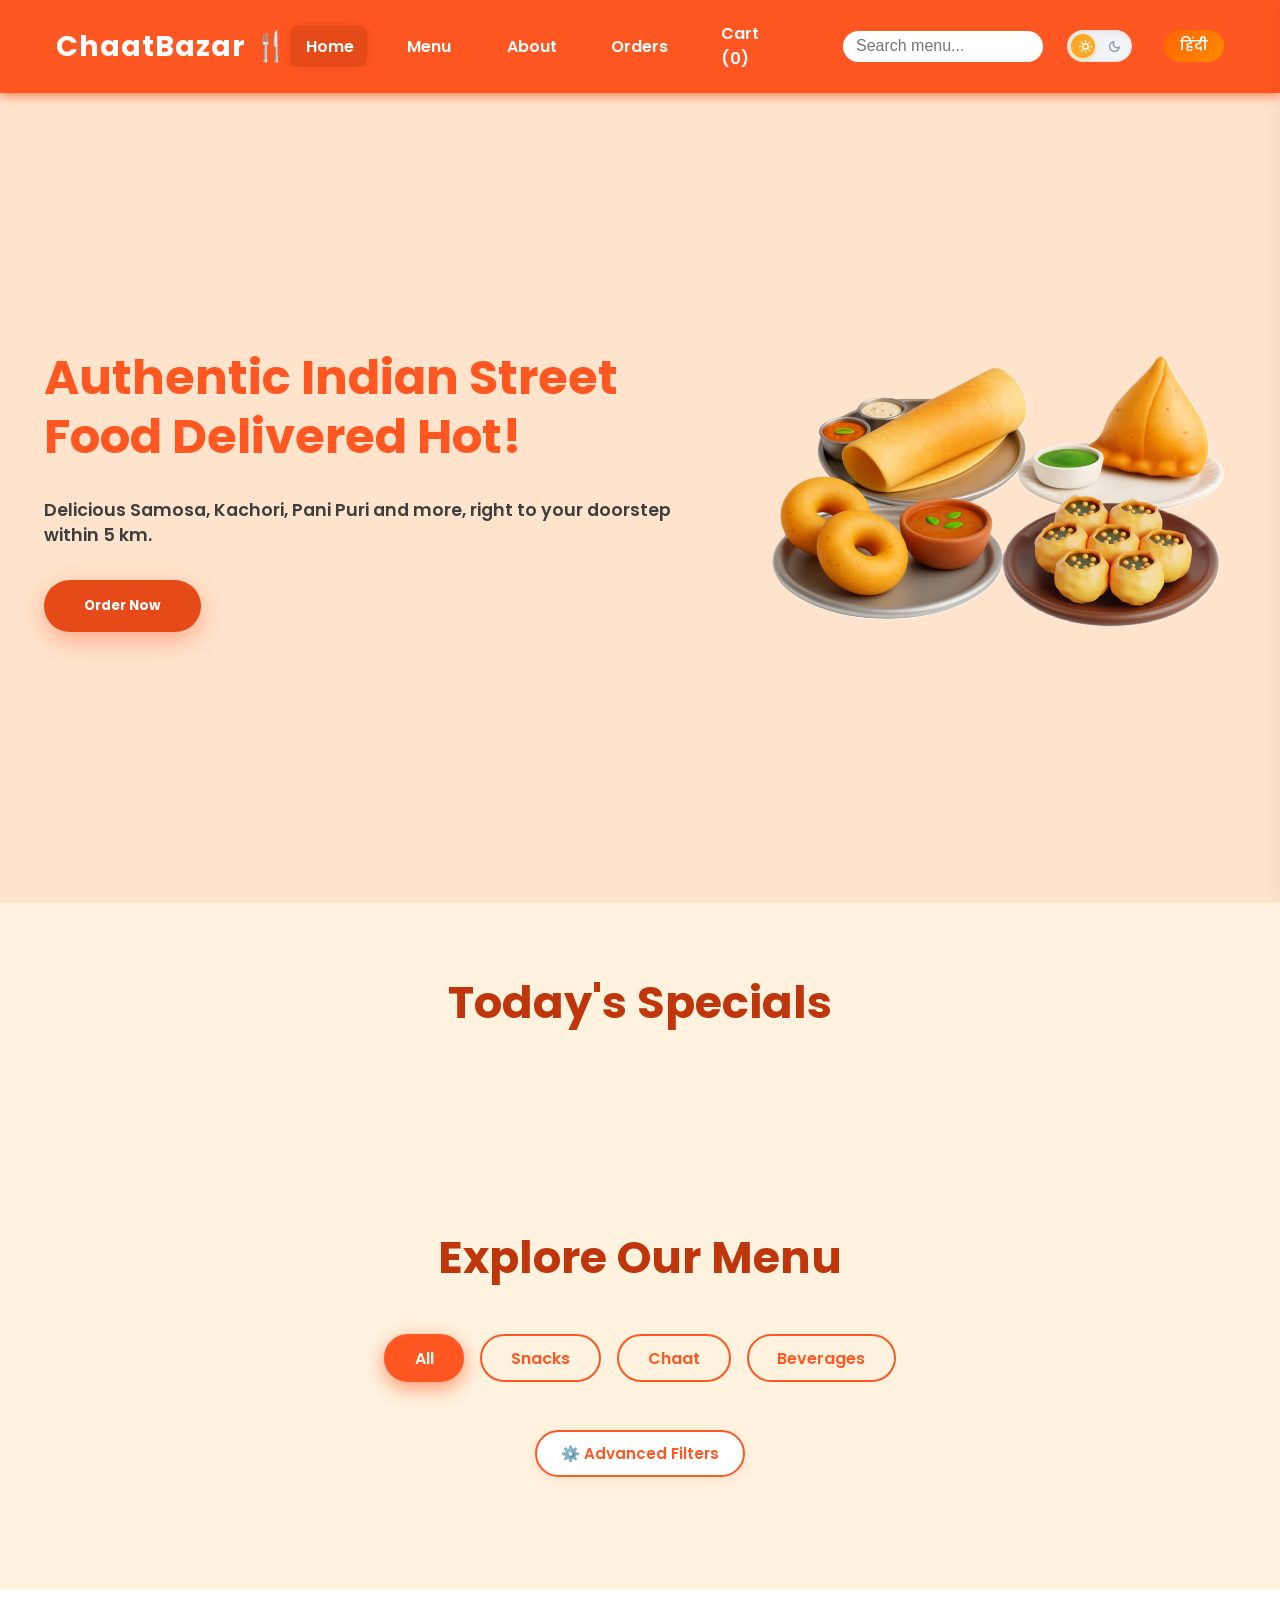
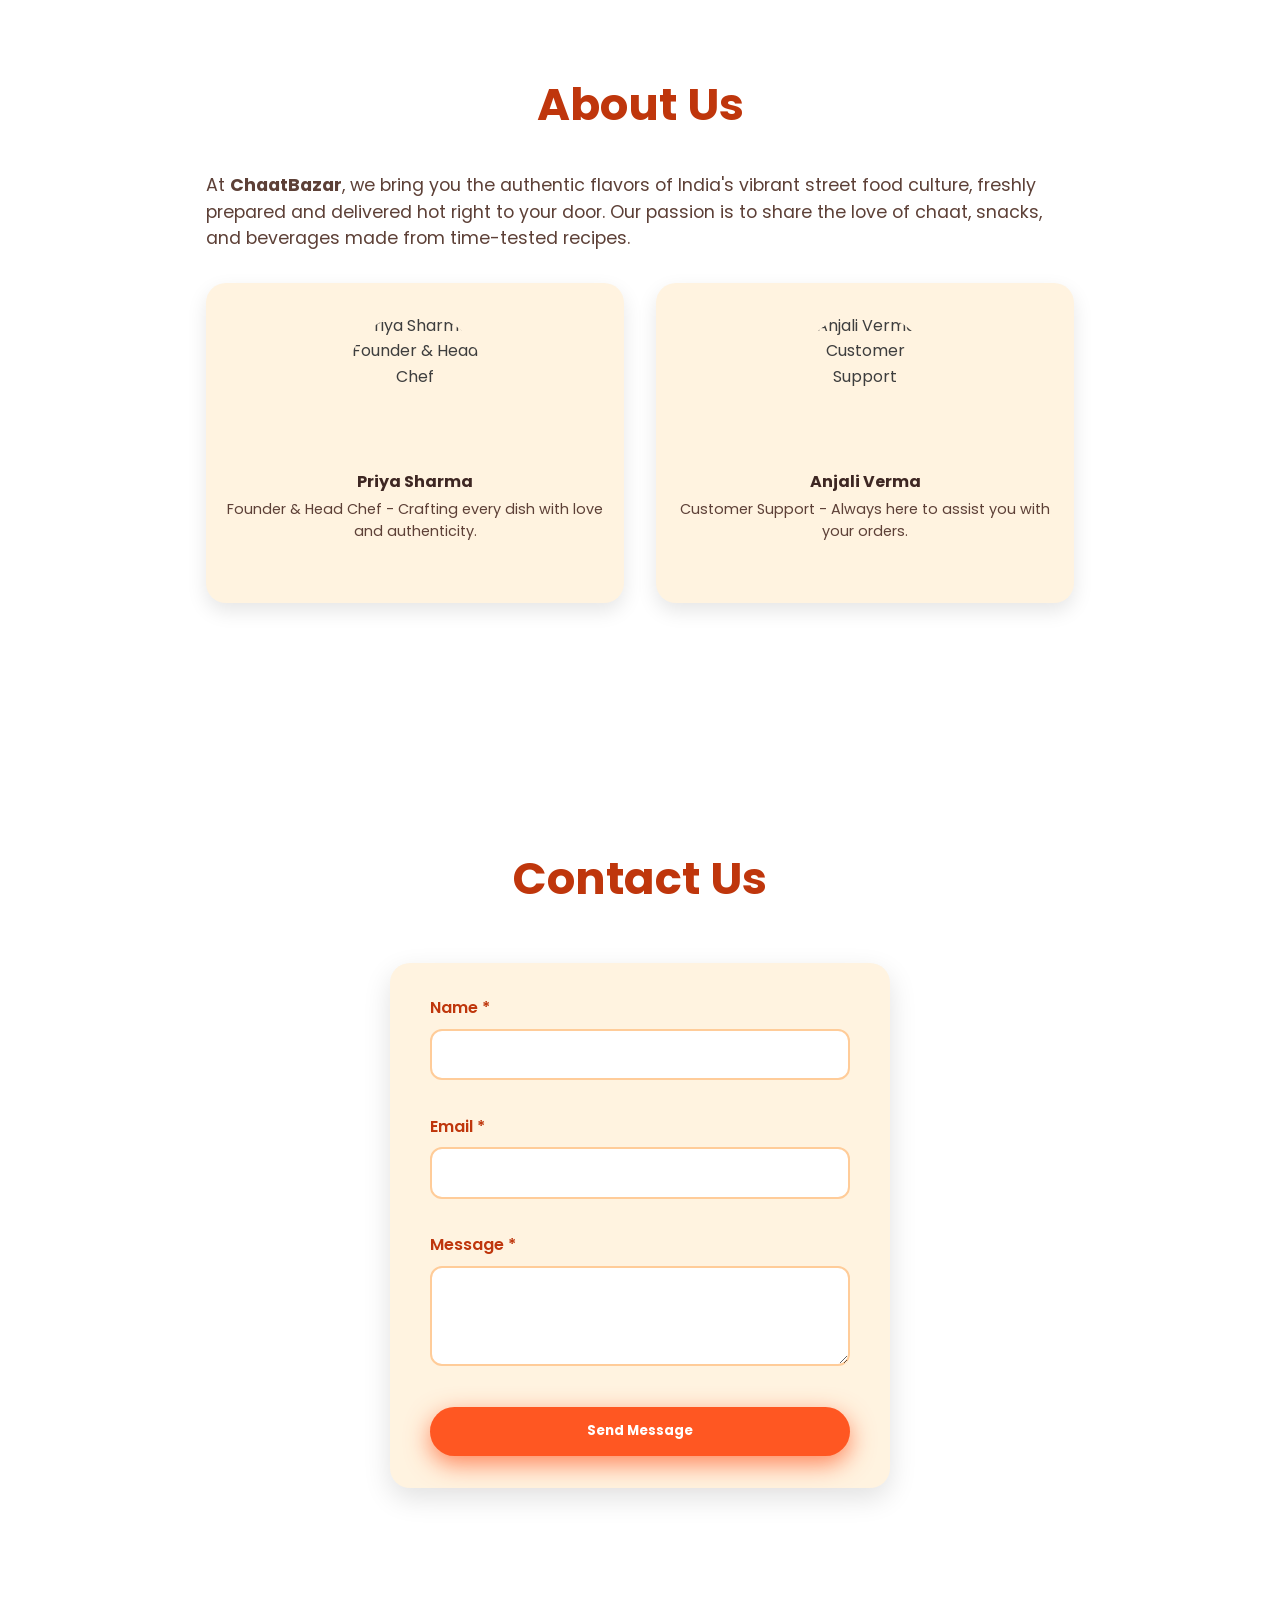
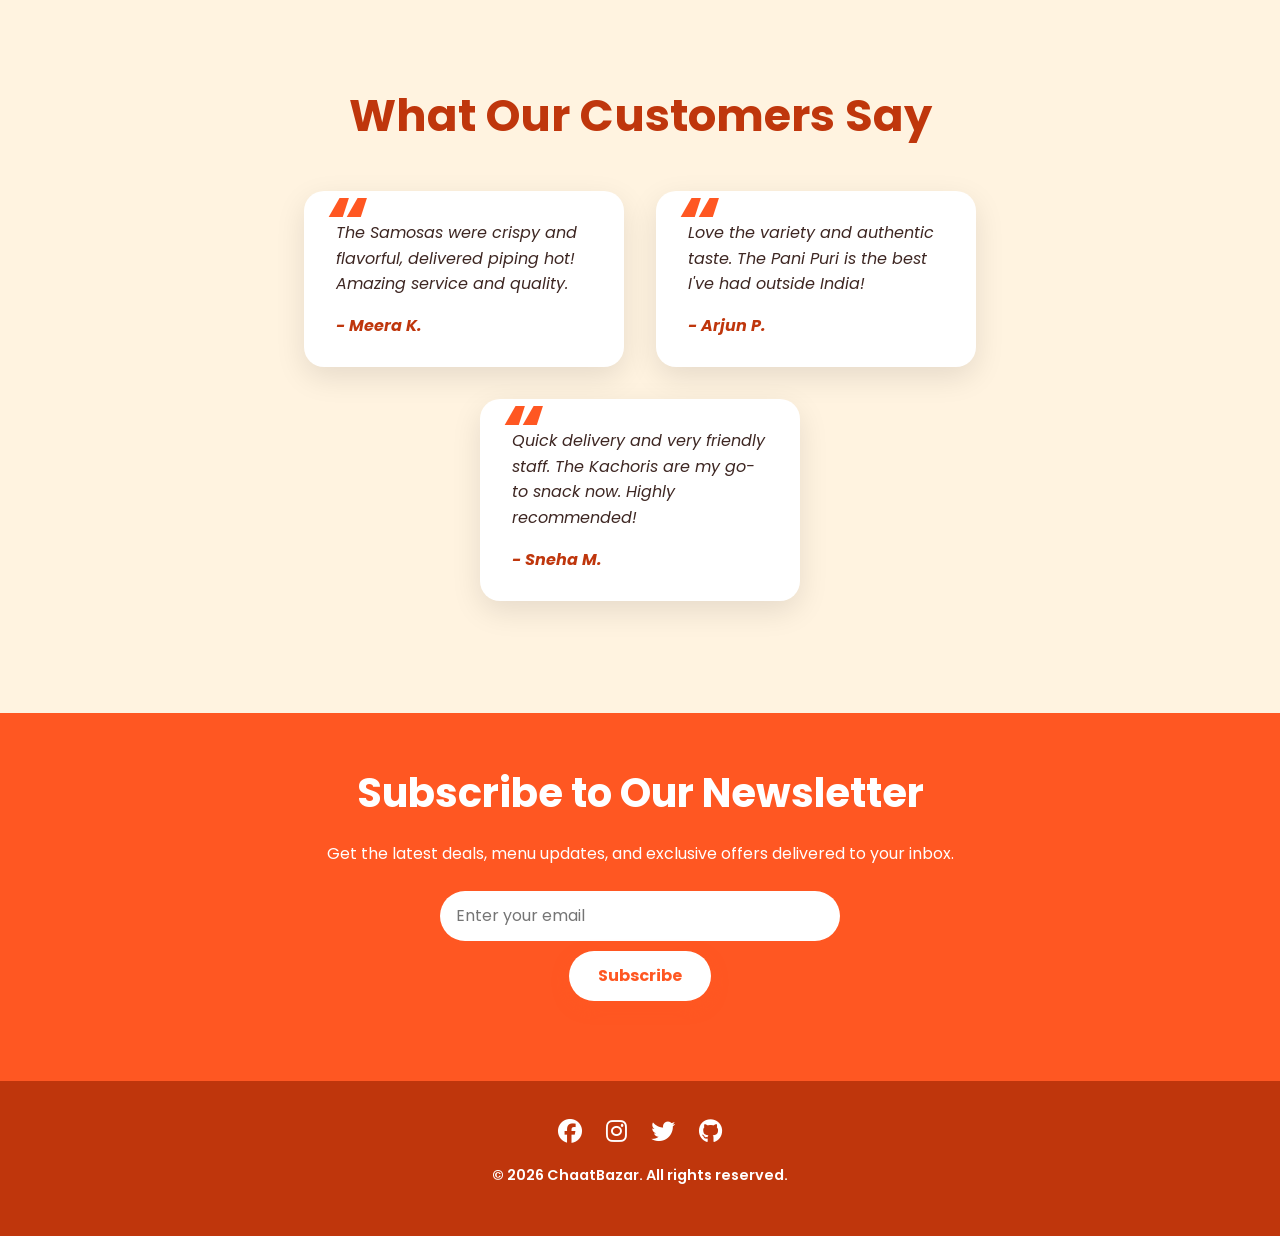
==== index.html @ 3fdca9cf "Merge pull request #352 from anushaashan/feature/multi-language-support feat: Add Multi-Language Sup" ====
<!DOCTYPE html>
<html lang="en">
<head>
  <meta charset="UTF-8" />
  <meta name="viewport" content="width=device-width, initial-scale=1" />
  <title>ChaatBazar 🍴 | Authentic Indian Street Food Delivered Hot</title>
  
  <!-- Google Fonts -->
  <link href="https://fonts.googleapis.com/css2?family=Poppins:wght@400;600;700&display=swap" rel="stylesheet" />
  <link rel="stylesheet" href="https://cdnjs.cloudflare.com/ajax/libs/font-awesome/6.5.1/css/all.min.css" />
  <link rel="stylesheet" href="css/style.css">
  <link rel="icon" href="favicon.png" type="image/png" />
</head>
<body>

<!-- Header & Navigation -->
<header>
  <div class="header-inner container" role="banner">
    <a href="#" class="logo" aria-label="ChaatBazar Home">ChaatBazar 🍴</a>
    <nav role="navigation" aria-label="Primary Navigation">
      <a href="#hero" class="nav-link active" tabindex="0">Home</a>
      <div class="dropdown" tabindex="0" aria-haspopup="true" aria-expanded="false">
        <a href="menu.html" class="dropdown-toggle nav-link">Menu</a>
        <div class="dropdown-menu" role="menu" aria-label="Menu Categories">
          <a href="#specials" role="menuitem" tabindex="-1" class="menu-filter" data-filter="Specials">Specials</a>
          <a href="#menu" role="menuitem" tabindex="-1" class="menu-filter" data-filter="Snacks">Snacks</a>
          <a href="#menu" role="menuitem" tabindex="-1" class="menu-filter" data-filter="Chaat">Chaat</a>
          <a href="#menu" role="menuitem" tabindex="-1" class="menu-filter" data-filter="Beverages">Beverages</a>
          <a href="#menu" role="menuitem" tabindex="-1" class="menu-filter" data-filter="All">All</a>
        </div>
      </div>
      <a href="#about" class="nav-link">About</a>
      <a href="orders.html" class="nav-link">Orders</a>
      <a href="#cart-sidebar" class="nav-link" id="cart-open-btn" aria-label="Open Cart">Cart (<span id="cart-count">0</span>)</a>
      <div class="search-bar" role="search">
        <input type="search" placeholder="Search menu..." aria-label="Search menu" id="search-input" autocomplete="off" />
        <button aria-label="Search" id="search-btn"></button>
        <div class="search-suggestions" id="search-suggestions" style="display: none;"></div>
      </div>
      <button id="theme-toggle" class="theme-toggle" aria-label="Toggle Theme">
        <span class="theme-toggle-track">
          <span class="theme-toggle-icon sun-icon">
            <svg xmlns="http://www.w3.org/2000/svg" viewBox="0 0 24 24" fill="none" stroke="currentColor" stroke-linecap="round" stroke-linejoin="round"><circle cx="12" cy="12" r="5"></circle><line x1="12" y1="1" x2="12" y2="3"></line><line x1="12" y1="21" x2="12" y2="23"></line><line x1="4.22" y1="4.22" x2="5.64" y2="5.64"></line><line x1="18.36" y1="18.36" x2="19.78" y2="19.78"></line><line x1="1" y1="12" x2="3" y2="12"></line><line x1="21" y1="12" x2="23" y2="12"></line><line x1="4.22" y1="19.78" x2="5.64" y2="18.36"></line><line x1="18.36" y1="5.64" x2="19.78" y2="4.22"></line></svg>
          </span>
          <span class="theme-toggle-icon moon-icon">
            <svg xmlns="http://www.w3.org/2000/svg" viewBox="0 0 24 24" fill="none" stroke="currentColor" stroke-linecap="round" stroke-linejoin="round"><path d="M21 12.79A9 9 0 1 1 11.21 3 7 7 0 0 0 21 12.79z"></path></svg>
          </span>
          <span class="theme-toggle-thumb"></span>
        </span>
      </button>
    </nav>
  </div>
</header>

<!-- Hero Section -->
<section id="hero" class="hero" role="region" aria-label="Hero Section">
  <div class="hero-content">
    <h1>Satisfy Your Cravings with Tasty Indian Delights</h1>
    <p>From crunchy bites to tangy flavors, experience India’s most loved street food anytime, anywhere.</p>
    <button class="btn-primary" id="order-now-btn" aria-haspopup="true" aria-controls="menu">Order Now</button>
  </div>
  <div class="hero-image" aria-hidden="true">
    <img src="img/hero_img.png" alt="Colorful Indian street food platter" />
  </div>
</section>

<!-- Specials Section -->
<section id="specials" class="specials" role="region" aria-label="Today's Specials">
  <h2 class="section-title">Today's Specials</h2>
  <div class="cards" id="specials-cards">
    <!-- Special cards will be injected here -->
  </div>
</section>

<!-- Recently Viewed Section -->
<section id="recently-viewed" class="recently-viewed" role="region" aria-label="Recently Viewed Items" style="display: none;">
  <h2 class="section-title">Recently Viewed</h2>
  <div class="cards" id="recently-viewed-cards">
    <!-- Recently viewed cards will be injected here -->
  </div>
</section>

<!-- Menu Section -->
<section id="menu" class="menu" role="region" aria-label="Full Menu">
  <h2 class="section-title">Explore Our Menu</h2>
  <div class="filter-buttons" role="toolbar" aria-label="Filter menu categories">
    <button class="filter-btn active" data-filter="All" aria-pressed="true">All</button>
    <button class="filter-btn" data-filter="Snacks" aria-pressed="false">Snacks</button>
    <button class="filter-btn" data-filter="Chaat" aria-pressed="false">Chaat</button>
    <button class="filter-btn" data-filter="Beverages" aria-pressed="false">Beverages</button>
  </div>

  <div class="filter-toggle-container">
    <button class="btn-filter-toggle" id="filter-toggle-btn" aria-expanded="false" aria-controls="advanced-filters">
      <span>⚙️ Advanced Filters</span>
    </button>
  </div>

  <div class="advanced-filters" id="advanced-filters" style="display: none;">
    <div class="filter-grid">
      <!-- Price Range Slider -->
      <div class="filter-group">
        <label for="price-range-slider">Max Price: <span id="price-slider-val">₹100</span></label>
        <input type="range" id="price-range-slider" min="10" max="100" step="5" value="100" aria-valuemin="10" aria-valuemax="100" aria-valuenow="100" />
      </div>

      <!-- Spice Level Selector -->
      <div class="filter-group">
        <label for="spice-level-select">Spice Level</label>
        <select id="spice-level-select">
          <option value="All">All Spice Levels</option>
          <option value="Low">🌶️ Low</option>
          <option value="Medium">🌶️🌶️ Medium</option>
          <option value="High">🌶️🌶️🌶️ High</option>
        </select>
      </div>

      <!-- Rating Selector -->
      <div class="filter-group">
        <label for="rating-select">Minimum Rating</label>
        <select id="rating-select">
          <option value="All">All Ratings</option>
          <option value="4.6">⭐ 4.6+ Stars</option>
          <option value="4.8">⭐⭐ 4.8+ Stars</option>
          <option value="4.9">⭐⭐⭐ 4.9+ Stars</option>
        </select>
      </div>

      <!-- Dietary Preferences -->
      <div class="filter-group dietary-group">
        <label>Dietary Preferences</label>
        <div class="checkbox-container">
          <label class="custom-checkbox">
            <input type="checkbox" id="dietary-vegan" />
            <span class="checkbox-label">🌱 Vegan</span>
          </label>
          <label class="custom-checkbox">
            <input type="checkbox" id="dietary-gf" />
            <span class="checkbox-label">🌾 Gluten-Free</span>
          </label>
        </div>
      </div>
    </div>
    
    <!-- Reset Filters Button -->
    <div class="filter-actions">
      <button class="btn-reset-filters" id="reset-filters-btn">Reset All Filters</button>
    </div>
  </div>
  <div class="cards" id="menu-cards" aria-live="polite" aria-relevant="additions removals">
    <!-- Menu cards injected here -->
  </div>
</section>

<!-- About Section -->
<!-- About Section -->
<section id="about" class="about" role="region" aria-label="About ChaatBazar">
  <div class="container">
    <h2>About Us</h2>
    <p>At <strong>ChaatBazar</strong>, we bring you the authentic flavors of India's vibrant street food culture, freshly prepared and delivered hot right to your door. Our passion is to share the love of chaat, snacks, and beverages made from time-tested recipes.</p>

    <div class="team" aria-label="Meet our team">

      <article class="team-member" tabindex="0">
        <div class="team-member-inner">

          <div class="team-member-front">
            <img src="https://randomuser.me/api/portraits/women/68.jpg" alt="Priya Sharma - Founder & Head Chef" />
            <h4>Priya Sharma</h4>
            <p>Founder & Head Chef - Crafting every dish with love and authenticity.</p>
          </div>

          <div class="team-member-back">
            <h4>About Priya</h4>
            <p>10+ years of culinary expertise specializing in authentic Indian street food and handcrafted signature recipes.</p>
          </div>

        </div>
      </article>

      <article class="team-member" tabindex="0">
        <div class="team-member-inner">

          <div class="team-member-front">
            <img src="https://randomuser.me/api/portraits/women/45.jpg" alt="Anjali Verma - Customer Support" />
            <h4>Anjali Verma</h4>
            <p>Customer Support - Always here to assist you with your orders.</p>
          </div>

          <div class="team-member-back">
            <h4>About Anjali</h4>
            <p>Ensures smooth customer experience, quick assistance, and seamless order support from start to finish.</p>
          </div>

        </div>
      </article>

    </div>
  </div>
</section>

<!-- Contact Section -->
<section class="contact" role="region" aria-label="Contact Us">
  <div class="container">
    <h2>Contact Us</h2>
    <form class="contact-form" id="contact-form" novalidate aria-label="Contact Form">
      <label for="name">Name <span class="required">*</span></label>
      <input type="text" id="name" name="name" required aria-required="true" minlength="2" />
      <div class="error-msg" id="error-name" aria-live="assertive"></div>

      <label for="email">Email <span class="required">*</span></label>
      <input type="email" id="email" name="email" required aria-required="true" />
      <div class="error-msg" id="error-email" aria-live="assertive"></div>

      <label for="message">Message <span class="required">*</span></label>
      <textarea id="message" name="message" required aria-required="true" minlength="10"></textarea>
      <div class="error-msg" id="error-message" aria-live="assertive"></div>

      <div class="form-success-msg" id="form-success" role="alert" aria-live="polite" style="display:none;">
        Your message has been sent. We'll get back to you soon.
      </div>
      <button type="submit" class="btn-submit">Send Message</button>
    </form>
  </div>
</section>

<!-- Testimonials -->
<section class="testimonials" role="region" aria-label="Customer Testimonials">
  <h2 class="section-title">What Our Customers Say</h2>
  <div class="testimonial-cards">
    <blockquote class="testimonial" tabindex="0">
      <p>The Samosas were crispy and flavorful, delivered piping hot! Amazing service and quality.</p>
      <cite class="author">- Meera K.</cite>
    </blockquote>
    <blockquote class="testimonial" tabindex="0">
      <p>Love the variety and authentic taste. The Pani Puri is the best I've had outside India!</p>
      <cite class="author">- Arjun P.</cite>
    </blockquote>
    <blockquote class="testimonial" tabindex="0">
      <p>Quick delivery and very friendly staff. The Kachoris are my go-to snack now. Highly recommended!</p>
      <cite class="author">- Sneha M.</cite>
    </blockquote>
  </div>
</section>

<!-- Newsletter Signup -->
<section class="newsletter" role="region" aria-label="Newsletter Signup">
  <h2>Subscribe to Our Newsletter</h2>
  <p>Get the latest deals, menu updates, and exclusive offers delivered to your inbox.</p>
  <form class="newsletter-form" id="newsletter-form" aria-label="Newsletter subscription form">
    <input type="email" id="newsletter-email" name="newsletter-email" placeholder="Enter your email" required aria-required="true" />
    <button type="submit" aria-label="Subscribe to newsletter">Subscribe</button>
  </form>
</section>

<!-- Cart Sidebar -->
<aside id="cart-sidebar" role="region" aria-label="Shopping Cart" aria-hidden="true">
  <div id="cart-header">
    Your Cart
    <button id="cart-close" aria-label="Close Cart">&times;</button>
  </div>
  <div id="cart-items" tabindex="0" aria-live="polite" aria-relevant="additions removals">
    <!-- Cart items injected here -->
  </div>
  <div id="cart-footer">
    <span id="cart-total">Total: ₹0</span>
    <button id="checkout-btn" disabled>Checkout</button>
  </div>
</aside>

<!-- Footer -->
<footer>
  <div class="social-icons">
    <a href="https://facebook.com" target="_blank" rel="noopener noreferrer" aria-label="Facebook"><i class="fa-brands fa-facebook"></i></a>
    <a href="https://instagram.com" target="_blank" rel="noopener noreferrer" aria-label="Instagram"><i class="fa-brands fa-instagram"></i></a>
    <a href="https://twitter.com" target="_blank" rel="noopener noreferrer" aria-label="Twitter"><i class="fa-brands fa-twitter"></i></a>
    <a href="https://github.com" target="_blank" rel="noopener noreferrer" aria-label="GitHub"><i class="fa-brands fa-github"></i></a>
  </div>
  <p>© 2026 ChaatBazar. All rights reserved.</p>
</footer>

<div id="toast-notification" class="toast-notification"></div>
<script src="js/cart-manager.js"></script>
<script src="js/recently-viewed.js"></script>
<script src="js/delivery-tracker.js"></script>
<script src="js/geolocation.js"></script>
<script src="js/sanitization.js"></script>
<script src="js/loyalty.js"></script>
<script src="js/translations.js"></script>
<script src="js/i18n.js"></script>
<script src="js/main.js"></script>
</body>
</html>
---- css/style.css ----
@font-face {
  font-family: 'Poppins';
  src: url('../fonts/Poppins-Light.ttf') format('truetype');
  font-weight: 300;
}
@font-face {
  font-family: 'Poppins';
  src: url('../fonts/Poppins-Bold.ttf') format('truetype');
  font-weight: 700;
}
@font-face {
  font-family: 'Poppins';
  src: url('../fonts/Poppins-Regular.ttf') format('truetype');
  font-weight: 500;
}
    * {
      margin: 0; padding: 0; box-sizing: border-box;
    }
    html {
      scroll-behavior: smooth;
    }
    body {
      font-family: 'Poppins', sans-serif;
      background: #fff8f0;
      color: #3e3e3e;
      line-height: 1.6;
      font-size: 16px;
      overflow-x: hidden;
    }
    a {
      text-decoration: none;
      color: inherit;
    }
    img {
      max-width: 100%;
      display: block;
      border-radius: 12px;
    }
    button {
      cursor: pointer;
      font-family: inherit;
    }

    /* ===== Container ===== */
    .container {
      max-width: 1200px;
      margin: 0 auto;
      padding: 0 1rem;
    }

    /* ===== Toast Notification ===== */

.toast-notification {
  position: fixed;
  top: 90px;
  left: 50%;
  transform: translateX(-50%) translateY(-20px);

  background: linear-gradient(135deg, #ff7a00, #ff9a3c);
  color: #fff;

  padding: 14px 24px;
  border-radius: 14px;

  font-size: 15px;
  font-weight: 600;

  min-width: 280px;
  text-align: center;

  box-shadow: 0 10px 25px rgba(0,0,0,0.18);

  opacity: 0;
  transition: all 0.35s ease;

  z-index: 9999;
  pointer-events: none;

  border: 1px solid rgba(255,255,255,0.2);
  backdrop-filter: blur(8px);
}

.toast-notification.show {
  opacity: 1;
  transform: translateX(-50%) translateY(0);
}

.coupon-section {
  background: #fff3e0;
  border: 1px dashed #ff8f4b;
  border-radius: 14px;
  padding: 1rem;
  margin: 1.5rem 0;
}

.coupon-section h2 {
  margin-bottom: 0.75rem;
  font-size: 1.05rem;
  color: #d84315;
}

.coupon-input-row {
  display: flex;
  flex-wrap: wrap;
  gap: 0.75rem;
  align-items: center;
}

.coupon-input-row input {
  flex: 1 1 220px;
  padding: 0.95rem 1rem;
  border: 1px solid #ffcc9b;
  border-radius: 12px;
  background: #fff;
  color: #3e3e3e;
}

.coupon-input-row button,
.secondary-btn {
  padding: 0.95rem 1.25rem;
  border: none;
  border-radius: 12px;
  font-weight: 700;
}

.coupon-input-row button {
  background: #ff7b54;
  color: #fff;
}

.secondary-btn {
  background: #eceff1;
  color: #263238;
  border: 1px solid #cfd8dc;
}

.coupon-message {
  margin-top: 0.75rem;
  font-size: 0.95rem;
  min-height: 1.2rem;
}

.coupon-message.success {
  color: #2e7d32;
}

.coupon-message.error {
  color: #c62828;
}

.coupon-applied-label {
  margin-top: 0.5rem;
  font-size: 0.95rem;
  color: #4e342e;
}

.price-breakdown {
  background: #fff;
  border: 1px solid #ffe0b2;
  border-radius: 14px;
  padding: 1rem;
}

.price-breakdown p {
  display: flex;
  justify-content: space-between;
  gap: 1rem;
  margin: 0 0 0.75rem;
}

.price-breakdown .grand-total {
  font-weight: 700;
  color: #bf360c;
}

@media (max-width: 600px) {
  .coupon-input-row {
    flex-direction: column;
  }
}

/* ===== Mobile Responsive ===== */

@media (max-width: 600px) {
  .toast-notification {
    width: calc(100% - 32px);
    min-width: unset;

    left: 16px;
    right: 16px;

    transform: translateY(-20px);

    font-size: 14px;
    padding: 12px 16px;
  }

  .toast-notification.show {
    transform: translateY(0);
  }
}

/* Cart Count Bounce */

.cart-bounce {
  animation: cartBounce 0.4s ease;
}

@keyframes cartBounce {
  0% {
    transform: scale(1);
  }

  50% {
    transform: scale(1.3);
  }

  100% {
    transform: scale(1);
  }
}

    /* ===== Header ===== */
    header {
      position: sticky;
      top: 0;
      z-index: 1000;
      background: #ff5722;
      box-shadow: 0 3px 10px rgb(255 87 34 / 0.7);
      user-select: none;
    }
    .header-inner {
      max-width: 1200px;
      margin: 0 auto;
      padding: 0.8rem 1rem;
      display: flex;
      align-items: center;
      justify-content: space-between;
    }
    .logo {
      font-weight: 700;
      font-size: 1.8rem;
      color: #fff;
      letter-spacing: 1px;
      user-select: none;
      display: flex;
      align-items: center;
      white-space: nowrap;
      gap: 0.4rem;
    }
    nav {
      display: flex;
      align-items: center;
      gap: 1.5rem;
      font-weight: 600;
    }
    nav a {
      color: white;
      padding: 0.5rem 1rem;
      border-radius: 8px;
      transition: background 0.3s ease;
    }
    nav a:hover,
    nav a.active {
      background: #e64a19;
      box-shadow: 0 0 8px rgb(230 74 25 / 0.8);
    }

    /* ===== Dropdown Nav ===== */
    .dropdown {
      position: relative;
    }
    .dropdown-toggle {
      display: flex;
      align-items: center;
      gap: 0.3rem;
      user-select: none;
    }
    .dropdown-toggle::after {
      content: "▼";
      font-size: 0.6rem;
      color: white;
    }
    .dropdown-menu {
      position: absolute;
      top: 2.8rem;
      left: 0;
      background: #ff5722;
      border-radius: 8px;
      min-width: 140px;
      box-shadow: 0 6px 20px rgb(0 0 0 / 0.3);
      opacity: 0;
      visibility: hidden;
      transform: translateY(10px);
      transition: all 0.3s ease;
      z-index: 10;
    }
    .dropdown-menu a {
      display: block;
      padding: 0.6rem 1rem;
      color: white;
      font-weight: 600;
      border-radius: 8px;
      transition: background 0.3s ease;
    }
    .dropdown-menu a:hover {
      background: #e64a19;
    }
    .dropdown:hover .dropdown-menu,
    .dropdown:focus-within .dropdown-menu {
      opacity: 1;
      visibility: visible;
      transform: translateY(0);
    }

    /* ===== Search Bar ===== */
    .search-bar {
      position: relative;
      margin-left: 1rem;
    }
    .search-bar input {
      padding: 0.4rem 1.8rem 0.4rem 0.8rem;
      border-radius: 20px;
      border: none;
      outline: none;
      font-size: 1rem;
      transition: box-shadow 0.3s ease;
      width: 200px;
    }
    .search-bar input:focus {
      box-shadow: 0 0 10px #ff5722;
    }
    .search-bar button {
      position: absolute;
      right: 6px;
      top: 50%;
      transform: translateY(-50%);
      border: none;
      background: transparent;
      color: #ff5722;
      font-size: 1.2rem;
      user-select: none;
    }

    /* ===== Hero Section ===== */
    .hero {
      background: rgb(255, 228, 205);
      padding: 5rem 1rem 6rem;
      display: flex;
      justify-content: center;
      align-items: center;
      gap: 4.5rem;
      flex-wrap: wrap;
      height: 90vh;
    }
    .hero-content {
      flex: 1 1 400px;
      max-width: 640px;
    }
    .hero-content h1 {
      color: #ff5722;
      font-size: 3rem;
      font-weight: 700;
      margin-bottom: 2rem;
      user-select: none;
      line-height: 3.7rem;
    }
    .hero-content p {
      font-size: 1.1rem;
      margin-bottom: 2rem;
      font-weight: 600;
      user-select: text;
      line-height: 1.4;
    }
    .btn-primary {
      background: #e64a19;
      color: white;
      font-weight: 700;
      padding: 1rem 2.5rem;
      border-radius: 50px;
      box-shadow: 0 8px 25px rgb(255 87 34 / 0.4);
      border: none;
      transition: background 0.3s ease, color 0.3s ease;
      user-select: none;
    }
    .btn-primary:hover {
      background: #ff6333;
      color: #fff;
      box-shadow: 0 10px 30px rgb(230 74 25 / 0.6);
    }
    .hero-image {
      flex: 1 1 400px;
      max-width: 480px;
      border-radius: 25px;
      overflow: hidden;
    }
    .hero-image img {
      width: 100%;
      height: auto;
      display: block;
      user-select: none;
    }

    /* ===== Specials & Menu Section ===== */
    section.specials,
    section.menu,
    section.recently-viewed {
      padding: 4rem 1rem 5rem;
      background: #fff3e0;
    }
    .section-title {
      text-align: center;
      font-size: 2.8rem;
      font-weight: 700;
      color: #bf360c;
      margin-bottom: 2.5rem;
      user-select: none;
    }
    .cards {
      display: flex;
      flex-wrap: wrap;
      gap: 2rem;
      justify-content: center;
    }
    .menu-container {
      display: grid;
      grid-template-columns: repeat(auto-fill, minmax(260px, 1fr));
      gap: 2rem;
      justify-content: center;
      justify-items: center;
      width: 100%;
      margin-top: 2rem;
    }
    .card {
      background: white;
      border-radius: 20px;
      box-shadow: 0 8px 30px rgb(0 0 0 / 0.12);
      width: 260px;
      display: flex;
      flex-direction: column;
      align-items: center;
      padding: 1rem 1rem 1.8rem;
      transition: transform 0.3s ease, box-shadow 0.3s ease;
      user-select: none;
      cursor: default;
    }
    .card:hover {
      transform: translateY(-8px);
      box-shadow: 0 15px 35px rgb(0 0 0 / 0.2);
    }
    .add-btn{
      background-color: green;
      padding: 3px 8px;
      border-radius: 15px;
      color: white;
      border: none;
    }
    .card img {
      border-radius: 15px;
      width: 250px;
      height: 170px;
      object-fit: cover;
      margin-bottom: 1rem;
      pointer-events: none;
      user-select: none;
    }
    .card h3 {
      font-size: 1.4rem;
      font-weight: 700;
      margin-bottom: 0.6rem;
      color: #3e2723;
      user-select: text;
    }
    .card p.price {
      font-weight: 600;
      color: #bf360c;
      margin-bottom: 1rem;
      user-select: text;
    }
    .card p.description {
      font-size: 0.9rem;
      color: #5d4037;
      margin-bottom: 1.3rem;
      text-align: center;
      user-select: text;
    }
    .btn-add {
      background: #ff5722;
      color: white;
      border-radius: 40px;
      padding: 0.5rem 1.8rem;
      border: none;
      font-weight: 700;
      font-size: 1rem;
      box-shadow: 0 6px 15px rgb(255 87 34 / 0.6);
      user-select: none;
      transition: background 0.3s ease;
    }
    .btn-add:hover {
      background: #e64a19;
      box-shadow: 0 8px 20px rgb(230 74 25 / 0.8);
    }

    /* ===== Menu Filters ===== */
    .filter-buttons {
      display: flex;
      justify-content: center;
      gap: 1rem;
      margin-bottom: 3rem;
      flex-wrap: wrap;
      user-select: none;
    }
    .filter-btn {
      background: #fff3e0;
      border: 2px solid #ff5722;
      color: #ff5722;
      padding: 0.6rem 1.8rem;
      border-radius: 50px;
      font-weight: 600;
      font-size: 1rem;
      transition: all 0.3s ease;
    }
    .filter-btn.active,
    .filter-btn:hover {
      background: #ff5722;
      color: white;
      box-shadow: 0 6px 20px rgb(255 87 34 / 0.6);
    }

    /* ===== Cart Sidebar ===== */
    #cart-sidebar {
      position: fixed;
      top: 0;
      right: -400px;
      width: 380px;
      height: 100vh;
      background: #fff3e0;
      box-shadow: -6px 0 25px rgb(0 0 0 / 0.25);
      transition: right 0.4s ease;
      display: flex;
      flex-direction: column;
      z-index: 1500;
      user-select: none;
    }
    #cart-sidebar.open {
      right: 0;
    }
    #cart-header {
      background: #ff5722;
      color: white;
      padding: 1.3rem 1.5rem;
      font-weight: 700;
      font-size: 1.4rem;
      display: flex;
      justify-content: space-between;
      align-items: center;
    }
    #cart-close {
      background: transparent;
      border: none;
      color: white;
      font-size: 1.6rem;
      font-weight: 900;
      cursor: pointer;
      user-select: none;
    }
    #cart-items {
      flex-grow: 1;
      overflow-y: auto;
      padding: 1rem 1.5rem;
    }
    .cart-item {
      display: flex;
      gap: 1rem;
      margin-bottom: 1.4rem;
      border-radius: 15px;
      background: white;
      box-shadow: 0 6px 18px rgb(0 0 0 / 0.1);
      padding: 1rem;
      align-items: center;
    }
    .cart-item img {
      width: 80px;
      height: 60px;
      border-radius: 12px;
      object-fit: cover;
      user-select: none;
    }
    .cart-item-info {
      flex: 1;
      user-select: text;
    }
    .cart-item-info h4 {
      font-weight: 700;
      color: #3e2723;
      margin-bottom: 0.3rem;
    }
    .cart-item-info p {
      color: #5d4037;
      font-size: 0.9rem;
      margin-bottom: 0.5rem;
    }
    .qty-controls {
      display: flex;
      gap: 0.4rem;
      align-items: center;
      font-weight: 700;
      user-select: none;
    }
    .qty-controls button {
      background: #ff5722;
      color: white;
      border: none;
      padding: 0.3rem 0.7rem;
      font-size: 1.1rem;
      border-radius: 5px;
      transition: background 0.3s ease;
      cursor: pointer;
    }
    .qty-controls button:hover {
      background: #e64a19;
    }
    .qty-controls span {
      min-width: 24px;
      text-align: center;
      font-size: 1rem;
      user-select: none;
    }
    .cart-item-remove {
      background: transparent;
      border: none;
      color: #bf360c;
      font-weight: 700;
      cursor: pointer;
      font-size: 0.95rem;
      user-select: none;
      transition: color 0.3s ease;
    }
    .cart-item-remove:hover {
      color: #e64a19;
    }
    #cart-footer {
      padding: 1rem 1.5rem;
      border-top: 2px solid #ff5722;
      font-weight: 700;
      font-size: 1.3rem;
      color: #bf360c;
      display: flex;
      justify-content: space-between;
      align-items: center;
    }
    #checkout-btn {
      background: #ff5722;
      border: none;
      padding: 0.7rem 2rem;
      border-radius: 50px;
      font-weight: 700;
      color: white;
      box-shadow: 0 8px 25px rgb(255 87 34 / 0.7);
      transition: background 0.3s ease;
      user-select: none;
    }
    #checkout-btn:hover:not(:disabled) {
      background: #e64a19;
      box-shadow: 0 10px 30px rgb(230 74 25 / 0.9);
    }
    #checkout-btn:disabled {
      background: #ffb399;
      cursor: not-allowed;
      box-shadow: none;
    }

    /* ===== About Section ===== */
    section.about {
      padding: 5rem 1rem 7rem;
      background: white;
      color: #3e3e3e;
      user-select: text;
    }
    .about .container {
      max-width: 900px;
      margin: 0 auto;
    }
    .about h2 {
      font-size: 2.8rem;
      font-weight: 700;
      color: #bf360c;
      margin-bottom: 2rem;
      text-align: center;
      user-select: none;
    }
    .about p {
      font-size: 1.1rem;
      line-height: 1.5;
      color: #5d4037;
      margin-bottom: 2rem;
    }
    .team {
      display: flex;
      gap: 2rem;
      justify-content: center;
      flex-wrap: wrap;
      margin-bottom: 3rem;
    }
   
   .team-member {
   width: 100%;
   max-width: 420px;
   min-width: 280px;
   height: 320px;
   flex: 1 1 320px;
   perspective: 1000px;
   background: transparent;
   border-radius: 20px;
   box-shadow: none;
   padding: 0;
   text-align: center;
   user-select: none;
}

.team-member-inner {
  position: relative;
  width: 100%;
  height: 100%;
  transition: transform 0.8s ease;
  transform-style: preserve-3d;
}

.team-member:hover .team-member-inner,
.team-member:focus .team-member-inner {
  transform: rotateY(180deg);
}

.team-member-front,
.team-member-back {
  position: absolute;
  width: 100%;
  height: 100%;
  background: #fff3e0;
  border-radius: 20px;
  box-shadow: 0 8px 20px rgb(0 0 0 / 0.1);
  backface-visibility: hidden;

  display: flex;
  flex-direction: column;
  align-items: center;
  justify-content: center;

  padding: 1.5rem 1.2rem;
  box-sizing: border-box;
}

.team-member-front:hover,
.team-member-back:hover {
  box-shadow: 0 12px 28px rgb(0 0 0 / 0.15);
}

.team-member-back {
  transform: rotateY(180deg);
}

.team-member img {
  width: 140px;
  height: 140px;
  border-radius: 50%;
  margin-bottom: 1rem;
  object-fit: cover;
  user-select: none;
}

.team-member h4 {
  font-weight: 700;
  margin-bottom: 0.3rem;
  color: #3e2723;
}

.team-member p {
  font-size: 0.9rem;
  color: #5d4037;
  user-select: text;
}

.team-member-back p {
  max-width: 85%;
  line-height: 1.5;
}

    /* ===== Contact Section ===== */
    section.contact {
      padding: 5rem 1rem 7rem;
      background: white;
      color: #3e3e3e;
      user-select: text;
    }
    section.contact .container {
      max-width: 900px;
      margin: 0 auto;
    }
    section.contact h2 {
      font-size: 2.8rem;
      font-weight: 700;
      color: #bf360c;
      margin-bottom: 3rem;
      text-align: center;
      user-select: none;
    }

    /* ===== Contact Form ===== */
    form.contact-form {
      max-width: 500px;
      margin: 0 auto;
      background: #fff3e0;
      padding: 2rem 2.5rem;
      border-radius: 20px;
      box-shadow: 0 10px 28px rgb(0 0 0 / 0.12);
      user-select: text;
    }
    form.contact-form label {
      display: block;
      margin-bottom: 0.5rem;
      font-weight: 600;
      color: #bf360c;
      user-select: none;
    }
    form.contact-form input,
    form.contact-form textarea {
      width: 100%;
      padding: 0.7rem 1rem;
      border-radius: 12px;
      border: 2px solid #ffcc99;
      font-size: 1rem;
      margin-bottom: 1.3rem;
      font-family: inherit;
      resize: vertical;
      transition: border-color 0.3s ease;
      user-select: text;
    }
    form.contact-form input:focus,
    form.contact-form textarea:focus {
      border-color: #ff5722;
      outline: none;
    }
    form.contact-form textarea {
      min-height: 100px;
    }
    .error-msg {
      font-size: 0.85rem;
      color: #c0392b;
      margin-top: -1rem;
      margin-bottom: 0.8rem;
      min-height: 1rem;
      display: block;
      user-select: none;
    }
    .form-success-msg {
      margin-top: 0.8rem;
      margin-bottom: 1rem;
      padding: 0.8rem 1rem;
      background-color: #e8f5e9;
      color: #2e7d32;
      border-left: 4px solid #43a047;
      border-radius: 8px;
      font-size: 0.95rem;
      font-weight: 600;
      animation: fadeInDown 0.4s ease;
    }
    @keyframes fadeInDown {
      from { opacity: 0; transform: translateY(-8px); }
      to   { opacity: 1; transform: translateY(0); }
    }
    .btn-submit {
      background: #ff5722;
      color: white;
      font-weight: 700;
      padding: 0.9rem 2rem;
      border-radius: 50px;
      border: none;
      box-shadow: 0 8px 25px rgb(255 87 34 / 0.7);
      transition: background 0.3s ease;
      user-select: none;
      width: 100%;
    }
    .btn-submit:hover {
      background: #e64a19;
    }

    /* ===== Testimonials ===== */
    section.testimonials {
      padding: 5rem 1rem 7rem;
      background: #fff3e0;
      color: #3e2723;
      user-select: none;
    }
    .testimonial-cards {
      max-width: 900px;
      margin: 0 auto;
      display: flex;
      gap: 2rem;
      flex-wrap: wrap;
      justify-content: center;
    }
    .testimonial {
      background: white;
      padding: 1.8rem 2rem;
      border-radius: 20px;
      box-shadow: 0 10px 30px rgb(0 0 0 / 0.1);
      max-width: 320px;
      position: relative;
      font-style: italic;
      user-select: text;
    }
    .testimonial::before {
      content: "“";
      position: absolute;
      font-size: 4rem;
      top: -20px;
      left: 20px;
      color: #ff5722;
      font-weight: 900;
      user-select: none;
    }
    .testimonial p {
      margin-bottom: 1rem;
    }
    .testimonial .author {
      font-weight: 700;
      text-align: right;
      color: #bf360c;
      user-select: text;
    }

    /* ===== Newsletter Signup ===== */
    section.newsletter {
      background: #ff5722;
      color: white;
      padding: 3rem 1rem 5rem;
      text-align: center;
      user-select: none;
    }
    section.newsletter h2 {
      font-weight: 700;
      font-size: 2.5rem;
      margin-bottom: 1rem;
    }
    section.newsletter p {
      font-weight: 500;
      margin-bottom: 1.5rem;
    }
    .newsletter-form {
      max-width: 400px;
      margin: 0 auto;
      display: flex;
      gap: 0.6rem;
      justify-content: center;
      flex-wrap: wrap;
    }
    .newsletter-form input {
      padding: 0.8rem 1rem;
      border-radius: 40px;
      border: none;
      flex-grow: 1;
      font-size: 1rem;
      outline: none;
      font-family: inherit;
    }
    .newsletter-form button {
      padding: 0.8rem 1.8rem;
      background: #fff;
      border: none;
      border-radius: 40px;
      color: #ff5722;
      font-weight: 700;
      box-shadow: 0 6px 15px rgb(255 87 34 / 0.8);
      transition: background 0.3s ease;
      user-select: none;
      font-size: 1rem;
      cursor: pointer;
    }
    .newsletter-form button:hover {
      background: #fbe9e7;
    }

    /* ===== Footer ===== */
    footer {
      background: #bf360c;
      color: white;
      text-align: center;
      padding: 2rem 1rem;
      user-select: none;
    }
    footer p {
      font-weight: 600;
      margin-bottom: 1rem;
      font-size: 0.9rem;
    }
    .social-icons {
      display: flex;
      justify-content: center;
      gap: 1.5rem;
      margin-bottom: 0.8rem;
    }
    .social-icons a {
      color: white;
      font-size: 1.5rem;
      transition: color 0.3s ease;
    }
    .social-icons a:hover {
      color: #ffccbc;
    }

    /* ===== Enhanced Animations & Transitions ===== */
    .card {
      transition: all 0.3s cubic-bezier(0.25, 0.46, 0.45, 0.94);
    }

    .card:hover {
      animation: cardBounce 0.6s ease-out;
    }

    @keyframes cardBounce {
      0% {
        transform: translateY(0);
      }
      50% {
        transform: translateY(-12px);
      }
      100% {
        transform: translateY(-8px);
      }
    }

    /* Button enhancements */
    button {
      transition: all 0.3s ease;
      position: relative;
    }

    .btn-primary:active,
    .btn-add:active,
    .filter-btn:active {
      transform: scale(0.98);
    }

    /* Card image zoom on hover */
    .card img {
      transition: transform 0.4s ease;
    }

    .card:hover img {
      transform: scale(1.05);
    }

    /* Smooth filter transitions */
    .filter-btn {
      transition: all 0.3s ease;
    }

    .filter-btn.active {
      animation: filterPulse 0.5s ease;
    }

    @keyframes filterPulse {
      0%, 100% {
        transform: scale(1);
      }
      50% {
        transform: scale(1.05);
      }
    }

    /* Navigation link enhancements */
    nav a {
      position: relative;
      overflow: hidden;
    }

    nav a::after {
      content: '';
      position: absolute;
      bottom: 0;
      left: -100%;
      width: 100%;
      height: 2px;
      background: rgba(255, 255, 255, 0.5);
      transition: left 0.3s ease;
    }

    nav a:hover::after {
      left: 0;
    }

    /* Search input enhancement */
    .search-bar input {
      transition: all 0.3s ease;
    }

    .search-bar input::placeholder {
      transition: color 0.3s ease;
    }

    .search-bar input:focus::placeholder {
      color: transparent;
    }

    /* Cart animations */
    .cart-item {
      animation: slideInCart 0.3s ease-out;
    }

    @keyframes slideInCart {
      from {
        opacity: 0;
        transform: translateX(-20px);
      }
      to {
        opacity: 1;
        transform: translateX(0);
      }
    }

    /* Responsive button text for mobile */
    @media (max-width: 480px) {
      .btn-primary,
      .btn-add {
        padding: 0.8rem 1.5rem;
        font-size: 0.95rem;
      }
    }

    /* ===== Responsive ===== */
    @media (max-width: 1024px) {
      .hero {
        flex-direction: column;
        padding: 4rem 1rem 5rem;
      }
      .hero-content,
      .hero-image {
        max-width: 100%;
      }
      nav {
        gap: 1rem;
      }
      #cart-sidebar {
        width: 100%;
        max-width: 400px;
      }
    }
    @media (max-width: 600px) {
      .cards {
        flex-direction: column;
        align-items: center;
      }
      .team {
        flex-direction: column;
        align-items: center;
      }
      .testimonial-cards {
        flex-direction: column;
        align-items: center;
      }
      .search-bar input {
        width: 130px;
      }
      .filter-buttons {
        gap: 0.8rem;
      }
    }

    /*=====Team member layout Fix===*/

    @media (max-width: 768px) {
    .team-member {
    min-width: 100%;
    max-width: 100%;
  }
  }
    /* ===== Mobile Navbar Fix ===== */
@media (max-width: 480px) {

  .header-inner {
    flex-direction: column;
    align-items: center;
    gap: 0.8rem;
    padding: 1rem;
  }

  .logo {
    font-size: 1.5rem;
    text-align: center;
  }

  nav {
    width: 100%;
    justify-content: center;
    flex-wrap: wrap;
    gap: 0.5rem;
  }

  nav a {
    padding: 0.4rem 0.7rem;
    font-size: 0.9rem;
  }

  .search-bar {
    margin-left: 0;
    width: 100%;
    display: flex;
    justify-content: center;
  }

  .search-bar input {
    width: 100%;
    max-width: 220px;
  }
}

/* ===== Skeleton UI ===== */

/* Base skeleton element */
.skeleton {
  background: linear-gradient(
    90deg,
    #f0e0d0 25%,
    #ffe0c8 50%,
    #f0e0d0 75%
  );
  background-size: 200% 100%;
  animation: shimmer 1.5s infinite;
  border-radius: 8px;
  display: block;
}

@keyframes shimmer {
  0%   { background-position: 200% 0; }
  100% { background-position: -200% 0; }
}

/* Skeleton Card — mirrors .card layout exactly */
.skeleton-card {
  background: white;
  border-radius: 20px;
  box-shadow: 0 8px 30px rgb(0 0 0 / 0.12);
  width: 260px;
  display: flex;
  flex-direction: column;
  align-items: center;
  padding: 1rem 1rem 1.8rem;
  gap: 0.8rem;
}

.skeleton-card .sk-image {
  width: 100%;
  height: 170px;
  border-radius: 15px;
}

.skeleton-card .sk-title {
  width: 70%;
  height: 20px;
  border-radius: 6px;
}

.skeleton-card .sk-desc-line {
  height: 13px;
  border-radius: 6px;
}

.skeleton-card .sk-desc-line:nth-child(1) { width: 90%; }
.skeleton-card .sk-desc-line:nth-child(2) { width: 75%; }

.skeleton-card .sk-price {
  width: 40%;
  height: 16px;
  border-radius: 6px;
  margin-top: 0.2rem;
}

.skeleton-card .sk-btn {
  width: 120px;
  height: 38px;
  border-radius: 40px;
  margin-top: 0.4rem;
}

/* Skeleton Cart Item — mirrors .cart-item layout */
.skeleton-cart-item {
  display: flex;
  gap: 1rem;
  margin-bottom: 1.4rem;
  border-radius: 15px;
  background: white;
  box-shadow: 0 6px 18px rgb(0 0 0 / 0.1);
  padding: 1rem;
  align-items: center;
}

.skeleton-cart-item .sk-thumb {
  width: 80px;
  height: 60px;
  border-radius: 12px;
  flex-shrink: 0;
}

.skeleton-cart-item .sk-lines {
  flex: 1;
  display: flex;
  flex-direction: column;
  gap: 0.5rem;
}

.skeleton-cart-item .sk-line-name {
  height: 14px;
  width: 60%;
  border-radius: 6px;
}

.skeleton-cart-item .sk-line-price {
  height: 12px;
  width: 35%;
  border-radius: 6px;
}

.skeleton-cart-item .sk-line-qty {
  height: 28px;
  width: 90px;
  border-radius: 6px;
}

/* ===== Autocomplete Search Suggestions ===== */
.search-suggestions {
  position: absolute;
  top: 100%;
  left: 0;
  width: calc(100% + 20px);
  min-width: 350px;
  max-width: 90vw;
  background: rgba(255, 255, 255, 0.98);
  backdrop-filter: blur(10px);
  border-radius: 16px;
  box-shadow: 0 12px 48px rgba(0, 0, 0, 0.2);
  margin-top: 0.8rem;
  z-index: 1001;
  overflow: hidden;
  border: 1px solid rgba(255, 87, 34, 0.15);
  animation: slideDown 0.3s cubic-bezier(0.16, 1, 0.3, 1);
  max-height: 500px;
  overflow-y: auto;
}

@keyframes slideDown {
  from { opacity: 0; transform: translateY(-10px); }
  to { opacity: 1; transform: translateY(0); }
}

.suggestion-item {
  padding: 1rem 1.4rem;
  cursor: pointer;
  display: flex;
  justify-content: space-between;
  align-items: center;
  gap: 1.5rem;
  border-bottom: 1px solid rgba(255, 87, 34, 0.08);
  transition: background 0.2s ease, transform 0.2s ease;
  min-height: 50px;
}

.suggestion-item:last-child {
  border-bottom: none;
}

.suggestion-item:hover {
  background: rgba(255, 87, 34, 0.08);
  transform: translateX(4px);
}

.suggestion-item:active {
  background: rgba(255, 87, 34, 0.15);
}

.suggestion-item.no-matches {
  color: #bf360c;
  font-weight: 500;
  text-align: center;
  justify-content: center;
  cursor: default;
  background: transparent !important;
  padding: 1.5rem;
}

.suggestion-name {
  font-weight: 600;
  color: #2c1810;
  font-size: 1rem;
  line-height: 1.4;
  flex: 1;
  min-width: 150px;
}

.suggestion-category {
  font-size: 0.8rem;
  background: rgba(255, 87, 34, 0.15);
  color: #bf360c;
  padding: 0.35rem 0.75rem;
  border-radius: 24px;
  font-weight: 700;
  white-space: nowrap;
  text-transform: uppercase;
  letter-spacing: 0.5px;
  flex-shrink: 0;
}

/* ===== Advanced Filters UI ===== */
.filter-toggle-container {
  display: flex;
  justify-content: center;
  margin-top: 1rem;
  margin-bottom: 2rem;
}

.btn-filter-toggle {
  background: white;
  border: 2px solid #ff5722;
  color: #ff5722;
  padding: 0.6rem 1.5rem;
  border-radius: 50px;
  font-weight: 600;
  font-size: 0.95rem;
  display: flex;
  align-items: center;
  gap: 0.5rem;
  transition: all 0.3s cubic-bezier(0.16, 1, 0.3, 1);
  box-shadow: 0 4px 15px rgba(255, 87, 34, 0.1);
}

.btn-filter-toggle:hover {
  background: #fbe9e7;
  transform: translateY(-2px);
  box-shadow: 0 6px 20px rgba(255, 87, 34, 0.2);
}

.btn-filter-toggle.active {
  background: #ff5722;
  color: white;
  box-shadow: 0 6px 20px rgba(255, 87, 34, 0.4);
}

.advanced-filters {
  max-width: 800px;
  margin: 0 auto 3rem;
  background: rgba(255, 255, 255, 0.8);
  backdrop-filter: blur(15px);
  border: 1px solid rgba(255, 87, 34, 0.15);
  border-radius: 20px;
  padding: 2rem;
  box-shadow: 0 10px 30px rgba(0, 0, 0, 0.08);
  animation: fadeIn 0.4s ease;
}

@keyframes fadeIn {
  from { opacity: 0; transform: translateY(10px); }
  to { opacity: 1; transform: translateY(0); }
}

.filter-grid {
  display: grid;
  grid-template-columns: repeat(auto-fit, minmax(200px, 1fr));
  gap: 2rem;
}

.filter-group {
  display: flex;
  flex-direction: column;
  gap: 0.6rem;
}

.filter-group label {
  font-weight: 700;
  color: #bf360c;
  font-size: 0.95rem;
}

/* Slider Custom Styles */
.filter-group input[type="range"] {
  -webkit-appearance: none;
  -moz-appearance: none;
   appearance: none;
  width: 100%;
  height: 6px;
  border-radius: 3px;
  background: #ffe0b2;
  outline: none;
}

.filter-group input[type="range"]::-webkit-slider-thumb {
  -webkit-appearance: none;
  appearance: none;
  width: 18px;
  height: 18px;
  border-radius: 50%;
  background: #ff5722;
  cursor: pointer;
  transition: transform 0.1s ease;
  box-shadow: 0 0 8px rgba(255, 87, 34, 0.4);
}

.filter-group input[type="range"]::-webkit-slider-thumb:hover {
  transform: scale(1.2);
}

#price-slider-val {
  font-weight: 700;
  color: #ff5722;
}

/* Selectors custom styles */
.filter-group select {
  padding: 0.6rem 0.8rem;
  border-radius: 10px;
  border: 2px solid #ffcc99;
  background: white;
  font-size: 0.95rem;
  color: #5d4037;
  outline: none;
  cursor: pointer;
  font-family: inherit;
  transition: border-color 0.3s ease;
}

.filter-group select:focus {
  border-color: #ff5722;
}

/* Dietary custom checkboxes */
.checkbox-container {
  display: flex;
  flex-direction: column;
  gap: 0.6rem;
  margin-top: 0.2rem;
}

.custom-checkbox {
  display: flex;
  align-items: center;
  gap: 0.6rem;
  cursor: pointer;
  user-select: none;
}

.custom-checkbox input[type="checkbox"] {
  width: 18px;
  height: 18px;
  accent-color: #ff5722;
  cursor: pointer;
}

.checkbox-label {
  font-size: 0.95rem;
  font-weight: 600;
  color: #5d4037 !important;
}

.filter-actions {
  display: flex;
  justify-content: flex-end;
  margin-top: 2rem;
  padding-top: 1.5rem;
  border-top: 1px solid rgba(255, 87, 34, 0.1);
}

.btn-reset-filters {
  background: transparent;
  border: 2px solid #bf360c;
  color: #bf360c;
  padding: 0.5rem 1.5rem;
  border-radius: 50px;
  font-weight: 600;
  font-size: 0.9rem;
  transition: all 0.3s ease;
}

.btn-reset-filters:hover {
  background: #bf360c;
  color: white;
  box-shadow: 0 4px 15px rgba(191, 54, 12, 0.3);
}

/* ===== Highlights & Food Metadata Styles ===== */
mark.highlight {
  background: #ffd54f;
  color: #3e2723;
  padding: 0.05rem 0.15rem;
  border-radius: 3px;
  font-weight: 700;
}

.card-meta {
  display: flex;
  justify-content: space-between;
  width: 100%;
  margin-bottom: 0.5rem;
  font-size: 0.85rem;
  font-weight: 700;
}

.card-meta .rating {
  color: #ffb300;
}

.card-meta .spice {
  color: #bf360c;
}

.card-tags {
  display: flex;
  gap: 0.4rem;
  flex-wrap: wrap;
  margin-top: 0.8rem;
}

.tag {
  font-size: 0.7rem;
  padding: 0.2rem 0.6rem;
  border-radius: 12px;
  font-weight: 700;
  text-transform: uppercase;
  letter-spacing: 0.5px;
}

.tag-vegan {
  background: #e8f5e9;
  color: #2e7d32;
  border: 1px solid rgba(46, 125, 50, 0.2);
}

.tag-gluten-free {
  background: #e0f7fa;
  color: #00838f;
  border: 1px solid rgba(0, 131, 143, 0.2);
}

/* Fix description layout on food card */
.card-content {
  width: 100%;
  display: flex;
  flex-direction: column;
  flex-grow: 1;
}

.card-content h3 {
  margin-bottom: 0.4rem;
}

.card-content p {
  font-size: 0.9rem;
  color: #5d4037;
  line-height: 1.4;
  margin-bottom: auto;
}

.card-footer {
  width: 100%;
  display: flex;
  justify-content: space-between;
  align-items: center;
  margin-top: 1.2rem;
  padding-top: 0.8rem;
  border-top: 1px solid #fbe9e7;
}

.card-footer .price {
  font-size: 1.2rem;
  font-weight: 700;
  color: #bf360c;
}

.card-footer .add-btn {
  background: #2e7d32;
  color: white;
  padding: 0.4rem 1.2rem;
  border-radius: 50px;
  border: none;
  font-weight: 700;
  box-shadow: 0 4px 10px rgba(46, 125, 50, 0.3);
  transition: all 0.3s ease;
}

.card-footer .add-btn:hover {
  background: #1b5e20;
  box-shadow: 0 6px 15px rgba(27, 94, 32, 0.5);
  transform: translateY(-1px);
}

/* ===== Orders Dashboard Layout ===== */
.orders-page {
  padding-top: 4rem;
  padding-bottom: 5rem;
}

.orders-page h1 {
  font-size: 2.2rem;
  color: #bf360c;
  margin-bottom: 2.5rem;
  text-align: center;
  font-weight: 700;
}

.orders-container {
  display: flex;
  flex-direction: column;
  gap: 2.5rem;
  max-width: 800px;
  margin: 0 auto;
}

/* Empty Orders Page */
.empty-orders {
  text-align: center;
  background: rgba(255, 255, 255, 0.85);
  backdrop-filter: blur(15px);
  border: 1px solid rgba(255, 87, 34, 0.15);
  border-radius: 20px;
  padding: 4rem 2rem;
  box-shadow: 0 10px 30px rgba(0, 0, 0, 0.08);
}

.empty-orders h2 {
  font-size: 1.6rem;
  color: #3e2723;
  margin-bottom: 0.8rem;
}

.empty-orders p {
  color: #5d4037;
  font-size: 1.05rem;
  margin-bottom: 1.5rem;
}

/* Order Progress Card */
.order-card {
  background: rgba(255, 255, 255, 0.9);
  backdrop-filter: blur(10px);
  border: 1px solid rgba(255, 87, 34, 0.15);
  border-radius: 20px;
  padding: 2rem;
  box-shadow: 0 8px 25px rgba(0, 0, 0, 0.06);
  transition: transform 0.3s ease, box-shadow 0.3s ease;
}

.order-card:hover {
  transform: translateY(-2px);
  box-shadow: 0 12px 35px rgba(255, 87, 34, 0.1);
}

.order-card-header {
  display: flex;
  justify-content: space-between;
  align-items: center;
  border-bottom: 1px solid #fbe9e7;
  padding-bottom: 1.2rem;
  margin-bottom: 1.5rem;
  flex-wrap: wrap;
  gap: 1rem;
}

.order-meta-info {
  display: flex;
  flex-direction: column;
  gap: 0.3rem;
}

.order-id {
  font-size: 1.1rem;
  color: #3e2723;
}

.order-date {
  font-size: 0.85rem;
  color: #8d6e63;
}

/* Status Badges */
.status-badge {
  font-size: 0.85rem;
  font-weight: 700;
  padding: 0.4rem 1rem;
  border-radius: 20px;
  text-transform: uppercase;
  letter-spacing: 0.5px;
  display: inline-block;
}

.status-badge.status-pending {
  background: #fff8e1;
  color: #ffb300;
  border: 1px solid rgba(255, 179, 0, 0.3);
}

.status-badge.status-preparing {
  background: #fbe9e7;
  color: #ff5722;
  border: 1px solid rgba(255, 87, 34, 0.3);
}

.status-badge.status-on-the-way {
  background: #e1f5fe;
  color: #0288d1;
  border: 1px solid rgba(2, 136, 209, 0.3);
}

.status-badge.status-delivered {
  background: #e8f5e9;
  color: #2e7d32;
  border: 1px solid rgba(46, 125, 50, 0.3);
}

/* Graphical Progress Stepper Track */
.order-timeline {
  display: flex;
  align-items: center;
  justify-content: space-between;
  margin: 2rem 0 2.5rem;
  padding: 0 1rem;
}

.timeline-step {
  display: flex;
  flex-direction: column;
  align-items: center;
  position: relative;
  z-index: 2;
  gap: 0.5rem;
}

.step-circle {
  width: 32px;
  height: 32px;
  border-radius: 50%;
  background: #e0e0e0;
  color: #757575;
  display: flex;
  align-items: center;
  justify-content: center;
  font-weight: 700;
  font-size: 0.9rem;
  transition: all 0.4s ease;
  border: 2px solid transparent;
}

.step-label {
  font-size: 0.8rem;
  font-weight: 600;
  color: #9e9e9e;
  transition: all 0.4s ease;
}

/* Timeline Connectors */
.timeline-line {
  flex: 1;
  height: 4px;
  background: #e0e0e0;
  margin-top: -1.2rem;
  z-index: 1;
  transition: all 0.4s ease;
}

/* Highlighted Progress Active Steps states */
.timeline-step.active .step-circle {
  background: #ffe0b2;
  color: #ff5722;
  border-color: #ff5722;
}

.timeline-step.active .step-label {
  color: #ff5722;
}

.timeline-step.current .step-circle {
  background: #ff5722;
  color: white;
  box-shadow: 0 0 12px rgba(255, 87, 34, 0.5);
  transform: scale(1.15);
}

.timeline-step.current .step-label {
  font-weight: 700;
  color: #bf360c;
}

.timeline-line.active {
  background: #ffaa66;
}

/* Order Item Row Summary Layout */
.order-items-list {
  display: flex;
  flex-direction: column;
  gap: 0.6rem;
  background: #fafafa;
  border-radius: 12px;
  padding: 1.2rem;
  margin-bottom: 1.5rem;
  border: 1px solid #fbe9e7;
}

.order-item-row {
  display: flex;
  justify-content: space-between;
  font-size: 0.95rem;
  color: #5d4037;
}

.order-item-row span:first-child {
  font-weight: 600;
}

.order-item-row span:last-child {
  font-weight: 700;
}

/* Order Card Footer */
.order-card-footer {
  display: flex;
  justify-content: space-between;
  align-items: center;
  flex-wrap: wrap;
  gap: 1rem;
}

.order-total-price {
  font-size: 1.05rem;
  color: #5d4037;
}

.order-total-price strong {
  font-size: 1.3rem;
  color: #bf360c;
  margin-left: 0.4rem;
}

/* Reorder Button styling */
.btn-reorder {
  background: #ff5722;
  color: white;
  border: none;
  padding: 0.6rem 1.6rem;
  border-radius: 50px;
  font-weight: 700;
  font-size: 0.95rem;
  box-shadow: 0 4px 15px rgba(255, 87, 34, 0.3);
  transition: all 0.3s ease;
  cursor: pointer;
}

.btn-reorder:hover {
  background: #bf360c;
  box-shadow: 0 6px 20px rgba(191, 54, 12, 0.4);
  transform: translateY(-1px);
}
/* ===== Dark Mode Theme ===== */
.theme-toggle {
  position: relative;
  display: inline-flex;
  align-items: center;
  justify-content: space-between;
  width: 68px;
  height: 32px;
  padding: 3px;
  border: 1px solid rgba(0, 0, 0, 0.08);
  border-radius: 99px;
  background-color: #f2f4f7;
  cursor: pointer;
  transition: background-color 0.3s cubic-bezier(0.4, 0, 0.2, 1), border-color 0.3s cubic-bezier(0.4, 0, 0.2, 1);
  box-shadow: inset 0 2px 5px rgba(0, 0, 0, 0.05);
}

.theme-toggle:hover {
  border-color: rgba(255, 87, 34, 0.3);
}

.theme-toggle:focus-visible {
  outline: 2px solid #ff5722 !important;
  outline-offset: 2px;
}

.theme-toggle-track {
  position: relative;
  display: flex;
  align-items: center;
  justify-content: space-between;
  width: 100%;
  height: 100%;
  padding: 0 4px;
}

.theme-toggle-thumb {
  position: absolute;
  top: 0px;
  left: 0px;
  width: 24px;
  height: 24px;
  border-radius: 50%;
  background-color: #ffa726; /* vibrant orange/yellow for light mode */
  box-shadow: 0 2px 6px rgba(255, 167, 38, 0.4);
  transition: transform 0.3s cubic-bezier(0.4, 0, 0.2, 1), background-color 0.3s cubic-bezier(0.4, 0, 0.2, 1), box-shadow 0.3s cubic-bezier(0.4, 0, 0.2, 1);
  z-index: 1;
}

.theme-toggle-icon {
  display: flex;
  align-items: center;
  justify-content: center;
  width: 20px;
  height: 20px;
  z-index: 2;
  pointer-events: none;
  transition: color 0.3s cubic-bezier(0.4, 0, 0.2, 1);
}

.theme-toggle-icon svg {
  width: 13px;
  height: 13px;
  stroke-width: 2.5;
}

.theme-toggle-icon.sun-icon {
  color: #ffffff; /* Active in light mode */
}

.theme-toggle-icon.moon-icon {
  color: #8e9aa8; /* Inactive in light mode */
}

/* Dark mode specific overrides for theme toggle */
body.dark .theme-toggle {
  background-color: #15191e;
  border-color: rgba(255, 255, 255, 0.05);
  box-shadow: inset 0 2px 5px rgba(0, 0, 0, 0.3);
}

body.dark .theme-toggle-thumb {
  transform: translateX(36px);
  background-color: #2b3648; /* Slate blue for dark mode */
  box-shadow: 0 2px 6px rgba(0, 0, 0, 0.4);
}

body.dark .theme-toggle-icon.sun-icon {
  color: #5f6d7e; /* Inactive in dark mode */
}

body.dark .theme-toggle-icon.moon-icon {
  color: #ffffff; /* Active in dark mode */
}
/* body */
body.dark {
  background: #1e1e1e;
  color: #f5f5f5;
}

/* Headings  */
body.dark h1,
body.dark h2,
body.dark h3,
body.dark h4{
  color: #ff5722;
}
body.dark p{
  color: #ffab91;
}

/* Header & Navigation */
body.dark header {
  background: #2c2c2c;
  box-shadow: 0 3px 10px rgba(0, 0, 0, 0.6);
}
body.dark nav a {
  color: #f5f5f5;
}
body.dark nav a:hover,
body.dark nav a.active {
  background: #ff5722;
  box-shadow: 0 0 8px rgba(255, 87, 34, 0.8);
}
body.dark .dropdown-menu {
  background: #333;
}
body.dark .dropdown-menu a:hover {
  background: #ff5722;
}

/* Hero Section */
body.dark .hero {
  background: linear-gradient(120deg, #3b1f17, #2c150d);
  color: #fff3e0;
}
body.dark .btn-primary {
  background: #ff5722;
  color: #fff;
}
body.dark .btn-primary:hover {
  background: #e64a19;
}

/* Cards & Containers */
body.dark .card,
body.dark .skeleton-card,
body.dark .skeleton-cart-item {
  background: #2a2a2a;
  color: #eee;
  box-shadow: 0 8px 25px rgba(0, 0, 0, 0.4);
}
body.dark .card h3 {
  color: #ff5722;
}
body.dark .card p.price {
  color: #ffab91;
}
body.dark .card p.description {
  color: #ccc;
}

/* Sections */
body.dark section.menu,
body.dark section.specials,
body.dark section.about,
body.dark section.testimonials {
  background: #252525;
  color: #eee;
}
body.dark .filter-btn {
  background: transparent;
  border: 2px solid #ff5722;
  color: #ff5722;
}
body.dark .filter-btn.active,
body.dark .filter-btn:hover {
  background: #ff5722;
  color: #fff;
}

/* Cart Sidebar */
body.dark #cart-sidebar {
  background: #2b2b2b;
  box-shadow: -6px 0 25px rgba(0, 0, 0, 0.6);
}
body.dark #cart-header {
  background: #ff5722;
}
body.dark .cart-item {
  background: #333;
}

body.dark #checkout-btn {
  background: #ff5722;
  color: #fff;
}

/* Forms */
body.dark section.contact {
  background: #252525;
  color: #eee;
}
body.dark section.contact h2 {
  color: #ff5722;
}
body.dark form.contact-form {
  background: #2b2b2b;
  box-shadow: 0 10px 25px rgba(0, 0, 0, 0.4);
}
body.dark form.contact-form input,
body.dark form.contact-form textarea {
  background: #1e1e1e;
  color: #f5f5f5;
  border-color: #444;
}
body.dark form.contact-form label {
  color: #ffab91;
}
body.dark .btn-submit {
  background: #ff5722;
}

/* Testimonials */
body.dark .testimonial {
  background: #2a2a2a;
  color: #ddd;
}
body.dark .testimonial::before {
  color: #ff5722;
}

/* Newsletter */
body.dark section.newsletter {
  background: #2c2c2c;
  color: #fff;
}
body.dark .newsletter-form button {
  background: #ff5722;
  color: #fff;
}

/* Footer */
body.dark footer {
  background: #111;
  color: #eee;
}
body.dark .social-icons a:hover {
  color: #ff5722;
}

/* Skeleton Animation background  */
body.dark .skeleton {
  background: linear-gradient(
    90deg,
    #534949 25%,
    #444 50%,
    #3a3a3a 75%
  );
}


/* ===== Custom Scrollbar ===== */
::-webkit-scrollbar {
  width: 8px;
}
::-webkit-scrollbar-track {
  background: #fff3e0;
}
::-webkit-scrollbar-thumb {
  background: #ff5722;
  border-radius: 999px;
}
::-webkit-scrollbar-thumb:hover {
  background: #e64a19;
/* ===== Accessibility Styles ===== */

/* Skip link - visible on focus */
.skip-link {
  position: absolute;
  top: -40px;
  left: 0;
  background: #ff5722;
  color: white;
  padding: 0.6rem 1rem;
  text-decoration: none;
  z-index: 10000;
  border-radius: 0 0 8px 0;
  font-weight: 600;
}

.skip-link:focus {
  top: 0;
}

/* Enhanced focus states for keyboard navigation */
body.keyboard-nav button:focus,
body.keyboard-nav a:focus,
body.keyboard-nav input:focus,
body.keyboard-nav textarea:focus,
body.keyboard-nav select:focus {
  outline: 3px solid #ff5722;
  outline-offset: 2px;
}

/* Focus states for all interactive elements */
button:focus-visible,
a:focus-visible,
input:focus-visible,
textarea:focus-visible,
select:focus-visible {
  outline: 3px solid #ff5722;
  outline-offset: 2px;
  border-radius: 4px;
}

/* Card focus state */
.card:focus {
  outline: 3px solid #ff5722;
  outline-offset: 2px;
  box-shadow: 0 0 20px rgba(255, 87, 34, 0.5);
}

/* Search suggestion focused state */
.suggestion-item.focused {
  background: #ffe0d0;
  color: #3e3e3e;
}

.suggestion-item:focus-visible {
  outline: 2px solid #ff5722;
  outline-offset: 1px;
}

/* Improved focus for navigation links */
nav a:focus-visible {
  box-shadow: 0 0 8px #ff5722;
}

/* Filter button focus state */
.filter-btn:focus-visible,
.menu-filter:focus-visible {
  outline: 2px solid #ff5722;
  outline-offset: 2px;
}

/* Checkbox and radio focus states */
input[type="checkbox"]:focus-visible,
input[type="radio"]:focus-visible {
  outline: 2px solid #ff5722;
  outline-offset: 2px;
}

/* Range slider focus state */
input[type="range"]:focus-visible {
  outline: 2px solid #ff5722;
  outline-offset: 4px;
}

/* Select dropdown focus state */
select:focus-visible {
  outline: 2px solid #ff5722;
  outline-offset: 2px;
}

/* High contrast mode support */
@media (prefers-contrast: more) {
  button:focus-visible,
  a:focus-visible,
  input:focus-visible,
  textarea:focus-visible,
  select:focus-visible {
    outline-width: 4px;
  }

  .card:focus {
    outline-width: 4px;
    box-shadow: 0 0 30px rgba(255, 87, 34, 0.8);
  }
}

/* Reduced motion support */
@media (prefers-reduced-motion: reduce) {
  * {
    animation-duration: 0.01ms !important;
    animation-iteration-count: 1 !important;
    transition-duration: 0.01ms !important;
  }
}

/* Dark mode support for better contrast */
@media (prefers-color-scheme: dark) {
  body {
    background: #1a1a1a;
    color: #e0e0e0;
  }

  .card {
    background: #2d2d2d;
  }

  .suggestion-item {
    background: #2d2d2d;
    color: #e0e0e0;
  }

  .suggestion-item.focused {
    background: #bf360c;
    color: #fff;
  }
}

/* Ensure links are underlined for clarity */
a[href] {
  text-decoration: underline;
  text-decoration-color: rgba(255, 87, 34, 0.5);
}

/* Improve contrast of disabled buttons */
button:disabled {
  opacity: 0.6;
  cursor: not-allowed;
}

/* Out of Stock Badge */
.out-of-stock-badge {
  background-color: #6c757d !important;  /* Grey color */
  color: white;
  padding: 5px 10px;
  border-radius: 5px;
  font-size: 12px;
  font-weight: 600;
  display: inline-block;
  margin: 10px 0 5px 0;
  letter-spacing: 0.5px;
  text-align: center;
  width: fit-content;
}

/* Disabled button styling */
.add-btn:disabled {
  opacity: 0.6;
  cursor: not-allowed;
  background-color: #cccccc !important;
  transform: none !important;
}

/* Hover effect for disabled button */
.add-btn:disabled:hover {
  transform: none !important;
  opacity: 0.6;
}
}

/* ===== Loyalty Wallet Styles ===== */
.cart-loyalty-widget {
  background: #ffffff;
  border: 1px dashed #ff9800;
  border-radius: 16px;
  padding: 1.2rem;
  margin: 1.5rem 0;
  box-shadow: 0 4px 15px rgba(0, 0, 0, 0.05);
  transition: all 0.3s ease;
}

body.dark .cart-loyalty-widget {
  background: #2a2a2a;
  border-color: #f57c00;
  color: #fff;
}

.loyalty-widget-header {
  display: flex;
  align-items: center;
  gap: 0.8rem;
  margin-bottom: 0.8rem;
}

.loyalty-icon {
  font-size: 1.6rem;
  filter: drop-shadow(0 2px 5px rgba(255, 152, 0, 0.4));
  animation: pulse-gold 2s infinite ease-in-out;
}

@keyframes pulse-gold {
  0% { transform: scale(1); }
  50% { transform: scale(1.15); }
  100% { transform: scale(1); }
}

.loyalty-info {
  display: flex;
  flex-direction: column;
}

.loyalty-title {
  font-size: 1rem;
  font-weight: 700;
  color: #bf360c;
}

body.dark .loyalty-title {
  color: #ff7a45;
}

.loyalty-desc {
  font-size: 0.85rem;
  color: #5d4037;
}

body.dark .loyalty-desc {
  color: #ccc;
}

.loyalty-redeem-action {
  border-top: 1px solid #ffe0b2;
  padding-top: 0.8rem;
}

body.dark .loyalty-redeem-action {
  border-top-color: #444;
}

/* Switch Toggle Styling */
.loyalty-toggle {
  display: flex;
  align-items: center;
  cursor: pointer;
  user-select: none;
  font-size: 0.95rem;
  font-weight: 600;
  color: #bf360c;
  gap: 0.6rem;
}

body.dark .loyalty-toggle {
  color: #ff7a45;
}

.loyalty-toggle input {
  display: none;
}

.toggle-slider {
  position: relative;
  width: 44px;
  height: 22px;
  background-color: #ccc;
  border-radius: 34px;
  transition: .3s;
}

.toggle-slider:before {
  position: absolute;
  content: "";
  height: 16px;
  width: 16px;
  left: 3px;
  bottom: 3px;
  background-color: white;
  border-radius: 50%;
  transition: .3s;
  box-shadow: 0 2px 4px rgba(0,0,0,0.2);
}

.loyalty-toggle input:checked + .toggle-slider {
  background-color: #4caf50;
}

.loyalty-toggle input:checked + .toggle-slider:before {
  transform: translateX(22px);
}

.loyalty-empty-message {
  font-size: 0.8rem;
  color: #795548;
  font-style: italic;
  margin-top: 0.4rem;
}

body.dark .loyalty-empty-message {
  color: #aaa;
}

/* Cart Total Breakdown */
.cart-total-breakdown {
  width: 100%;
  display: flex;
  flex-direction: column;
  gap: 0.4rem;
  padding: 0.5rem 0;
}

.breakdown-row {
  display: flex;
  justify-content: space-between;
  font-size: 0.95rem;
  font-weight: 600;
  color: #5d4037;
}

body.dark .breakdown-row {
  color: #ccc;
}

.breakdown-row.discount {
  color: #e64a19;
}

.breakdown-row.final {
  font-size: 1.3rem;
  font-weight: 700;
  color: #bf360c;
  border-top: 1px solid #ffcc80;
  padding-top: 0.5rem;
  margin-top: 0.2rem;
}

body.dark .breakdown-row.final {
  color: #ff7a45;
  border-top-color: #555;
}

.lang-toggle-btn {
  background: linear-gradient(135deg, #ff6200, #ff8c00);
  color: #fff;
  border: none;
  border-radius: 20px;
  padding: 6px 16px;
  font-size: 0.85rem;
  font-weight: 600;
  cursor: pointer;
  font-family: 'Poppins', sans-serif;
  transition: transform 0.2s ease, box-shadow 0.2s ease;
  white-space: nowrap;
  margin-left: 8px;
}
.lang-toggle-btn:hover {
  transform: translateY(-2px);
  box-shadow: 0 4px 12px rgba(255, 98, 0, 0.35);
}
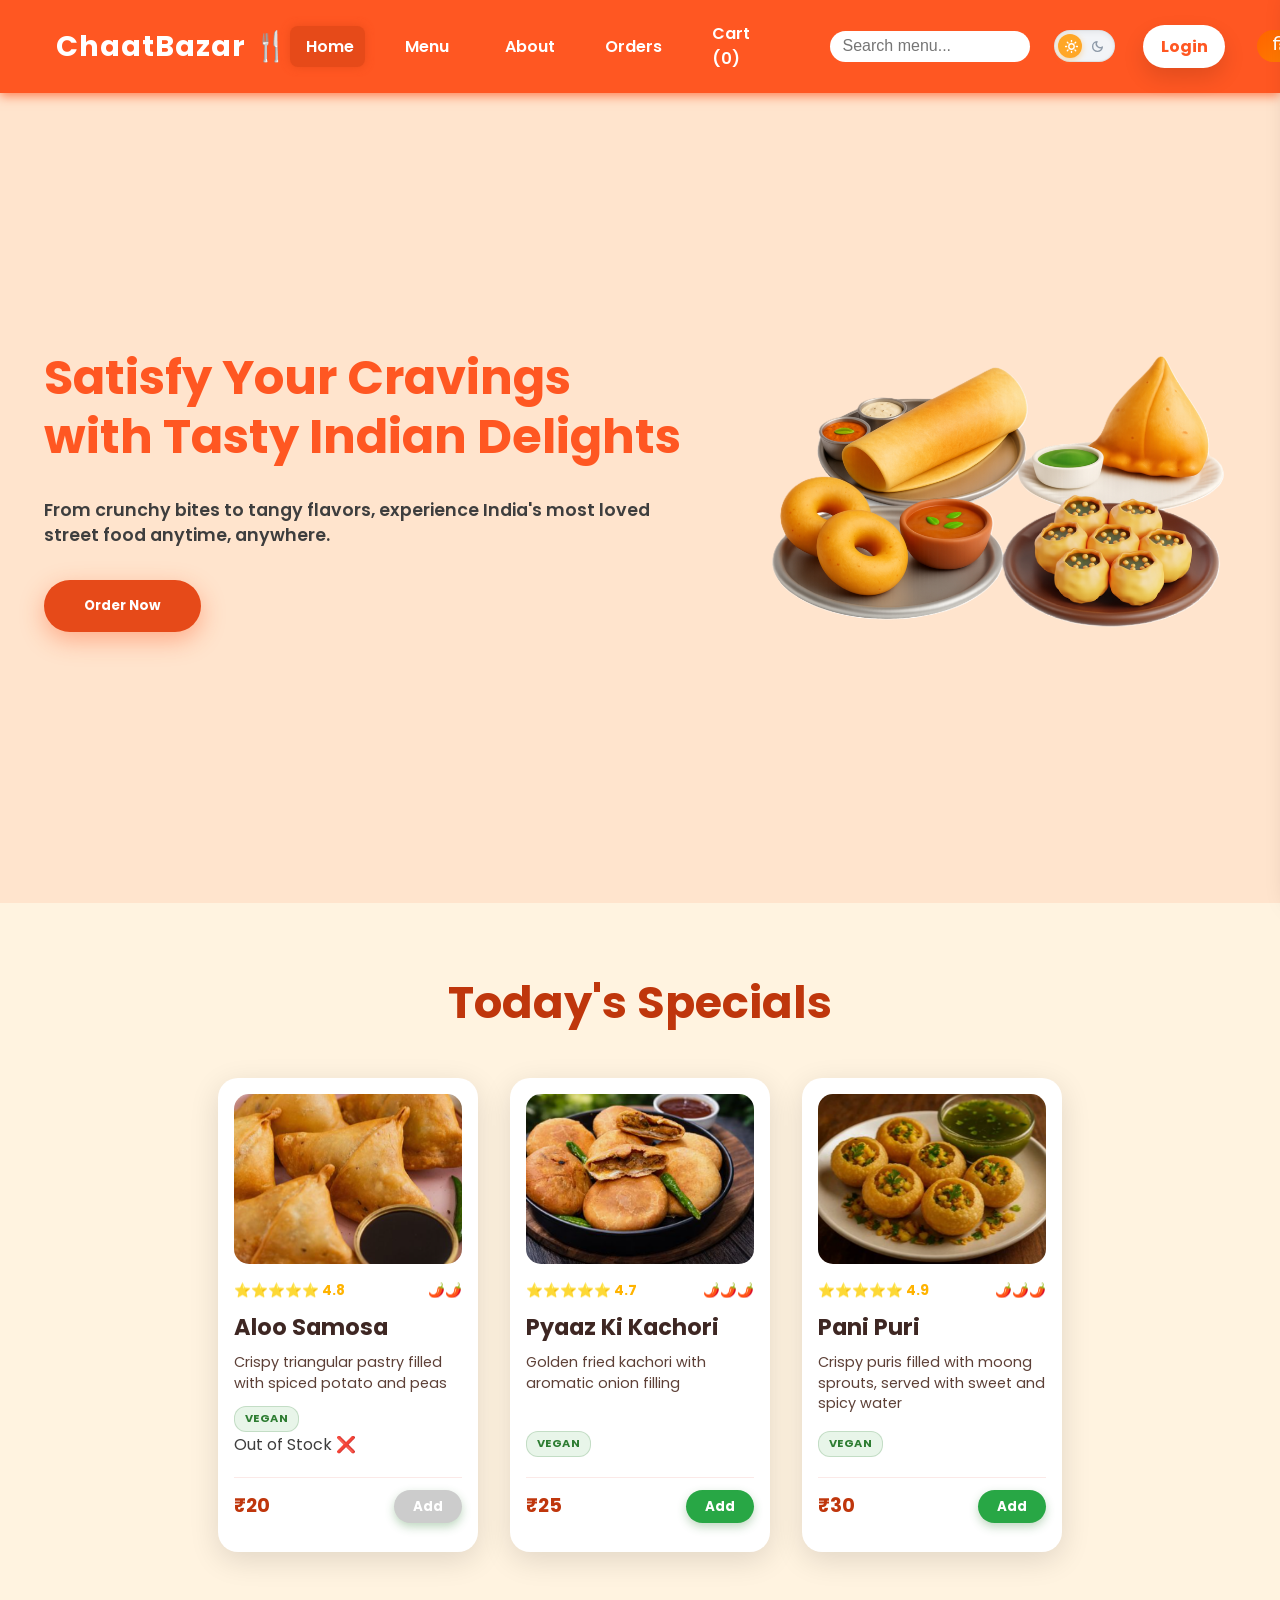
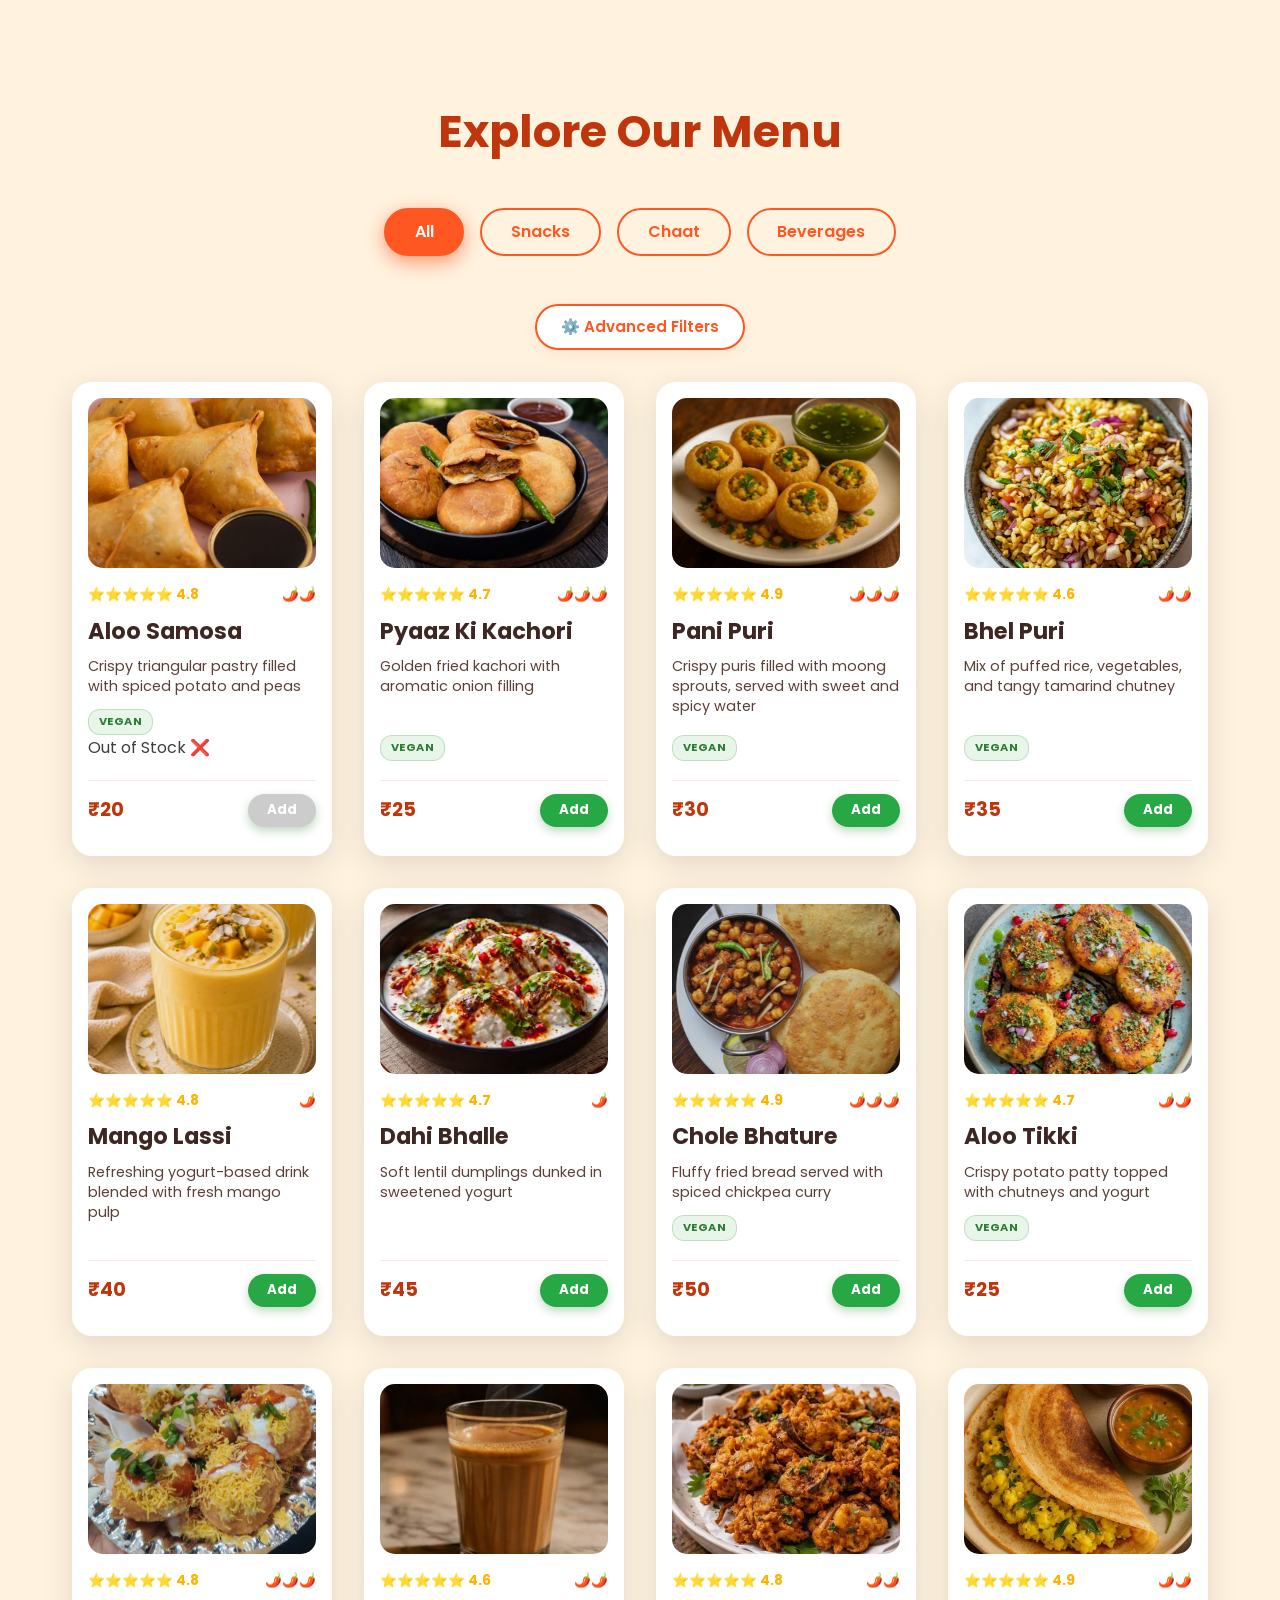
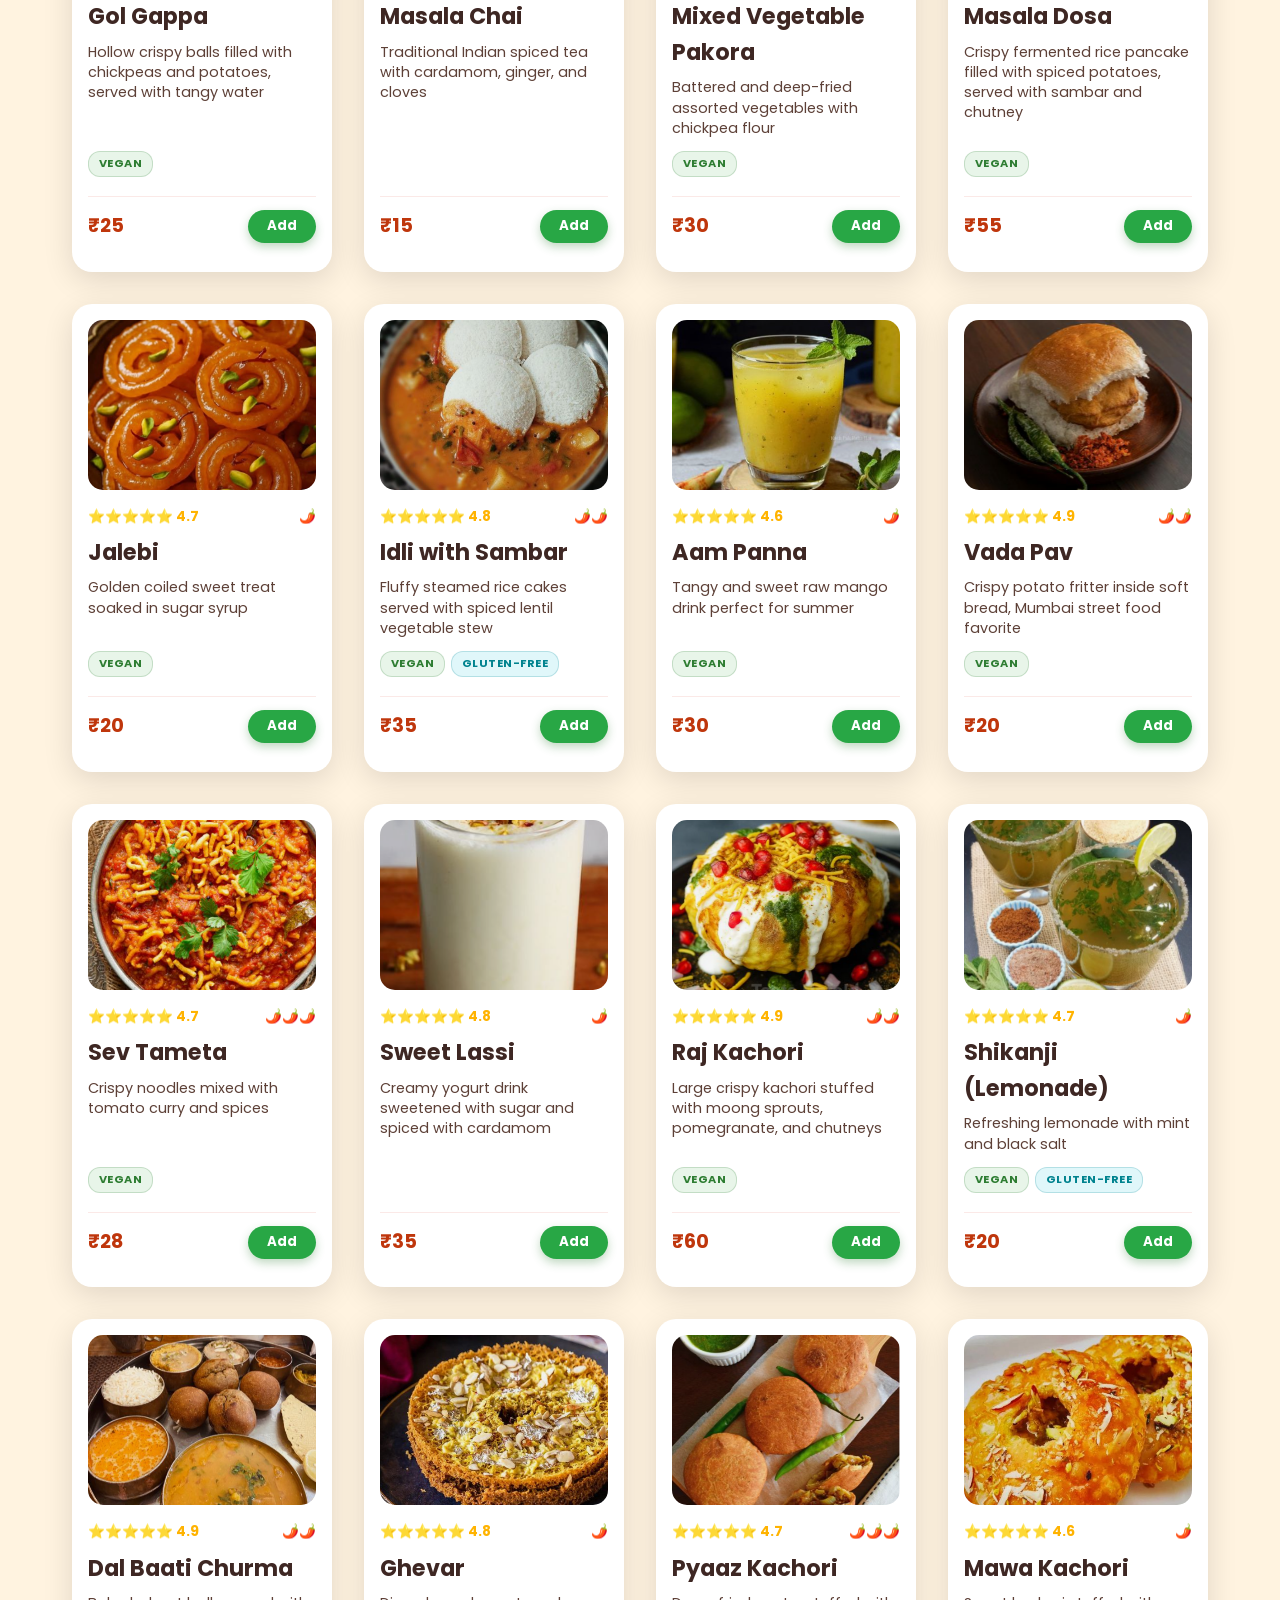
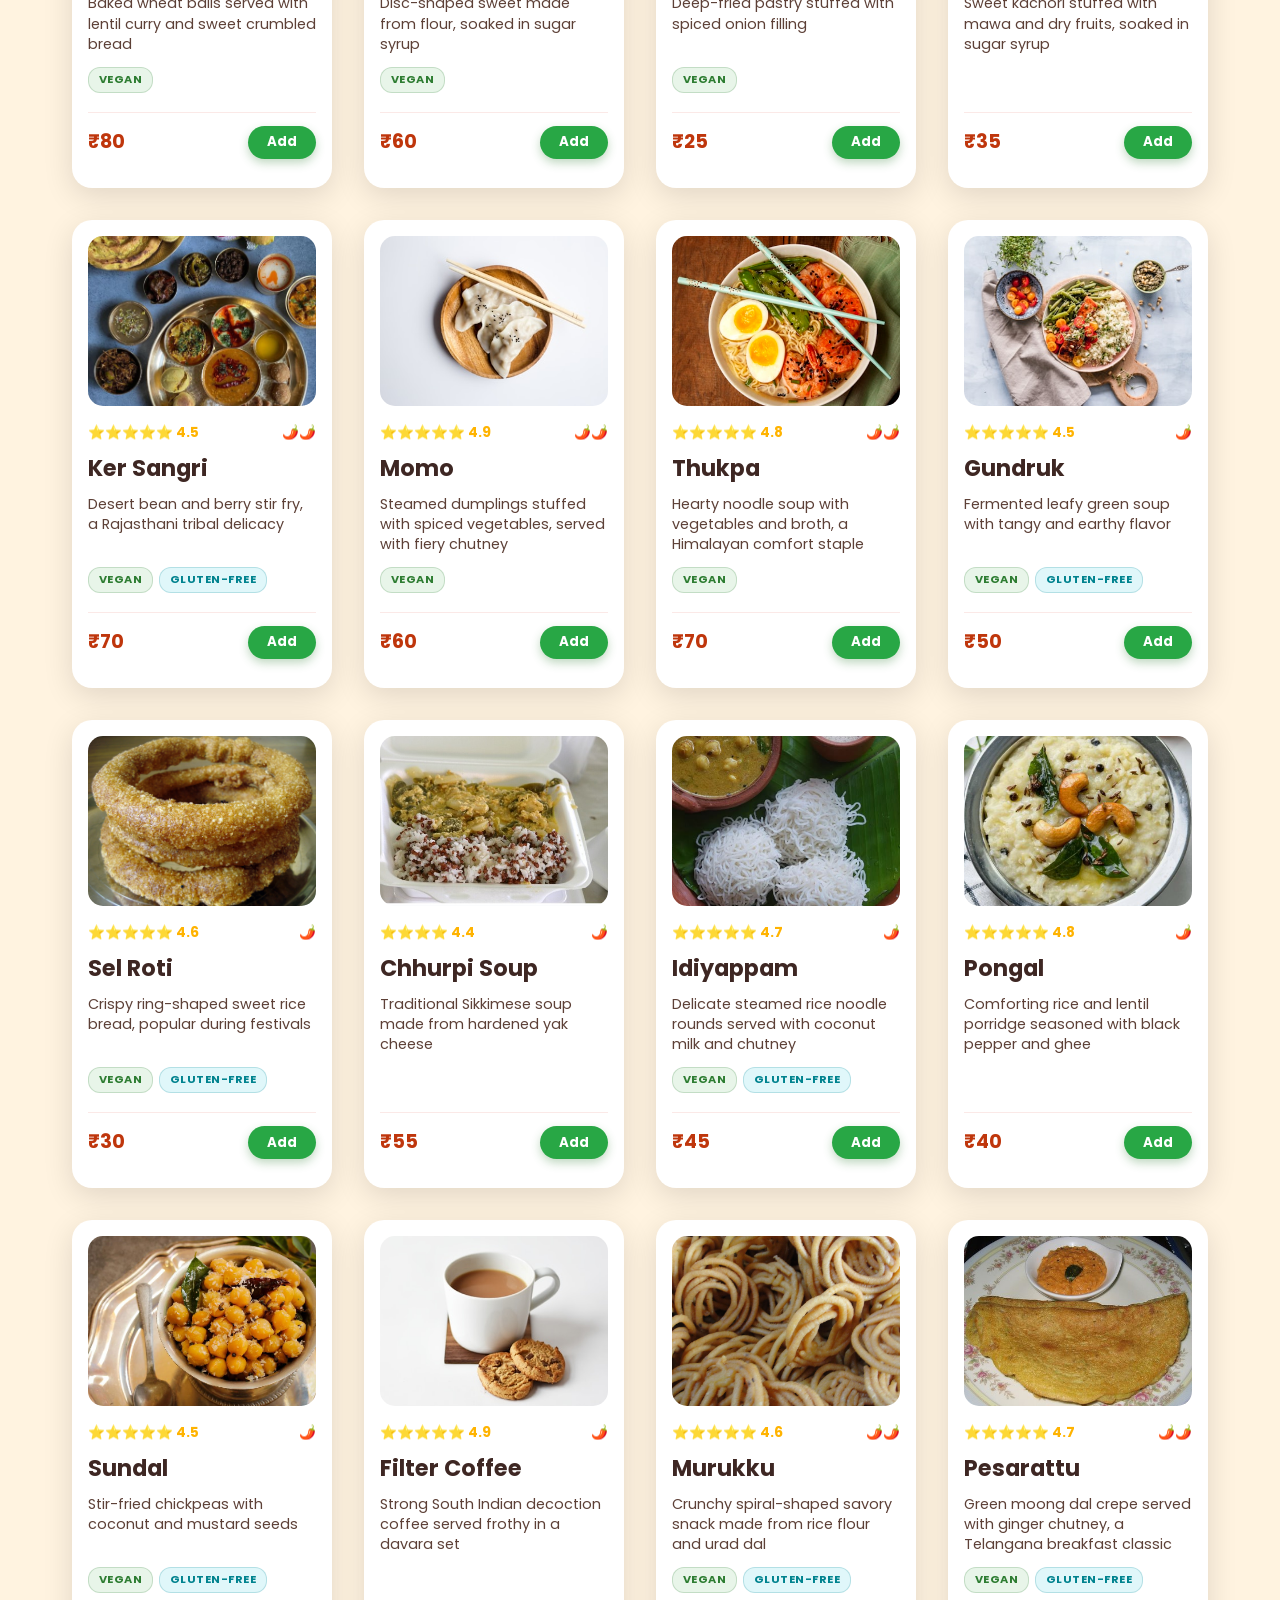
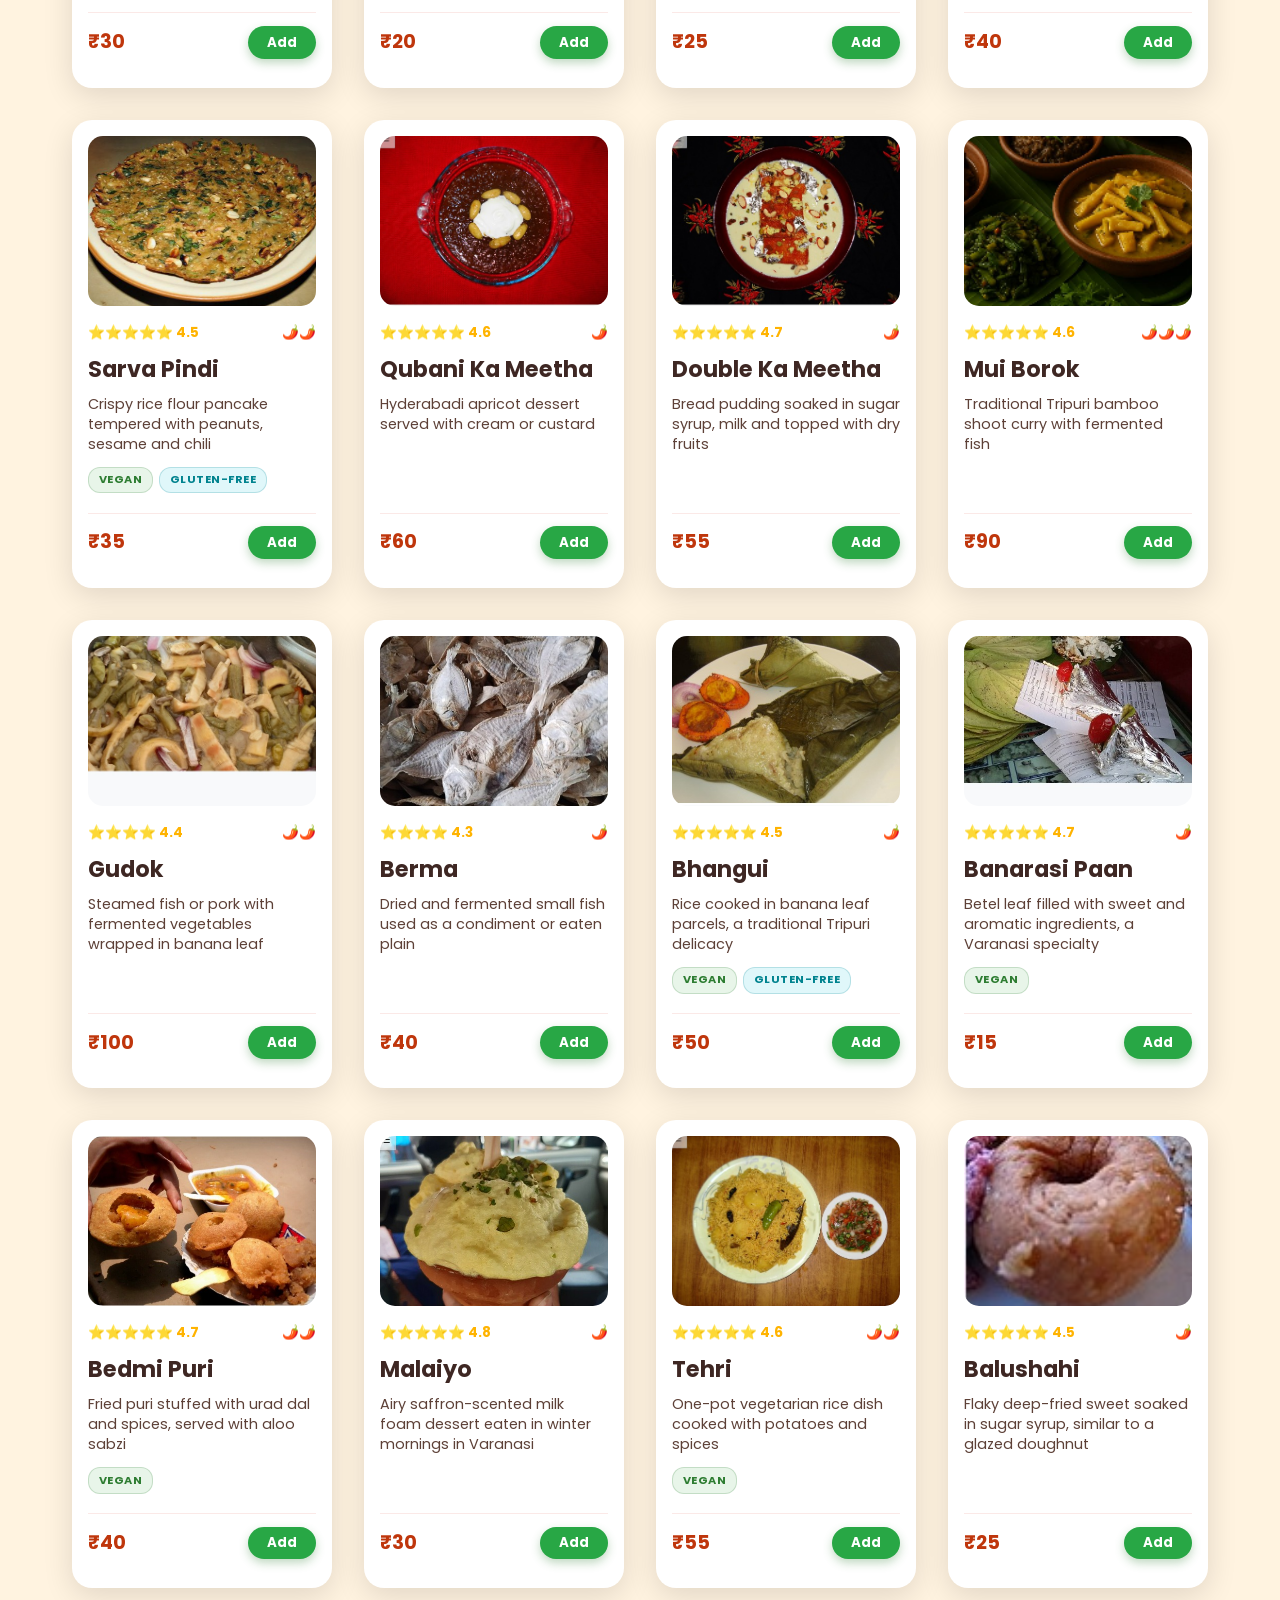
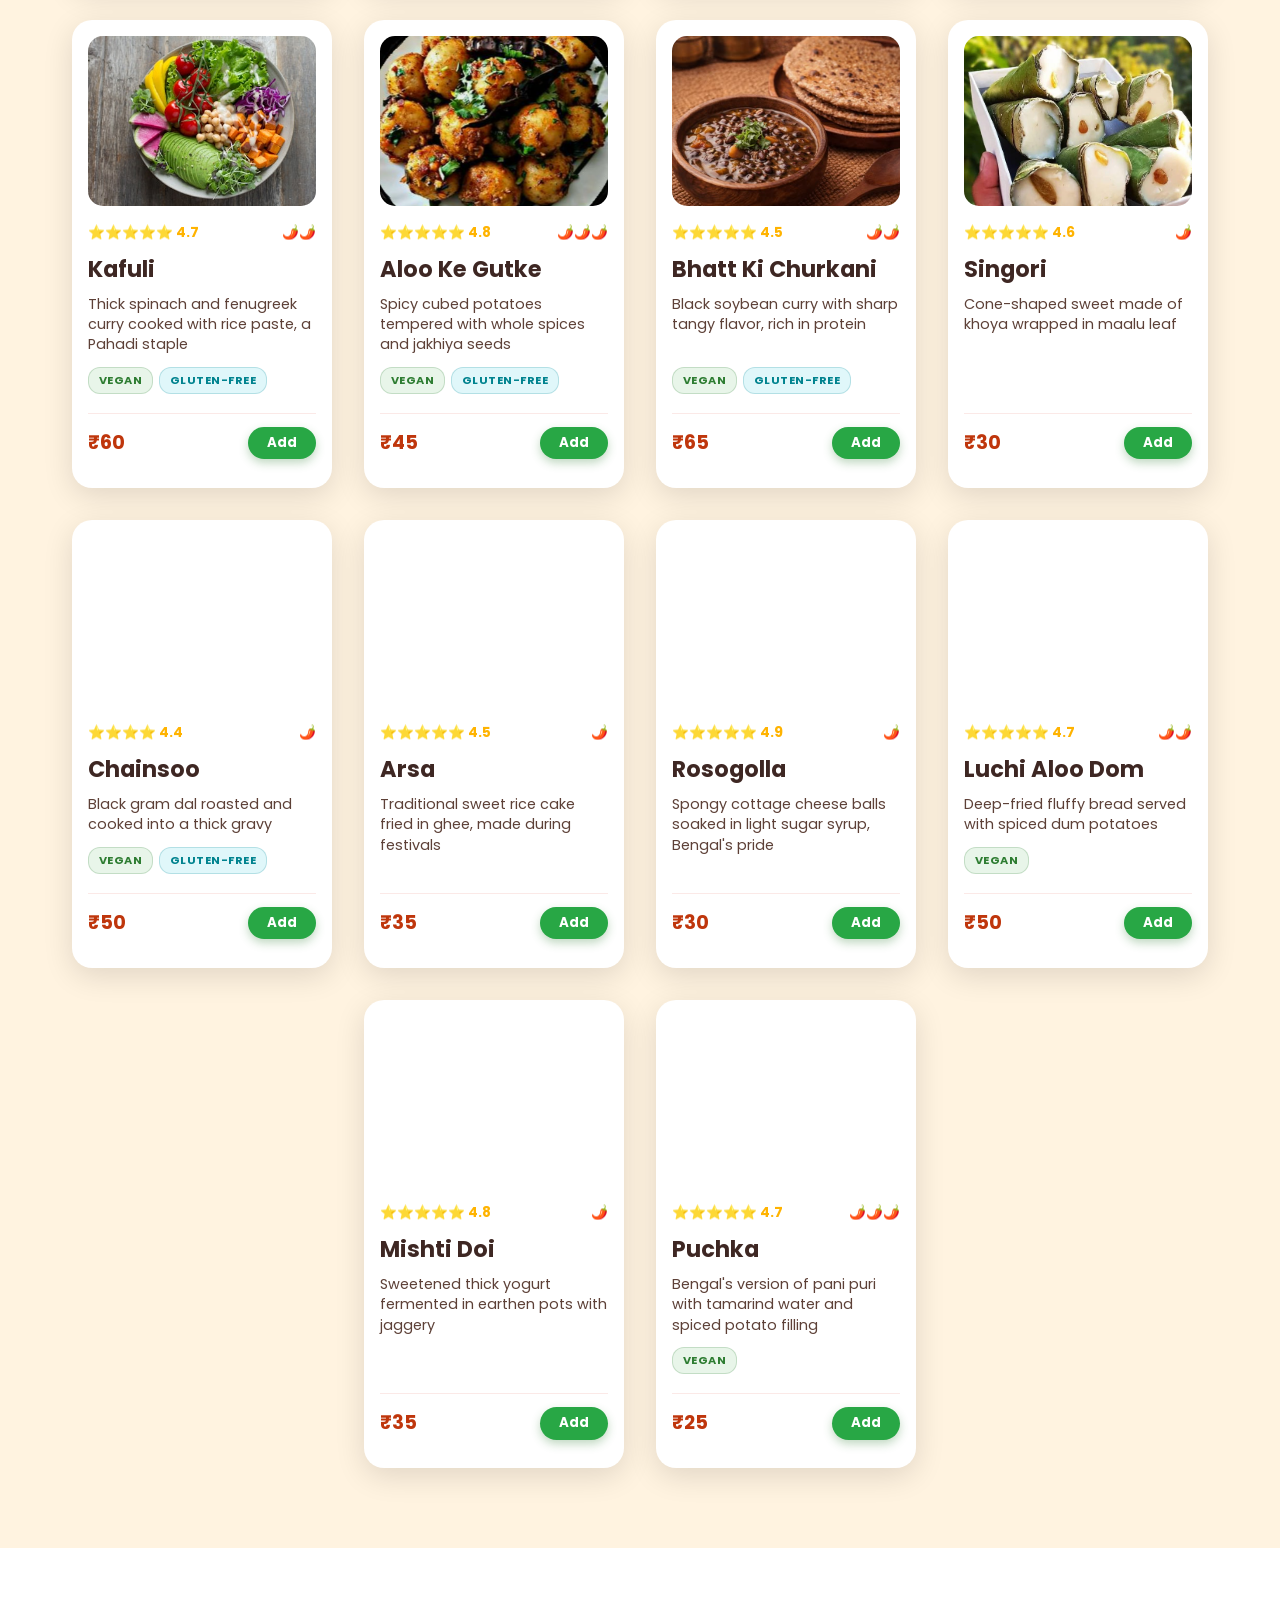
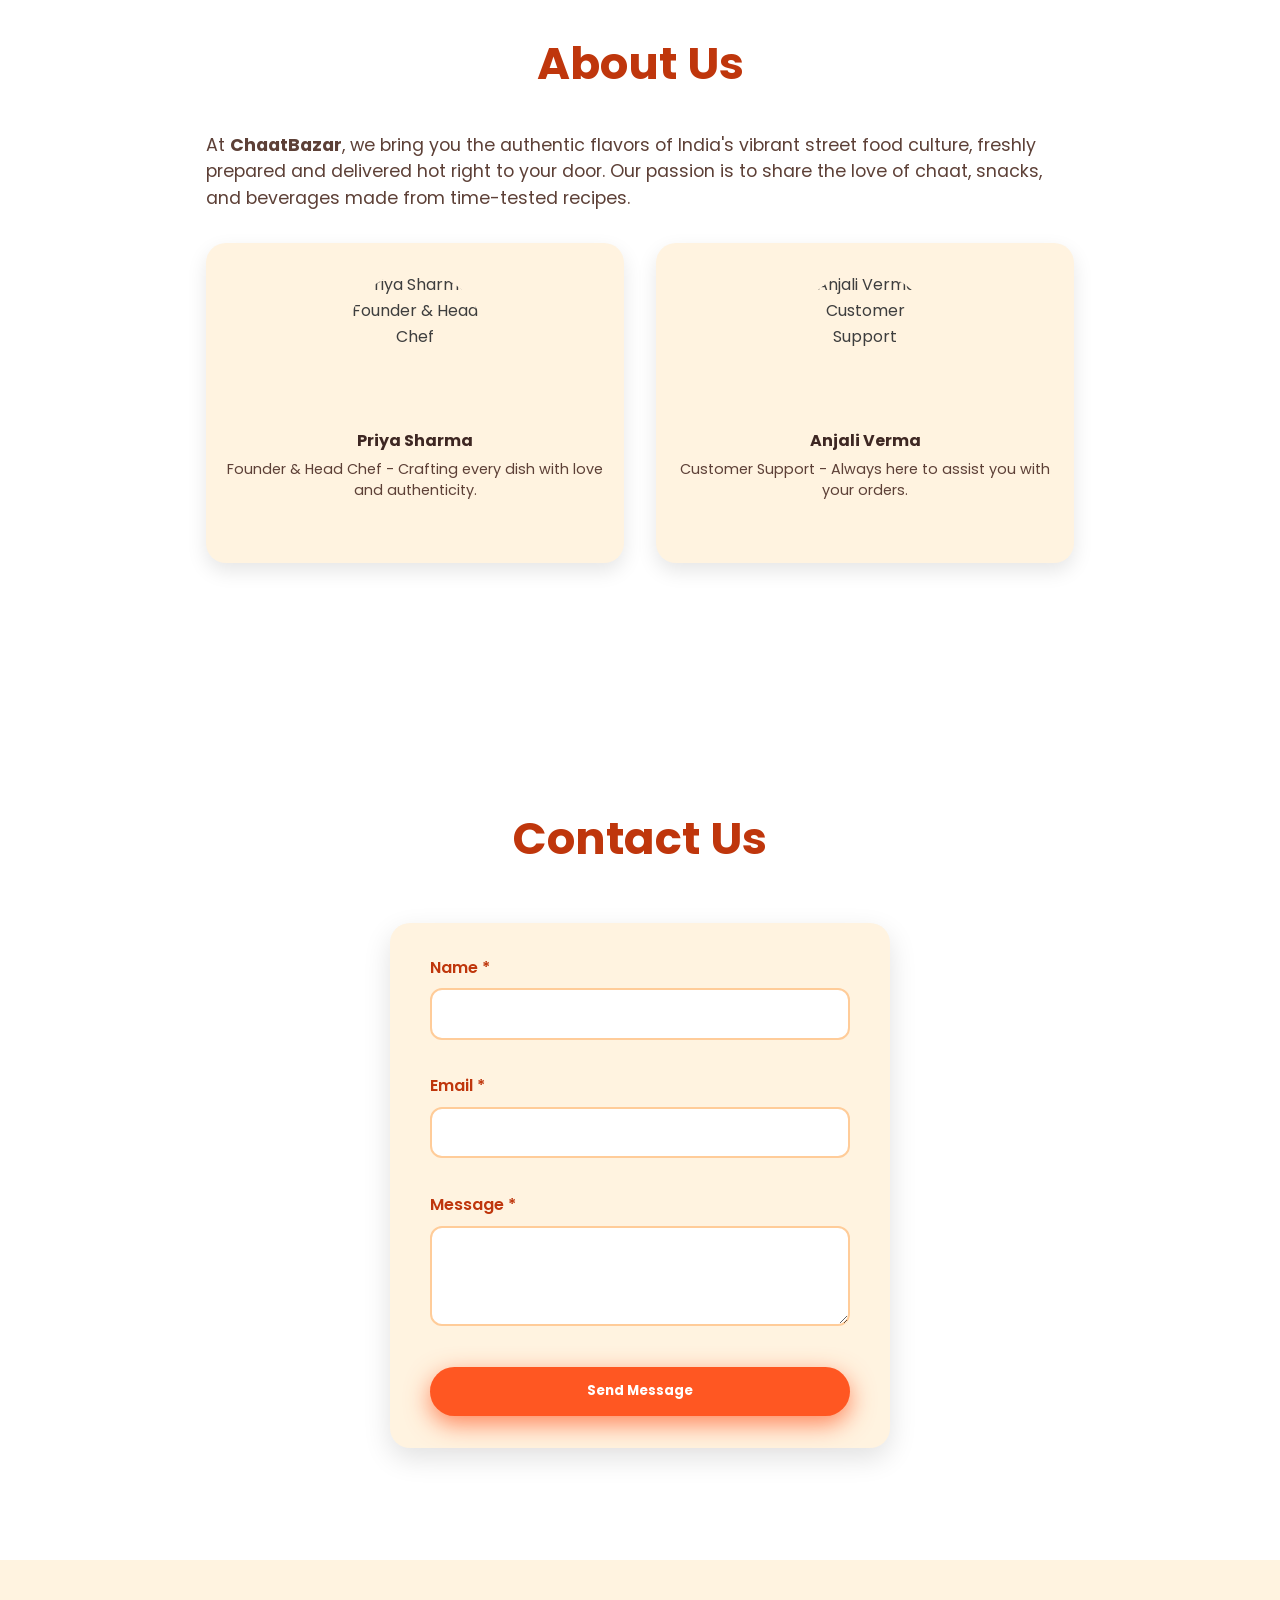
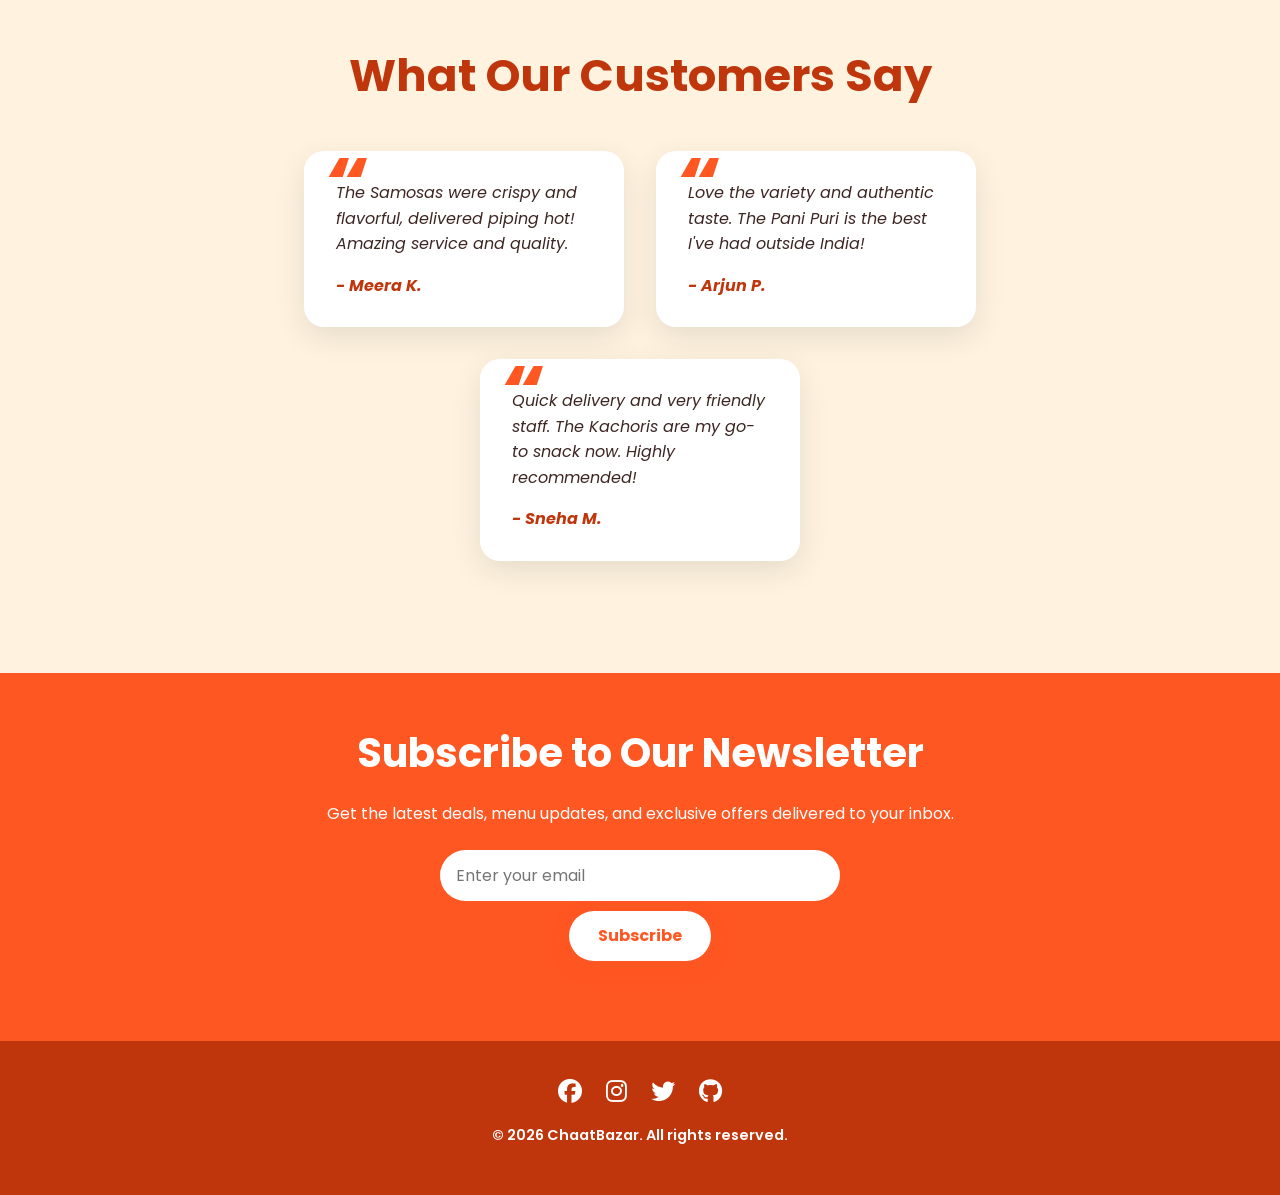
==== commit 2c793bce: "Merge pull request #378 from twinkle0tech/Auth-section Add Client-Side Authentication System with Pr" ====
--- a/index.html
+++ b/index.html
@@ -4,6 +4,7 @@
   <meta charset="UTF-8" />
   <meta name="viewport" content="width=device-width, initial-scale=1" />
   <title>ChaatBazar 🍴 | Authentic Indian Street Food Delivered Hot</title>
+  <link rel="stylesheet" href="css/auth.css">
   
   <!-- Google Fonts -->
   <link href="https://fonts.googleapis.com/css2?family=Poppins:wght@400;600;700&display=swap" rel="stylesheet" />
@@ -12,6 +13,7 @@
   <link rel="icon" href="favicon.png" type="image/png" />
 </head>
 <body>
+
 
 <!-- Header & Navigation -->
 <header>
@@ -32,6 +34,7 @@
       <a href="#about" class="nav-link">About</a>
       <a href="orders.html" class="nav-link">Orders</a>
       <a href="#cart-sidebar" class="nav-link" id="cart-open-btn" aria-label="Open Cart">Cart (<span id="cart-count">0</span>)</a>
+
       <div class="search-bar" role="search">
         <input type="search" placeholder="Search menu..." aria-label="Search menu" id="search-input" autocomplete="off" />
         <button aria-label="Search" id="search-btn"></button>
@@ -48,6 +51,11 @@
           <span class="theme-toggle-thumb"></span>
         </span>
       </button>
+
+      <!-- Dynamic auth slot: replaced by js/auth.js based on session state -->
+      <div id="authNavItem" class="auth-nav-item">
+        <a href="login.html" class="login-btn-nav">Login</a>
+      </div>
     </nav>
   </div>
 </header>
@@ -289,5 +297,6 @@
 <script src="js/translations.js"></script>
 <script src="js/i18n.js"></script>
 <script src="js/main.js"></script>
+<script src="js/auth.js"></script>
 </body>
 </html>
--- a/css/auth.css
+++ b/css/auth.css
@@ -0,0 +1,424 @@
+/* css/auth.css - ChaatBazar Authentication Styles */
+
+/* Auth Pages Layout */
+.auth-main {
+    min-height: 80vh;
+    display: flex;
+    align-items: center;
+    justify-content: center;
+    padding: 4rem 1.5rem;
+    background: linear-gradient(135deg, #fff8f0 0%, #ffe6cc 100%);
+    position: relative;
+    overflow-x: hidden;
+}
+
+.auth-wrapper {
+    width: 100%;
+    max-width: 500px;
+    margin: 0 auto;
+    position: relative;
+    z-index: 2;
+}
+
+/* Floating Food Animation Background */
+.food-animation-bg {
+    position: absolute;
+    top: 0;
+    left: 0;
+    width: 100%;
+    height: 100%;
+    pointer-events: none;
+    overflow: hidden;
+    z-index: 0;
+}
+
+.floating-food {
+    position: absolute;
+    font-size: 2.5rem;
+    opacity: 0.2;
+    animation: floatAround 20s infinite linear;
+    user-select: none;
+}
+
+.samosa { top: 15%; left: 5%; animation-duration: 22s; }
+.pani-puri { bottom: 20%; right: 8%; animation-duration: 18s; animation-delay: -2s; }
+.chaat { top: 40%; right: 15%; animation-duration: 25s; animation-delay: -5s; }
+.chai { bottom: 10%; left: 12%; animation-duration: 20s; }
+.lassi { top: 70%; left: 20%; animation-duration: 28s; animation-delay: -3s; }
+
+@keyframes floatAround {
+    0% { transform: translateY(0px) rotate(0deg); }
+    50% { transform: translateY(-30px) rotate(10deg); }
+    100% { transform: translateY(0px) rotate(0deg); }
+}
+
+/* Auth Card */
+.auth-card {
+    background: white;
+    border-radius: 32px;
+    box-shadow: 0 25px 45px -12px rgba(0,0,0,0.2);
+    padding: 2rem 2rem 2.5rem;
+    transition: transform 0.3s ease;
+    border: 1px solid rgba(255, 107, 53, 0.2);
+}
+
+.auth-card:hover {
+    transform: translateY(-5px);
+}
+
+.auth-header {
+    text-align: center;
+    margin-bottom: 2rem;
+}
+
+.auth-header h2 {
+    font-size: 2rem;
+    color: #2d2a26;
+    font-weight: 700;
+    margin-bottom: 0.5rem;
+}
+
+.auth-header p {
+    color: #6c757d;
+    font-size: 0.95rem;
+}
+
+.auth-link {
+    color: #ff6b35;
+    font-weight: 600;
+    text-decoration: none;
+    transition: 0.2s;
+}
+
+.auth-link:hover {
+    text-decoration: underline;
+    color: #e55a2a;
+}
+
+.auth-switch-text {
+    margin-top: 1.25rem;
+    text-align: center;
+    color: #4b5563;
+    font-size: 0.95rem;
+}
+
+.form-message {
+    min-height: 1.2rem;
+    margin: 0.5rem 0 1rem;
+    font-size: 0.85rem;
+    font-weight: 500;
+}
+
+.form-message.error {
+    color: #b91c1c;
+}
+
+.form-message.success {
+    color: #15803d;
+}
+
+/* Form Elements */
+.input-group {
+    margin-bottom: 1.5rem;
+}
+
+.input-group label {
+    display: block;
+    margin-bottom: 0.5rem;
+    font-weight: 500;
+    color: #333;
+    font-size: 0.9rem;
+}
+
+.input-group label i {
+    color: #ff6b35;
+    margin-right: 8px;
+}
+
+.input-group input,
+.input-group select {
+    width: 100%;
+    padding: 12px 16px;
+    font-size: 1rem;
+    border: 1px solid #e2e8f0;
+    border-radius: 16px;
+    transition: all 0.2s;
+    background: #fefcf8;
+    font-family: 'Poppins', sans-serif;
+}
+
+.input-group input:focus {
+    outline: none;
+    border-color: #ff6b35;
+    box-shadow: 0 0 0 3px rgba(255, 107, 53, 0.2);
+}
+
+.error-message {
+    color: #dc2626;
+    font-size: 0.75rem;
+    margin-top: 5px;
+    display: none;
+}
+
+.error-message.active {
+    display: block;
+}
+
+.forgot-password {
+    text-align: right;
+    margin: -0.5rem 0 1.5rem;
+}
+
+.forgot-password a {
+    color: #ff6b35;
+    font-size: 0.85rem;
+    text-decoration: none;
+}
+
+.auth-btn {
+    width: 100%;
+    padding: 14px;
+    background: #ff6b35;
+    border: none;
+    border-radius: 40px;
+    color: white;
+    font-weight: 600;
+    font-size: 1rem;
+    cursor: pointer;
+    transition: 0.2s;
+    display: flex;
+    align-items: center;
+    justify-content: center;
+    gap: 8px;
+}
+
+.auth-btn:hover {
+    background: #e55a2a;
+    transform: scale(0.98);
+}
+
+.social-login {
+    margin-top: 2rem;
+    text-align: center;
+}
+
+.social-login p {
+    color: #adb5bd;
+    position: relative;
+    margin-bottom: 1rem;
+}
+
+.social-icons {
+    display: flex;
+    justify-content: center;
+    gap: 1.5rem;
+}
+
+.social-icon {
+    background: #f1f3f5;
+    width: 44px;
+    height: 44px;
+    display: inline-flex;
+    align-items: center;
+    justify-content: center;
+    border-radius: 50%;
+    color: #4a4a4a;
+    font-size: 1.2rem;
+    transition: 0.2s;
+}
+
+.social-icon:hover {
+    background: #ff6b35;
+    color: white;
+    transform: translateY(-3px);
+}
+
+.auth-footer-note {
+    text-align: center;
+    margin-top: 2rem;
+    font-size: 0.85rem;
+    color: #ff6b35;
+    background: #fff2e9;
+    padding: 0.8rem;
+    border-radius: 40px;
+}
+
+/* Register specific row */
+.name-row {
+    display: flex;
+    gap: 1rem;
+}
+
+.name-row .input-group {
+    flex: 1;
+}
+
+/* Responsive */
+@media (max-width: 550px) {
+    .auth-card {
+        padding: 1.5rem;
+    }
+    .name-row {
+        flex-direction: column;
+        gap: 0;
+    }
+    .floating-food {
+        font-size: 1.8rem;
+        opacity: 0.15;
+    }
+
+    .auth-switch-text {
+        font-size: 0.9rem;
+    }
+}
+
+/* Profile and Dashboard Pages */
+.profile-page-card,
+.dashboard-card {
+    background: white;
+    border-radius: 32px;
+    box-shadow: 0 25px 45px -12px rgba(0, 0, 0, 0.2);
+    padding: 2rem;
+    border: 1px solid rgba(255, 107, 53, 0.18);
+}
+
+.profile-page-header,
+.dashboard-page-header {
+    text-align: center;
+    margin-bottom: 1.5rem;
+}
+
+.profile-avatar-hero {
+    width: 82px;
+    height: 82px;
+    border-radius: 50%;
+    display: grid;
+    place-items: center;
+    margin: 0 auto 1rem;
+    background: linear-gradient(135deg, #ff6b35, #ff9f68);
+    color: white;
+    font-size: 2rem;
+    font-weight: 700;
+    box-shadow: 0 18px 30px rgba(255, 107, 53, 0.26);
+}
+
+.profile-page-header h2,
+.dashboard-page-header h2 {
+    font-size: 2rem;
+    color: #2d2a26;
+    margin-bottom: 0.35rem;
+}
+
+.profile-page-header p,
+.dashboard-page-header p {
+    color: #6c757d;
+}
+
+.profile-info-list {
+    display: grid;
+    gap: 0.9rem;
+    margin-top: 1.5rem;
+}
+
+.profile-info-row {
+    display: flex;
+    align-items: center;
+    justify-content: space-between;
+    gap: 1rem;
+    padding: 1rem 1.1rem;
+    border-radius: 18px;
+    background: #fff7f1;
+    border: 1px solid rgba(255, 107, 53, 0.1);
+}
+
+.profile-info-label {
+    color: #7c2d12;
+    font-weight: 700;
+}
+
+.profile-info-value {
+    color: #2d2a26;
+    font-weight: 600;
+    text-align: right;
+    word-break: break-word;
+}
+
+.dashboard-eyebrow {
+    display: inline-flex;
+    align-items: center;
+    justify-content: center;
+    padding: 0.35rem 0.8rem;
+    border-radius: 999px;
+    background: #fff2e9;
+    color: #ff6b35;
+    font-size: 0.8rem;
+    font-weight: 700;
+    margin-bottom: 0.8rem;
+}
+
+.dashboard-message {
+    margin-top: 1rem;
+    padding: 1rem 1.1rem;
+    border-radius: 18px;
+    background: #fff7f1;
+    color: #4b5563;
+    line-height: 1.7;
+}
+
+.dashboard-message strong {
+    color: #ff6b35;
+}
+
+.profile-actions {
+    display: flex;
+    flex-wrap: wrap;
+    gap: 0.75rem;
+    justify-content: center;
+    margin-top: 1.75rem;
+}
+
+.profile-action-link {
+    display: inline-flex;
+    align-items: center;
+    justify-content: center;
+    min-height: 44px;
+    padding: 0.7rem 1.1rem;
+    border-radius: 999px;
+    background: #ff6b35;
+    color: #ffffff;
+    font-weight: 700;
+    transition: transform 0.2s ease, background-color 0.2s ease;
+}
+
+.profile-action-link:hover,
+.profile-action-link:focus-visible {
+    transform: translateY(-1px);
+    background: #e55a2a;
+}
+
+.profile-action-link.secondary {
+    background: #fff7f1;
+    color: #ff6b35;
+    border: 1px solid rgba(255, 107, 53, 0.16);
+}
+
+.profile-action-link.secondary:hover,
+.profile-action-link.secondary:focus-visible {
+    background: #fff2e9;
+}
+
+@media (max-width: 550px) {
+    .profile-page-card,
+    .dashboard-card {
+        padding: 1.5rem;
+    }
+
+    .profile-info-row {
+        flex-direction: column;
+        align-items: flex-start;
+    }
+
+    .profile-info-value {
+        text-align: left;
+    }
+}
--- a/css/style.css
+++ b/css/style.css
@@ -312,6 +312,191 @@
       opacity: 1;
       visibility: visible;
       transform: translateY(0);
+    }
+
+    /* ===== Auth/Profile Nav ===== */
+    .auth-nav-item {
+      display: inline-flex;
+      align-items: center;
+      margin-left: 0.25rem;
+      position: relative;
+      z-index: 12;
+    }
+
+    .login-btn-nav {
+      display: inline-flex;
+      align-items: center;
+      justify-content: center;
+      min-height: 40px;
+      padding: 0.55rem 1.1rem;
+      border-radius: 999px;
+      background: #ffffff;
+      color: #ff5722;
+      font-weight: 700;
+      box-shadow: 0 10px 22px rgba(0, 0, 0, 0.12);
+      transition: transform 0.25s ease, box-shadow 0.25s ease, background-color 0.25s ease;
+    }
+
+    .login-btn-nav:hover,
+    .login-btn-nav:focus-visible {
+      transform: translateY(-1px);
+      background: #fff2e9;
+      box-shadow: 0 14px 28px rgba(0, 0, 0, 0.14);
+    }
+
+    .profile-menu {
+      position: relative;
+      display: inline-flex;
+      align-items: center;
+    }
+
+    .profile-toggle {
+      display: inline-flex;
+      align-items: center;
+      justify-content: center;
+      width: 42px;
+      height: 42px;
+      border: none;
+      border-radius: 50%;
+      background: #ffffff;
+      color: #ff5722;
+      box-shadow: 0 10px 22px rgba(0, 0, 0, 0.12);
+      transition: transform 0.25s ease, box-shadow 0.25s ease, background-color 0.25s ease;
+      padding: 0;
+    }
+
+    .profile-toggle:hover,
+    .profile-toggle:focus-visible {
+      transform: translateY(-1px);
+      background: #fff2e9;
+      box-shadow: 0 14px 28px rgba(0, 0, 0, 0.14);
+    }
+
+    .profile-avatar {
+      display: inline-flex;
+      align-items: center;
+      justify-content: center;
+      width: 24px;
+      height: 24px;
+    }
+
+    .profile-avatar svg {
+      width: 22px;
+      height: 22px;
+      stroke-width: 1.9;
+    }
+
+    .profile-dropdown {
+      position: absolute;
+      top: calc(100% + 0.8rem);
+      right: 0;
+      width: min(260px, calc(100vw - 1.5rem));
+      padding: 0.85rem;
+      border-radius: 20px;
+      background: #ffffff;
+      border: 1px solid rgba(255, 87, 34, 0.14);
+      box-shadow: 0 22px 44px rgba(0, 0, 0, 0.18);
+      opacity: 0;
+      visibility: hidden;
+      transform: translateY(10px);
+      transition: opacity 0.2s ease, transform 0.2s ease, visibility 0.2s ease;
+      z-index: 1002;
+    }
+
+    .profile-menu.open .profile-dropdown {
+      opacity: 1;
+      visibility: visible;
+      transform: translateY(0);
+    }
+
+    .profile-dropdown-header {
+      padding: 0.25rem 0.55rem 0.85rem;
+      border-bottom: 1px solid rgba(255, 87, 34, 0.1);
+      margin-bottom: 0.35rem;
+    }
+
+    .profile-dropdown-name {
+      display: block;
+      font-weight: 700;
+      color: #2d2a26;
+      word-break: break-word;
+    }
+
+    .profile-dropdown-email {
+      display: block;
+      margin-top: 0.2rem;
+      font-size: 0.82rem;
+      color: #6c757d;
+      word-break: break-word;
+    }
+
+    .profile-dropdown a,
+    .profile-dropdown button {
+      display: flex;
+      width: 100%;
+      align-items: center;
+      justify-content: flex-start;
+      padding: 0.8rem 0.95rem;
+      border: none;
+      border-radius: 14px;
+      background: transparent;
+      color: #2d2a26;
+      font: inherit;
+      font-weight: 600;
+      text-align: left;
+      transition: background-color 0.2s ease, color 0.2s ease;
+    }
+
+    .profile-dropdown a:hover,
+    .profile-dropdown a:focus-visible,
+    .profile-dropdown button:hover,
+    .profile-dropdown button:focus-visible {
+      background: #fff2e9;
+      color: #ff5722;
+    }
+
+    .profile-dropdown-logout {
+      margin-top: 0.15rem;
+      color: #c2410c;
+    }
+
+    .sr-only {
+      position: absolute;
+      width: 1px;
+      height: 1px;
+      padding: 0;
+      margin: -1px;
+      overflow: hidden;
+      clip: rect(0, 0, 0, 0);
+      white-space: nowrap;
+      border: 0;
+    }
+
+    @media (max-width: 860px) {
+      .profile-dropdown {
+        right: 0;
+        left: auto;
+      }
+    }
+
+    @media (max-width: 600px) {
+      .auth-nav-item {
+        margin-left: 0;
+      }
+
+      .login-btn-nav {
+        min-height: 44px;
+        padding: 0.55rem 1rem;
+      }
+
+      .profile-toggle {
+        width: 44px;
+        height: 44px;
+      }
+
+      .profile-dropdown {
+        width: min(240px, calc(100vw - 1rem));
+      }
     }
 
     /* ===== Search Bar ===== */
@@ -2051,6 +2236,56 @@
 body.dark .theme-toggle-icon.moon-icon {
   color: #ffffff; /* Active in dark mode */
 }
+
+body.dark .login-btn-nav,
+body.dark .profile-toggle {
+  background: #2b2b2b;
+  color: #ffffff;
+  box-shadow: 0 10px 22px rgba(0, 0, 0, 0.3);
+}
+
+body.dark .login-btn-nav:hover,
+body.dark .login-btn-nav:focus-visible,
+body.dark .profile-toggle:hover,
+body.dark .profile-toggle:focus-visible {
+  background: #3a2d27;
+  color: #ffd0c2;
+}
+
+body.dark .profile-dropdown {
+  background: #232323;
+  border-color: rgba(255, 255, 255, 0.08);
+  box-shadow: 0 22px 44px rgba(0, 0, 0, 0.42);
+}
+
+body.dark .profile-dropdown-header {
+  border-bottom-color: rgba(255, 255, 255, 0.08);
+}
+
+body.dark .profile-dropdown-name {
+  color: #ffffff;
+}
+
+body.dark .profile-dropdown-email {
+  color: #b0b7c3;
+}
+
+body.dark .profile-dropdown a,
+body.dark .profile-dropdown button {
+  color: #f3f3f3;
+}
+
+body.dark .profile-dropdown a:hover,
+body.dark .profile-dropdown a:focus-visible,
+body.dark .profile-dropdown button:hover,
+body.dark .profile-dropdown button:focus-visible {
+  background: rgba(255, 87, 34, 0.16);
+  color: #ffb39d;
+}
+
+body.dark .profile-dropdown-logout {
+  color: #ffb39d;
+}
 /* body */
 body.dark {
   background: #1e1e1e;
@@ -2597,4 +2832,89 @@
 .lang-toggle-btn:hover {
   transform: translateY(-2px);
   box-shadow: 0 4px 12px rgba(255, 98, 0, 0.35);
-}+}
+
+/* Navbar Container */
+.navbar {
+  display: flex;
+  justify-content: space-between;
+  align-items: center;
+  padding: 1rem 2rem;
+  flex-wrap: wrap;
+  width: 100%;
+}
+
+/* Navigation Links */
+.nav-links {
+  display: flex;
+  align-items: center;
+  gap: 1.5rem;
+  list-style: none;
+  flex-wrap: wrap;
+}
+
+/* Nav Link Styling */
+.nav-links a {
+  text-decoration: none;
+  font-size: 1rem;
+  transition: 0.3s ease;
+}
+
+/* Better Hover Effect */
+.nav-links a:hover {
+  opacity: 0.8;
+}
+
+/* Tablet Responsiveness */
+@media screen and (max-width: 992px) {
+  .navbar {
+    padding: 1rem;
+  }
+
+  .nav-links {
+    gap: 1rem;
+  }
+
+  .nav-links a {
+    font-size: 0.95rem;
+  }
+}
+
+/* Mobile Responsiveness */
+@media screen and (max-width: 768px) {
+
+  .navbar {
+    flex-direction: column;
+    align-items: center;
+    text-align: center;
+  }
+
+  .nav-links {
+    justify-content: center;
+    margin-top: 1rem;
+    gap: 0.8rem;
+  }
+
+  .nav-links a {
+    font-size: 0.9rem;
+  }
+}
+
+/* Small Mobile Devices */
+@media screen and (max-width: 480px) {
+
+  .navbar {
+    padding: 0.8rem;
+  }
+
+  .nav-links {
+    flex-direction: column;
+    width: 100%;
+  }
+
+  .nav-links a {
+    width: 100%;
+    display: block;
+    padding: 0.5rem 0;
+  }
+}
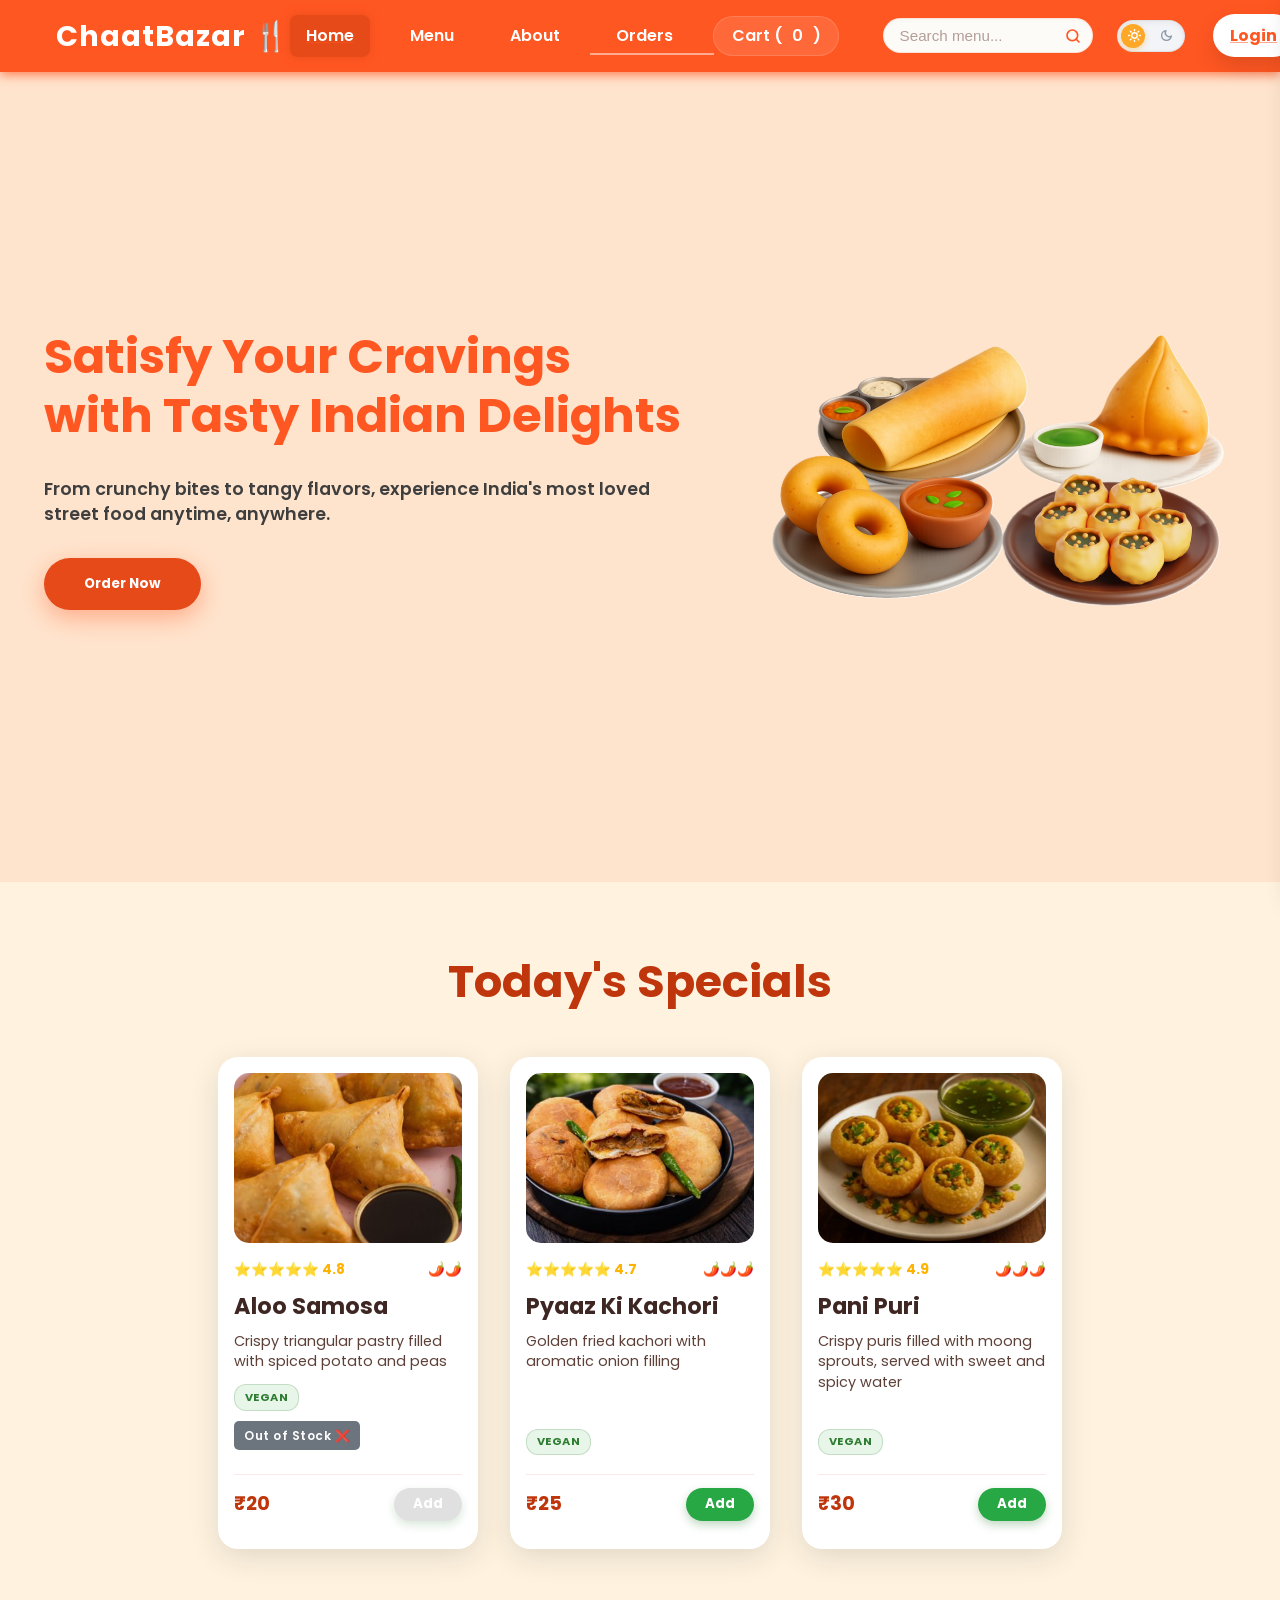
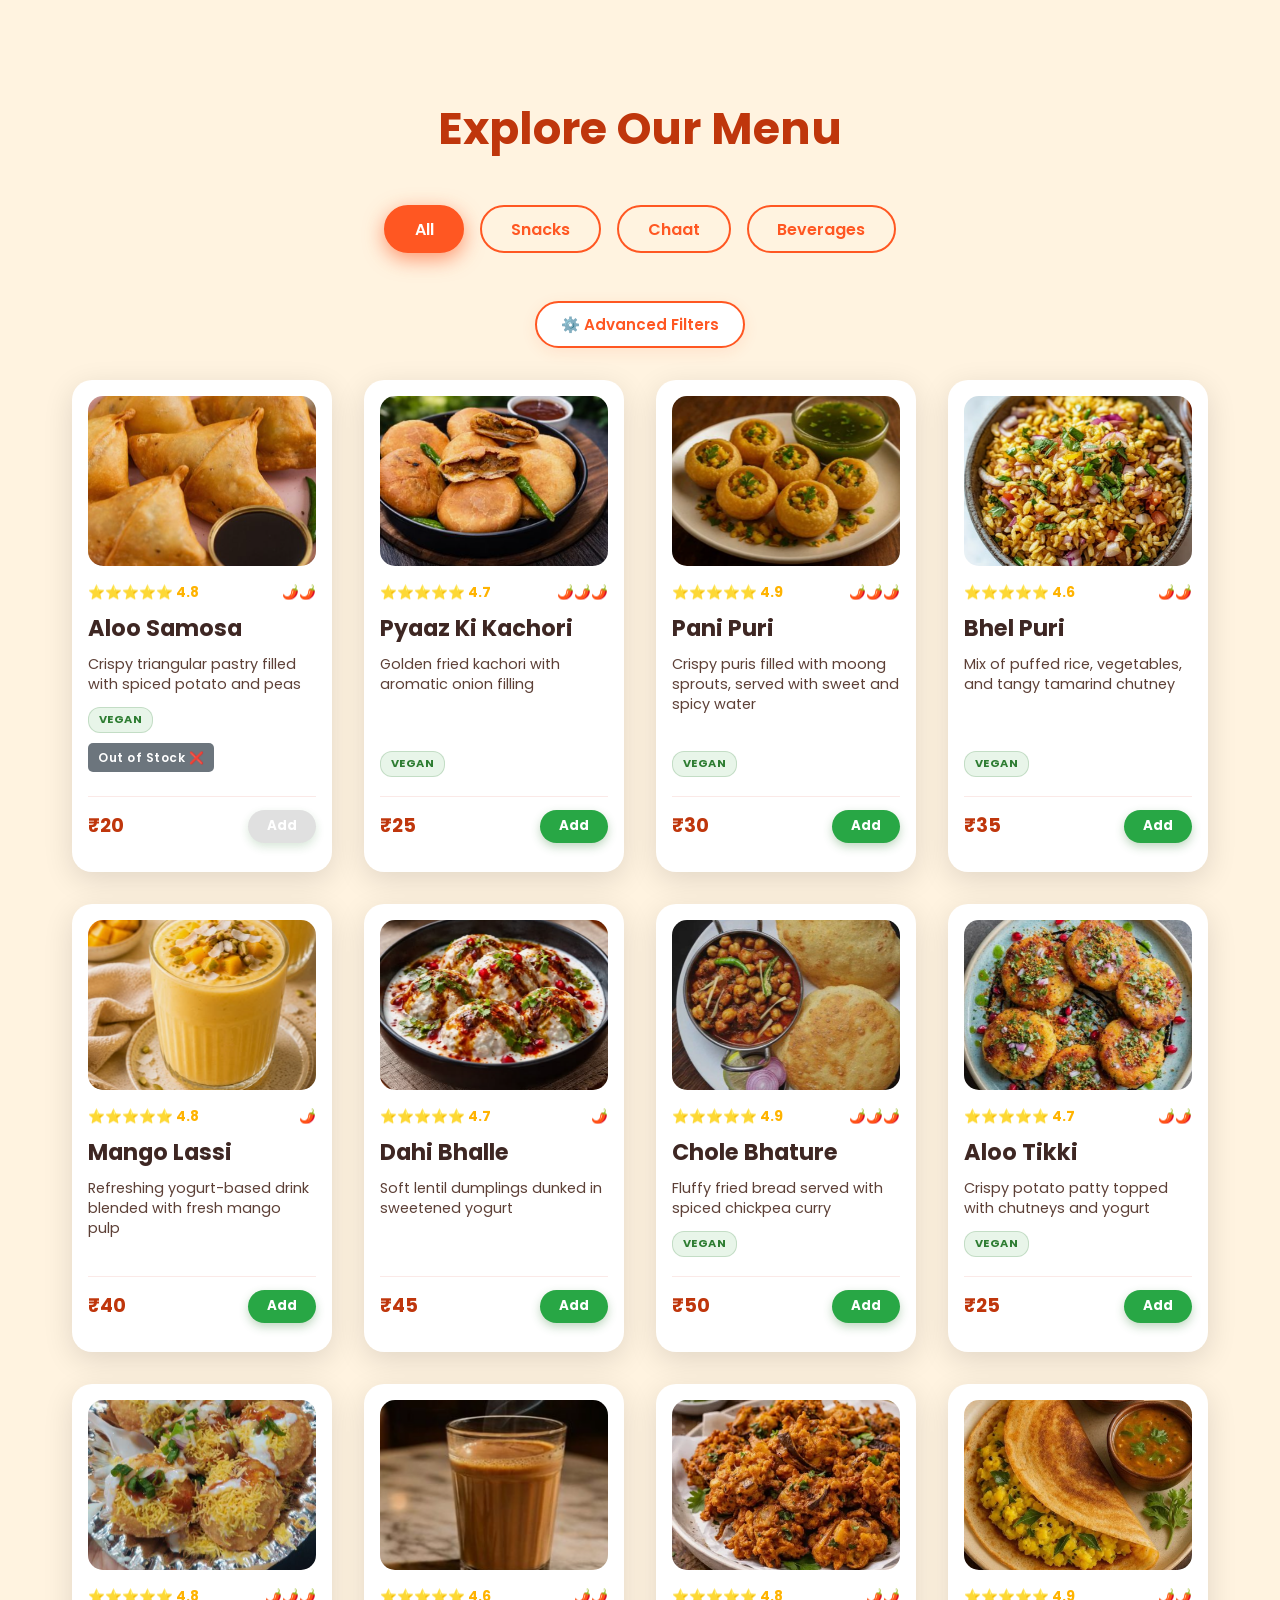
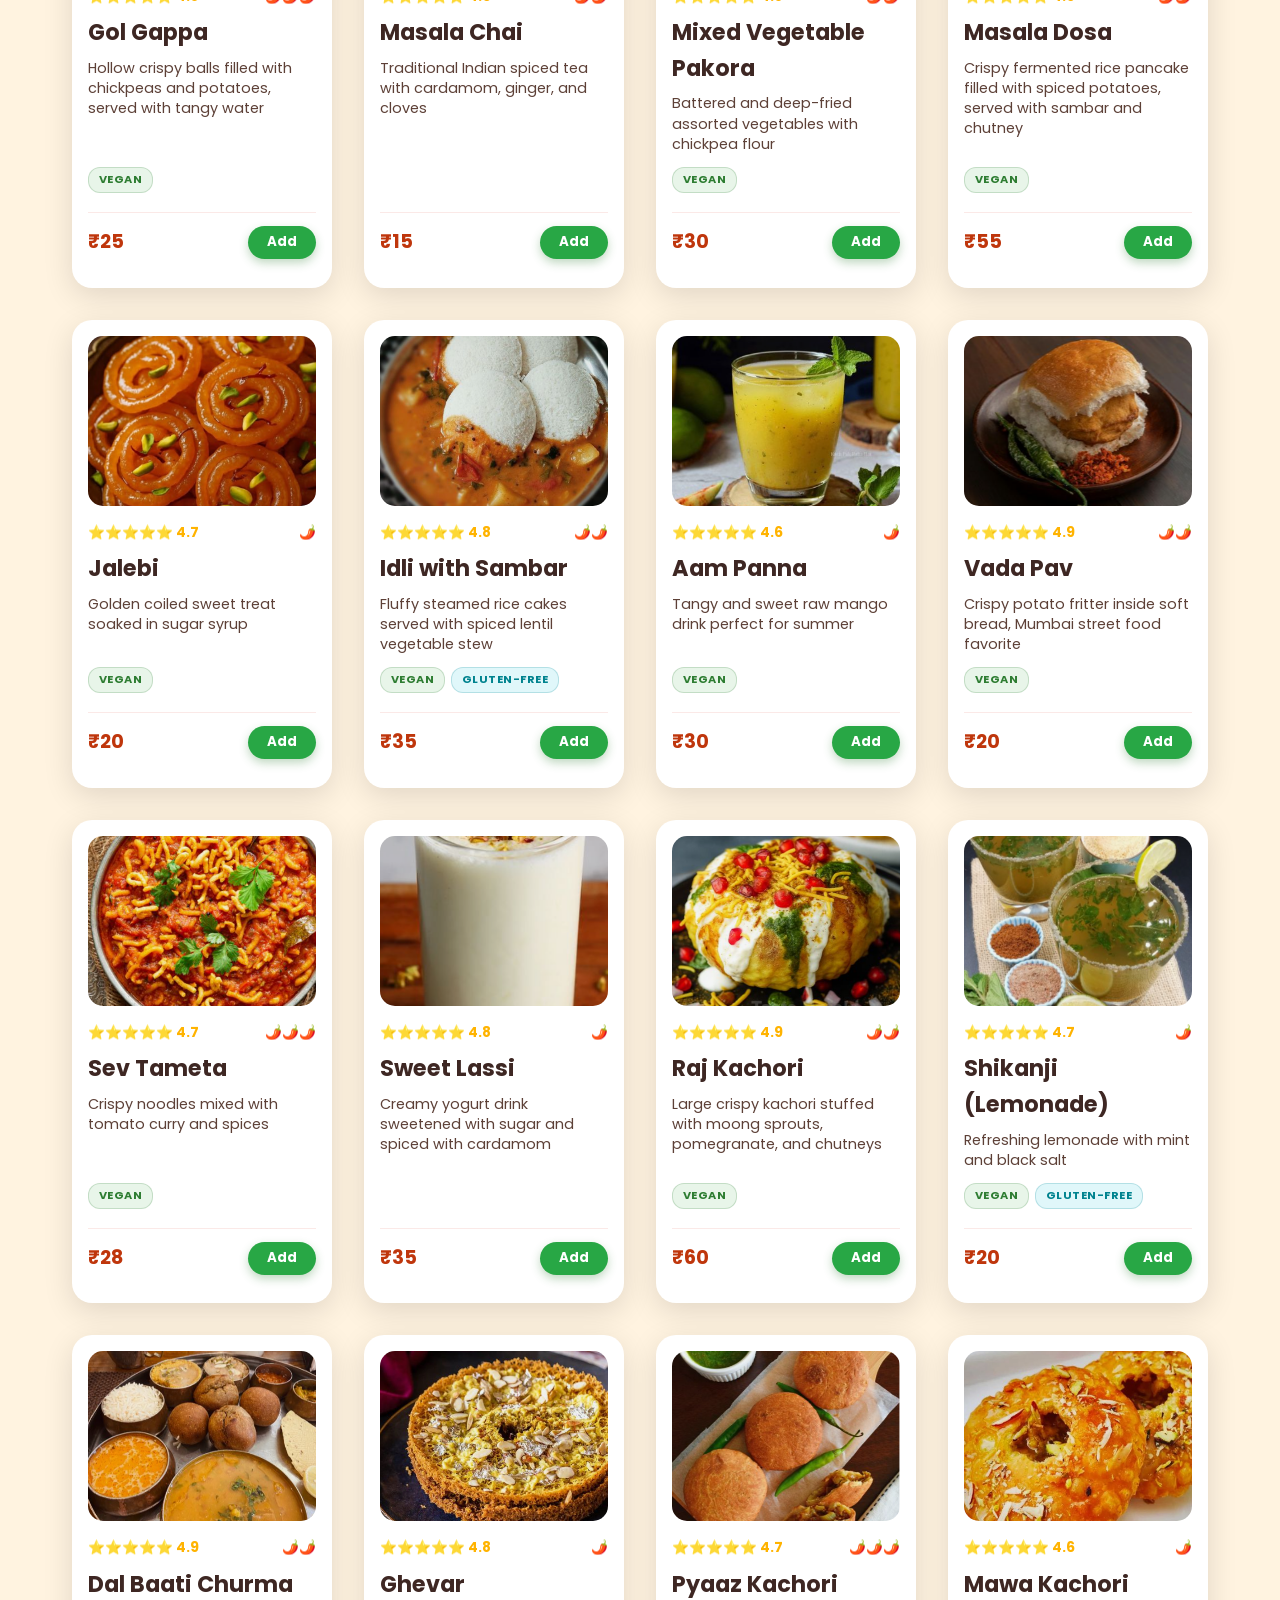
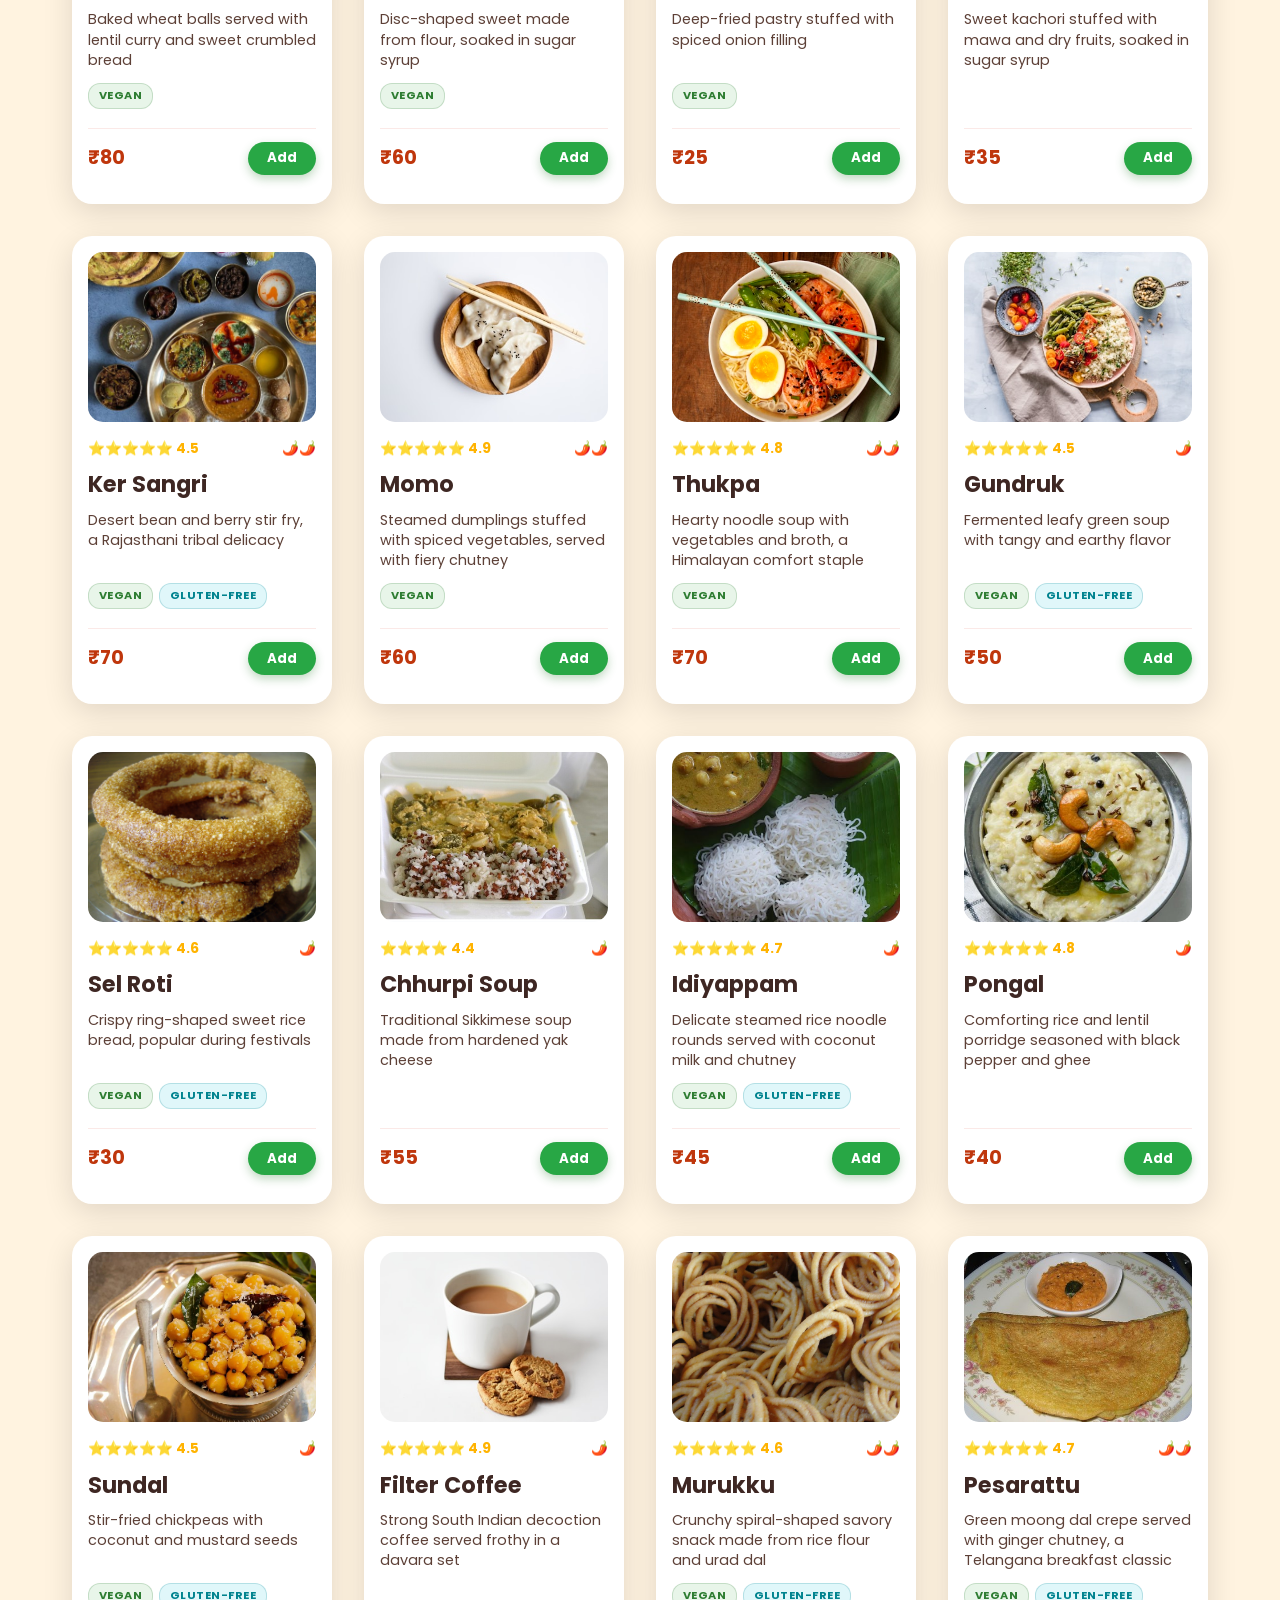
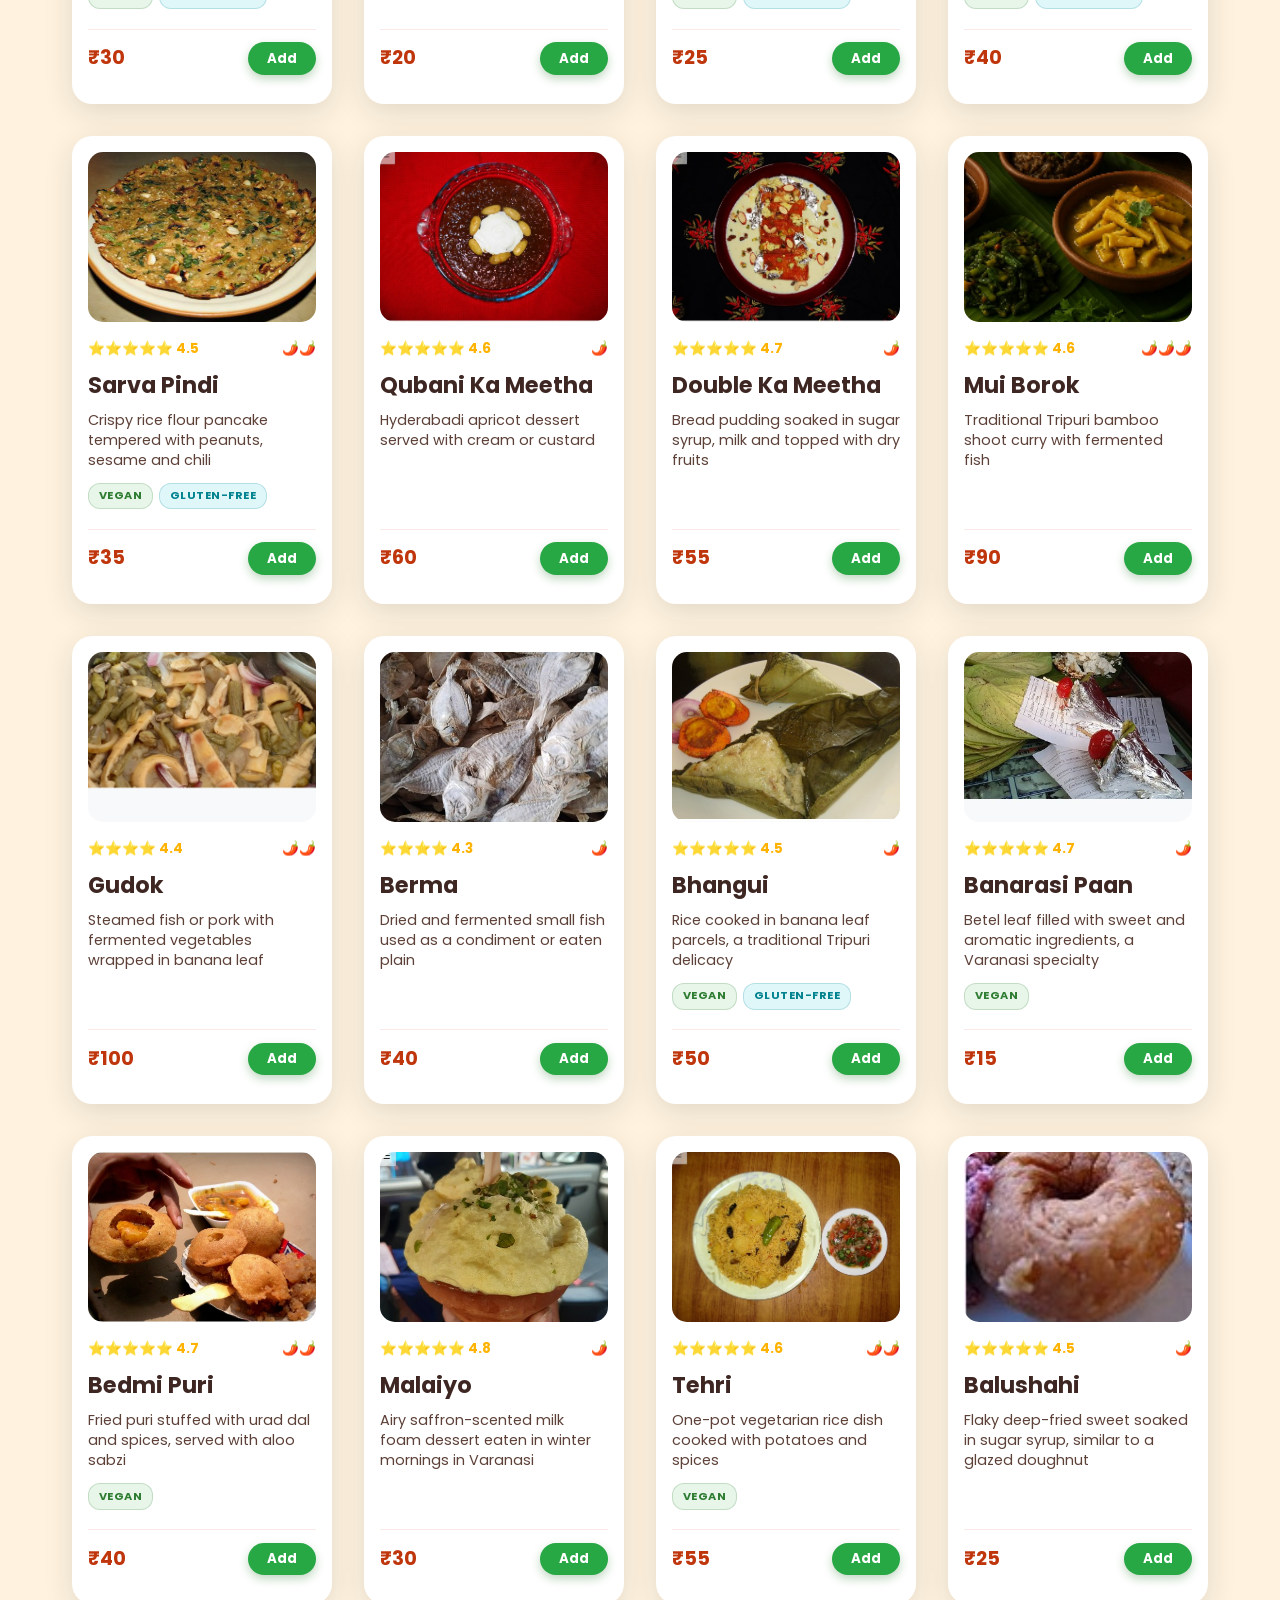
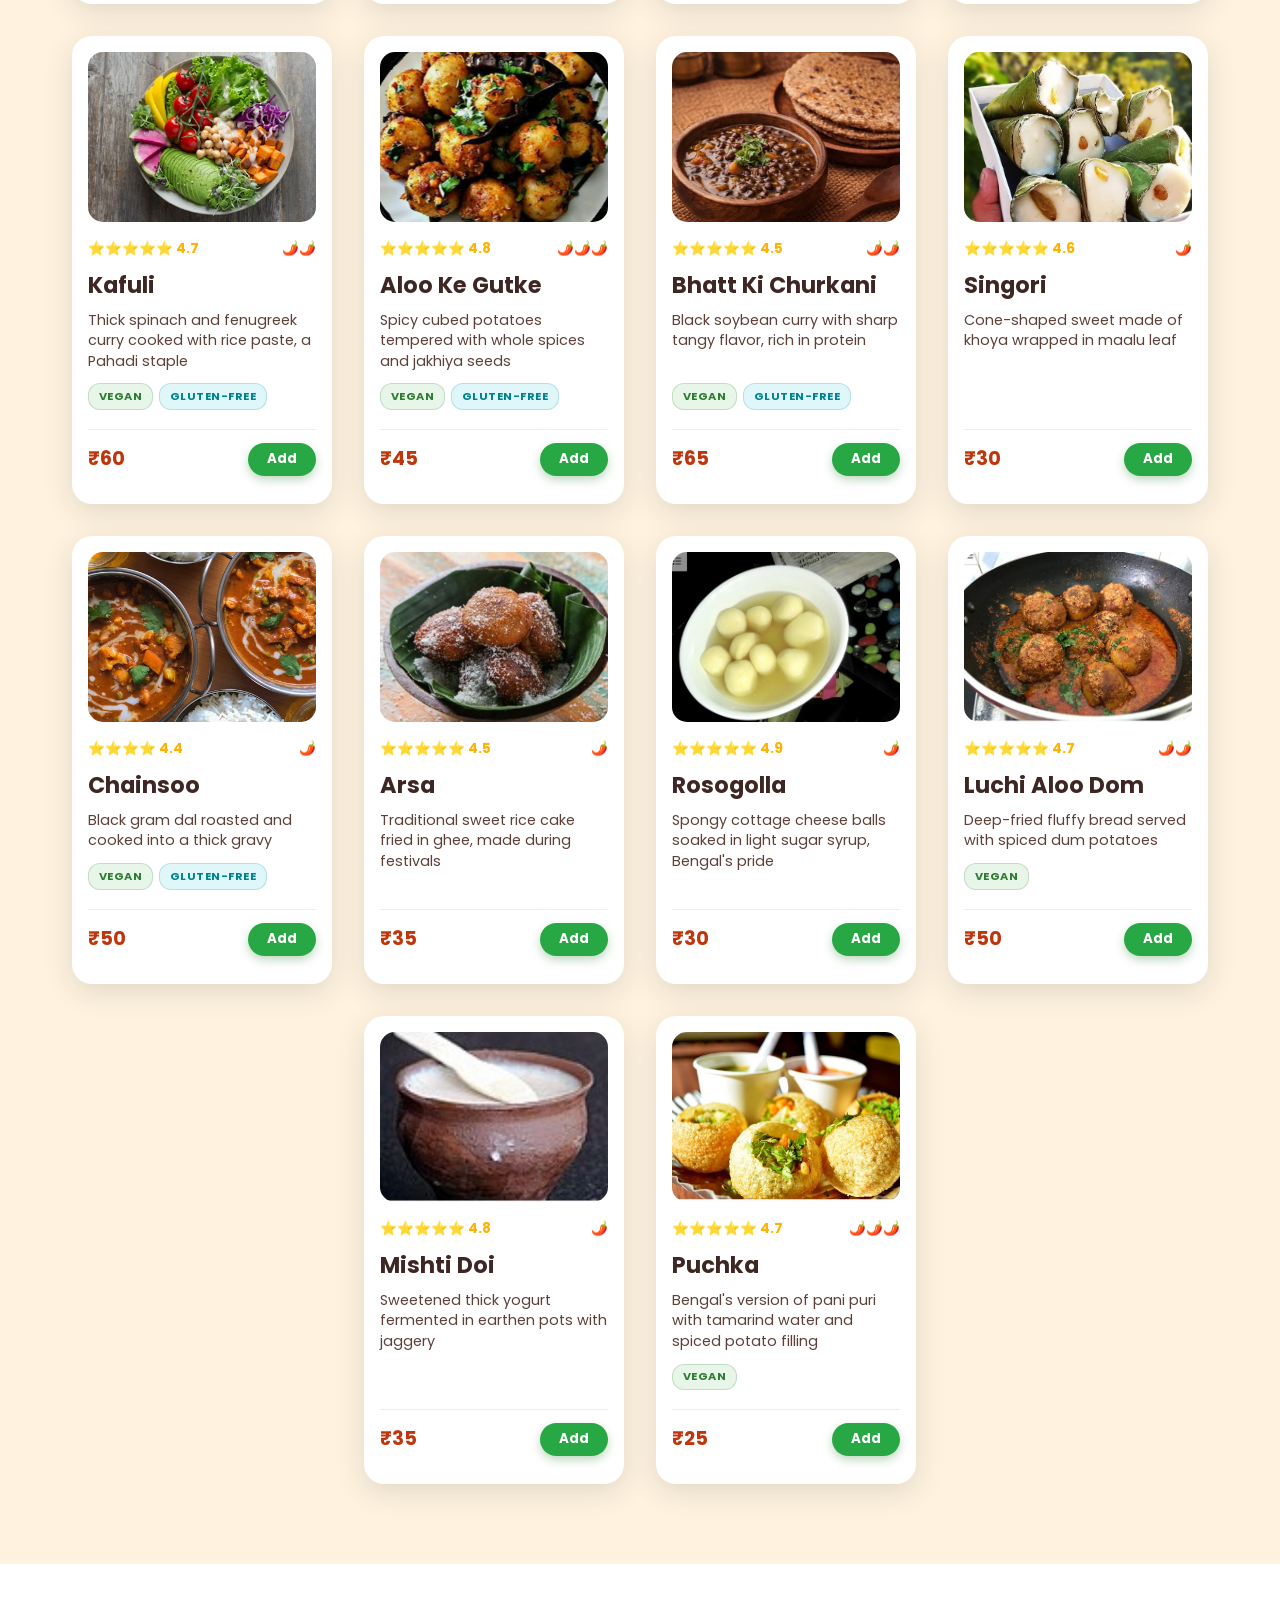
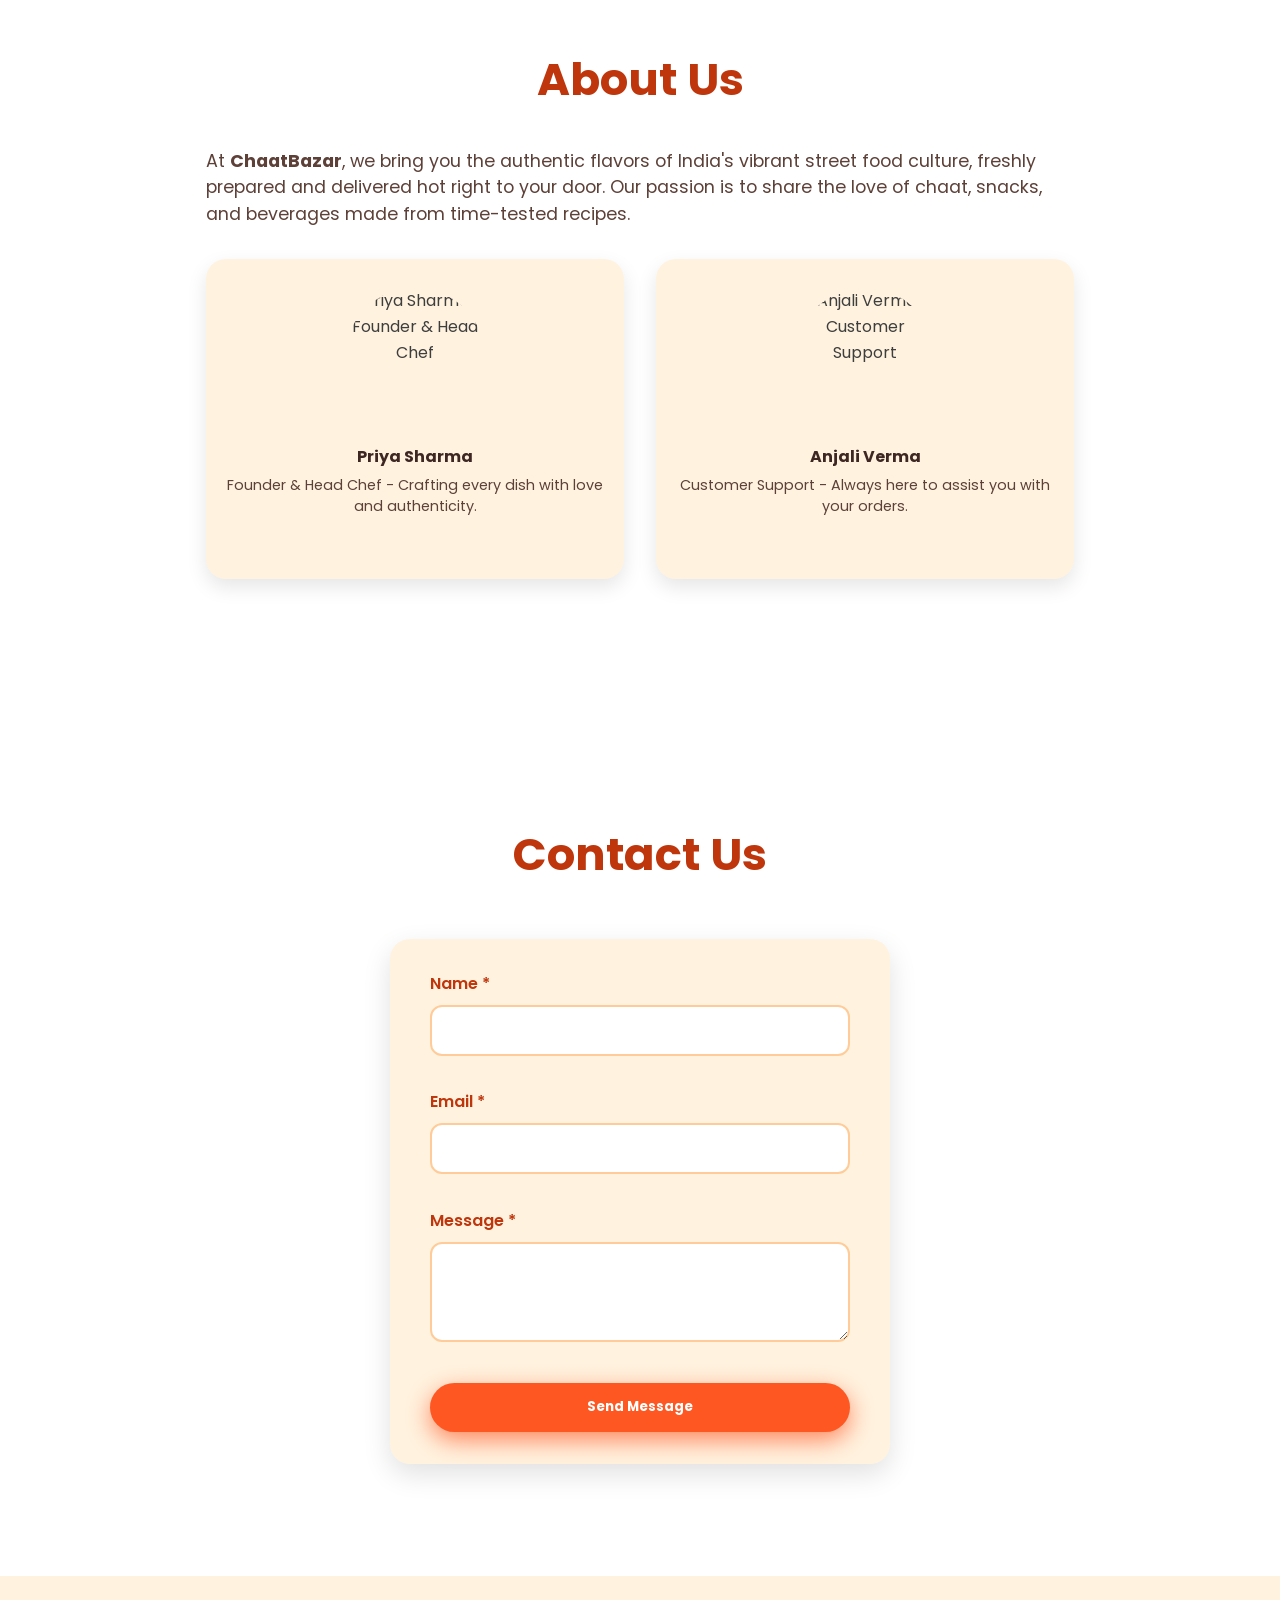
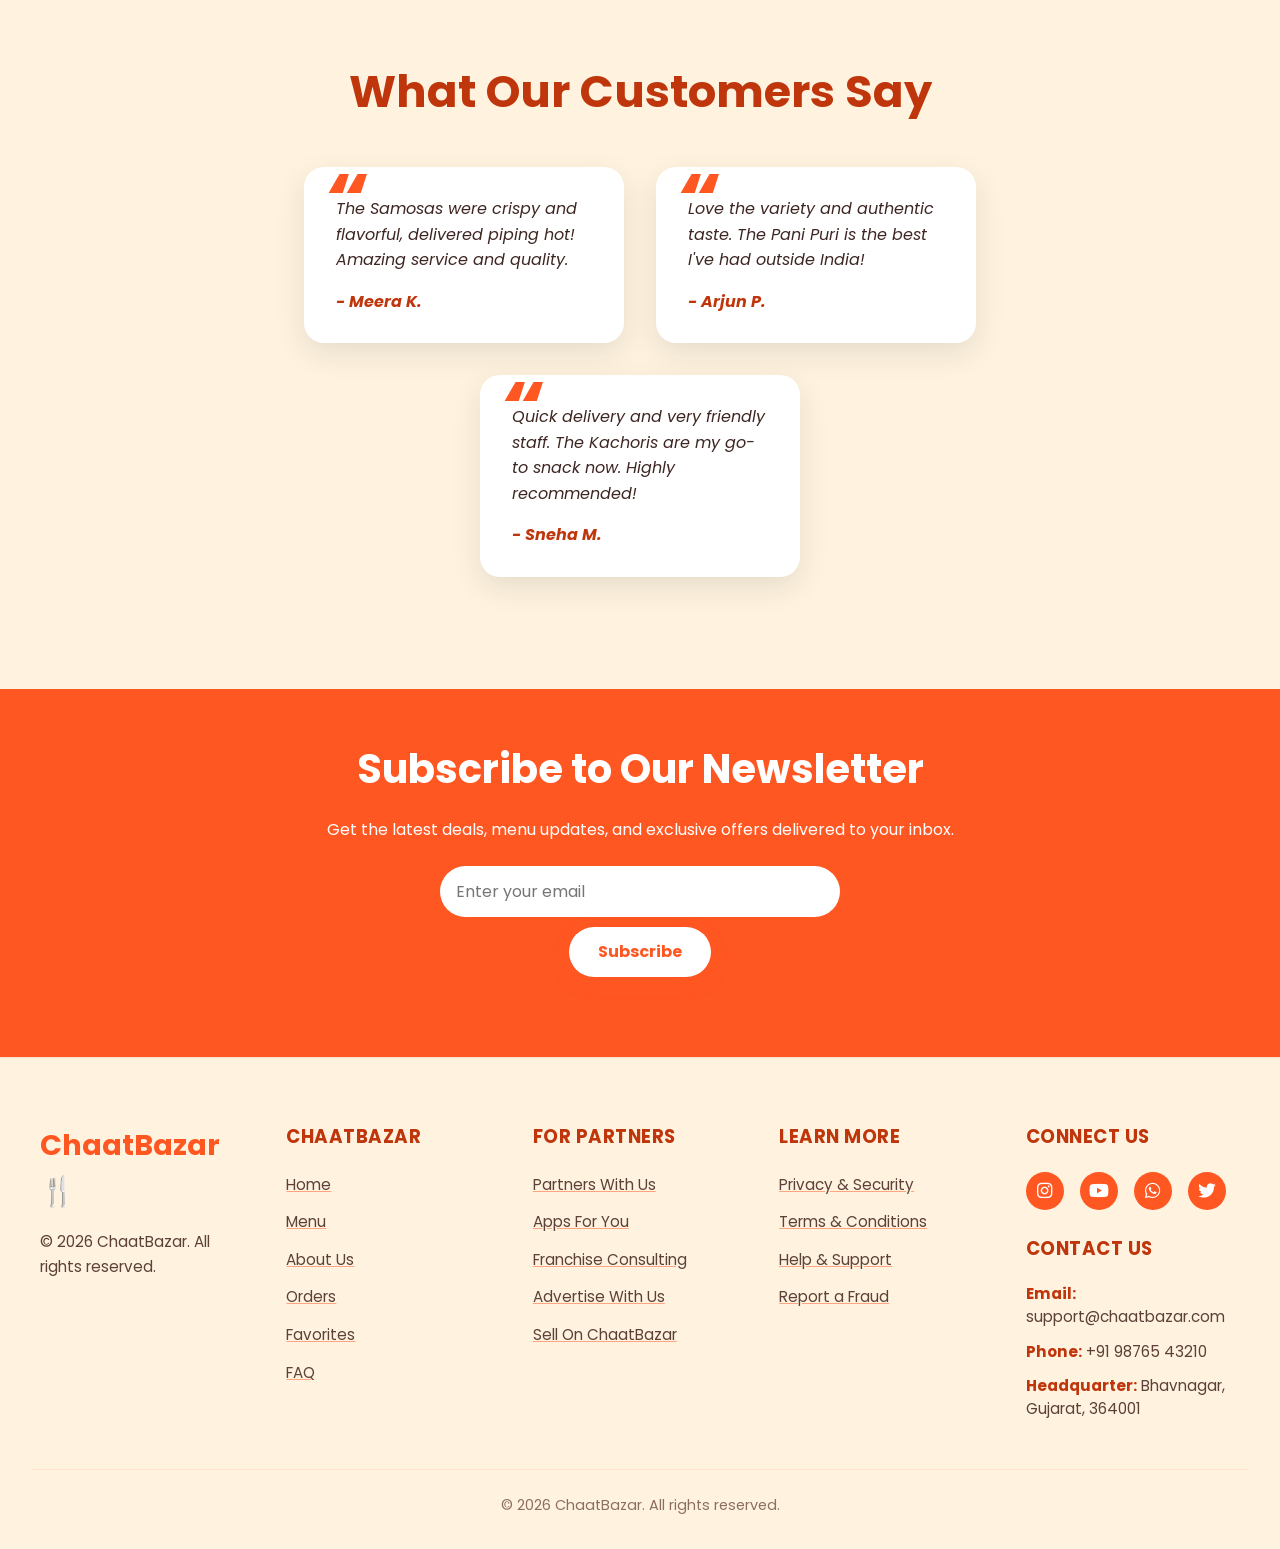
==== commit 2df149d5: "Merge branch 'main' into feature/footer-ui" ====
--- a/index.html
+++ b/index.html
@@ -31,13 +31,20 @@
           <a href="#menu" role="menuitem" tabindex="-1" class="menu-filter" data-filter="All">All</a>
         </div>
       </div>
-      <a href="#about" class="nav-link">About</a>
+      <a href="about.html" class="nav-link">About</a>
       <a href="orders.html" class="nav-link">Orders</a>
-      <a href="#cart-sidebar" class="nav-link" id="cart-open-btn" aria-label="Open Cart">Cart (<span id="cart-count">0</span>)</a>
-
+      <a href="#cart-sidebar" class="nav-link cart-btn-modern" id="cart-open-btn" aria-label="Open Cart">
+        <span class="cart-icon-wrapper">
+          <svg xmlns="http://www.w3.org/2000/svg" viewBox="0 0 24 24" fill="none" stroke="currentColor" stroke-width="2.2" stroke-linecap="round" stroke-linejoin="round" class="cart-svg-icon"><circle cx="9" cy="21" r="1"></circle><circle cx="20" cy="21" r="1"></circle><path d="M1 1h4l2.68 13.39a2 2 0 0 0 2 1.61h9.72a2 2 0 0 0 2-1.61L23 6H6"></path></svg>
+          <span id="cart-count" class="cart-badge">0</span>
+        </span>
+        <span class="cart-text">Cart</span>
+      </a>
       <div class="search-bar" role="search">
         <input type="search" placeholder="Search menu..." aria-label="Search menu" id="search-input" autocomplete="off" />
-        <button aria-label="Search" id="search-btn"></button>
+        <button aria-label="Search" id="search-btn">
+          <svg xmlns="http://www.w3.org/2000/svg" viewBox="0 0 24 24" fill="none" stroke="currentColor" stroke-width="2.5" stroke-linecap="round" stroke-linejoin="round" class="search-svg"><circle cx="11" cy="11" r="8"></circle><line x1="21" y1="21" x2="16.65" y2="16.65"></line></svg>
+        </button>
         <div class="search-suggestions" id="search-suggestions" style="display: none;"></div>
       </div>
       <button id="theme-toggle" class="theme-toggle" aria-label="Toggle Theme">
@@ -278,13 +285,66 @@
 
 <!-- Footer -->
 <footer>
-  <div class="social-icons">
-    <a href="https://facebook.com" target="_blank" rel="noopener noreferrer" aria-label="Facebook"><i class="fa-brands fa-facebook"></i></a>
-    <a href="https://instagram.com" target="_blank" rel="noopener noreferrer" aria-label="Instagram"><i class="fa-brands fa-instagram"></i></a>
-    <a href="https://twitter.com" target="_blank" rel="noopener noreferrer" aria-label="Twitter"><i class="fa-brands fa-twitter"></i></a>
-    <a href="https://github.com" target="_blank" rel="noopener noreferrer" aria-label="GitHub"><i class="fa-brands fa-github"></i></a>
-  </div>
-  <p>© 2026 ChaatBazar. All rights reserved.</p>
+  <div class="footer-container">
+    <div class="footer-column brand-col">
+      <div class="footer-brand">ChaatBazar 🍴</div>
+      <p class="footer-desc">Your ultimate destination for authentic and mouth-watering Indian street food - from crispy golgappas to hot samosas. Hassle-free delivery right to your doorstep.</p>
+    </div>
+    
+    <div class="footer-column">
+      <h3>ChaatBazar</h3>
+      <ul class="footer-links">
+        <li><a href="index.html">Home</a></li>
+        <li><a href="menu.html">Menu</a></li>
+        <li><a href="about.html">About Us</a></li>
+        <li><a href="orders.html">Orders</a></li>
+        <li><a href="favorites.html">Favorites</a></li>
+        <li><a href="faq.html">FAQ</a></li>
+      </ul>
+    </div>
+    
+    <div class="footer-column">
+      <h3>For Partners</h3>
+      <ul class="footer-links">
+        <li><a href="#">Partners With Us</a></li>
+        <li><a href="#">Apps For You</a></li>
+        <li><a href="#">Franchise Consulting</a></li>
+        <li><a href="#">Advertise With Us</a></li>
+        <li><a href="#">Sell On ChaatBazar</a></li>
+      </ul>
+    </div>
+    
+    <div class="footer-column">
+      <h3>Learn More</h3>
+      <ul class="footer-links">
+        <li><a href="#">Privacy & Security</a></li>
+        <li><a href="#">Terms & Conditions</a></li>
+        <li><a href="#">Help & Support</a></li>
+        <li><a href="#">Report a Fraud</a></li>
+      </ul>
+    </div>
+    
+    <div class="footer-column">
+      <div class="footer-social-wrapper">
+        <h3>Connect Us</h3>
+        <div class="footer-social-icons">
+          <a href="https://instagram.com" target="_blank" rel="noopener noreferrer" aria-label="Instagram"><i class="fa-brands fa-instagram"></i></a>
+          <a href="https://youtube.com" target="_blank" rel="noopener noreferrer" aria-label="YouTube"><i class="fa-brands fa-youtube"></i></a>
+          <a href="https://whatsapp.com" target="_blank" rel="noopener noreferrer" aria-label="WhatsApp"><i class="fa-brands fa-whatsapp"></i></a>
+          <a href="https://twitter.com" target="_blank" rel="noopener noreferrer" aria-label="Twitter"><i class="fa-brands fa-twitter"></i></a>
+        </div>
+      </div>
+      <h3>Contact Us</h3>
+      <ul class="footer-contact-info">
+        <li><strong>Email:</strong> support@chaatbazar.com</li>
+        <li><strong>Phone:</strong> +91 98765 43210</li>
+        <li><strong>Headquarter:</strong> Bhavnagar, Gujarat, 364001</li>
+      </ul>
+    </div>
+  </div>
+  <div class="footer-bottom">
+    <p>&copy; 2026 ChaatBazar. All rights reserved.</p>
+  </div>
 </footer>
 
 <div id="toast-notification" class="toast-notification"></div>
--- a/css/style.css
+++ b/css/style.css
@@ -265,6 +265,81 @@
     nav a.active {
       background: #e64a19;
       box-shadow: 0 0 8px rgb(230 74 25 / 0.8);
+    }
+
+    /* ===== Modern Cart Button ===== */
+    .cart-btn-modern {
+      display: inline-flex !important;
+      align-items: center;
+      gap: 0.6rem;
+      position: relative;
+      padding: 0.4rem 1.1rem !important;
+      border-radius: 50px !important;
+      background: rgba(255, 255, 255, 0.1) !important;
+      border: 1px solid rgba(255, 255, 255, 0.15) !important;
+      transition: all 0.3s cubic-bezier(0.4, 0, 0.2, 1) !important;
+      overflow: visible !important;
+      text-decoration: none !important;
+      white-space: nowrap !important;
+    }
+    .cart-btn-modern:hover {
+      background: #e64a19 !important;
+      border-color: #ff5722 !important;
+      box-shadow: 0 4px 15px rgba(230, 74, 25, 0.4) !important;
+      transform: translateY(-1px);
+    }
+    .cart-btn-modern.active {
+      background: #ff5722 !important;
+      border-color: #ff7b54 !important;
+      box-shadow: 0 4px 15px rgba(255, 87, 34, 0.3) !important;
+    }
+    .cart-icon-wrapper {
+      position: relative;
+      display: flex;
+      align-items: center;
+      justify-content: center;
+    }
+    .cart-svg-icon {
+      width: 18px;
+      height: 18px;
+      stroke: #ffffff;
+      stroke-width: 2.2;
+      transition: transform 0.2s ease;
+    }
+    .cart-btn-modern:hover .cart-svg-icon {
+      transform: scale(1.1);
+    }
+    .cart-badge {
+      position: absolute;
+      top: -9px;
+      right: -9px;
+      background-color: #ffc107;
+      color: #3e2723;
+      font-size: 0.65rem;
+      font-weight: 800;
+      min-width: 16px;
+      height: 16px;
+      border-radius: 50%;
+      display: flex;
+      align-items: center;
+      justify-content: center;
+      padding: 1px;
+      box-shadow: 0 2px 5px rgba(0, 0, 0, 0.2);
+      border: 1.5px solid #ff5722;
+      transition: transform 0.3s cubic-bezier(0.175, 0.885, 0.32, 1.275);
+    }
+    
+    /* Bounce animation when item added to cart */
+    .cart-bounce {
+      animation: badgeBounce 0.4s cubic-bezier(0.175, 0.885, 0.32, 1.275) !important;
+    }
+    @keyframes badgeBounce {
+      0%, 100% {
+        transform: scale(1);
+      }
+      50% {
+        transform: scale(1.45);
+      }
     }
 
     /* ===== Dropdown Nav ===== */
@@ -502,30 +577,66 @@
     /* ===== Search Bar ===== */
     .search-bar {
       position: relative;
-      margin-left: 1rem;
+      margin-left: 1.2rem;
+      display: flex;
+      align-items: center;
     }
     .search-bar input {
-      padding: 0.4rem 1.8rem 0.4rem 0.8rem;
-      border-radius: 20px;
-      border: none;
+      padding: 0.5rem 2.4rem 0.5rem 1rem;
+      border-radius: 24px;
+      border: 1px solid rgba(255, 87, 34, 0.15);
+      background-color: #fdfbf8;
       outline: none;
-      font-size: 1rem;
-      transition: box-shadow 0.3s ease;
-      width: 200px;
+      font-size: 0.95rem;
+      color: #3e2723;
+      transition: all 0.3s cubic-bezier(0.4, 0, 0.2, 1);
+      width: 210px;
+      box-shadow: inset 0 2px 4px rgba(0, 0, 0, 0.02);
+    }
+    .search-bar input::placeholder {
+      color: #a1887f;
+      opacity: 0.8;
+    }
+    .search-bar input:hover {
+      border-color: rgba(255, 87, 34, 0.4);
     }
     .search-bar input:focus {
-      box-shadow: 0 0 10px #ff5722;
+      background-color: #ffffff;
+      border-color: #ff5722;
+      box-shadow: 0 0 0 3px rgba(255, 87, 34, 0.15), 0 4px 12px rgba(255, 87, 34, 0.08);
     }
     .search-bar button {
       position: absolute;
-      right: 6px;
+      right: 8px;
       top: 50%;
       transform: translateY(-50%);
       border: none;
       background: transparent;
       color: #ff5722;
-      font-size: 1.2rem;
+      padding: 4px;
+      display: flex;
+      align-items: center;
+      justify-content: center;
+      cursor: pointer;
+      border-radius: 50%;
+      transition: all 0.2s ease;
       user-select: none;
+    }
+    .search-bar button:hover {
+      background-color: rgba(255, 87, 34, 0.08);
+    }
+    .search-bar button:active {
+      transform: translateY(-50%) scale(0.9);
+    }
+    .search-bar button .search-svg {
+      width: 16px;
+      height: 16px;
+      stroke-width: 2.5;
+      transition: transform 0.2s cubic-bezier(0.4, 0, 0.2, 1), stroke 0.2s ease;
+    }
+    .search-bar button:hover .search-svg {
+      transform: scale(1.1);
+      stroke: #bf360c;
     }
 
     /* ===== Hero Section ===== */
@@ -1166,32 +1277,173 @@
       background: #fbe9e7;
     }
 
-    /* ===== Footer ===== */
+    /* ===== Modern Premium Footer ===== */
     footer {
+      background: #fff3e0; /* Warm cream background */
+      color: #3e2723; /* Deep warm brown text */
+      padding: 4rem 2rem 2rem;
+      border-top: 1px solid rgba(255, 87, 34, 0.15);
+      user-select: text; /* Allow selecting text */
+      font-family: 'Poppins', sans-serif;
+    }
+    
+    .footer-container {
+      max-width: 1200px;
+      margin: 0 auto;
+      display: grid;
+      grid-template-columns: repeat(5, 1fr);
+      gap: 2rem;
+      margin-bottom: 3rem;
+    }
+    
+    @media (max-width: 1024px) {
+      .footer-container {
+        grid-template-columns: repeat(3, 1fr);
+      }
+    }
+    
+    @media (max-width: 768px) {
+      .footer-container {
+        grid-template-columns: repeat(2, 1fr);
+      }
+    }
+    
+    @media (max-width: 480px) {
+      .footer-container {
+        grid-template-columns: 1fr;
+      }
+    }
+    
+    .footer-brand {
+      font-size: 1.8rem;
+      font-weight: 700;
+      color: #ff5722; /* Vibrant orange logo */
+      margin-bottom: 1rem;
+      display: flex;
+      align-items: center;
+      gap: 0.5rem;
+      font-family: 'Poppins', sans-serif;
+    }
+    
+    .footer-desc {
+      font-size: 0.95rem;
+      color: #5d4037;
+      line-height: 1.6;
+      max-width: 320px;
+    }
+    
+    .footer-column h3 {
+      font-size: 1.15rem;
+      font-weight: 700;
+      color: #bf360c; /* Deep brand orange */
+      margin-bottom: 1.25rem;
+      text-transform: uppercase;
+      letter-spacing: 0.5px;
+    }
+    
+    .footer-links {
+      list-style: none;
+      padding: 0;
+      margin: 0;
+      display: flex;
+      flex-direction: column;
+      gap: 0.75rem;
+    }
+    
+    .footer-links li a {
+      color: #5d4037;
+      font-size: 0.95rem;
+      font-weight: 500;
+      transition: all 0.2s ease;
+      display: inline-block;
+    }
+    
+    .footer-links li a:hover {
+      color: #ff5722;
+      transform: translateX(3px);
+    }
+    
+    .footer-contact-info {
+      list-style: none;
+      padding: 0;
+      margin: 0;
+      display: flex;
+      flex-direction: column;
+      gap: 0.75rem;
+      color: #5d4037;
+      font-size: 0.95rem;
+    }
+    
+    .footer-contact-info li {
+      line-height: 1.5;
+    }
+    
+    .footer-contact-info strong {
+      color: #bf360c;
+    }
+    
+    .footer-social-wrapper {
+      margin-bottom: 1.5rem;
+    }
+    
+    .footer-social-icons {
+      display: flex;
+      gap: 1rem;
+      margin-top: 0.5rem;
+    }
+    
+    .footer-social-icons a {
+      display: flex;
+      align-items: center;
+      justify-content: center;
+      width: 38px;
+      height: 38px;
+      border-radius: 50%;
+      background: #ff5722;
+      color: white !important;
+      font-size: 1.1rem;
+      transition: all 0.3s ease;
+    }
+    
+    .footer-social-icons a:hover {
       background: #bf360c;
-      color: white;
+      transform: translateY(-3px);
+      box-shadow: 0 4px 10px rgba(255, 87, 34, 0.3);
+    }
+    
+    .footer-bottom {
+      border-top: 1px solid rgba(255, 87, 34, 0.1);
+      padding-top: 1.5rem;
       text-align: center;
-      padding: 2rem 1rem;
-      user-select: none;
-    }
-    footer p {
-      font-weight: 600;
-      margin-bottom: 1rem;
       font-size: 0.9rem;
-    }
-    .social-icons {
-      display: flex;
-      justify-content: center;
-      gap: 1.5rem;
-      margin-bottom: 0.8rem;
-    }
-    .social-icons a {
-      color: white;
-      font-size: 1.5rem;
-      transition: color 0.3s ease;
-    }
-    .social-icons a:hover {
-      color: #ffccbc;
+      color: #8d6e63;
+      font-weight: 500;
+    }
+    
+    .footer-bottom p {
+      margin: 0;
+    }
+    
+    /* Dark Mode Overrides */
+    body.dark footer {
+      background: #1e1e1e;
+      border-top-color: rgba(255, 87, 34, 0.1);
+      color: #ccc;
+    }
+    
+    body.dark .footer-desc, 
+    body.dark .footer-links li a, 
+    body.dark .footer-contact-info {
+      color: #aaa;
+    }
+    
+    body.dark .footer-links li a:hover {
+      color: #ff7b54;
+    }
+    
+    body.dark .footer-bottom {
+      border-top-color: rgba(255, 255, 255, 0.05);
+      color: #777;
     }
 
     /* ===== Enhanced Animations & Transitions ===== */
@@ -2453,6 +2705,74 @@
   );
 }
 
+/* Dark Mode Search Bar overrides */
+body.dark .search-bar input {
+  background-color: #2c2c2c;
+  color: #f5f5f5;
+  border-color: rgba(255, 255, 255, 0.12);
+  box-shadow: inset 0 2px 4px rgba(0, 0, 0, 0.2);
+}
+body.dark .search-bar input::placeholder {
+  color: #8d6e63;
+}
+body.dark .search-bar input:hover {
+  border-color: rgba(255, 87, 34, 0.4);
+}
+body.dark .search-bar input:focus {
+  background-color: #1e1e1e;
+  border-color: #ff5722;
+  box-shadow: 0 0 0 3px rgba(255, 87, 34, 0.25), 0 4px 12px rgba(0, 0, 0, 0.3);
+}
+body.dark .search-bar button {
+  color: #ff5722;
+}
+body.dark .search-bar button:hover {
+  background-color: rgba(255, 87, 34, 0.15);
+}
+body.dark .search-bar button:hover .search-svg {
+  stroke: #ff7b54;
+}
+body.dark .search-suggestions {
+  background: rgba(30, 30, 30, 0.98);
+  border-color: rgba(255, 87, 34, 0.3);
+  box-shadow: 0 12px 48px rgba(0, 0, 0, 0.6);
+}
+body.dark .suggestion-item {
+  border-bottom: 1px solid rgba(255, 87, 34, 0.12);
+}
+body.dark .suggestion-name {
+  color: #eee;
+}
+body.dark .suggestion-category {
+  color: #ffab91;
+}
+body.dark .suggestion-item:hover {
+  background: rgba(255, 87, 34, 0.15);
+}
+body.dark .suggestion-item.no-matches {
+  color: #ff7b54;
+}
+
+/* Dark Mode Cart Button overrides */
+body.dark .cart-btn-modern {
+  background: rgba(255, 255, 255, 0.05) !important;
+  border-color: rgba(255, 255, 255, 0.12) !important;
+}
+body.dark .cart-btn-modern:hover {
+  background: #ff5722 !important;
+  border-color: #ff7b54 !important;
+  box-shadow: 0 4px 15px rgba(255, 87, 34, 0.4) !important;
+}
+body.dark .cart-btn-modern.active {
+  background: #ff5722 !important;
+  border-color: #ff7b54 !important;
+  box-shadow: 0 4px 15px rgba(255, 87, 34, 0.3) !important;
+}
+body.dark .cart-badge {
+  background-color: #ffb300;
+  border-color: #ff5722;
+  color: #1e1e1e;
+}
 
 /* ===== Custom Scrollbar ===== */
 ::-webkit-scrollbar {
@@ -2467,6 +2787,7 @@
 }
 ::-webkit-scrollbar-thumb:hover {
   background: #e64a19;
+}
 /* ===== Accessibility Styles ===== */
 
 /* Skip link - visible on focus */
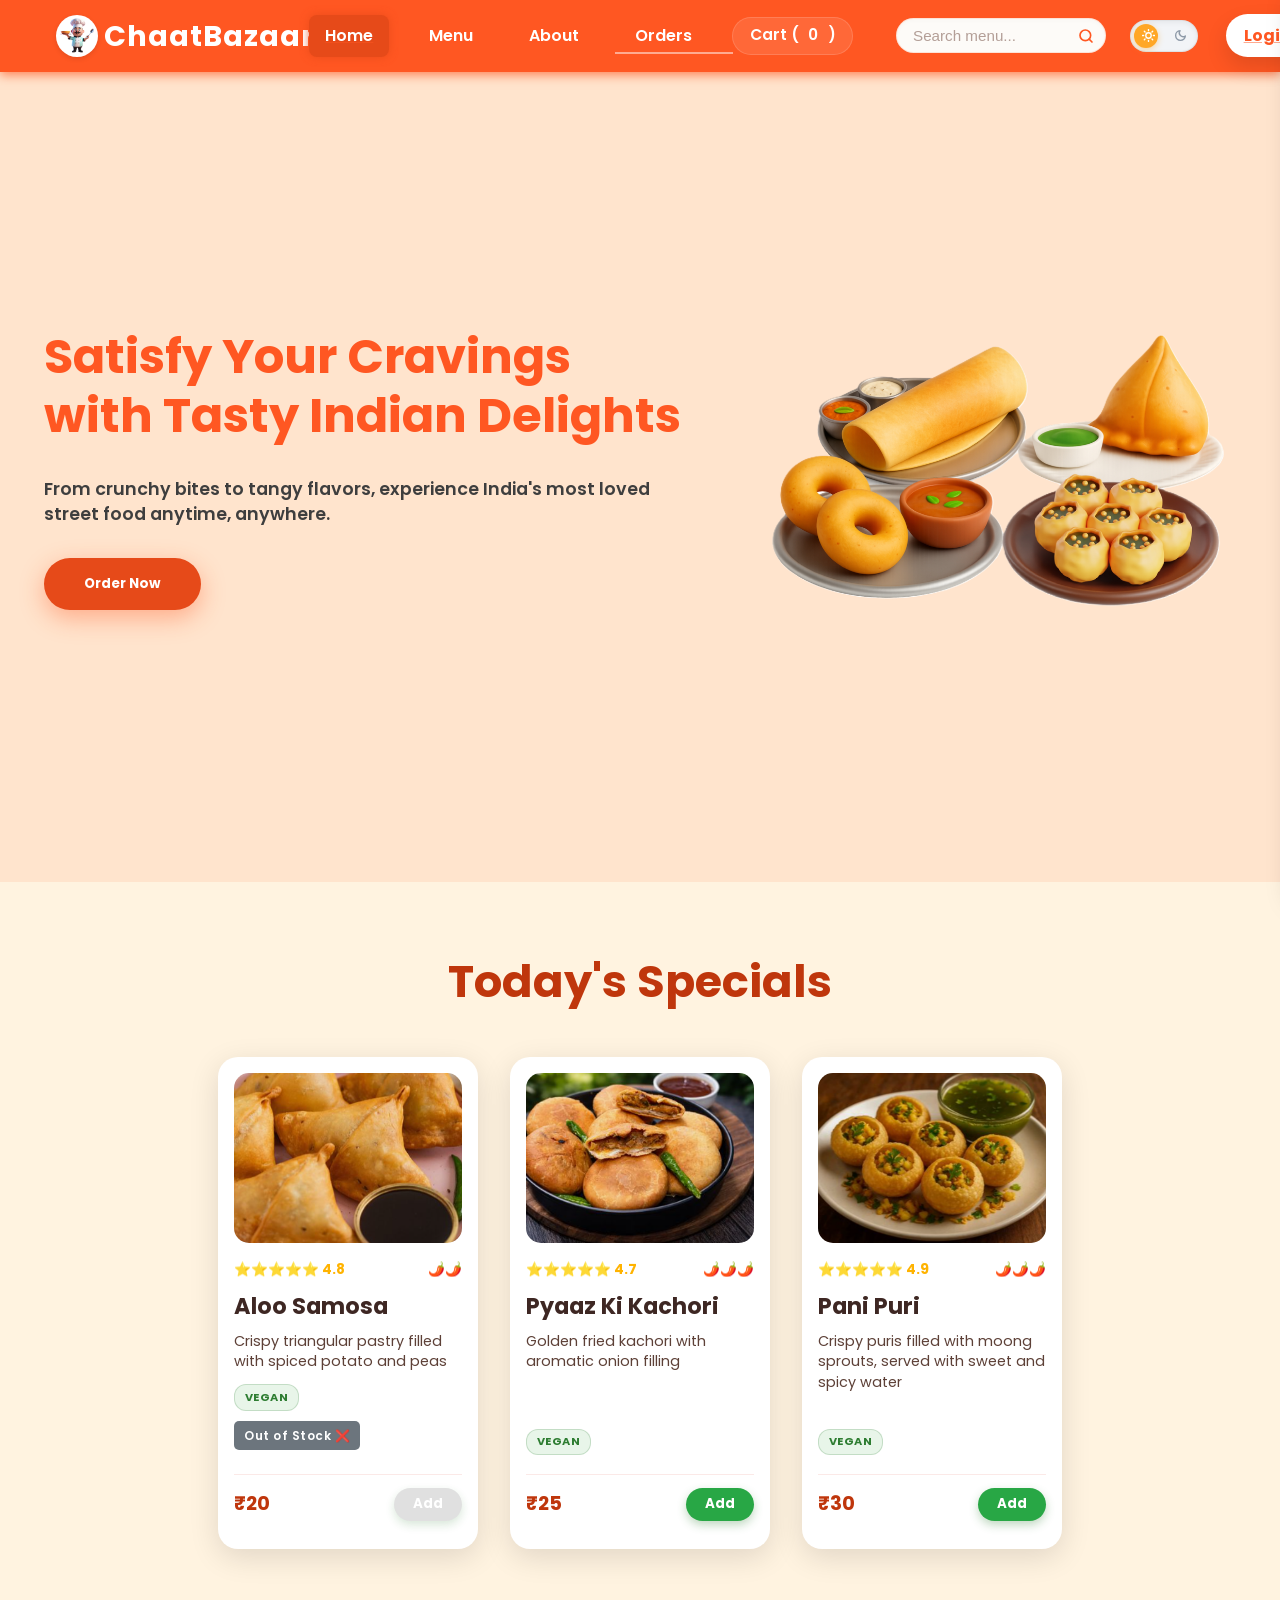
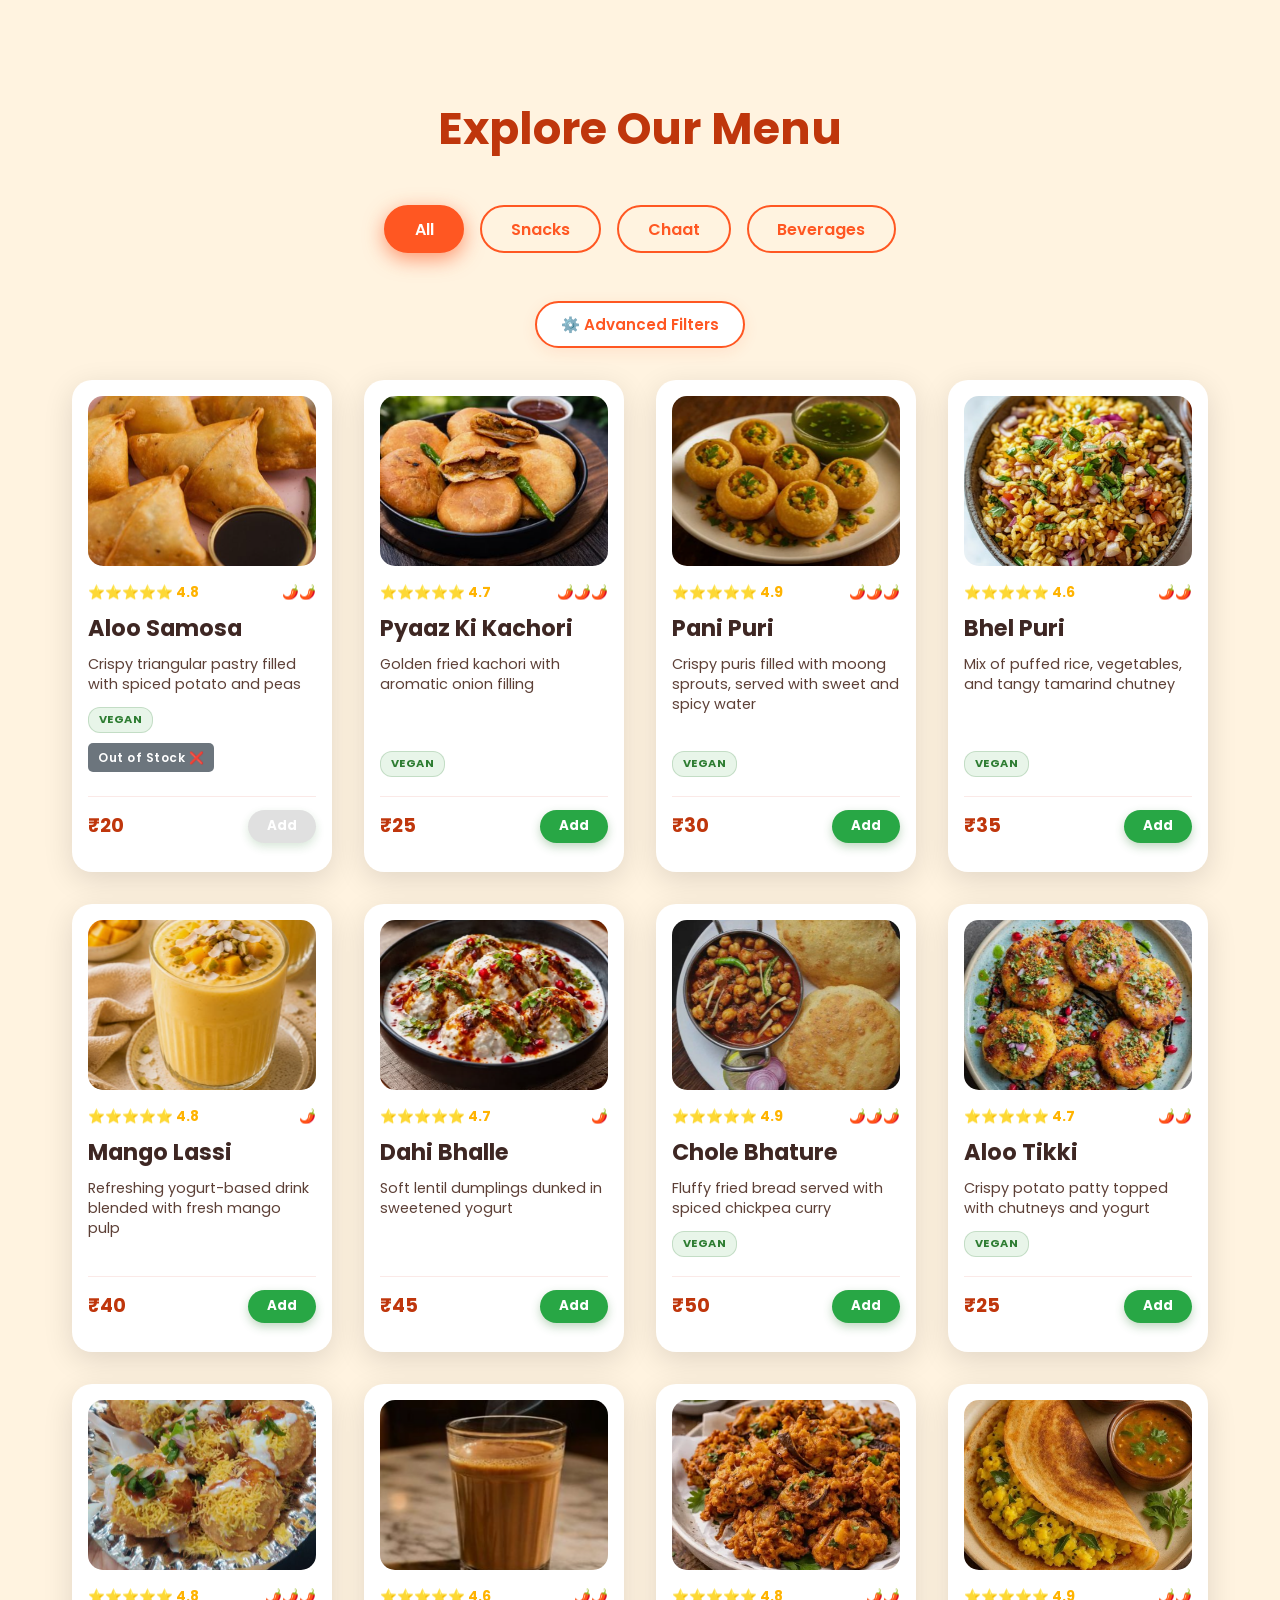
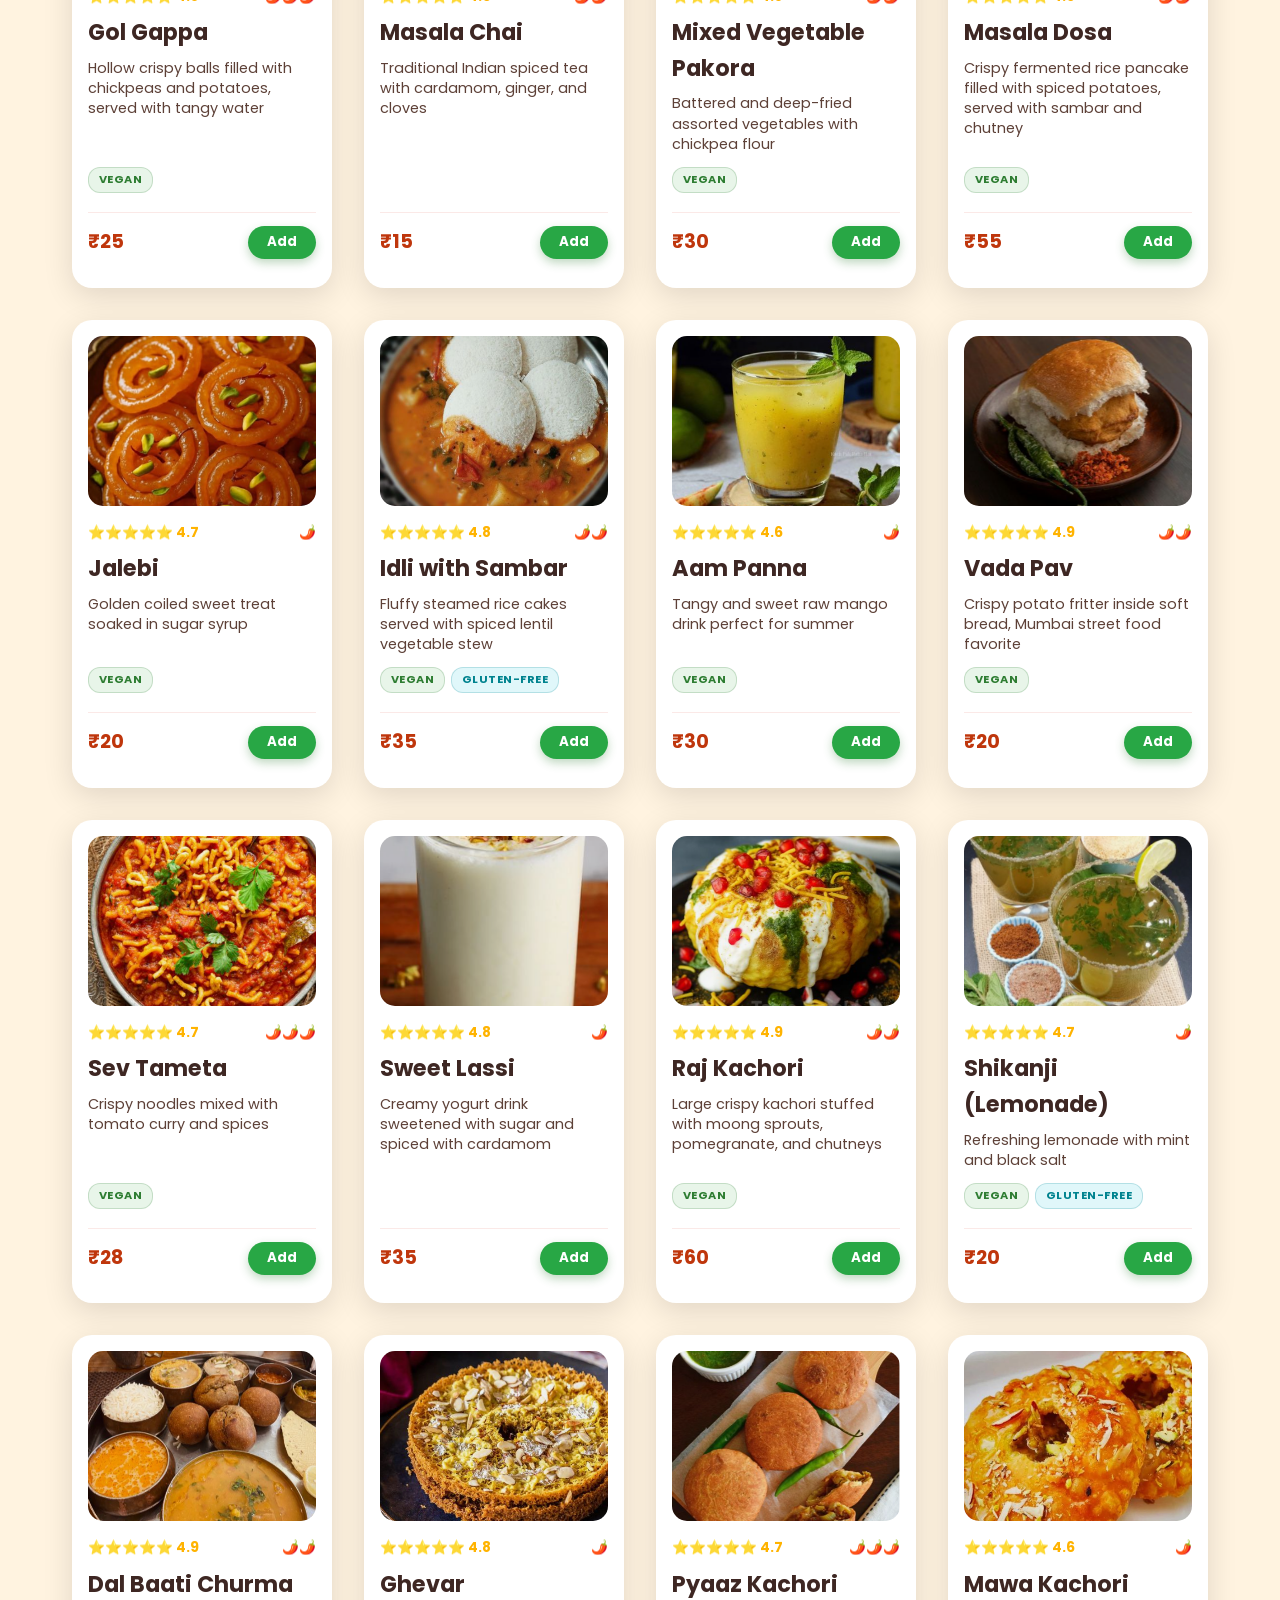
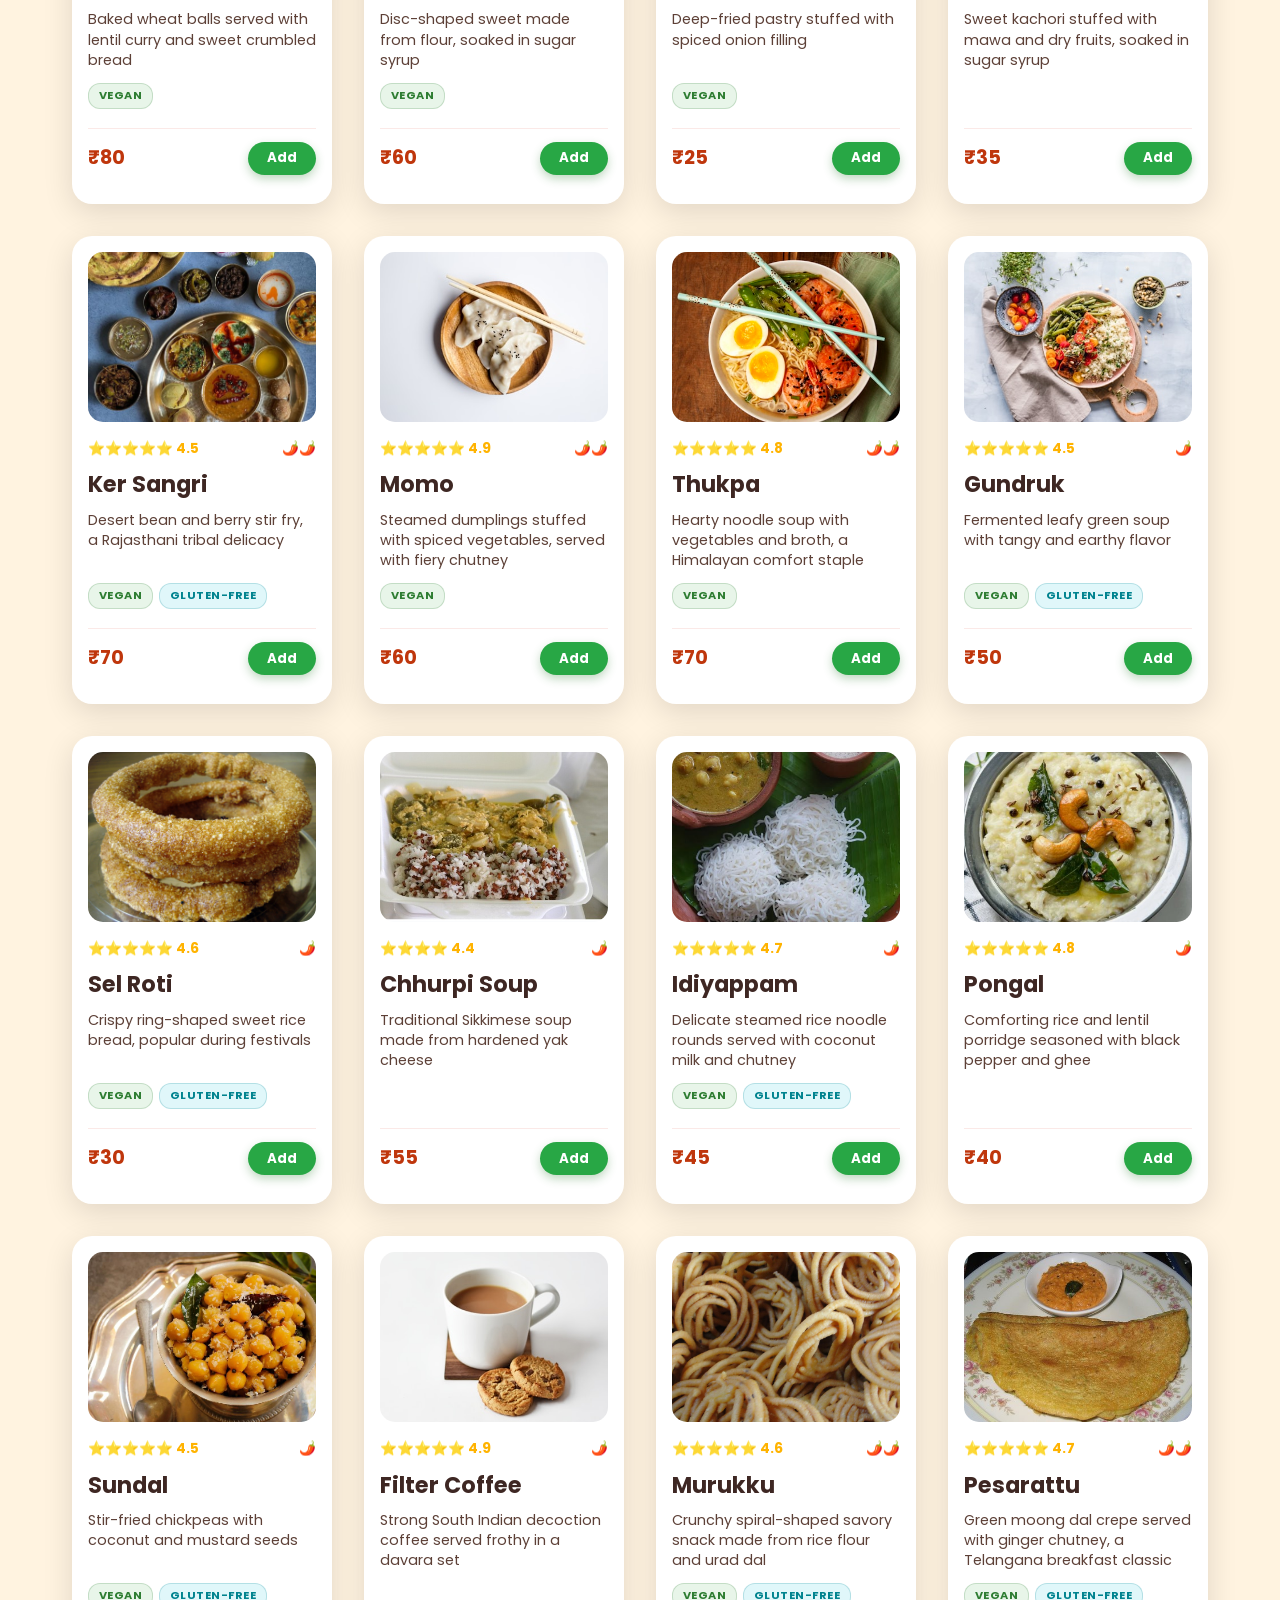
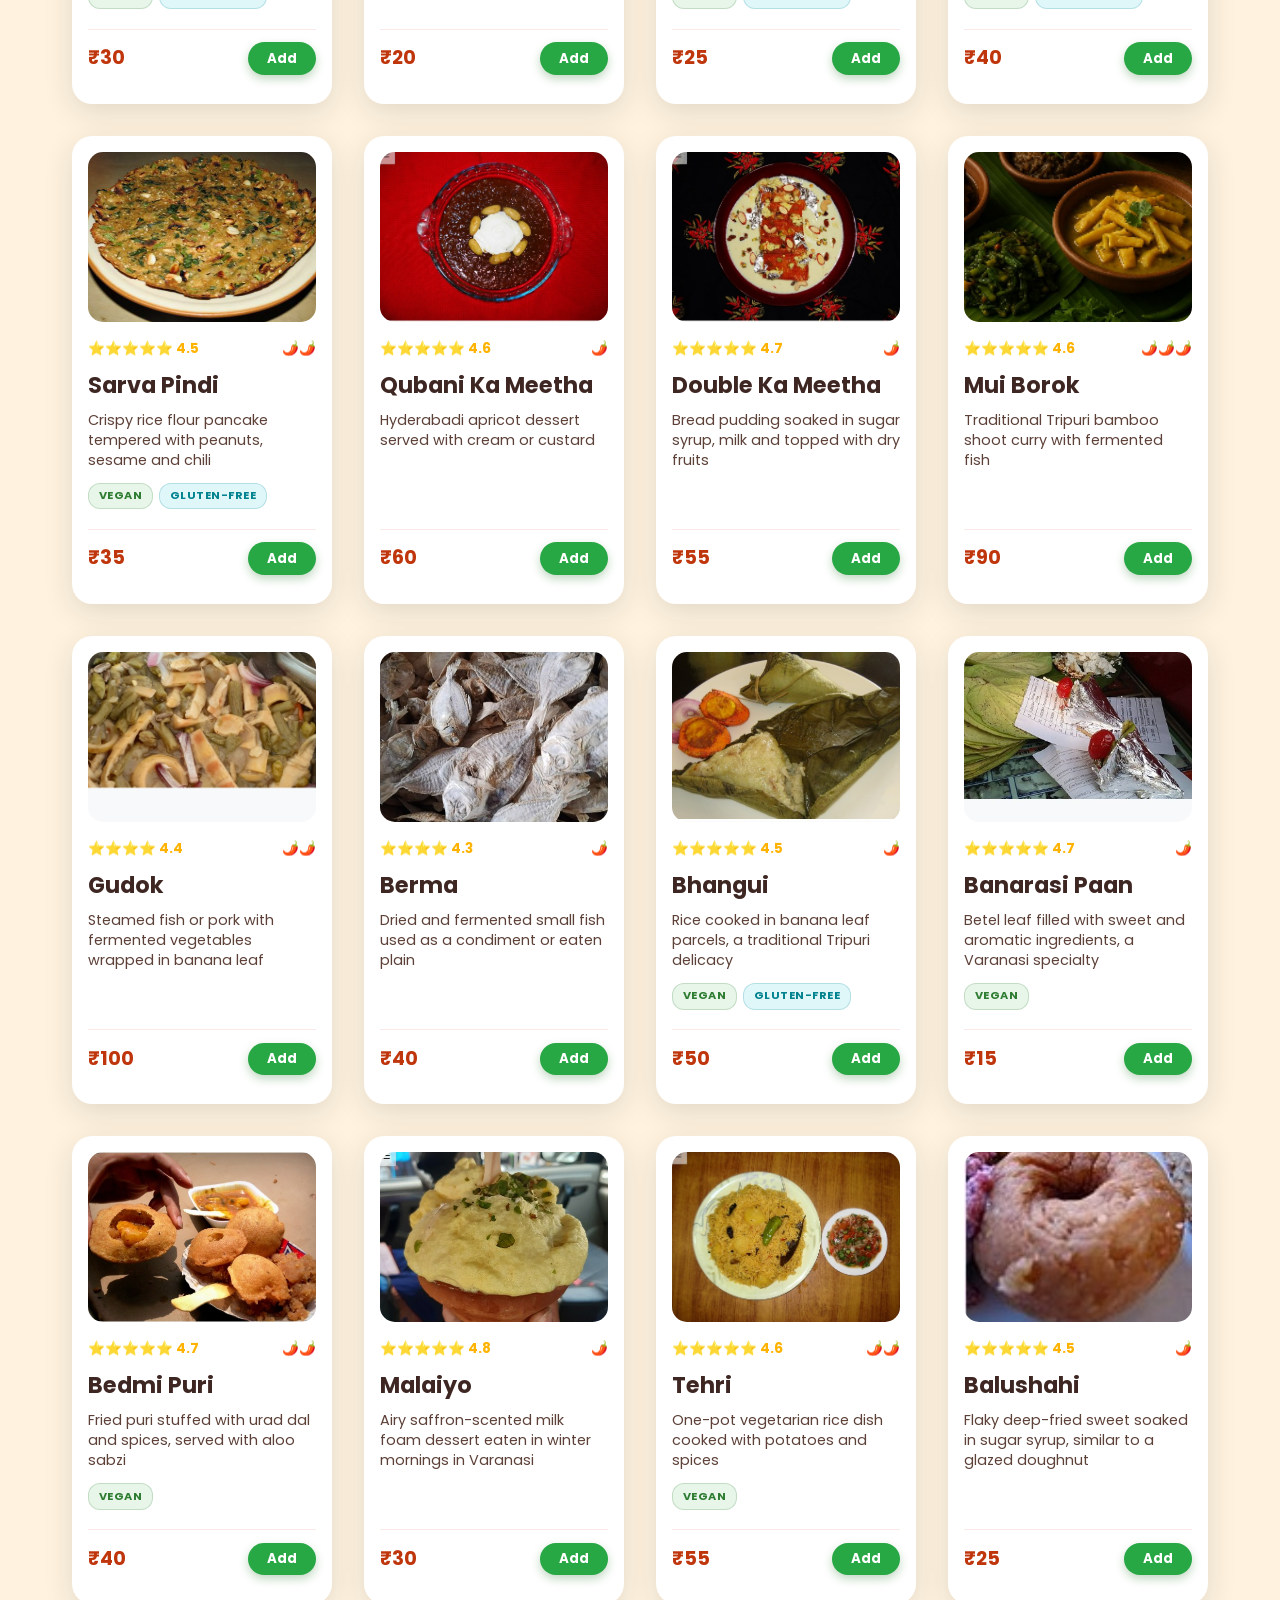
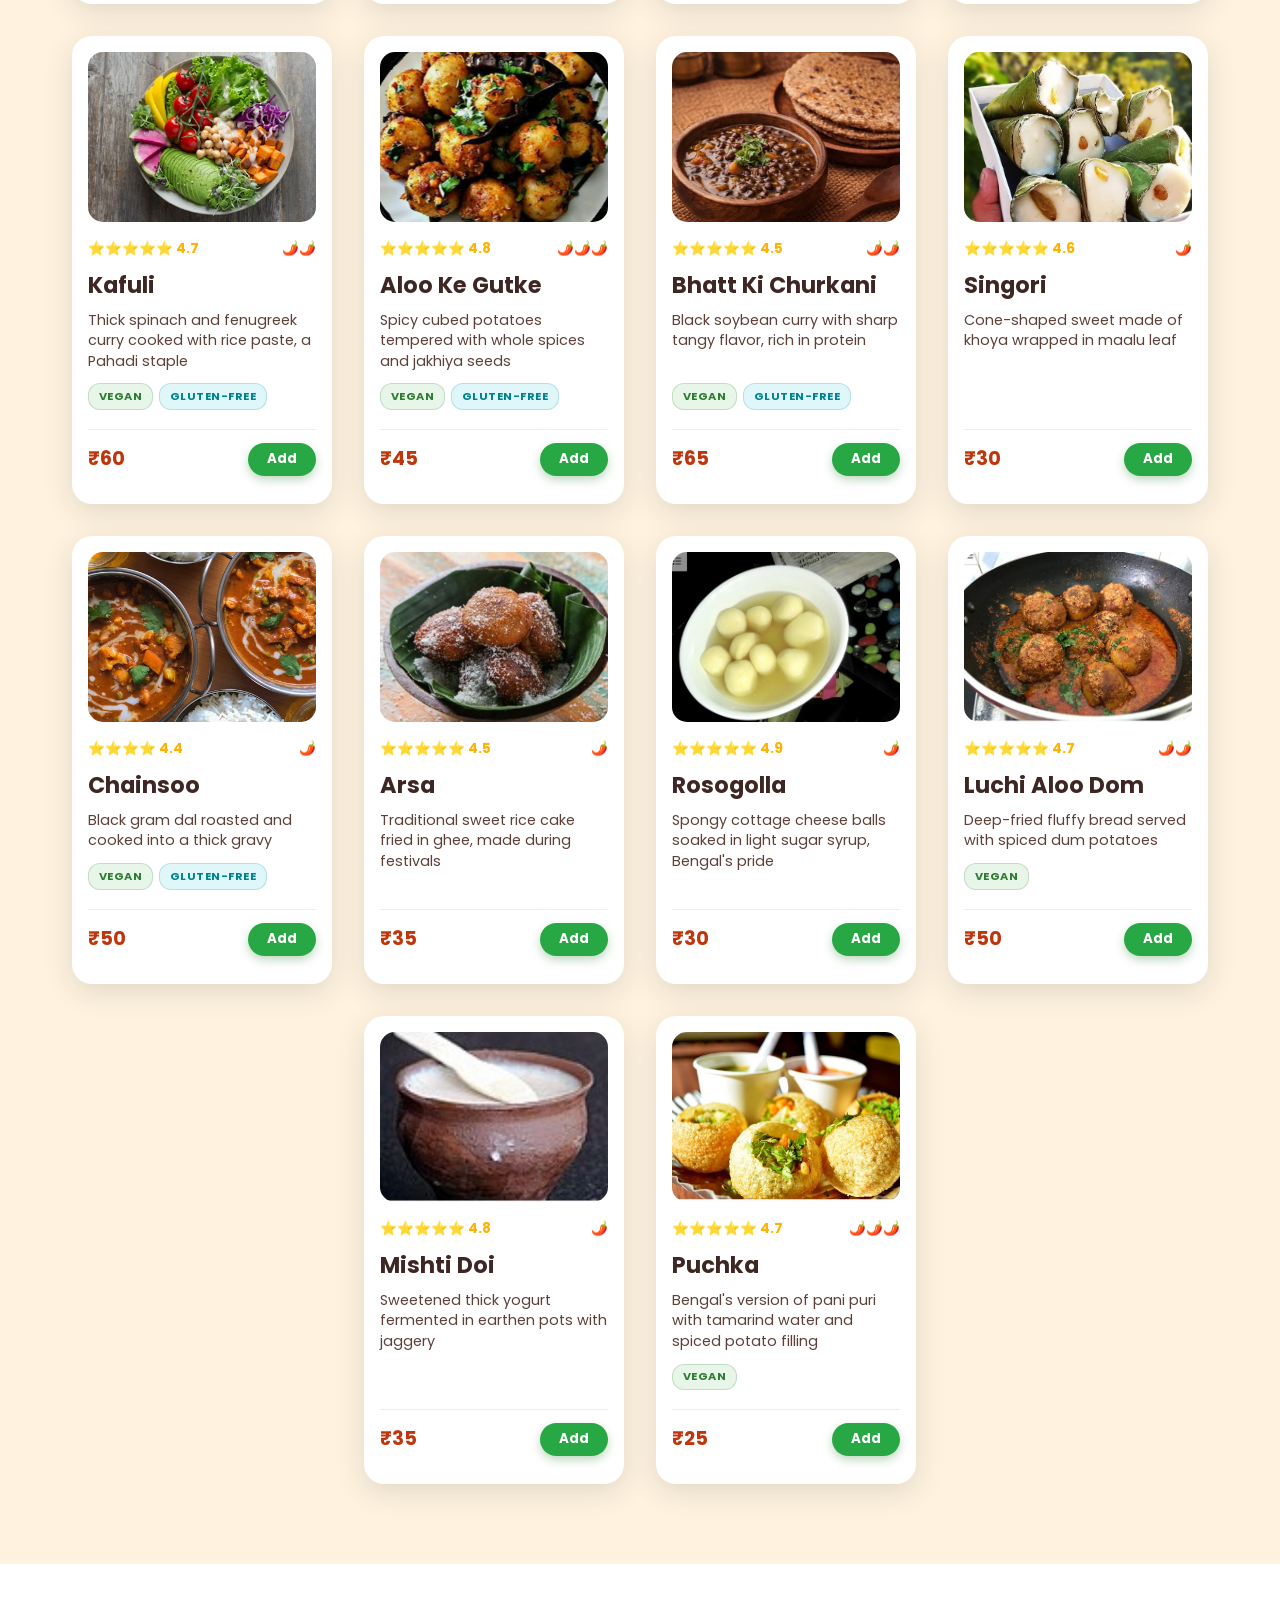
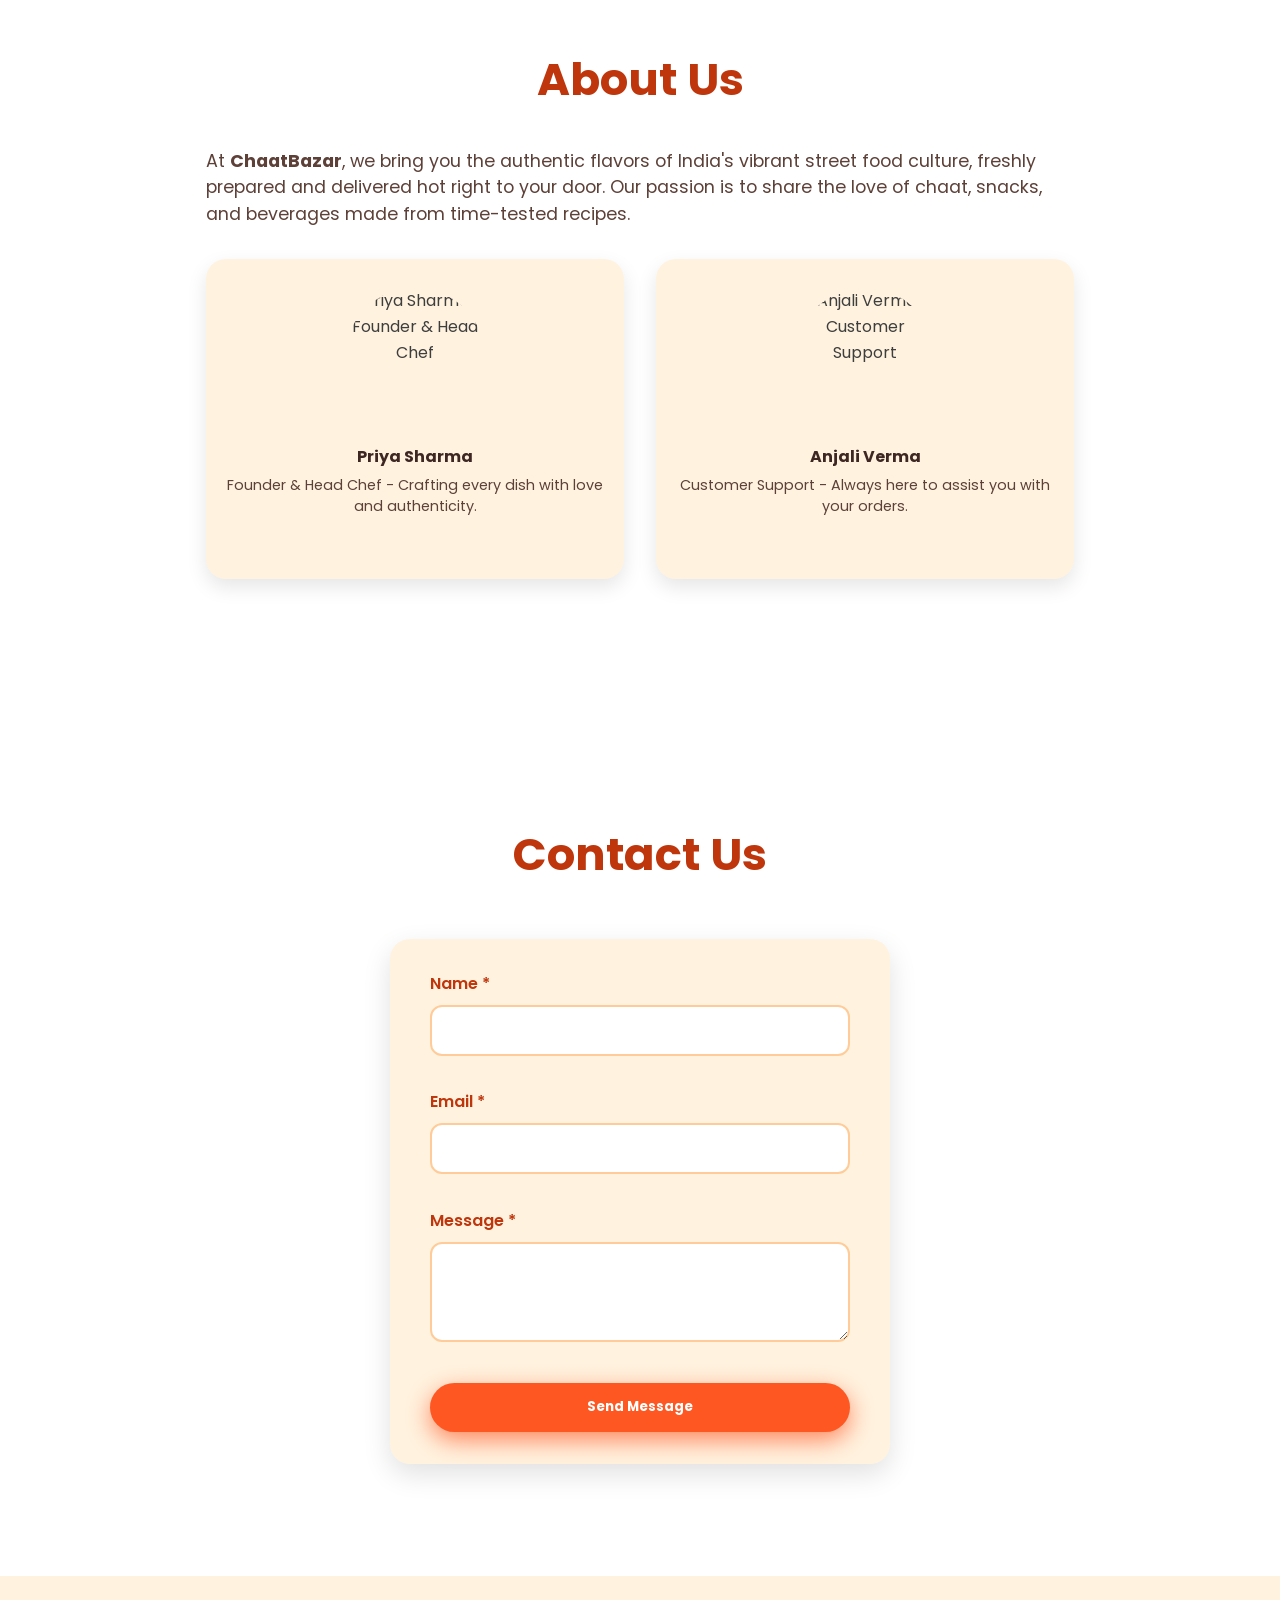
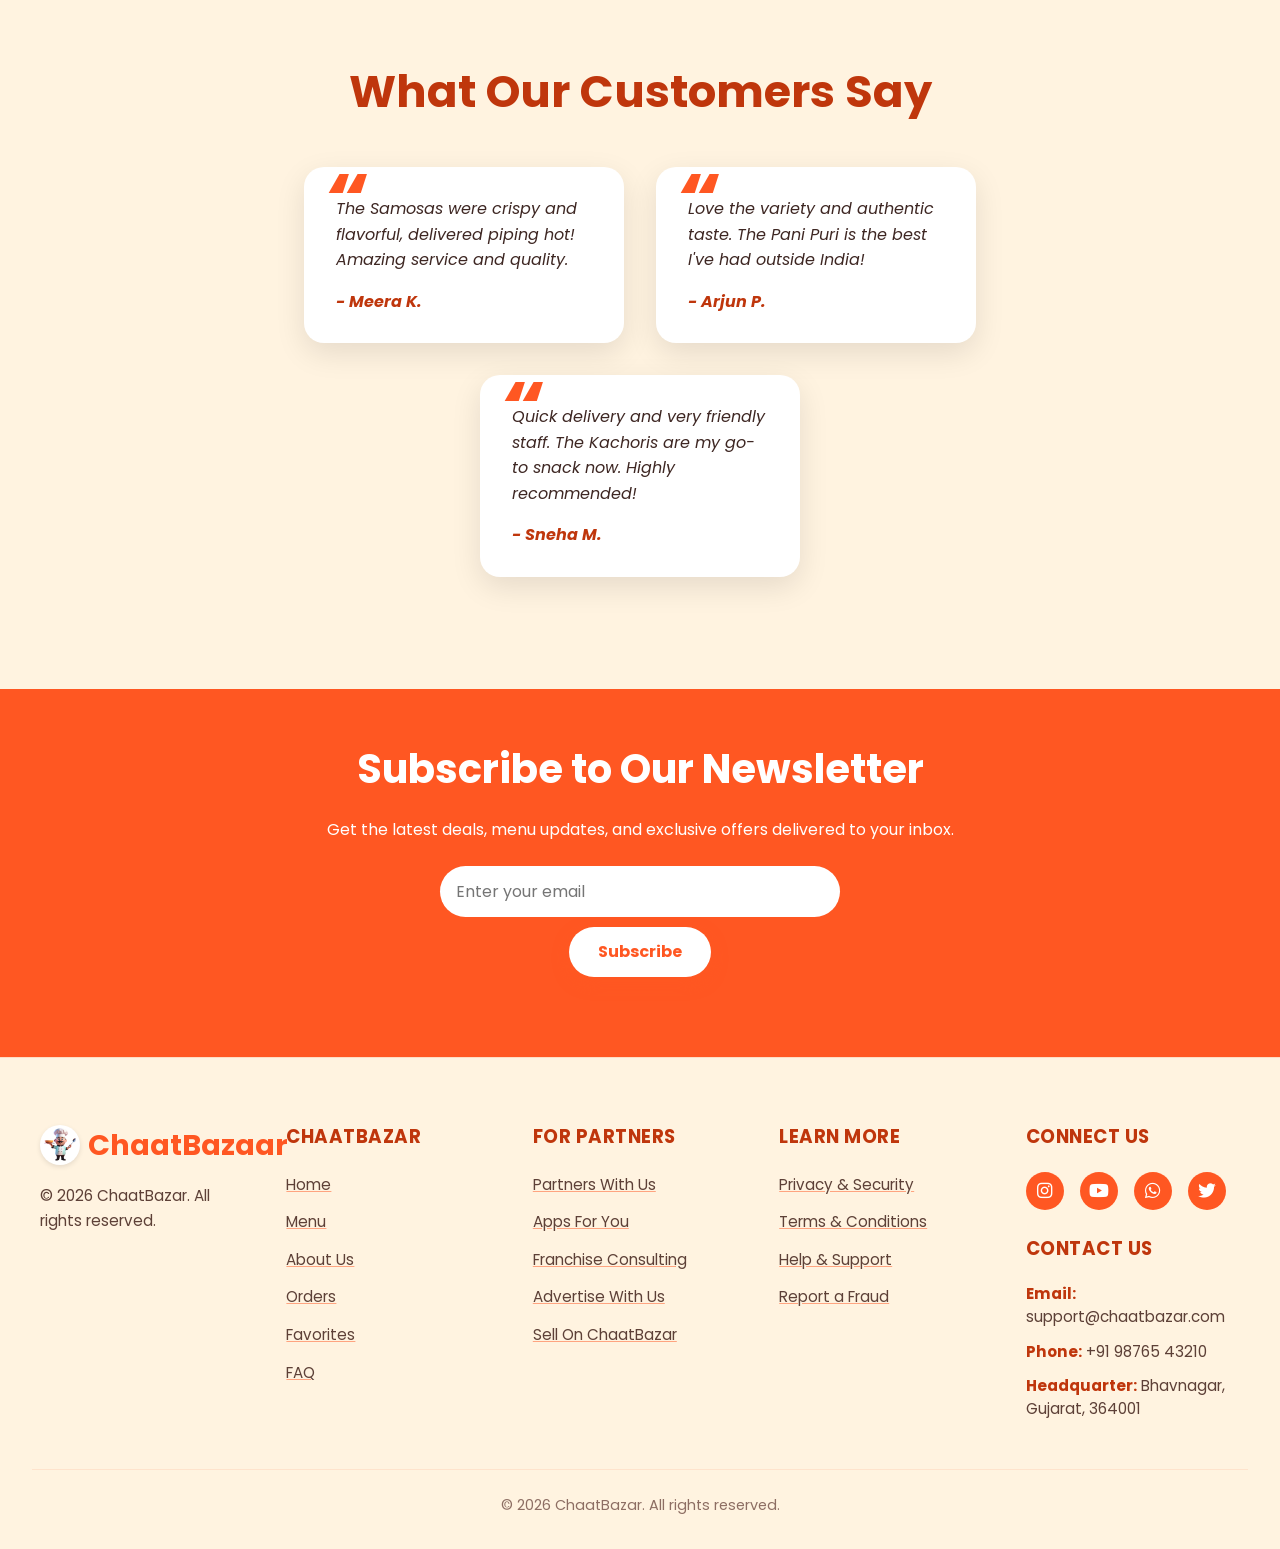
==== commit 7f49df5b: "Merge pull request #361 from Divyanshu227/feature/navbar-logo Add Logo to Navbar and Favicon, and Fi" ====
--- a/index.html
+++ b/index.html
@@ -10,7 +10,7 @@
   <link href="https://fonts.googleapis.com/css2?family=Poppins:wght@400;600;700&display=swap" rel="stylesheet" />
   <link rel="stylesheet" href="https://cdnjs.cloudflare.com/ajax/libs/font-awesome/6.5.1/css/all.min.css" />
   <link rel="stylesheet" href="css/style.css">
-  <link rel="icon" href="favicon.png" type="image/png" />
+  <link rel="icon" href="img/logo.png" type="image/png" />
 </head>
 <body>
 
@@ -18,7 +18,7 @@
 <!-- Header & Navigation -->
 <header>
   <div class="header-inner container" role="banner">
-    <a href="#" class="logo" aria-label="ChaatBazar Home">ChaatBazar 🍴</a>
+    <a href="#" class="logo" aria-label="ChaatBazaar Home"><img src="img/logo.png" alt="ChaatBazaar Logo" class="navbar-logo-img" />ChaatBazaar</a>
     <nav role="navigation" aria-label="Primary Navigation">
       <a href="#hero" class="nav-link active" tabindex="0">Home</a>
       <div class="dropdown" tabindex="0" aria-haspopup="true" aria-expanded="false">
@@ -287,7 +287,7 @@
 <footer>
   <div class="footer-container">
     <div class="footer-column brand-col">
-      <div class="footer-brand">ChaatBazar 🍴</div>
+      <div class="footer-brand"><img src="img/logo.png" alt="ChaatBazaar Logo" class="footer-logo-img" />ChaatBazaar</div>
       <p class="footer-desc">Your ultimate destination for authentic and mouth-watering Indian street food - from crispy golgappas to hot samosas. Hassle-free delivery right to your doorstep.</p>
     </div>
     
--- a/css/style.css
+++ b/css/style.css
@@ -248,6 +248,20 @@
       align-items: center;
       white-space: nowrap;
       gap: 0.4rem;
+      margin-right: 2rem;
+    }
+    .navbar-logo-img {
+      height: 42px;
+      width: 42px;
+      object-fit: cover;
+      border-radius: 50%;
+      background: white;
+      padding: 2px;
+      box-shadow: 0 2px 5px rgba(0, 0, 0, 0.1);
+      transition: transform 0.3s ease;
+    }
+    .logo:hover .navbar-logo-img {
+      transform: scale(1.08);
     }
     nav {
       display: flex;
@@ -1323,6 +1337,19 @@
       align-items: center;
       gap: 0.5rem;
       font-family: 'Poppins', sans-serif;
+    }
+    .footer-logo-img {
+      height: 40px;
+      width: 40px;
+      object-fit: cover;
+      border-radius: 50%;
+      background: white;
+      padding: 2px;
+      box-shadow: 0 2px 5px rgba(0, 0, 0, 0.1);
+      transition: transform 0.3s ease;
+    }
+    .footer-brand:hover .footer-logo-img {
+      transform: scale(1.08);
     }
     
     .footer-desc {
@@ -3155,87 +3182,41 @@
   box-shadow: 0 4px 12px rgba(255, 98, 0, 0.35);
 }
 
-/* Navbar Container */
-.navbar {
-  display: flex;
-  justify-content: space-between;
-  align-items: center;
-  padding: 1rem 2rem;
-  flex-wrap: wrap;
-  width: 100%;
-}
-
-/* Navigation Links */
-.nav-links {
-  display: flex;
-  align-items: center;
-  gap: 1.5rem;
-  list-style: none;
-  flex-wrap: wrap;
-}
-
-/* Nav Link Styling */
-.nav-links a {
-  text-decoration: none;
-  font-size: 1rem;
-  transition: 0.3s ease;
-}
-
-/* Better Hover Effect */
-.nav-links a:hover {
-  opacity: 0.8;
-}
-
-/* Tablet Responsiveness */
-@media screen and (max-width: 992px) {
-  .navbar {
-    padding: 1rem;
+/* ===== Responsive Navbar Spacing & Overlap Fixes ===== */
+@media (max-width: 1200px) {
+  .logo {
+    font-size: 1.5rem !important;
+    margin-right: 1rem !important;
   }
-
-  .nav-links {
-    gap: 1rem;
+  .navbar-logo-img {
+    height: 34px !important;
+    width: 34px !important;
   }
-
-  .nav-links a {
-    font-size: 0.95rem;
+  nav {
+    gap: 0.8rem !important;
   }
-}
-
-/* Mobile Responsiveness */
-@media screen and (max-width: 768px) {
-
-  .navbar {
-    flex-direction: column;
-    align-items: center;
-    text-align: center;
+  nav a {
+    padding: 0.4rem 0.6rem !important;
+    font-size: 0.9rem !important;
   }
-
-  .nav-links {
-    justify-content: center;
-    margin-top: 1rem;
-    gap: 0.8rem;
+  .cart-btn-modern {
+    padding: 0.3rem 0.8rem !important;
   }
-
-  .nav-links a {
-    font-size: 0.9rem;
+}
+
+@media (max-width: 950px) {
+  .header-inner {
+    flex-direction: column !important;
+    gap: 1rem !important;
+    padding: 1rem 1rem !important;
   }
-}
-
-/* Small Mobile Devices */
-@media screen and (max-width: 480px) {
-
-  .navbar {
-    padding: 0.8rem;
+  .logo {
+    margin-right: 0 !important;
   }
-
-  .nav-links {
-    flex-direction: column;
-    width: 100%;
+  nav {
+    flex-wrap: wrap !important;
+    justify-content: center !important;
+    gap: 0.8rem !important;
+    width: 100% !important;
   }
-
-  .nav-links a {
-    width: 100%;
-    display: block;
-    padding: 0.5rem 0;
-  }
-}
+}
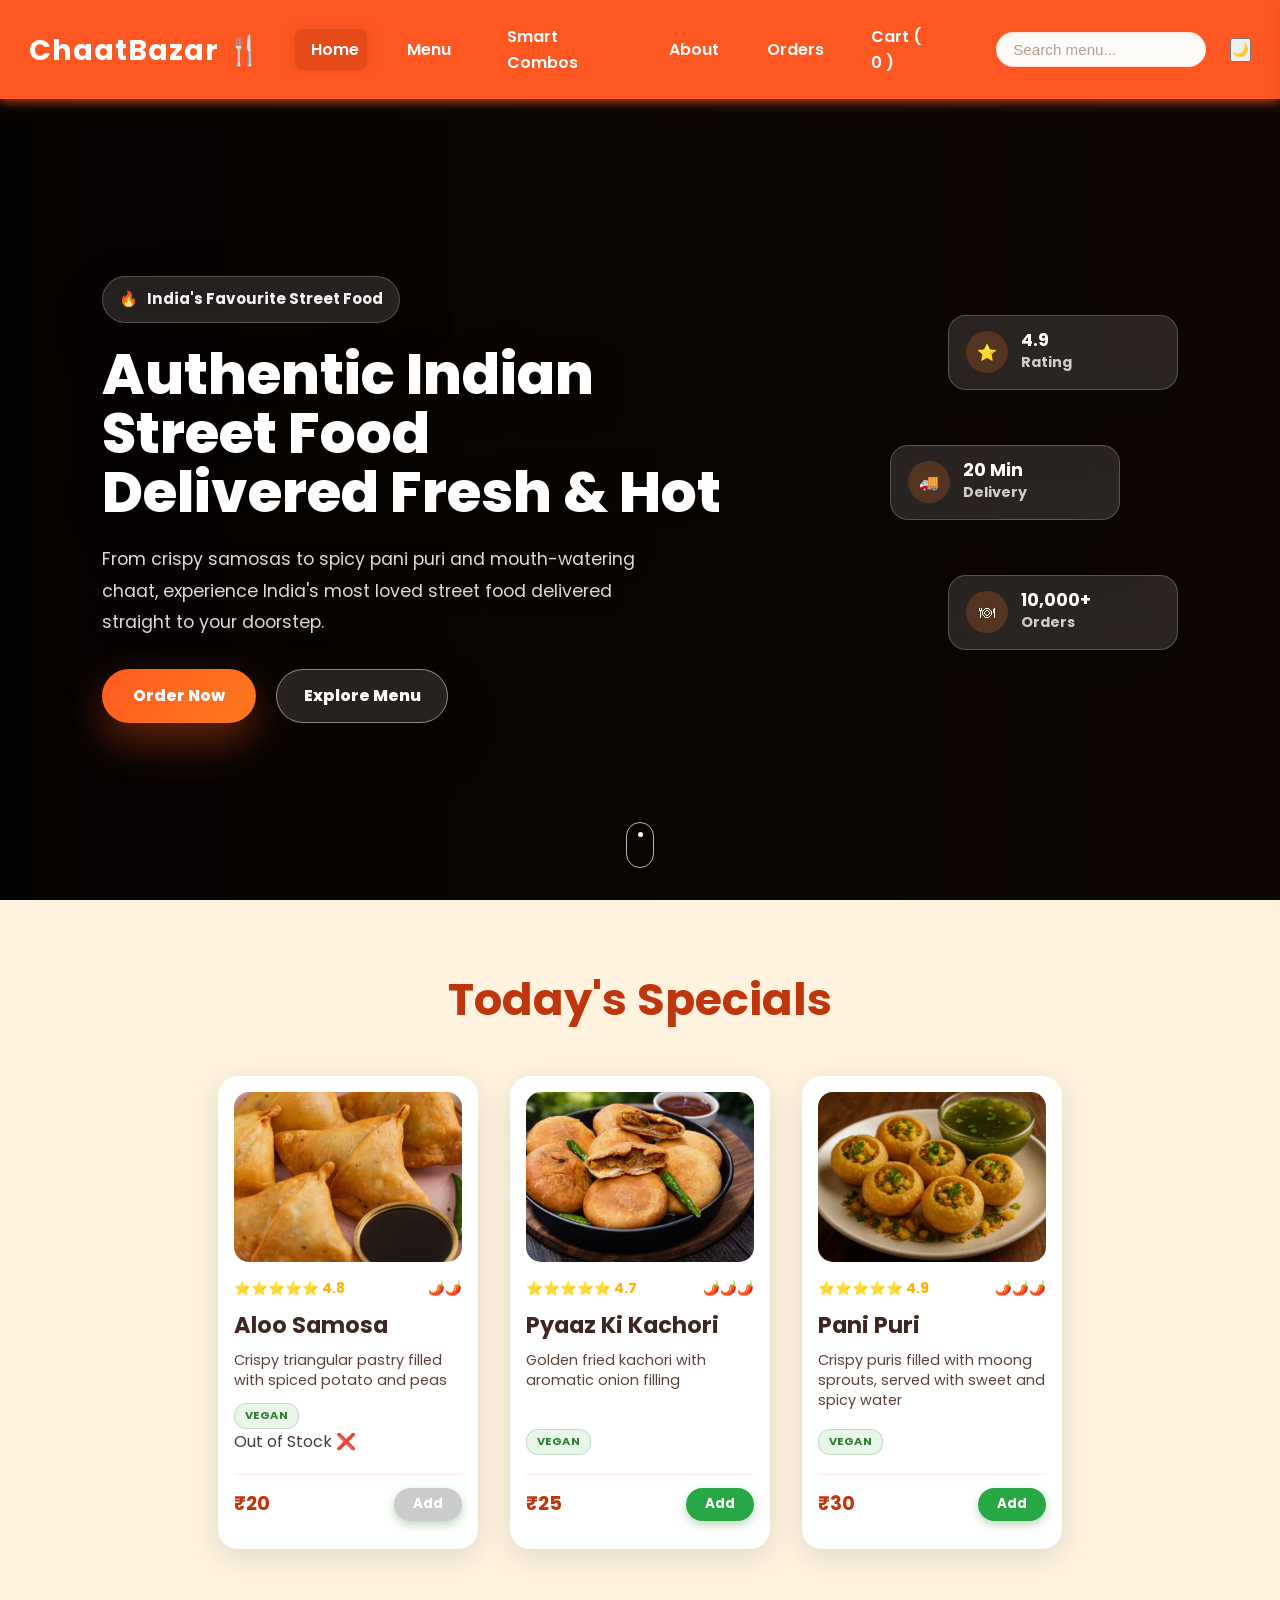
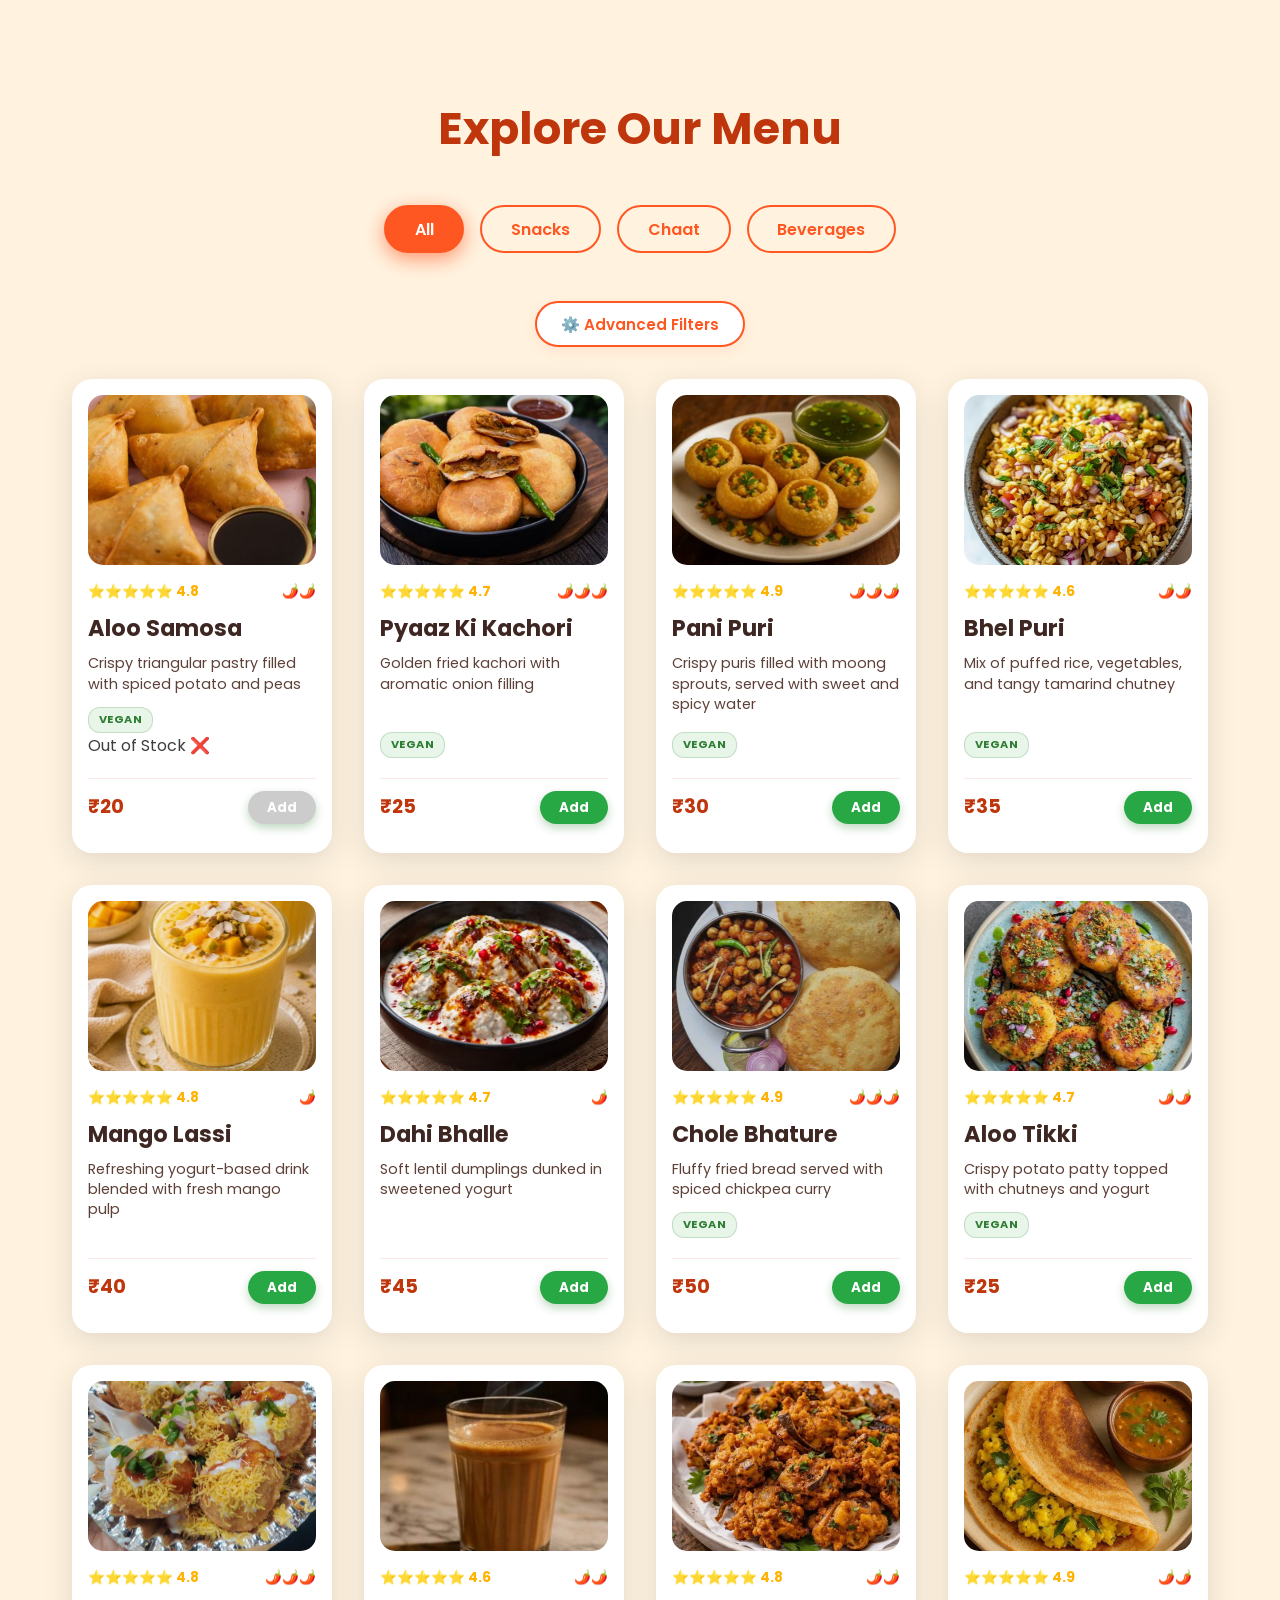
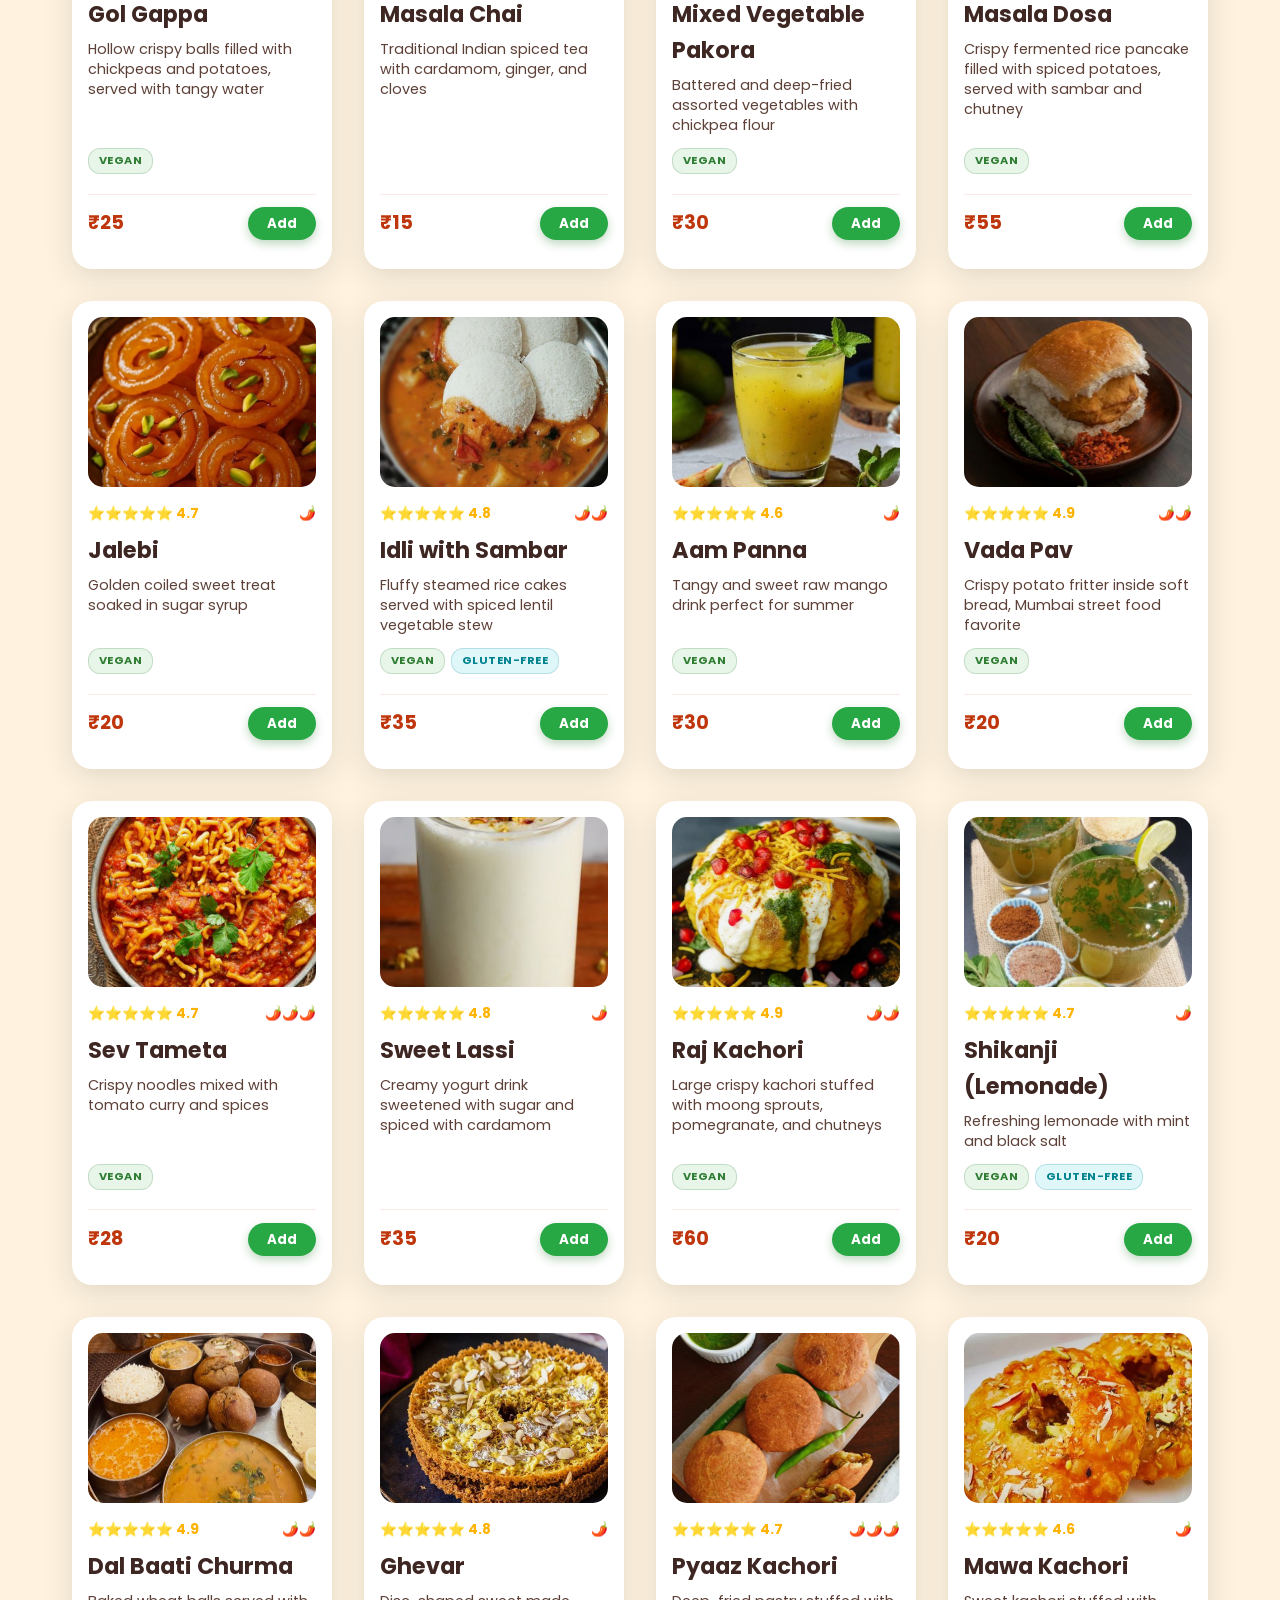
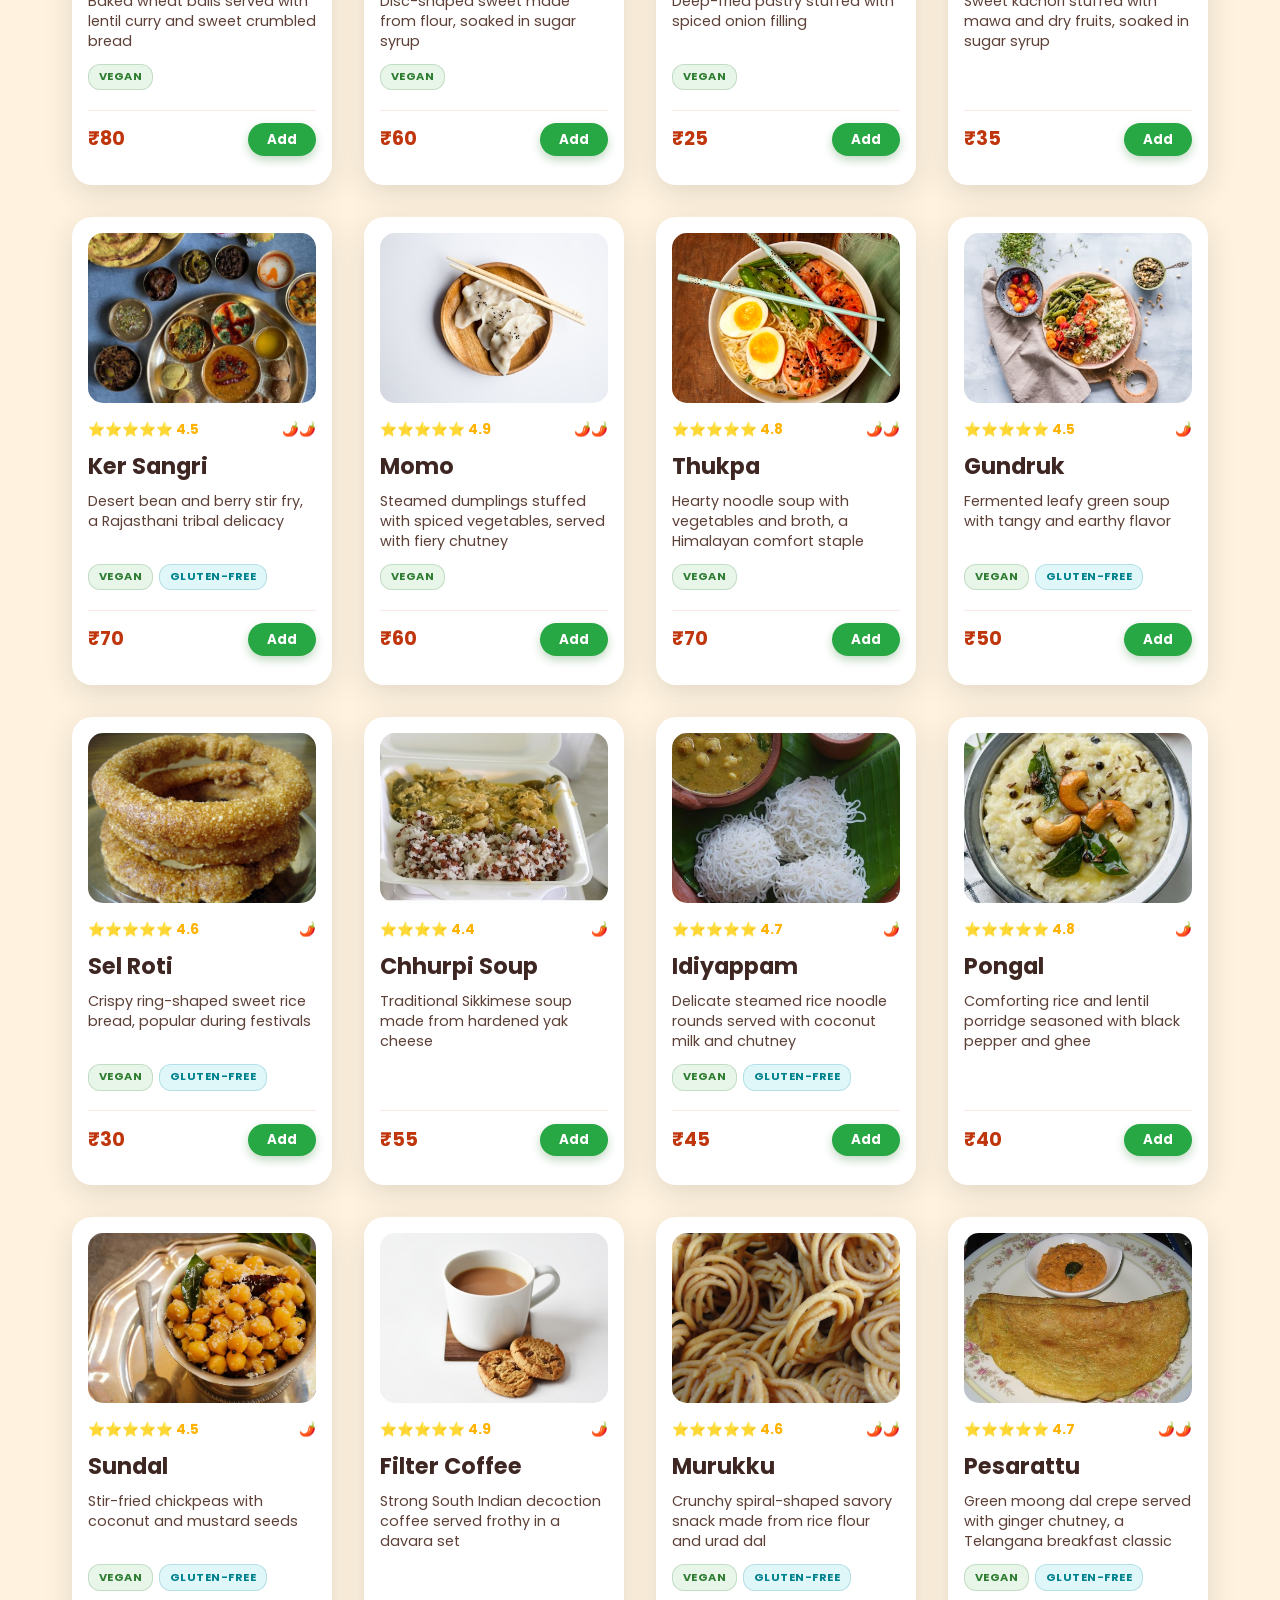
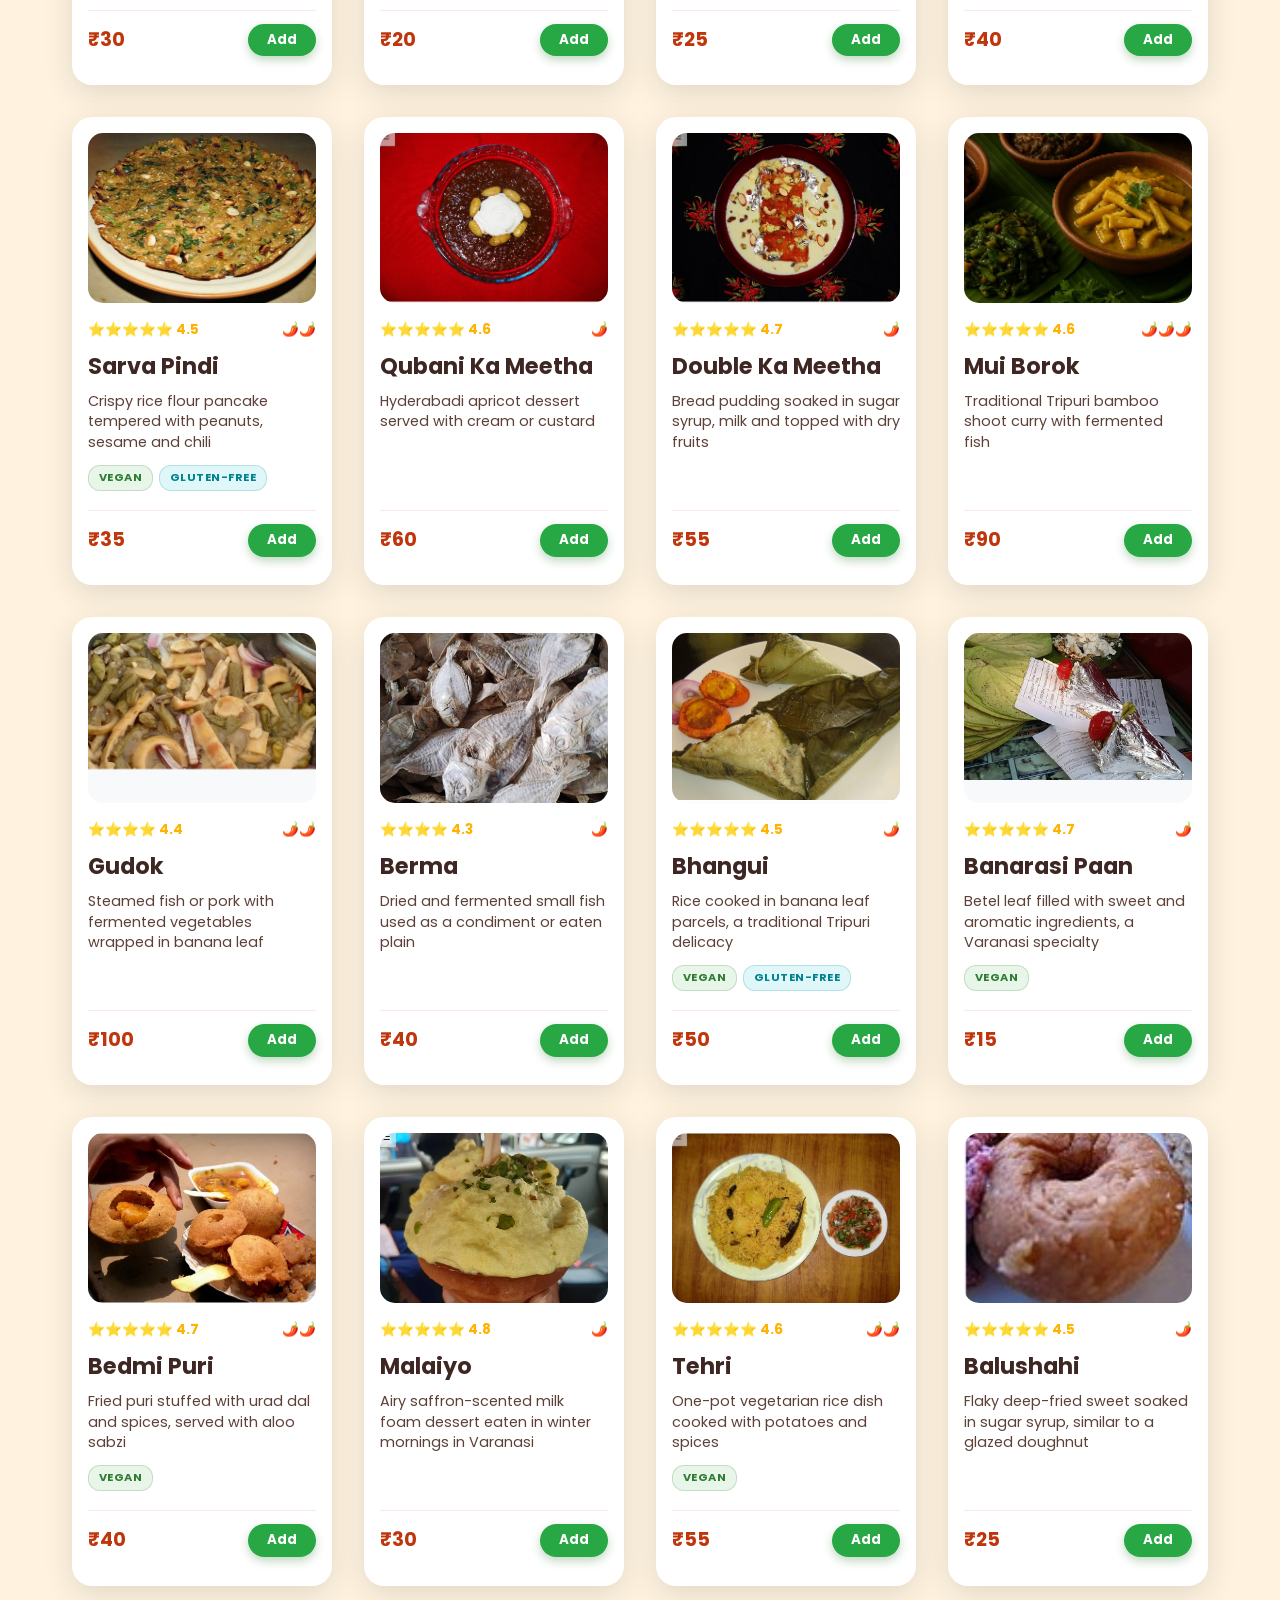
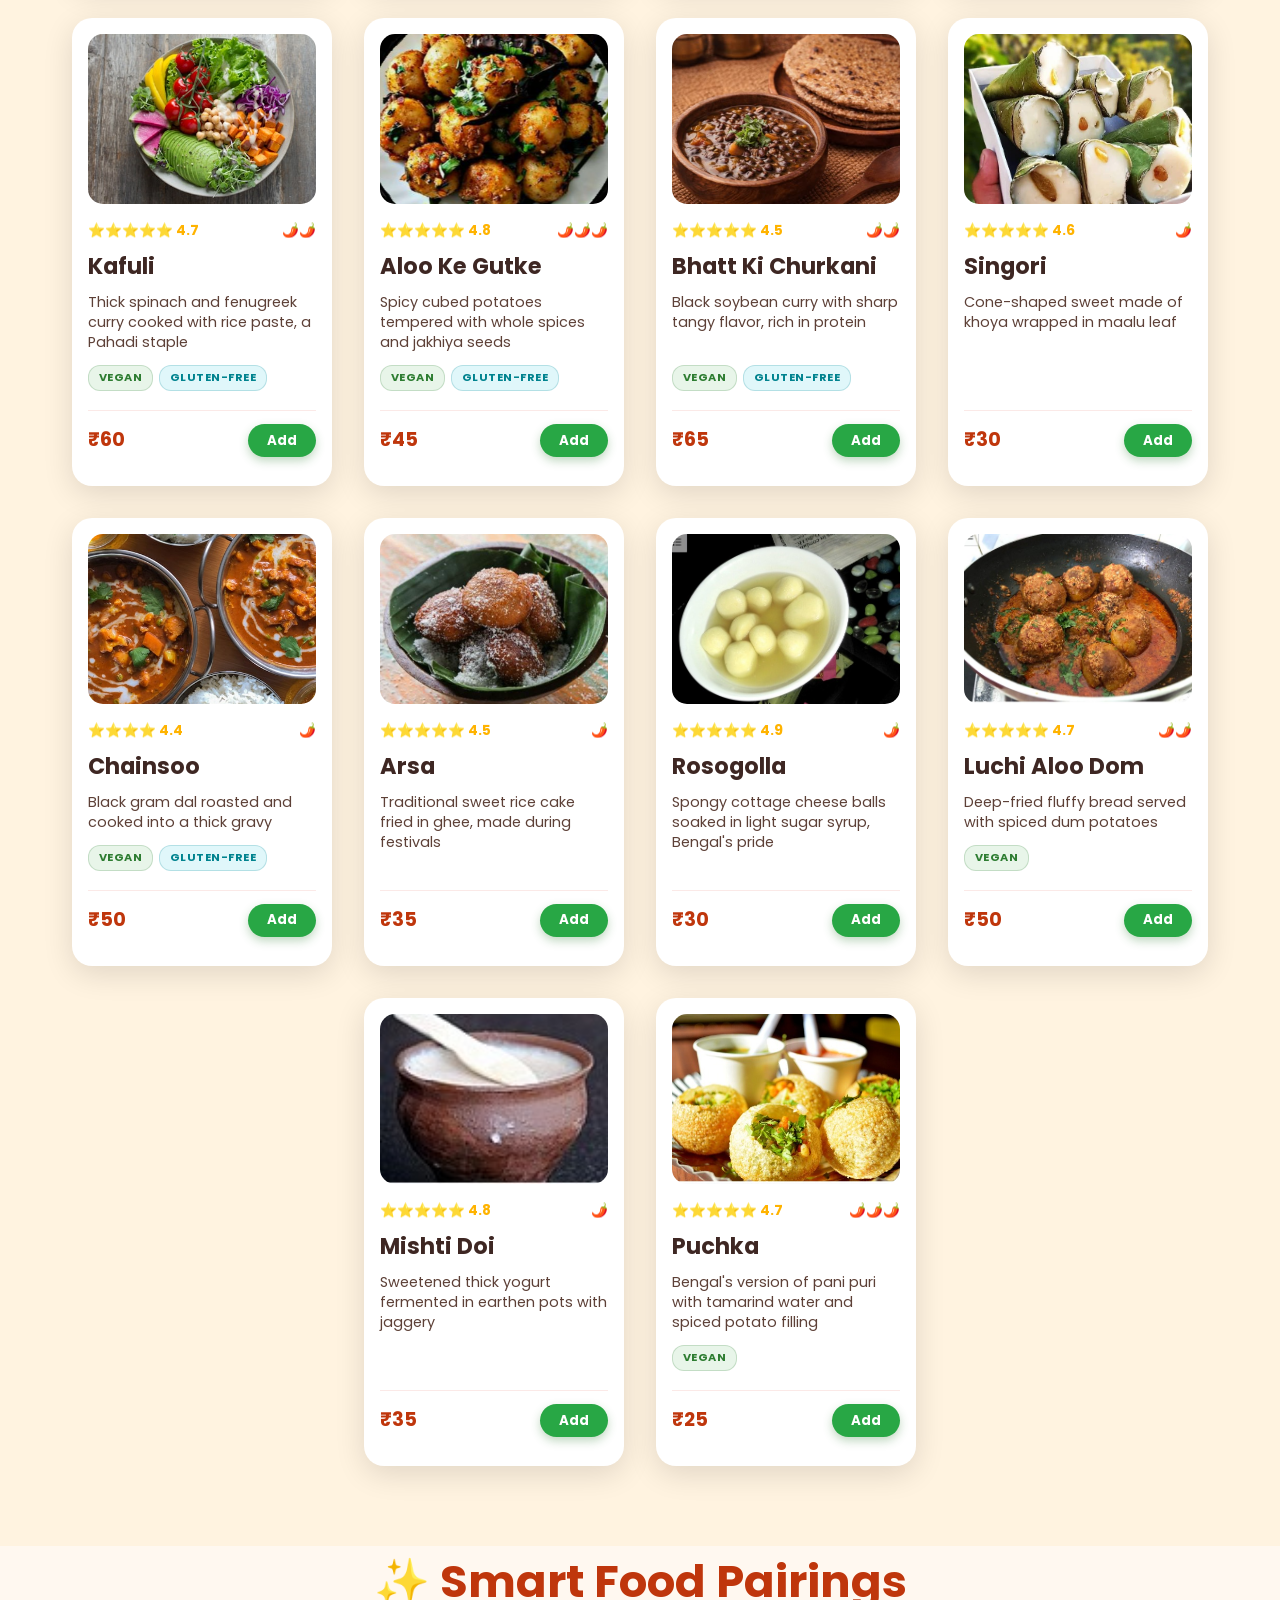
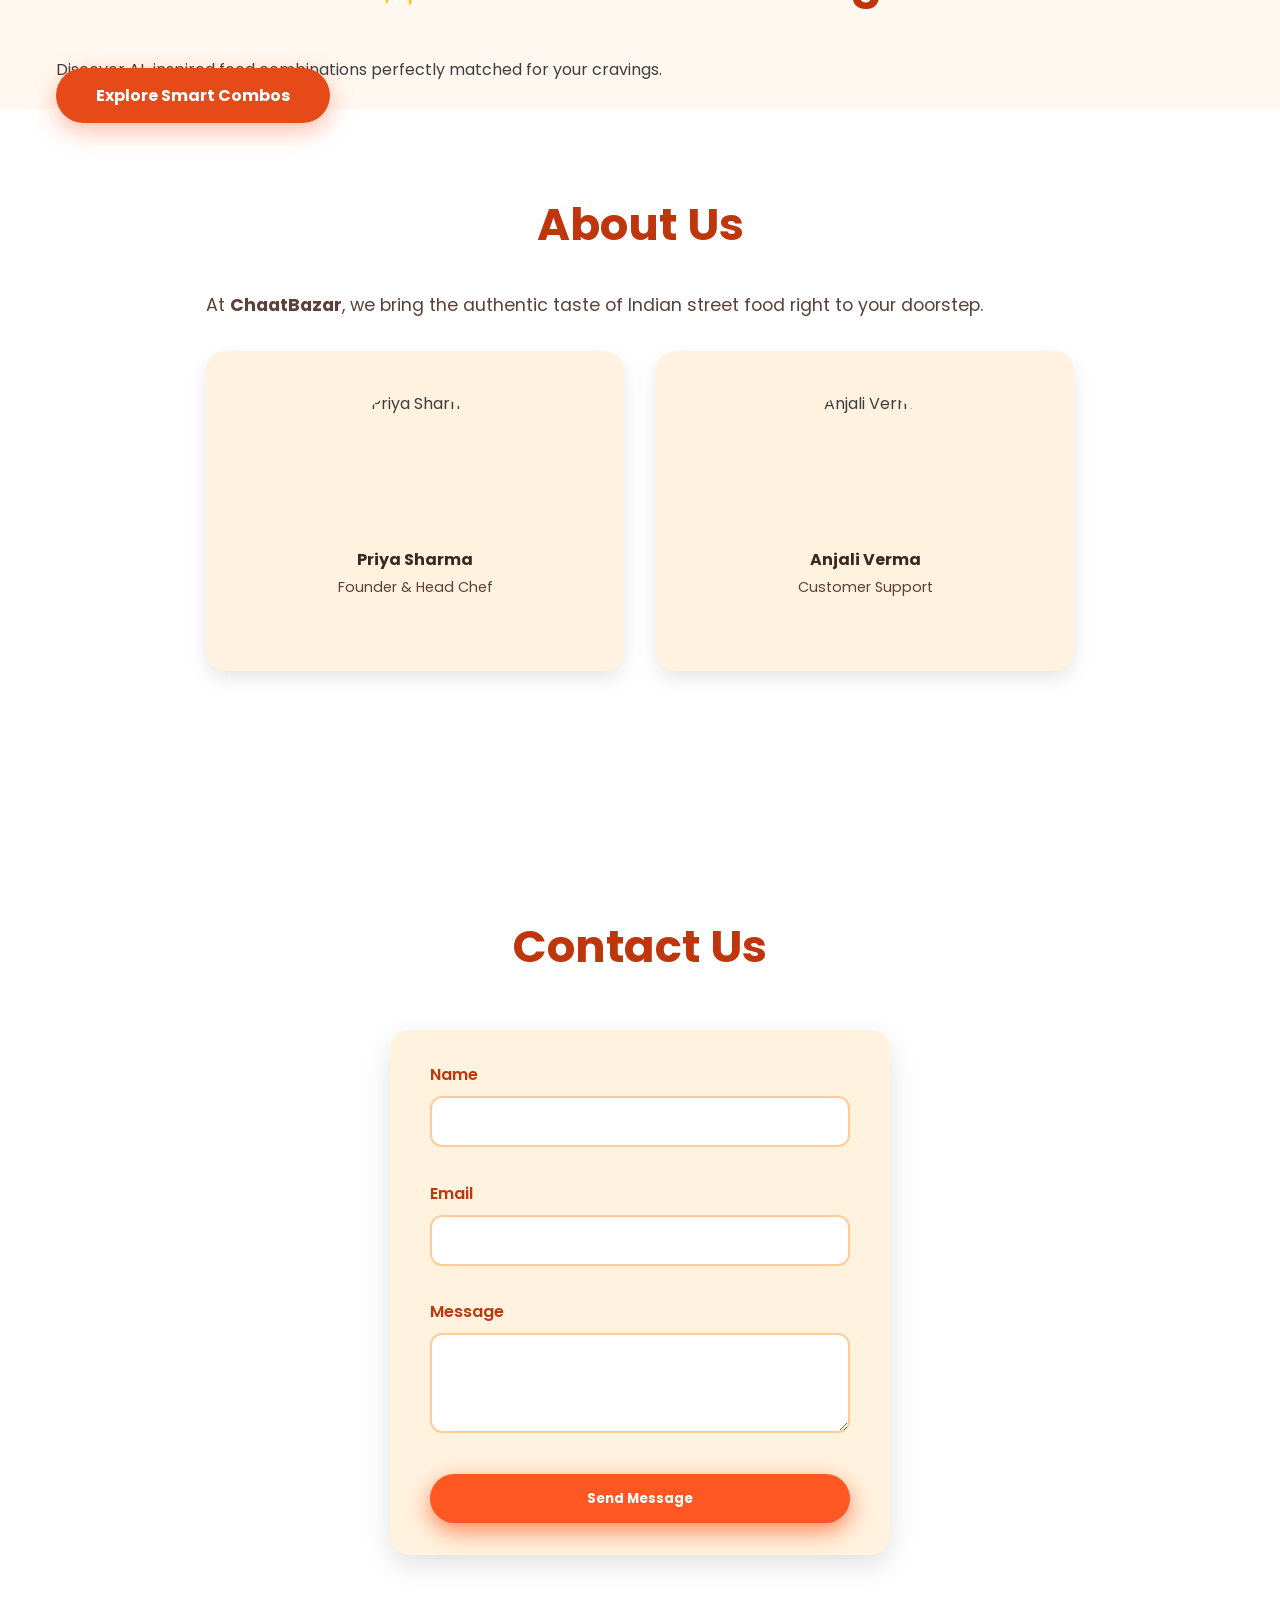
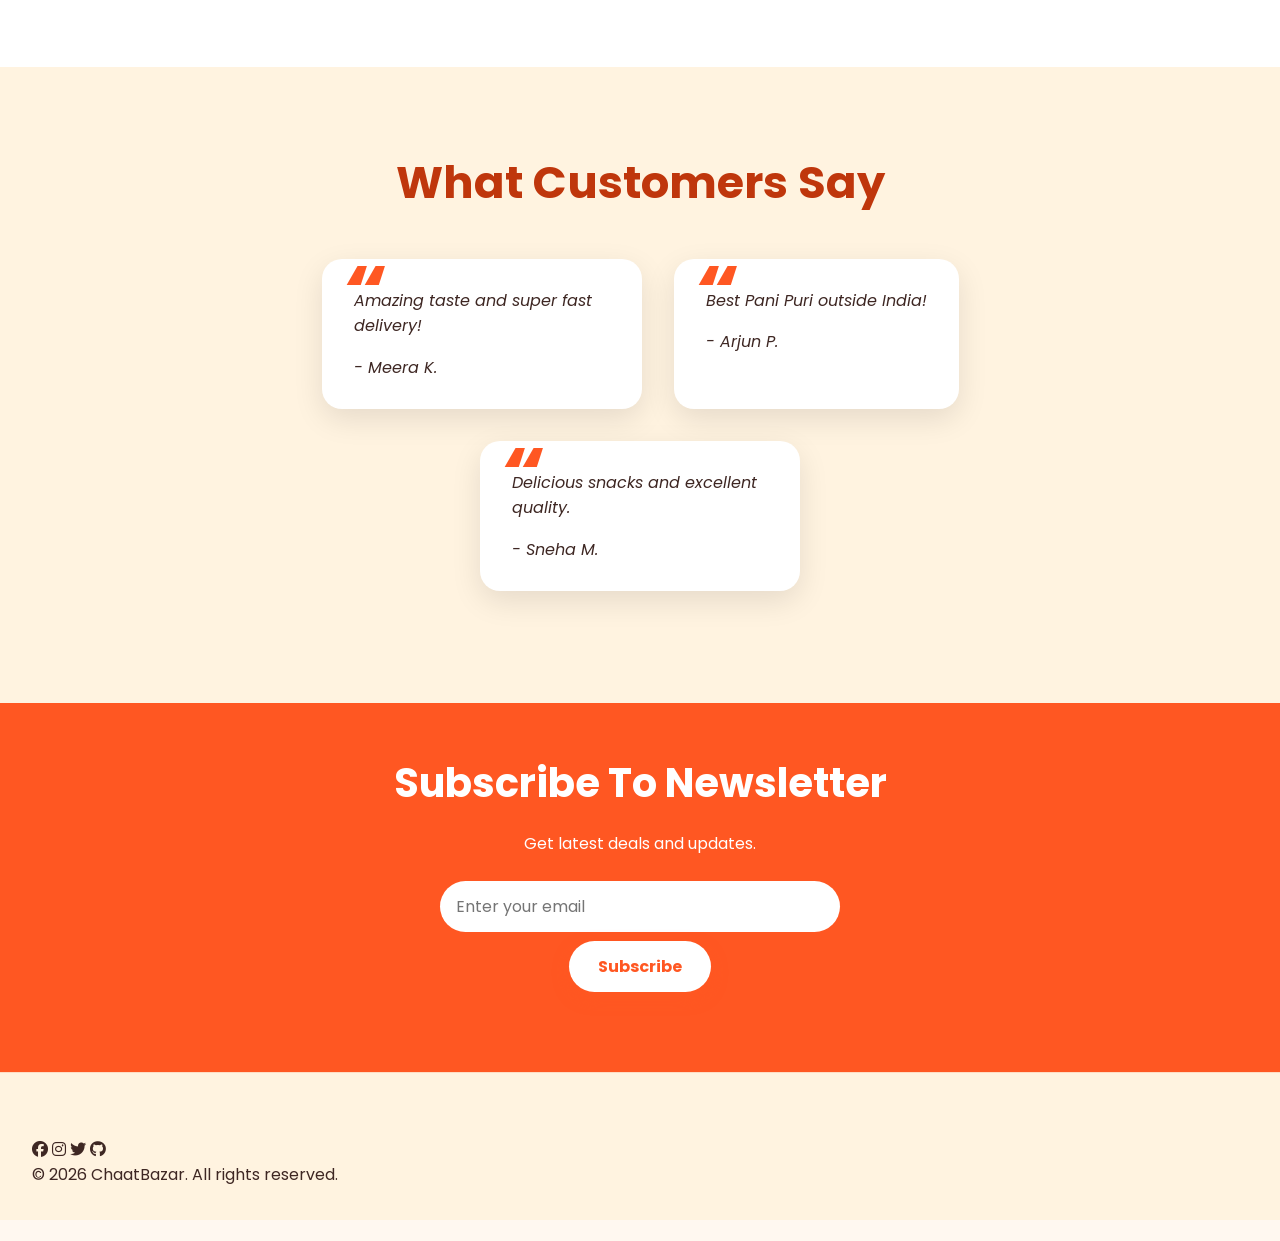
==== commit 9074877c: "Merge pull request #421 from Indrayani11-15/update-hero-section Enhaced hero section" ====
--- a/index.html
+++ b/index.html
@@ -1,362 +1,957 @@
 <!DOCTYPE html>
 <html lang="en">
 <head>
+
   <meta charset="UTF-8" />
-  <meta name="viewport" content="width=device-width, initial-scale=1" />
-  <title>ChaatBazar 🍴 | Authentic Indian Street Food Delivered Hot</title>
-  <link rel="stylesheet" href="css/auth.css">
-  
-  <!-- Google Fonts -->
-  <link href="https://fonts.googleapis.com/css2?family=Poppins:wght@400;600;700&display=swap" rel="stylesheet" />
-  <link rel="stylesheet" href="https://cdnjs.cloudflare.com/ajax/libs/font-awesome/6.5.1/css/all.min.css" />
-  <link rel="stylesheet" href="css/style.css">
-  <link rel="icon" href="img/logo.png" type="image/png" />
+
+  <meta
+    name="viewport"
+    content="width=device-width, initial-scale=1"
+  />
+
+  <title>
+    ChaatBazar 🍴 | Authentic Indian Street Food Delivered Hot
+  </title>
+
+  <!-- GOOGLE FONTS -->
+  <link
+    href="https://fonts.googleapis.com/css2?family=Poppins:wght@400;500;600;700&display=swap"
+    rel="stylesheet"
+  />
+
+  <!-- FONT AWESOME -->
+  <link
+    rel="stylesheet"
+    href="https://cdnjs.cloudflare.com/ajax/libs/font-awesome/6.5.1/css/all.min.css"
+  />
+
+  <!-- MAIN CSS -->
+  <link rel="stylesheet" href="css/style.css" />
+
+  <link
+    rel="icon"
+    href="favicon.png"
+    type="image/png"
+  />
+
 </head>
+
 <body>
 
-
-<!-- Header & Navigation -->
+<!-- ================= HEADER ================= -->
+
 <header>
   <div class="header-inner container" role="banner">
-    <a href="#" class="logo" aria-label="ChaatBazaar Home"><img src="img/logo.png" alt="ChaatBazaar Logo" class="navbar-logo-img" />ChaatBazaar</a>
+    <a href="#" class="logo" aria-label="ChaatBazar Home">ChaatBazar 🍴</a>
     <nav role="navigation" aria-label="Primary Navigation">
       <a href="#hero" class="nav-link active" tabindex="0">Home</a>
       <div class="dropdown" tabindex="0" aria-haspopup="true" aria-expanded="false">
         <a href="menu.html" class="dropdown-toggle nav-link">Menu</a>
         <div class="dropdown-menu" role="menu" aria-label="Menu Categories">
-          <a href="#specials" role="menuitem" tabindex="-1" class="menu-filter" data-filter="Specials">Specials</a>
-          <a href="#menu" role="menuitem" tabindex="-1" class="menu-filter" data-filter="Snacks">Snacks</a>
-          <a href="#menu" role="menuitem" tabindex="-1" class="menu-filter" data-filter="Chaat">Chaat</a>
-          <a href="#menu" role="menuitem" tabindex="-1" class="menu-filter" data-filter="Beverages">Beverages</a>
-          <a href="#menu" role="menuitem" tabindex="-1" class="menu-filter" data-filter="All">All</a>
+          <a href="menu.html?filter=Specials#filters" role="menuitem" tabindex="-1" class="menu-filter" data-filter="Specials">Specials</a>
+          <a href="menu.html?filter=All#filters" role="menuitem" tabindex="-1" class="menu-filter" data-filter="All">All</a>
+          <a href="menu.html?filter=Snacks#filters" role="menuitem" tabindex="-1" class="menu-filter" data-filter="Snacks">Snacks</a>
+          <a href="menu.html?filter=Chaat#filters" role="menuitem" tabindex="-1" class="menu-filter" data-filter="Chaat">Chaat</a>
+          <a href="menu.html?filter=Beverages#filters" role="menuitem" tabindex="-1" class="menu-filter" data-filter="Beverages">Beverages</a>
         </div>
+
       </div>
-      <a href="about.html" class="nav-link">About</a>
-      <a href="orders.html" class="nav-link">Orders</a>
-      <a href="#cart-sidebar" class="nav-link cart-btn-modern" id="cart-open-btn" aria-label="Open Cart">
-        <span class="cart-icon-wrapper">
-          <svg xmlns="http://www.w3.org/2000/svg" viewBox="0 0 24 24" fill="none" stroke="currentColor" stroke-width="2.2" stroke-linecap="round" stroke-linejoin="round" class="cart-svg-icon"><circle cx="9" cy="21" r="1"></circle><circle cx="20" cy="21" r="1"></circle><path d="M1 1h4l2.68 13.39a2 2 0 0 0 2 1.61h9.72a2 2 0 0 0 2-1.61L23 6H6"></path></svg>
-          <span id="cart-count" class="cart-badge">0</span>
-        </span>
-        <span class="cart-text">Cart</span>
+
+      <a
+        href="recommendations.html"
+        class="nav-link"
+      >
+        Smart Combos
       </a>
-      <div class="search-bar" role="search">
-        <input type="search" placeholder="Search menu..." aria-label="Search menu" id="search-input" autocomplete="off" />
-        <button aria-label="Search" id="search-btn">
-          <svg xmlns="http://www.w3.org/2000/svg" viewBox="0 0 24 24" fill="none" stroke="currentColor" stroke-width="2.5" stroke-linecap="round" stroke-linejoin="round" class="search-svg"><circle cx="11" cy="11" r="8"></circle><line x1="21" y1="21" x2="16.65" y2="16.65"></line></svg>
-        </button>
-        <div class="search-suggestions" id="search-suggestions" style="display: none;"></div>
+
+      <a
+        href="#about"
+        class="nav-link"
+      >
+        About
+      </a>
+
+      <a
+        href="orders.html"
+        class="nav-link"
+      >
+        Orders
+      </a>
+
+      <a
+        href="#cart-sidebar"
+        class="nav-link"
+        id="cart-open-btn"
+      >
+        Cart (
+        <span id="cart-count">0</span>
+        )
+      </a>
+
+      <!-- SEARCH -->
+
+      <div
+        class="search-bar"
+        role="search"
+      >
+
+        <input
+          type="search"
+          placeholder="Search menu..."
+          aria-label="Search menu"
+          id="search-input"
+          autocomplete="off"
+        />
+
+        <button
+          aria-label="Search"
+          id="search-btn"
+        ></button>
+
+        <div
+          class="search-suggestions"
+          id="search-suggestions"
+          style="display:none;"
+        ></div>
+
       </div>
-      <button id="theme-toggle" class="theme-toggle" aria-label="Toggle Theme">
-        <span class="theme-toggle-track">
-          <span class="theme-toggle-icon sun-icon">
-            <svg xmlns="http://www.w3.org/2000/svg" viewBox="0 0 24 24" fill="none" stroke="currentColor" stroke-linecap="round" stroke-linejoin="round"><circle cx="12" cy="12" r="5"></circle><line x1="12" y1="1" x2="12" y2="3"></line><line x1="12" y1="21" x2="12" y2="23"></line><line x1="4.22" y1="4.22" x2="5.64" y2="5.64"></line><line x1="18.36" y1="18.36" x2="19.78" y2="19.78"></line><line x1="1" y1="12" x2="3" y2="12"></line><line x1="21" y1="12" x2="23" y2="12"></line><line x1="4.22" y1="19.78" x2="5.64" y2="18.36"></line><line x1="18.36" y1="5.64" x2="19.78" y2="4.22"></line></svg>
+
+      <!-- THEME TOGGLE -->
+
+      <button
+        id="theme-toggle"
+        class="theme-toggle"
+      >
+        🌙
+      </button>
+
+    </nav>
+
+  </div>
+
+</header>
+
+<!-- ================= HERO SECTION ================= -->
+
+<section
+  id="hero"
+  class="hero"
+  role="region"
+  aria-label="Hero Section"
+>
+
+  <div class="hero-video-stage" aria-hidden="true">
+    <video
+      class="hero-video hero-bg-video active"
+      src="videos/food-preparation.mp4"
+      muted
+      loop
+      autoplay
+      playsinline
+      preload="auto"
+    ></video>
+
+    <video
+      class="hero-video hero-bg-video"
+      muted
+      loop
+      autoplay
+      playsinline
+      preload="none"
+    ></video>
+  </div>
+
+  <div class="hero-overlay" aria-hidden="true"></div>
+
+  <div class="hero-content">
+
+    <div class="hero-badge">
+      <span aria-hidden="true">🔥</span>
+      India's Favourite Street Food
+    </div>
+
+    <h1 class="hero-title">
+      Authentic Indian<br />
+      Street Food<br />
+      Delivered Fresh &amp; Hot
+    </h1>
+
+    <p>
+      From crispy samosas to spicy pani puri and mouth-watering chaat,
+      experience India's most loved street food delivered straight to your
+      doorstep.
+    </p>
+
+    <div class="hero-actions">
+      <button
+        class="btn-primary hero-primary-btn"
+        id="order-now-btn"
+      >
+        Order Now
+      </button>
+
+      <a
+        class="hero-secondary-btn"
+        href="#menu"
+      >
+        Explore Menu
+      </a>
+    </div>
+
+  </div>
+
+  <div class="hero-stats" aria-label="ChaatBazar highlights">
+    <div class="hero-stat-card hero-stat-rating">
+      <span class="hero-stat-icon" aria-hidden="true">⭐</span>
+      <span>
+        <strong>4.9</strong>
+        Rating
+      </span>
+    </div>
+
+    <div class="hero-stat-card hero-stat-delivery">
+      <span class="hero-stat-icon" aria-hidden="true">🚚</span>
+      <span>
+        <strong>20 Min</strong>
+        Delivery
+      </span>
+    </div>
+
+    <div class="hero-stat-card hero-stat-orders">
+      <span class="hero-stat-icon" aria-hidden="true">🍽</span>
+      <span>
+        <strong>10,000+</strong>
+        Orders
+      </span>
+    </div>
+  </div>
+
+  <a class="hero-scroll-indicator" href="#specials" aria-label="Scroll to specials">
+    <span></span>
+  </a>
+
+</section>
+
+<!-- ================= SPECIALS ================= -->
+
+<section
+  id="specials"
+  class="specials"
+  role="region"
+  aria-label="Today's Specials"
+>
+
+  <h2 class="section-title">
+    Today's Specials
+  </h2>
+
+  <div
+    class="cards"
+    id="specials-cards"
+  >
+
+    <!-- Injected via JS -->
+
+  </div>
+
+</section>
+
+<!-- ================= RECENTLY VIEWED ================= -->
+
+<section
+  id="recently-viewed"
+  class="recently-viewed"
+  role="region"
+  aria-label="Recently Viewed Items"
+  style="display:none;"
+>
+
+  <h2 class="section-title">
+    Recently Viewed
+  </h2>
+
+  <div
+    class="cards"
+    id="recently-viewed-cards"
+  >
+
+    <!-- Injected via JS -->
+
+  </div>
+
+</section>
+
+<!-- ================= MENU ================= -->
+
+<section
+  id="menu"
+  class="menu"
+  role="region"
+  aria-label="Full Menu"
+>
+
+  <h2 class="section-title">
+    Explore Our Menu
+  </h2>
+
+  <!-- FILTER BUTTONS -->
+
+  <div
+    class="filter-buttons"
+    role="toolbar"
+    aria-label="Filter menu categories"
+  >
+
+    <button
+      class="filter-btn active"
+      data-filter="All"
+    >
+      All
+    </button>
+
+    <button
+      class="filter-btn"
+      data-filter="Snacks"
+    >
+      Snacks
+    </button>
+
+    <button
+      class="filter-btn"
+      data-filter="Chaat"
+    >
+      Chaat
+    </button>
+
+    <button
+      class="filter-btn"
+      data-filter="Beverages"
+    >
+      Beverages
+    </button>
+
+  </div>
+
+  <!-- ADVANCED FILTER TOGGLE -->
+
+  <div class="filter-toggle-container">
+
+    <button
+      class="btn-filter-toggle"
+      id="filter-toggle-btn"
+      aria-expanded="false"
+      aria-controls="advanced-filters"
+    >
+
+      <span>
+        ⚙️ Advanced Filters
+      </span>
+
+    </button>
+
+  </div>
+
+  <!-- ADVANCED FILTERS -->
+
+  <div
+    class="advanced-filters"
+    id="advanced-filters"
+    style="display:none;"
+  >
+
+    <div class="filter-grid">
+
+      <!-- PRICE -->
+
+      <div class="filter-group">
+
+        <label for="price-range-slider">
+
+          Max Price:
+          <span id="price-slider-val">
+            ₹100
           </span>
-          <span class="theme-toggle-icon moon-icon">
-            <svg xmlns="http://www.w3.org/2000/svg" viewBox="0 0 24 24" fill="none" stroke="currentColor" stroke-linecap="round" stroke-linejoin="round"><path d="M21 12.79A9 9 0 1 1 11.21 3 7 7 0 0 0 21 12.79z"></path></svg>
-          </span>
-          <span class="theme-toggle-thumb"></span>
-        </span>
+
+        </label>
+
+        <input
+          type="range"
+          id="price-range-slider"
+          min="10"
+          max="100"
+          step="5"
+          value="100"
+        />
+
+      </div>
+
+      <!-- SPICE -->
+
+      <div class="filter-group">
+
+        <label for="spice-level-select">
+          Spice Level
+        </label>
+
+        <select id="spice-level-select">
+
+          <option value="All">
+            All Spice Levels
+          </option>
+
+          <option value="Low">
+            🌶️ Low
+          </option>
+
+          <option value="Medium">
+            🌶️🌶️ Medium
+          </option>
+
+          <option value="High">
+            🌶️🌶️🌶️ High
+          </option>
+
+        </select>
+
+      </div>
+
+      <!-- RATING -->
+
+      <div class="filter-group">
+
+        <label for="rating-select">
+          Minimum Rating
+        </label>
+
+        <select id="rating-select">
+
+          <option value="All">
+            All Ratings
+          </option>
+
+          <option value="4.6">
+            ⭐ 4.6+ Stars
+          </option>
+
+          <option value="4.8">
+            ⭐⭐ 4.8+ Stars
+          </option>
+
+          <option value="4.9">
+            ⭐⭐⭐ 4.9+ Stars
+          </option>
+
+        </select>
+
+      </div>
+
+      <!-- DIETARY -->
+
+      <div class="filter-group dietary-group">
+
+        <label>
+          Dietary Preferences
+        </label>
+
+        <div class="checkbox-container">
+
+          <label class="custom-checkbox">
+
+            <input
+              type="checkbox"
+              id="dietary-vegan"
+            />
+
+            <span class="checkbox-label">
+              🌱 Vegan
+            </span>
+
+          </label>
+
+          <label class="custom-checkbox">
+
+            <input
+              type="checkbox"
+              id="dietary-gf"
+            />
+
+            <span class="checkbox-label">
+              🌾 Gluten-Free
+            </span>
+
+          </label>
+
+        </div>
+
+      </div>
+
+    </div>
+
+    <!-- RESET -->
+
+    <div class="filter-actions">
+
+      <button
+        class="btn-reset-filters"
+        id="reset-filters-btn"
+      >
+        Reset All Filters
       </button>
 
-      <!-- Dynamic auth slot: replaced by js/auth.js based on session state -->
-      <div id="authNavItem" class="auth-nav-item">
-        <a href="login.html" class="login-btn-nav">Login</a>
-      </div>
-    </nav>
-  </div>
-</header>
-
-<!-- Hero Section -->
-<section id="hero" class="hero" role="region" aria-label="Hero Section">
-  <div class="hero-content">
-    <h1>Satisfy Your Cravings with Tasty Indian Delights</h1>
-    <p>From crunchy bites to tangy flavors, experience India’s most loved street food anytime, anywhere.</p>
-    <button class="btn-primary" id="order-now-btn" aria-haspopup="true" aria-controls="menu">Order Now</button>
-  </div>
-  <div class="hero-image" aria-hidden="true">
-    <img src="img/hero_img.png" alt="Colorful Indian street food platter" />
-  </div>
+    </div>
+
+  </div>
+
+  <!-- MENU CARDS -->
+
+  <div
+    class="cards"
+    id="menu-cards"
+    aria-live="polite"
+    aria-relevant="additions removals"
+  >
+
+    <!-- Injected by JS -->
+
+  </div>
+
 </section>
 
-<!-- Specials Section -->
-<section id="specials" class="specials" role="region" aria-label="Today's Specials">
-  <h2 class="section-title">Today's Specials</h2>
-  <div class="cards" id="specials-cards">
-    <!-- Special cards will be injected here -->
-  </div>
+<!-- ================= SMART COMBO PREVIEW ================= -->
+
+<section class="combo-preview">
+
+  <div class="container">
+
+    <h2 class="section-title">
+      ✨ Smart Food Pairings
+    </h2>
+
+    <p class="combo-preview-text">
+
+      Discover AI-inspired food combinations
+      perfectly matched for your cravings.
+
+    </p>
+
+    <a
+      href="recommendations.html"
+      class="btn-primary combo-btn"
+    >
+      Explore Smart Combos
+    </a>
+
+  </div>
+
 </section>
 
-<!-- Recently Viewed Section -->
-<section id="recently-viewed" class="recently-viewed" role="region" aria-label="Recently Viewed Items" style="display: none;">
-  <h2 class="section-title">Recently Viewed</h2>
-  <div class="cards" id="recently-viewed-cards">
-    <!-- Recently viewed cards will be injected here -->
-  </div>
+<!-- ================= ABOUT ================= -->
+
+<section
+  id="about"
+  class="about"
+  role="region"
+  aria-label="About ChaatBazar"
+>
+
+  <div class="container">
+
+    <h2>
+      About Us
+    </h2>
+
+    <p>
+
+      At <strong>ChaatBazar</strong>,
+      we bring the authentic taste of
+      Indian street food right to your
+      doorstep.
+
+    </p>
+
+    <!-- TEAM -->
+
+    <div class="team">
+
+      <!-- MEMBER -->
+
+      <article
+        class="team-member"
+        tabindex="0"
+      >
+
+        <div class="team-member-inner">
+
+          <div class="team-member-front">
+
+            <img
+              src="https://randomuser.me/api/portraits/women/68.jpg"
+              alt="Priya Sharma"
+            />
+
+            <h4>
+              Priya Sharma
+            </h4>
+
+            <p>
+              Founder & Head Chef
+            </p>
+
+          </div>
+
+          <div class="team-member-back">
+
+            <h4>
+              About Priya
+            </h4>
+
+            <p>
+              10+ years of expertise
+              in authentic Indian
+              street food.
+            </p>
+
+          </div>
+
+        </div>
+
+      </article>
+
+      <!-- MEMBER -->
+
+      <article
+        class="team-member"
+        tabindex="0"
+      >
+
+        <div class="team-member-inner">
+
+          <div class="team-member-front">
+
+            <img
+              src="https://randomuser.me/api/portraits/women/45.jpg"
+              alt="Anjali Verma"
+            />
+
+            <h4>
+              Anjali Verma
+            </h4>
+
+            <p>
+              Customer Support
+            </p>
+
+          </div>
+
+          <div class="team-member-back">
+
+            <h4>
+              About Anjali
+            </h4>
+
+            <p>
+              Ensures smooth
+              customer experience
+              and fast support.
+            </p>
+
+          </div>
+
+        </div>
+
+      </article>
+
+    </div>
+
+  </div>
+
 </section>
 
-<!-- Menu Section -->
-<section id="menu" class="menu" role="region" aria-label="Full Menu">
-  <h2 class="section-title">Explore Our Menu</h2>
-  <div class="filter-buttons" role="toolbar" aria-label="Filter menu categories">
-    <button class="filter-btn active" data-filter="All" aria-pressed="true">All</button>
-    <button class="filter-btn" data-filter="Snacks" aria-pressed="false">Snacks</button>
-    <button class="filter-btn" data-filter="Chaat" aria-pressed="false">Chaat</button>
-    <button class="filter-btn" data-filter="Beverages" aria-pressed="false">Beverages</button>
-  </div>
-
-  <div class="filter-toggle-container">
-    <button class="btn-filter-toggle" id="filter-toggle-btn" aria-expanded="false" aria-controls="advanced-filters">
-      <span>⚙️ Advanced Filters</span>
+<!-- ================= CONTACT ================= -->
+
+<section
+  class="contact"
+  role="region"
+  aria-label="Contact Us"
+>
+
+  <div class="container">
+
+    <h2>
+      Contact Us
+    </h2>
+
+    <form
+      class="contact-form"
+      id="contact-form"
+      novalidate
+    >
+
+      <label for="name">
+        Name
+      </label>
+
+      <input
+        type="text"
+        id="name"
+        required
+      />
+
+      <div
+        class="error-msg"
+        id="error-name"
+      ></div>
+
+      <label for="email">
+        Email
+      </label>
+
+      <input
+        type="email"
+        id="email"
+        required
+      />
+
+      <div
+        class="error-msg"
+        id="error-email"
+      ></div>
+
+      <label for="message">
+        Message
+      </label>
+
+      <textarea
+        id="message"
+        required
+      ></textarea>
+
+      <div
+        class="error-msg"
+        id="error-message"
+      ></div>
+
+      <button
+        type="submit"
+        class="btn-submit"
+      >
+        Send Message
+      </button>
+
+    </form>
+
+  </div>
+
+</section>
+
+<!-- ================= TESTIMONIALS ================= -->
+
+<section
+  class="testimonials"
+  role="region"
+  aria-label="Testimonials"
+>
+
+  <h2 class="section-title">
+    What Customers Say
+  </h2>
+
+  <div class="testimonial-cards">
+
+    <blockquote
+      class="testimonial"
+      tabindex="0"
+    >
+
+      <p>
+        Amazing taste and super fast delivery!
+      </p>
+
+      <cite>
+        - Meera K.
+      </cite>
+
+    </blockquote>
+
+    <blockquote
+      class="testimonial"
+      tabindex="0"
+    >
+
+      <p>
+        Best Pani Puri outside India!
+      </p>
+
+      <cite>
+        - Arjun P.
+      </cite>
+
+    </blockquote>
+
+    <blockquote
+      class="testimonial"
+      tabindex="0"
+    >
+
+      <p>
+        Delicious snacks and excellent quality.
+      </p>
+
+      <cite>
+        - Sneha M.
+      </cite>
+
+    </blockquote>
+
+  </div>
+
+</section>
+
+<!-- ================= NEWSLETTER ================= -->
+
+<section
+  class="newsletter"
+  role="region"
+  aria-label="Newsletter"
+>
+
+  <h2>
+    Subscribe To Newsletter
+  </h2>
+
+  <p>
+    Get latest deals and updates.
+  </p>
+
+  <form
+    class="newsletter-form"
+    id="newsletter-form"
+  >
+
+    <input
+      type="email"
+      placeholder="Enter your email"
+      required
+    />
+
+    <button type="submit">
+      Subscribe
     </button>
-  </div>
-
-  <div class="advanced-filters" id="advanced-filters" style="display: none;">
-    <div class="filter-grid">
-      <!-- Price Range Slider -->
-      <div class="filter-group">
-        <label for="price-range-slider">Max Price: <span id="price-slider-val">₹100</span></label>
-        <input type="range" id="price-range-slider" min="10" max="100" step="5" value="100" aria-valuemin="10" aria-valuemax="100" aria-valuenow="100" />
-      </div>
-
-      <!-- Spice Level Selector -->
-      <div class="filter-group">
-        <label for="spice-level-select">Spice Level</label>
-        <select id="spice-level-select">
-          <option value="All">All Spice Levels</option>
-          <option value="Low">🌶️ Low</option>
-          <option value="Medium">🌶️🌶️ Medium</option>
-          <option value="High">🌶️🌶️🌶️ High</option>
-        </select>
-      </div>
-
-      <!-- Rating Selector -->
-      <div class="filter-group">
-        <label for="rating-select">Minimum Rating</label>
-        <select id="rating-select">
-          <option value="All">All Ratings</option>
-          <option value="4.6">⭐ 4.6+ Stars</option>
-          <option value="4.8">⭐⭐ 4.8+ Stars</option>
-          <option value="4.9">⭐⭐⭐ 4.9+ Stars</option>
-        </select>
-      </div>
-
-      <!-- Dietary Preferences -->
-      <div class="filter-group dietary-group">
-        <label>Dietary Preferences</label>
-        <div class="checkbox-container">
-          <label class="custom-checkbox">
-            <input type="checkbox" id="dietary-vegan" />
-            <span class="checkbox-label">🌱 Vegan</span>
-          </label>
-          <label class="custom-checkbox">
-            <input type="checkbox" id="dietary-gf" />
-            <span class="checkbox-label">🌾 Gluten-Free</span>
-          </label>
-        </div>
-      </div>
-    </div>
-    
-    <!-- Reset Filters Button -->
-    <div class="filter-actions">
-      <button class="btn-reset-filters" id="reset-filters-btn">Reset All Filters</button>
-    </div>
-  </div>
-  <div class="cards" id="menu-cards" aria-live="polite" aria-relevant="additions removals">
-    <!-- Menu cards injected here -->
-  </div>
+
+  </form>
+
 </section>
 
-<!-- About Section -->
-<!-- About Section -->
-<section id="about" class="about" role="region" aria-label="About ChaatBazar">
-  <div class="container">
-    <h2>About Us</h2>
-    <p>At <strong>ChaatBazar</strong>, we bring you the authentic flavors of India's vibrant street food culture, freshly prepared and delivered hot right to your door. Our passion is to share the love of chaat, snacks, and beverages made from time-tested recipes.</p>
-
-    <div class="team" aria-label="Meet our team">
-
-      <article class="team-member" tabindex="0">
-        <div class="team-member-inner">
-
-          <div class="team-member-front">
-            <img src="https://randomuser.me/api/portraits/women/68.jpg" alt="Priya Sharma - Founder & Head Chef" />
-            <h4>Priya Sharma</h4>
-            <p>Founder & Head Chef - Crafting every dish with love and authenticity.</p>
-          </div>
-
-          <div class="team-member-back">
-            <h4>About Priya</h4>
-            <p>10+ years of culinary expertise specializing in authentic Indian street food and handcrafted signature recipes.</p>
-          </div>
-
-        </div>
-      </article>
-
-      <article class="team-member" tabindex="0">
-        <div class="team-member-inner">
-
-          <div class="team-member-front">
-            <img src="https://randomuser.me/api/portraits/women/45.jpg" alt="Anjali Verma - Customer Support" />
-            <h4>Anjali Verma</h4>
-            <p>Customer Support - Always here to assist you with your orders.</p>
-          </div>
-
-          <div class="team-member-back">
-            <h4>About Anjali</h4>
-            <p>Ensures smooth customer experience, quick assistance, and seamless order support from start to finish.</p>
-          </div>
-
-        </div>
-      </article>
-
-    </div>
-  </div>
-</section>
-
-<!-- Contact Section -->
-<section class="contact" role="region" aria-label="Contact Us">
-  <div class="container">
-    <h2>Contact Us</h2>
-    <form class="contact-form" id="contact-form" novalidate aria-label="Contact Form">
-      <label for="name">Name <span class="required">*</span></label>
-      <input type="text" id="name" name="name" required aria-required="true" minlength="2" />
-      <div class="error-msg" id="error-name" aria-live="assertive"></div>
-
-      <label for="email">Email <span class="required">*</span></label>
-      <input type="email" id="email" name="email" required aria-required="true" />
-      <div class="error-msg" id="error-email" aria-live="assertive"></div>
-
-      <label for="message">Message <span class="required">*</span></label>
-      <textarea id="message" name="message" required aria-required="true" minlength="10"></textarea>
-      <div class="error-msg" id="error-message" aria-live="assertive"></div>
-
-      <div class="form-success-msg" id="form-success" role="alert" aria-live="polite" style="display:none;">
-        Your message has been sent. We'll get back to you soon.
-      </div>
-      <button type="submit" class="btn-submit">Send Message</button>
-    </form>
-  </div>
-</section>
-
-<!-- Testimonials -->
-<section class="testimonials" role="region" aria-label="Customer Testimonials">
-  <h2 class="section-title">What Our Customers Say</h2>
-  <div class="testimonial-cards">
-    <blockquote class="testimonial" tabindex="0">
-      <p>The Samosas were crispy and flavorful, delivered piping hot! Amazing service and quality.</p>
-      <cite class="author">- Meera K.</cite>
-    </blockquote>
-    <blockquote class="testimonial" tabindex="0">
-      <p>Love the variety and authentic taste. The Pani Puri is the best I've had outside India!</p>
-      <cite class="author">- Arjun P.</cite>
-    </blockquote>
-    <blockquote class="testimonial" tabindex="0">
-      <p>Quick delivery and very friendly staff. The Kachoris are my go-to snack now. Highly recommended!</p>
-      <cite class="author">- Sneha M.</cite>
-    </blockquote>
-  </div>
-</section>
-
-<!-- Newsletter Signup -->
-<section class="newsletter" role="region" aria-label="Newsletter Signup">
-  <h2>Subscribe to Our Newsletter</h2>
-  <p>Get the latest deals, menu updates, and exclusive offers delivered to your inbox.</p>
-  <form class="newsletter-form" id="newsletter-form" aria-label="Newsletter subscription form">
-    <input type="email" id="newsletter-email" name="newsletter-email" placeholder="Enter your email" required aria-required="true" />
-    <button type="submit" aria-label="Subscribe to newsletter">Subscribe</button>
-  </form>
-</section>
-
-<!-- Cart Sidebar -->
-<aside id="cart-sidebar" role="region" aria-label="Shopping Cart" aria-hidden="true">
+<!-- ================= CART SIDEBAR ================= -->
+
+<aside
+  id="cart-sidebar"
+  role="region"
+  aria-label="Shopping Cart"
+  aria-hidden="true"
+>
+
   <div id="cart-header">
+
     Your Cart
-    <button id="cart-close" aria-label="Close Cart">&times;</button>
-  </div>
-  <div id="cart-items" tabindex="0" aria-live="polite" aria-relevant="additions removals">
-    <!-- Cart items injected here -->
-  </div>
+
+    <button id="cart-close">
+      &times;
+    </button>
+
+  </div>
+
+  <div
+    id="cart-items"
+    tabindex="0"
+  >
+
+    <!-- Cart items -->
+
+  </div>
+
   <div id="cart-footer">
-    <span id="cart-total">Total: ₹0</span>
-    <button id="checkout-btn" disabled>Checkout</button>
-  </div>
+
+    <span id="cart-total">
+      Total: ₹0
+    </span>
+
+    <button
+      id="checkout-btn"
+      disabled
+    >
+      Checkout
+    </button>
+
+  </div>
+
 </aside>
 
-<!-- Footer -->
+<!-- ================= FOOTER ================= -->
+
 <footer>
-  <div class="footer-container">
-    <div class="footer-column brand-col">
-      <div class="footer-brand"><img src="img/logo.png" alt="ChaatBazaar Logo" class="footer-logo-img" />ChaatBazaar</div>
-      <p class="footer-desc">Your ultimate destination for authentic and mouth-watering Indian street food - from crispy golgappas to hot samosas. Hassle-free delivery right to your doorstep.</p>
-    </div>
-    
-    <div class="footer-column">
-      <h3>ChaatBazar</h3>
-      <ul class="footer-links">
-        <li><a href="index.html">Home</a></li>
-        <li><a href="menu.html">Menu</a></li>
-        <li><a href="about.html">About Us</a></li>
-        <li><a href="orders.html">Orders</a></li>
-        <li><a href="favorites.html">Favorites</a></li>
-        <li><a href="faq.html">FAQ</a></li>
-      </ul>
-    </div>
-    
-    <div class="footer-column">
-      <h3>For Partners</h3>
-      <ul class="footer-links">
-        <li><a href="#">Partners With Us</a></li>
-        <li><a href="#">Apps For You</a></li>
-        <li><a href="#">Franchise Consulting</a></li>
-        <li><a href="#">Advertise With Us</a></li>
-        <li><a href="#">Sell On ChaatBazar</a></li>
-      </ul>
-    </div>
-    
-    <div class="footer-column">
-      <h3>Learn More</h3>
-      <ul class="footer-links">
-        <li><a href="#">Privacy & Security</a></li>
-        <li><a href="#">Terms & Conditions</a></li>
-        <li><a href="#">Help & Support</a></li>
-        <li><a href="#">Report a Fraud</a></li>
-      </ul>
-    </div>
-    
-    <div class="footer-column">
-      <div class="footer-social-wrapper">
-        <h3>Connect Us</h3>
-        <div class="footer-social-icons">
-          <a href="https://instagram.com" target="_blank" rel="noopener noreferrer" aria-label="Instagram"><i class="fa-brands fa-instagram"></i></a>
-          <a href="https://youtube.com" target="_blank" rel="noopener noreferrer" aria-label="YouTube"><i class="fa-brands fa-youtube"></i></a>
-          <a href="https://whatsapp.com" target="_blank" rel="noopener noreferrer" aria-label="WhatsApp"><i class="fa-brands fa-whatsapp"></i></a>
-          <a href="https://twitter.com" target="_blank" rel="noopener noreferrer" aria-label="Twitter"><i class="fa-brands fa-twitter"></i></a>
-        </div>
-      </div>
-      <h3>Contact Us</h3>
-      <ul class="footer-contact-info">
-        <li><strong>Email:</strong> support@chaatbazar.com</li>
-        <li><strong>Phone:</strong> +91 98765 43210</li>
-        <li><strong>Headquarter:</strong> Bhavnagar, Gujarat, 364001</li>
-      </ul>
-    </div>
-  </div>
-  <div class="footer-bottom">
-    <p>&copy; 2026 ChaatBazar. All rights reserved.</p>
-  </div>
+
+  <div class="social-icons">
+
+    <a
+      href="https://facebook.com"
+      target="_blank"
+    >
+      <i class="fa-brands fa-facebook"></i>
+    </a>
+
+    <a
+      href="https://instagram.com"
+      target="_blank"
+    >
+      <i class="fa-brands fa-instagram"></i>
+    </a>
+
+    <a
+      href="https://twitter.com"
+      target="_blank"
+    >
+      <i class="fa-brands fa-twitter"></i>
+    </a>
+
+    <a
+      href="https://github.com"
+      target="_blank"
+    >
+      <i class="fa-brands fa-github"></i>
+    </a>
+
+  </div>
+
+  <p>
+    © 2026 ChaatBazar.
+    All rights reserved.
+  </p>
+
 </footer>
 
-<div id="toast-notification" class="toast-notification"></div>
+<!-- TOAST -->
+
+<div
+  id="toast-notification"
+  class="toast-notification"
+></div>
+
+<!-- ================= SCRIPTS ================= -->
+
 <script src="js/cart-manager.js"></script>
+
 <script src="js/recently-viewed.js"></script>
+
 <script src="js/delivery-tracker.js"></script>
+
 <script src="js/geolocation.js"></script>
+
 <script src="js/sanitization.js"></script>
-<script src="js/loyalty.js"></script>
-<script src="js/translations.js"></script>
-<script src="js/i18n.js"></script>
+
+<script src="js/hero-video.js"></script>
+
 <script src="js/main.js"></script>
-<script src="js/auth.js"></script>
+
 </body>
-</html>+</html>
--- a/css/style.css
+++ b/css/style.css
@@ -231,9 +231,9 @@
       user-select: none;
     }
     .header-inner {
-      max-width: 1200px;
+      max-width: 1600px;
       margin: 0 auto;
-      padding: 0.8rem 1rem;
+      padding: 1rem 1.8rem;
       display: flex;
       align-items: center;
       justify-content: space-between;
@@ -402,6 +402,20 @@
       visibility: visible;
       transform: translateY(0);
     }
+    /* When JS toggles the open class (keyboard interaction), show the menu the same way as hover */
+    .dropdown.open .dropdown-menu {
+      opacity: 1;
+      visibility: visible;
+      transform: translateY(0);
+    }
+
+    /* Force-hide override for dropdown when JS needs to hide it despite :hover */
+    .dropdown.force-hide .dropdown-menu {
+      opacity: 0 !important;
+      visibility: hidden !important;
+      transform: translateY(10px) !important;
+      pointer-events: none !important;
+    }
 
     /* ===== Auth/Profile Nav ===== */
     .auth-nav-item {
@@ -682,6 +696,7 @@
       font-weight: 600;
       user-select: text;
       line-height: 1.4;
+      color: black;
     }
     .btn-primary {
       background: #e64a19;
@@ -2421,6 +2436,29 @@
   box-shadow: 0 6px 20px rgba(191, 54, 12, 0.4);
   transform: translateY(-1px);
 }
+ newFeatures
+
+.price-section {
+  display: flex;
+  align-items: center;
+  gap: 8px;
+  flex-wrap: wrap;
+}
+
+.original-price {
+  text-decoration: line-through;
+  color: gray;
+  font-size: 14px;
+}
+
+.discount-badge {
+  background-color: #ff4d4d;
+  color: white;
+  padding: 2px 6px;
+  border-radius: 5px;
+  font-size: 12px;
+  font-weight: bold;
+=======
 /* ===== Dark Mode Theme ===== */
 .theme-toggle {
   position: relative;
@@ -2801,7 +2839,7 @@
   color: #1e1e1e;
 }
 
-/* ===== Custom Scrollbar ===== */
+/* Custom Scrollbar */
 ::-webkit-scrollbar {
   width: 8px;
 }
@@ -2814,8 +2852,11 @@
 }
 ::-webkit-scrollbar-thumb:hover {
   background: #e64a19;
+  newFeatures
+/*Accessibility Styles */
 }
 /* ===== Accessibility Styles ===== */
+main
 
 /* Skip link - visible on focus */
 .skip-link {
@@ -2952,11 +2993,6 @@
   }
 }
 
-/* Ensure links are underlined for clarity */
-a[href] {
-  text-decoration: underline;
-  text-decoration-color: rgba(255, 87, 34, 0.5);
-}
 
 /* Improve contrast of disabled buttons */
 button:disabled {
@@ -2990,233 +3026,498 @@
 /* Hover effect for disabled button */
 .add-btn:disabled:hover {
   transform: none !important;
-  opacity: 0.6;
-}
-}
-
-/* ===== Loyalty Wallet Styles ===== */
-.cart-loyalty-widget {
-  background: #ffffff;
-  border: 1px dashed #ff9800;
-  border-radius: 16px;
-  padding: 1.2rem;
-  margin: 1.5rem 0;
-  box-shadow: 0 4px 15px rgba(0, 0, 0, 0.05);
-  transition: all 0.3s ease;
-}
-
-body.dark .cart-loyalty-widget {
-  background: #2a2a2a;
-  border-color: #f57c00;
-  color: #fff;
-}
-
-.loyalty-widget-header {
-  display: flex;
-  align-items: center;
-  gap: 0.8rem;
-  margin-bottom: 0.8rem;
-}
-
-.loyalty-icon {
-  font-size: 1.6rem;
-  filter: drop-shadow(0 2px 5px rgba(255, 152, 0, 0.4));
-  animation: pulse-gold 2s infinite ease-in-out;
-}
-
-@keyframes pulse-gold {
-  0% { transform: scale(1); }
-  50% { transform: scale(1.15); }
-  100% { transform: scale(1); }
-}
-
-.loyalty-info {
-  display: flex;
-  flex-direction: column;
-}
-
-.loyalty-title {
-  font-size: 1rem;
-  font-weight: 700;
-  color: #bf360c;
-}
-
-body.dark .loyalty-title {
-  color: #ff7a45;
-}
-
-.loyalty-desc {
-  font-size: 0.85rem;
-  color: #5d4037;
-}
-
-body.dark .loyalty-desc {
-  color: #ccc;
-}
-
-.loyalty-redeem-action {
-  border-top: 1px solid #ffe0b2;
-  padding-top: 0.8rem;
-}
-
-body.dark .loyalty-redeem-action {
-  border-top-color: #444;
-}
-
-/* Switch Toggle Styling */
-.loyalty-toggle {
-  display: flex;
-  align-items: center;
+  opacity: 0.6; main
+}
+#voice-search-btn {
+  border: none;
+  background: #ff7043;
+  color: white;
+  padding: 0.6rem 0.9rem;
+  border-radius: 8px;
   cursor: pointer;
-  user-select: none;
-  font-size: 0.95rem;
-  font-weight: 600;
-  color: #bf360c;
-  gap: 0.6rem;
-}
-
-body.dark .loyalty-toggle {
-  color: #ff7a45;
-}
-
-.loyalty-toggle input {
-  display: none;
-}
-
-.toggle-slider {
-  position: relative;
-  width: 44px;
-  height: 22px;
-  background-color: #ccc;
-  border-radius: 34px;
-  transition: .3s;
-}
-
-.toggle-slider:before {
-  position: absolute;
-  content: "";
-  height: 16px;
-  width: 16px;
-  left: 3px;
-  bottom: 3px;
-  background-color: white;
-  border-radius: 50%;
-  transition: .3s;
-  box-shadow: 0 2px 4px rgba(0,0,0,0.2);
-}
-
-.loyalty-toggle input:checked + .toggle-slider {
-  background-color: #4caf50;
-}
-
-.loyalty-toggle input:checked + .toggle-slider:before {
-  transform: translateX(22px);
-}
-
-.loyalty-empty-message {
-  font-size: 0.8rem;
-  color: #795548;
-  font-style: italic;
-  margin-top: 0.4rem;
-}
-
-body.dark .loyalty-empty-message {
-  color: #aaa;
-}
-
-/* Cart Total Breakdown */
-.cart-total-breakdown {
-  width: 100%;
-  display: flex;
-  flex-direction: column;
-  gap: 0.4rem;
-  padding: 0.5rem 0;
-}
-
-.breakdown-row {
-  display: flex;
-  justify-content: space-between;
-  font-size: 0.95rem;
-  font-weight: 600;
-  color: #5d4037;
-}
-
-body.dark .breakdown-row {
-  color: #ccc;
-}
-
-.breakdown-row.discount {
-  color: #e64a19;
-}
-
-.breakdown-row.final {
-  font-size: 1.3rem;
-  font-weight: 700;
-  color: #bf360c;
-  border-top: 1px solid #ffcc80;
-  padding-top: 0.5rem;
-  margin-top: 0.2rem;
-}
-
-body.dark .breakdown-row.final {
-  color: #ff7a45;
-  border-top-color: #555;
-}
-
-.lang-toggle-btn {
-  background: linear-gradient(135deg, #ff6200, #ff8c00);
-  color: #fff;
+  margin-left: 0.4rem;
+  transition: 0.3s ease;
+}
+
+#voice-search-btn:hover {
+  background: #f4511e;
+}
+
+#voice-search-btn.listening {
+  animation: pulse 1s infinite;
+}
+
+@keyframes pulse {
+  0% {
+    transform: scale(1);
+    opacity: 1;
+  }
+
+  50% {
+    transform: scale(1.12);
+    opacity: 0.7;
+  }
+
+  100% {
+    transform: scale(1);
+    opacity: 1;
+  }
+}
+/* ===== Combo Add Button ===== */
+
+.combo-add-btn {
+  background: #ff5722;
+  color: white;
   border: none;
-  border-radius: 20px;
-  padding: 6px 16px;
-  font-size: 0.85rem;
+  padding: 8px 16px;
+  border-radius: 30px;
+  font-size: 14px;
   font-weight: 600;
   cursor: pointer;
-  font-family: 'Poppins', sans-serif;
-  transition: transform 0.2s ease, box-shadow 0.2s ease;
-  white-space: nowrap;
-  margin-left: 8px;
-}
-.lang-toggle-btn:hover {
-  transform: translateY(-2px);
-  box-shadow: 0 4px 12px rgba(255, 98, 0, 0.35);
-}
-
-/* ===== Responsive Navbar Spacing & Overlap Fixes ===== */
-@media (max-width: 1200px) {
-  .logo {
-    font-size: 1.5rem !important;
-    margin-right: 1rem !important;
-  }
-  .navbar-logo-img {
-    height: 34px !important;
-    width: 34px !important;
-  }
-  nav {
-    gap: 0.8rem !important;
-  }
-  nav a {
-    padding: 0.4rem 0.6rem !important;
-    font-size: 0.9rem !important;
-  }
-  .cart-btn-modern {
-    padding: 0.3rem 0.8rem !important;
-  }
-}
-
-@media (max-width: 950px) {
-  .header-inner {
-    flex-direction: column !important;
-    gap: 1rem !important;
-    padding: 1rem 1rem !important;
-  }
-  .logo {
-    margin-right: 0 !important;
-  }
-  nav {
-    flex-wrap: wrap !important;
-    justify-content: center !important;
-    gap: 0.8rem !important;
-    width: 100% !important;
-  }
-}
+  transition: 0.3s ease;
+}
+
+.combo-add-btn:hover {
+  background: #e64a19;
+  transform: scale(1.05);
+}
+.combo-item-right {
+  display: flex;
+  align-items: center;
+  gap: 10px;
+}
+}
+
+/* ===== Cinematic Video Hero ===== */
+.hero {
+  position: relative;
+  width: 100%;
+  min-height: calc(100vh - var(--header-height, 90px));
+  height: calc(100vh - var(--header-height, 90px));
+  padding: 0 8%;
+  display: flex;
+  align-items: center;
+  justify-content: flex-start;
+  gap: 0;
+  flex-wrap: nowrap;
+  overflow: hidden;
+  margin-bottom: 0;
+  background: #130a06;
+  text-align: left;
+}
+
+.hero-video-stage,
+.hero-bg-video,
+.hero-overlay {
+  position: absolute;
+  inset: 0;
+}
+
+.hero-video-stage {
+  z-index: 1;
+  background: #130a06;
+  overflow: hidden;
+}
+
+.hero-video,
+.hero-bg-video {
+  width: 100%;
+  height: 100%;
+  object-fit: cover;
+  opacity: 0;
+  transform: scale(1.04);
+  transition: opacity 1.25s ease, transform 7s ease;
+  will-change: opacity, transform;
+}
+
+.hero-bg-video.active {
+  opacity: 1;
+  transform: scale(1);
+}
+
+.hero-overlay {
+  z-index: 2;
+  background: linear-gradient(
+    90deg,
+    rgba(0, 0, 0, 0.70) 0%,
+    rgba(0, 0, 0, 0.45) 45%,
+    rgba(0, 0, 0, 0.20) 100%
+  );
+}
+
+.hero-content {
+  position: relative;
+  z-index: 3;
+  flex: 0 0 min(650px, 52vw);
+  max-width: 650px;
+  height: 100%;
+  display: flex;
+  flex-direction: column;
+  justify-content: center;
+  align-items: flex-start;
+  margin: 0;
+  text-align: left;
+  color: #ffffff;
+}
+
+.hero-badge,
+.hero-secondary-btn,
+.hero-stat-card {
+  background: rgba(255, 255, 255, 0.12);
+  border: 1px solid rgba(255, 255, 255, 0.22);
+  backdrop-filter: blur(18px);
+  -webkit-backdrop-filter: blur(18px);
+  box-shadow: 0 24px 60px rgba(0, 0, 0, 0.22);
+}
+
+.hero-badge {
+  display: inline-flex;
+  align-items: center;
+  gap: 0.55rem;
+  width: fit-content;
+  margin-bottom: 1.4rem;
+  padding: 0.62rem 1rem;
+  border-radius: 999px;
+  color: rgba(255, 255, 255, 0.94);
+  font-size: 0.95rem;
+  font-weight: 700;
+  animation: heroFadeUp 0.75s ease both;
+}
+
+.hero-title,
+.hero-content h1 {
+  margin: 0 0 1.35rem;
+  color: #ffffff;
+  font-size: clamp(2.75rem, 4.4vw, 4.75rem);
+  font-weight: 800;
+  line-height: 1.05;
+  text-shadow: 0 8px 34px rgba(0, 0, 0, 0.52);
+  letter-spacing: 0;
+  animation: heroFadeUp 0.85s ease 0.08s both;
+}
+
+.hero-content p {
+  max-width: 550px;
+  margin: 0;
+  color: rgba(255, 255, 255, 0.85);
+  font-size: 1.1rem;
+  font-weight: 500;
+  line-height: 1.8;
+  text-shadow: 0 4px 20px rgba(0, 0, 0, 0.4);
+  animation: heroFadeUp 0.85s ease 0.2s both;
+}
+
+.hero-actions {
+  display: flex;
+  align-items: center;
+  justify-content: flex-start;
+  gap: 20px;
+  flex-wrap: wrap;
+  margin-top: 30px;
+  animation: heroFadeUp 0.85s ease 0.4s both;
+}
+
+.hero-primary-btn,
+.hero-secondary-btn {
+  min-width: 154px;
+  min-height: 54px;
+  display: inline-flex;
+  align-items: center;
+  justify-content: center;
+  border-radius: 999px;
+  padding: 0.95rem 1.65rem;
+  font-size: 1rem;
+  font-weight: 800;
+  line-height: 1;
+  transition: transform 0.25s ease, box-shadow 0.25s ease, border-color 0.25s ease;
+}
+
+.hero-primary-btn {
+  background: linear-gradient(135deg, #ff5a1f 0%, #ff7a1f 100%);
+  color: #ffffff;
+  box-shadow: 0 18px 42px rgba(255, 90, 31, 0.38);
+}
+
+.hero-primary-btn:hover,
+.hero-primary-btn:focus-visible {
+  background: linear-gradient(135deg, #ff7a1f 0%, #ff5a1f 100%);
+  transform: translate3d(0, -3px, 0);
+  box-shadow: 0 24px 52px rgba(255, 90, 31, 0.5);
+}
+
+.hero-secondary-btn {
+  color: #ffffff;
+  border-color: rgba(255, 255, 255, 0.46);
+}
+
+.hero-secondary-btn:hover,
+.hero-secondary-btn:focus-visible {
+  transform: translate3d(0, -3px, 0);
+  border-color: rgba(255, 255, 255, 0.75);
+  box-shadow: 0 24px 50px rgba(0, 0, 0, 0.28);
+}
+
+.hero-stats {
+  position: absolute;
+  z-index: 3;
+  top: 50%;
+  right: 8%;
+  width: 300px;
+  min-width: 0;
+  height: 370px;
+  transform: translateY(-50%);
+  pointer-events: none;
+}
+
+.hero-stat-card {
+  position: absolute;
+  width: 230px;
+  min-width: 0;
+  display: flex;
+  align-items: center;
+  gap: 0.8rem;
+  padding: 0.95rem 1.05rem;
+  border-radius: 18px;
+  color: #ffffff;
+  animation: heroFloat 5.5s ease-in-out infinite;
+  will-change: transform;
+}
+
+.hero-stat-card strong {
+  display: block;
+  color: #ffffff;
+  font-size: 1.1rem;
+  line-height: 1.1;
+}
+
+.hero-stat-card span:last-child {
+  color: rgba(255, 255, 255, 0.78);
+  font-size: 0.9rem;
+  font-weight: 700;
+}
+
+.hero-stat-icon {
+  width: 42px;
+  height: 42px;
+  display: inline-flex;
+  align-items: center;
+  justify-content: center;
+  flex: 0 0 42px;
+  border-radius: 50%;
+  background: rgba(255, 122, 31, 0.2);
+}
+
+.hero-stat-rating {
+  top: 0;
+  right: 0;
+}
+
+.hero-stat-delivery {
+  top: 130px;
+  right: 58px;
+  animation-delay: 0.8s;
+}
+
+.hero-stat-orders {
+  top: 260px;
+  right: 0;
+  animation-delay: 1.6s;
+}
+
+.hero-scroll-indicator {
+  position: absolute;
+  z-index: 3;
+  left: 50%;
+  bottom: 2rem;
+  width: 28px;
+  height: 46px;
+  display: inline-flex;
+  justify-content: center;
+  border: 1.5px solid rgba(255, 255, 255, 0.72);
+  border-radius: 999px;
+  transform: translateX(-50%);
+}
+
+.hero-scroll-indicator span {
+  width: 5px;
+  height: 5px;
+  margin-top: 9px;
+  border-radius: 50%;
+  background: #ffffff;
+  animation: heroScrollDot 1.6s ease-in-out infinite;
+}
+
+body.dark .hero {
+  background: #130a06;
+  color: #ffffff;
+}
+
+body.dark .hero-content h1,
+body.dark .hero-content p {
+  color: #ffffff;
+}
+
+body.dark .hero-content p {
+  color: rgba(255, 255, 255, 0.85);
+}
+
+.specials,
+.menu,
+.specials-section,
+.menu-section {
+  position: relative;
+  z-index: 5;
+}
+
+@keyframes heroFadeUp {
+  from {
+    opacity: 0;
+    transform: translate3d(0, 26px, 0);
+  }
+
+  to {
+    opacity: 1;
+    transform: translate3d(0, 0, 0);
+  }
+}
+
+@keyframes heroFloat {
+  0%,
+  100% {
+    transform: translate3d(0, 0, 0);
+  }
+
+  50% {
+    transform: translate3d(0, -14px, 0);
+  }
+}
+
+@keyframes heroScrollDot {
+  0% {
+    opacity: 0;
+    transform: translateY(0);
+  }
+
+  35% {
+    opacity: 1;
+  }
+
+  100% {
+    opacity: 0;
+    transform: translateY(20px);
+  }
+}
+
+@media (max-width: 1024px) {
+  .hero {
+    padding: 0 6%;
+  }
+
+  .hero-stats {
+    right: 4%;
+    opacity: 0.92;
+  }
+}
+
+@media (max-width: 768px) {
+  .hero {
+    min-height: calc(100vh - var(--header-height, 90px));
+    height: auto;
+    padding: 3.5rem 1.25rem 4.5rem;
+    align-items: center;
+    justify-content: center;
+    text-align: center;
+    flex-direction: column;
+  }
+
+  .hero-overlay {
+    background: linear-gradient(
+      180deg,
+      rgba(0, 0, 0, 0.62) 0%,
+      rgba(0, 0, 0, 0.46) 48%,
+      rgba(0, 0, 0, 0.66) 100%
+    );
+  }
+
+  .hero-content {
+    max-width: 100%;
+    height: auto;
+    margin: 0 auto;
+  }
+
+  .hero-badge,
+  .hero-actions {
+    margin-left: auto;
+    margin-right: auto;
+  }
+
+  .hero-title,
+  .hero-content h1 {
+    font-size: clamp(2.45rem, 11vw, 3.65rem);
+    line-height: 1.05;
+  }
+
+  .hero-content p {
+    margin-left: auto;
+    margin-right: auto;
+    font-size: 1.02rem;
+    line-height: 1.7;
+  }
+
+  .hero-actions {
+    flex-direction: column;
+    width: min(100%, 360px);
+  }
+
+  .hero-primary-btn,
+  .hero-secondary-btn {
+    width: 100%;
+  }
+
+  .hero-stats {
+    position: relative;
+    top: auto;
+    right: auto;
+    width: min(100%, 360px);
+    min-width: 0;
+    margin: 2.2rem auto 0;
+    transform: none;
+    display: grid;
+    gap: 0.7rem;
+  }
+
+  .hero-stat-card {
+    position: static;
+    min-width: 0;
+    width: 100%;
+    justify-content: flex-start;
+    border-radius: 16px;
+    animation-duration: 4.8s;
+  }
+}
+
+@media (max-width: 480px) {
+  .hero {
+    padding-left: 1rem;
+    padding-right: 1rem;
+  }
+
+  .hero-badge {
+    font-size: 0.82rem;
+    padding: 0.55rem 0.82rem;
+  }
+}
+
+@media (prefers-reduced-motion: reduce) {
+  .hero-bg-video,
+  .hero-badge,
+  .hero-content h1,
+  .hero-content p,
+  .hero-actions,
+  .hero-stat-card,
+  .hero-scroll-indicator span {
+    animation: none !important;
+    transition: none !important;
+  }
+}
+
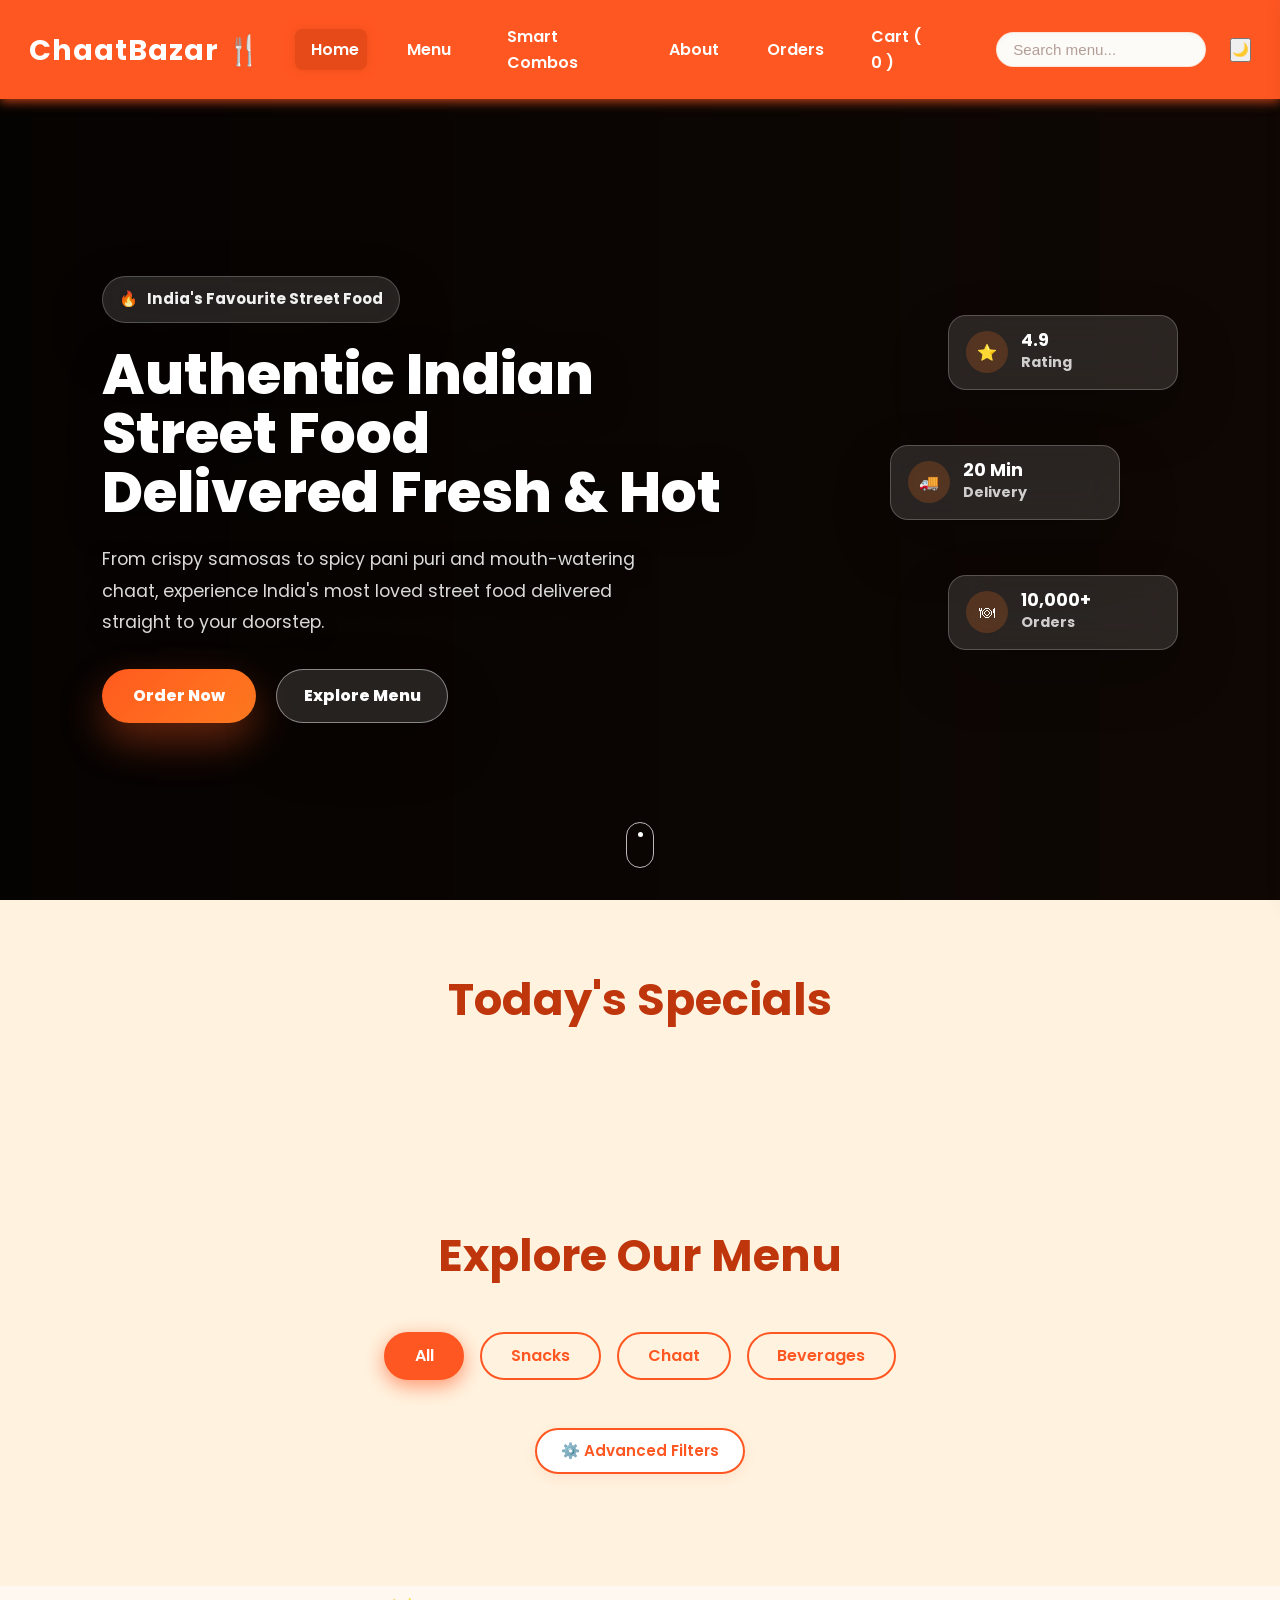
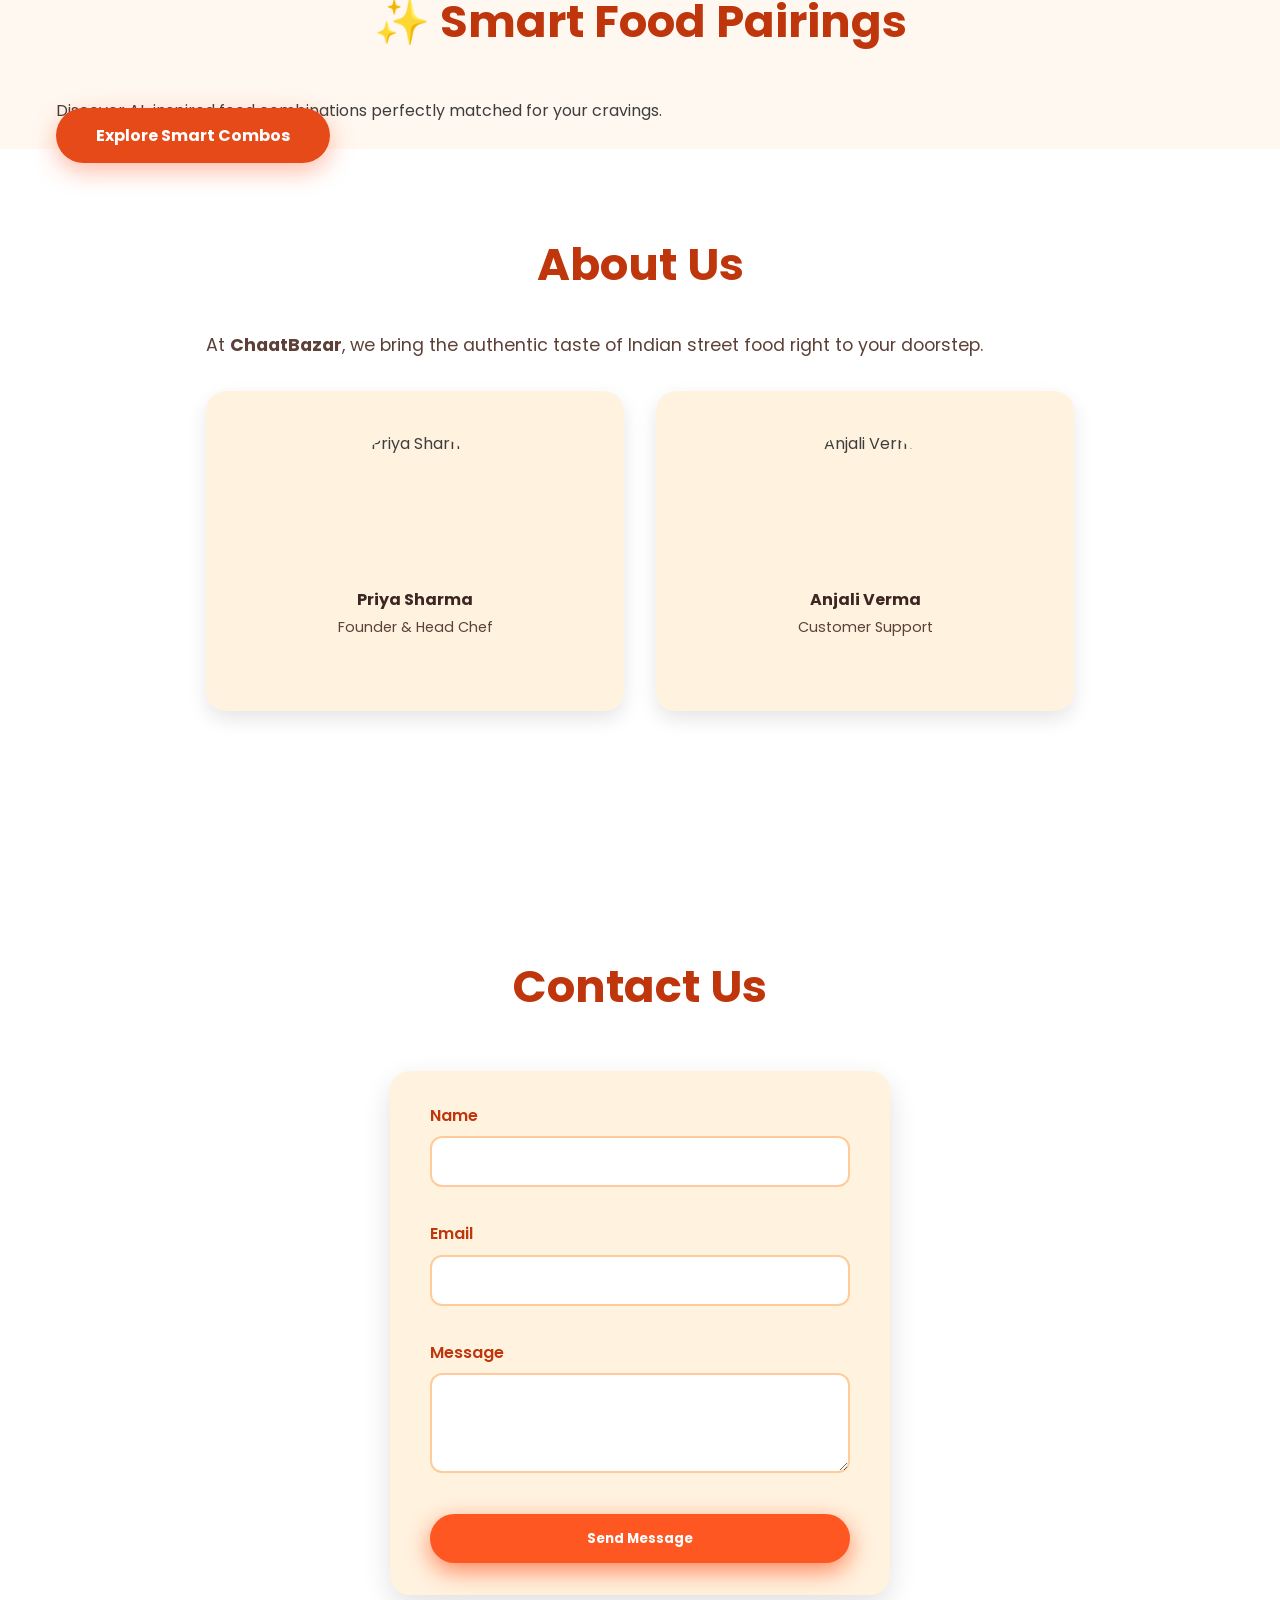
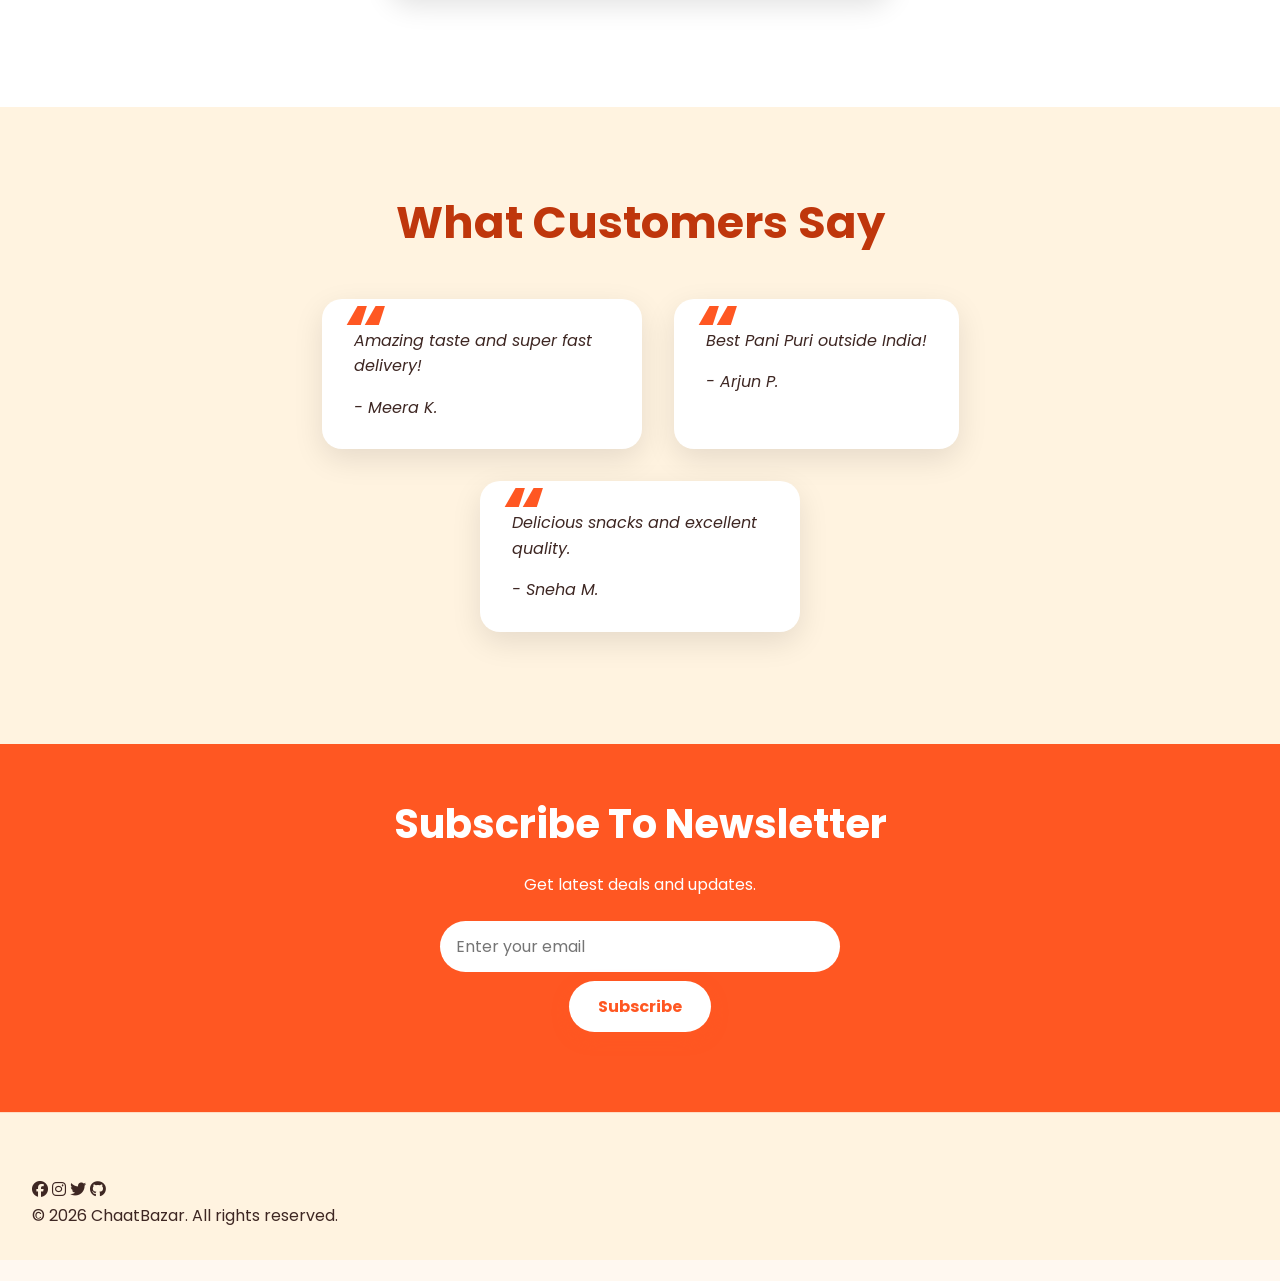
==== commit bebb8561: "perf: implement native lazy loading for images" ====
--- a/index.html
+++ b/index.html
@@ -587,6 +587,8 @@
             <img
               src="https://randomuser.me/api/portraits/women/68.jpg"
               alt="Priya Sharma"
+              loading="lazy"
+              decoding="async"
             />
 
             <h4>
@@ -631,6 +633,8 @@
             <img
               src="https://randomuser.me/api/portraits/women/45.jpg"
               alt="Anjali Verma"
+              loading="lazy"
+              decoding="async"
             />
 
             <h4>
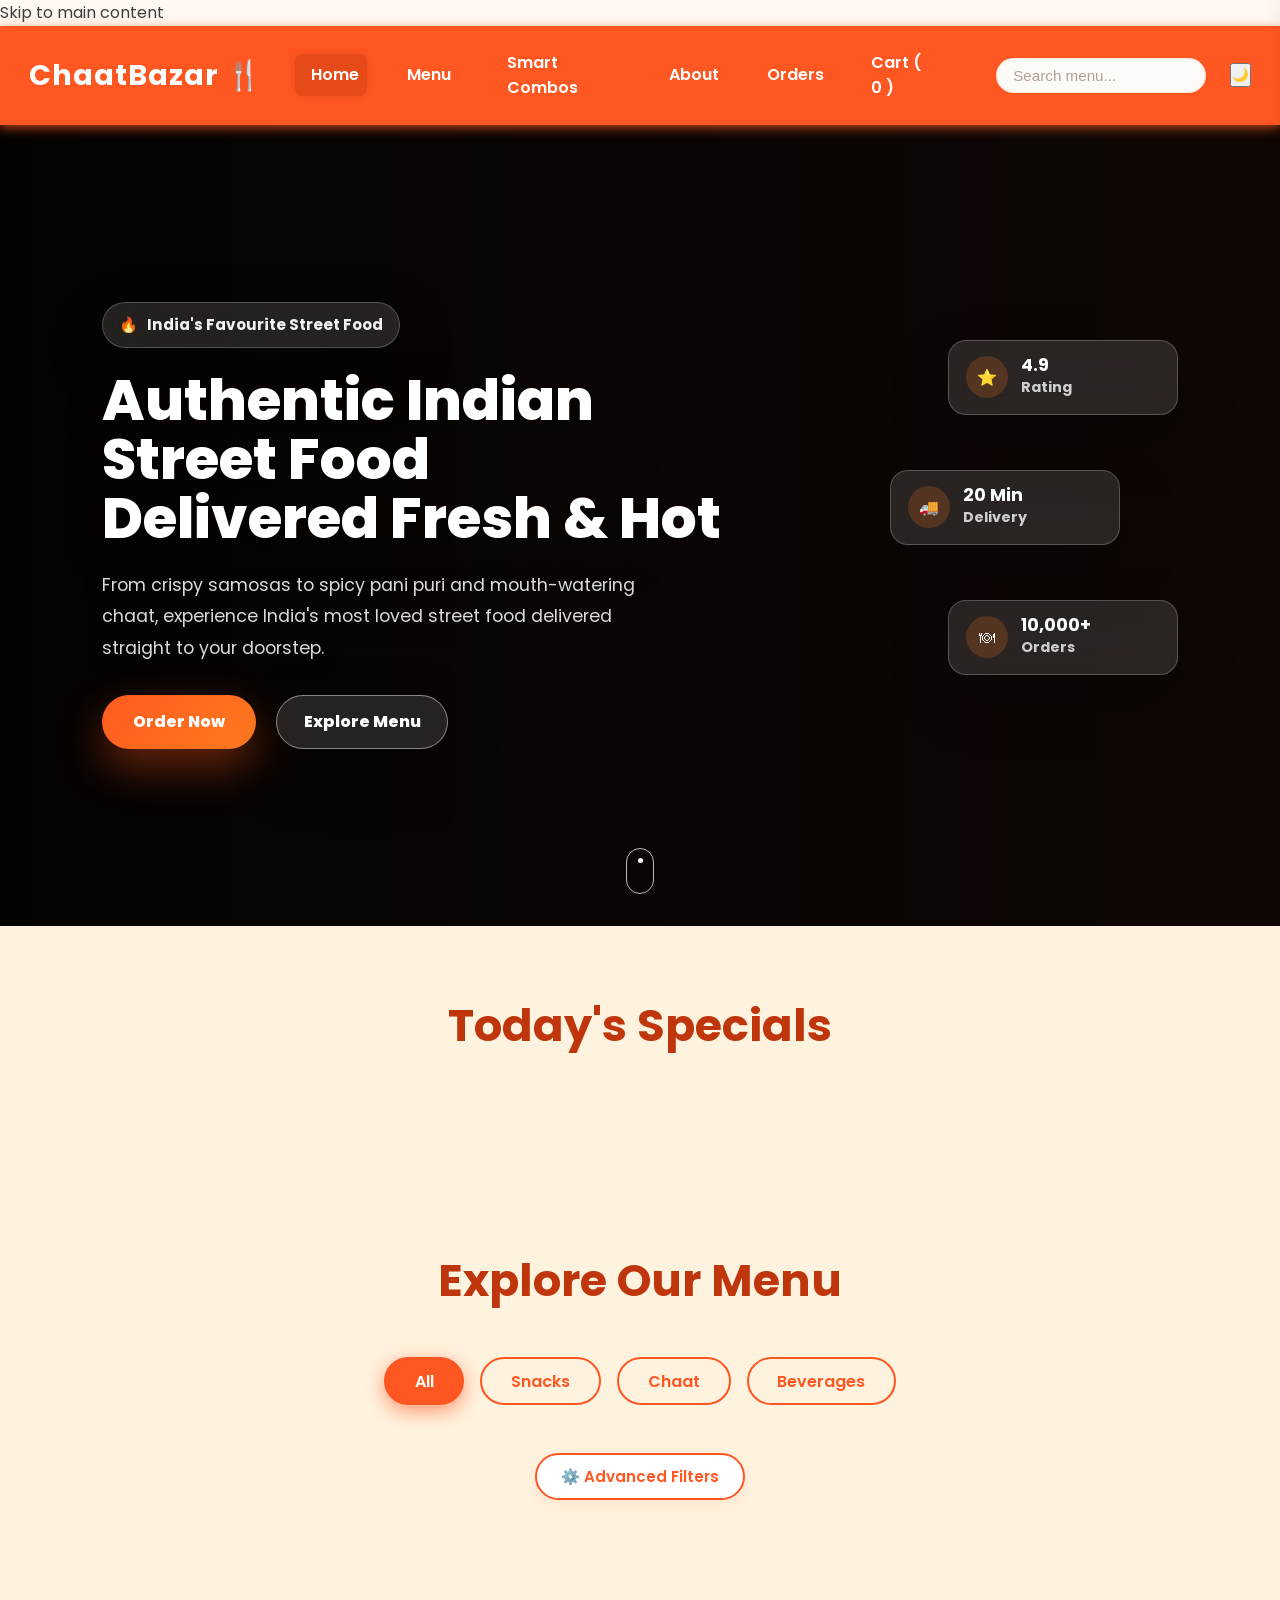
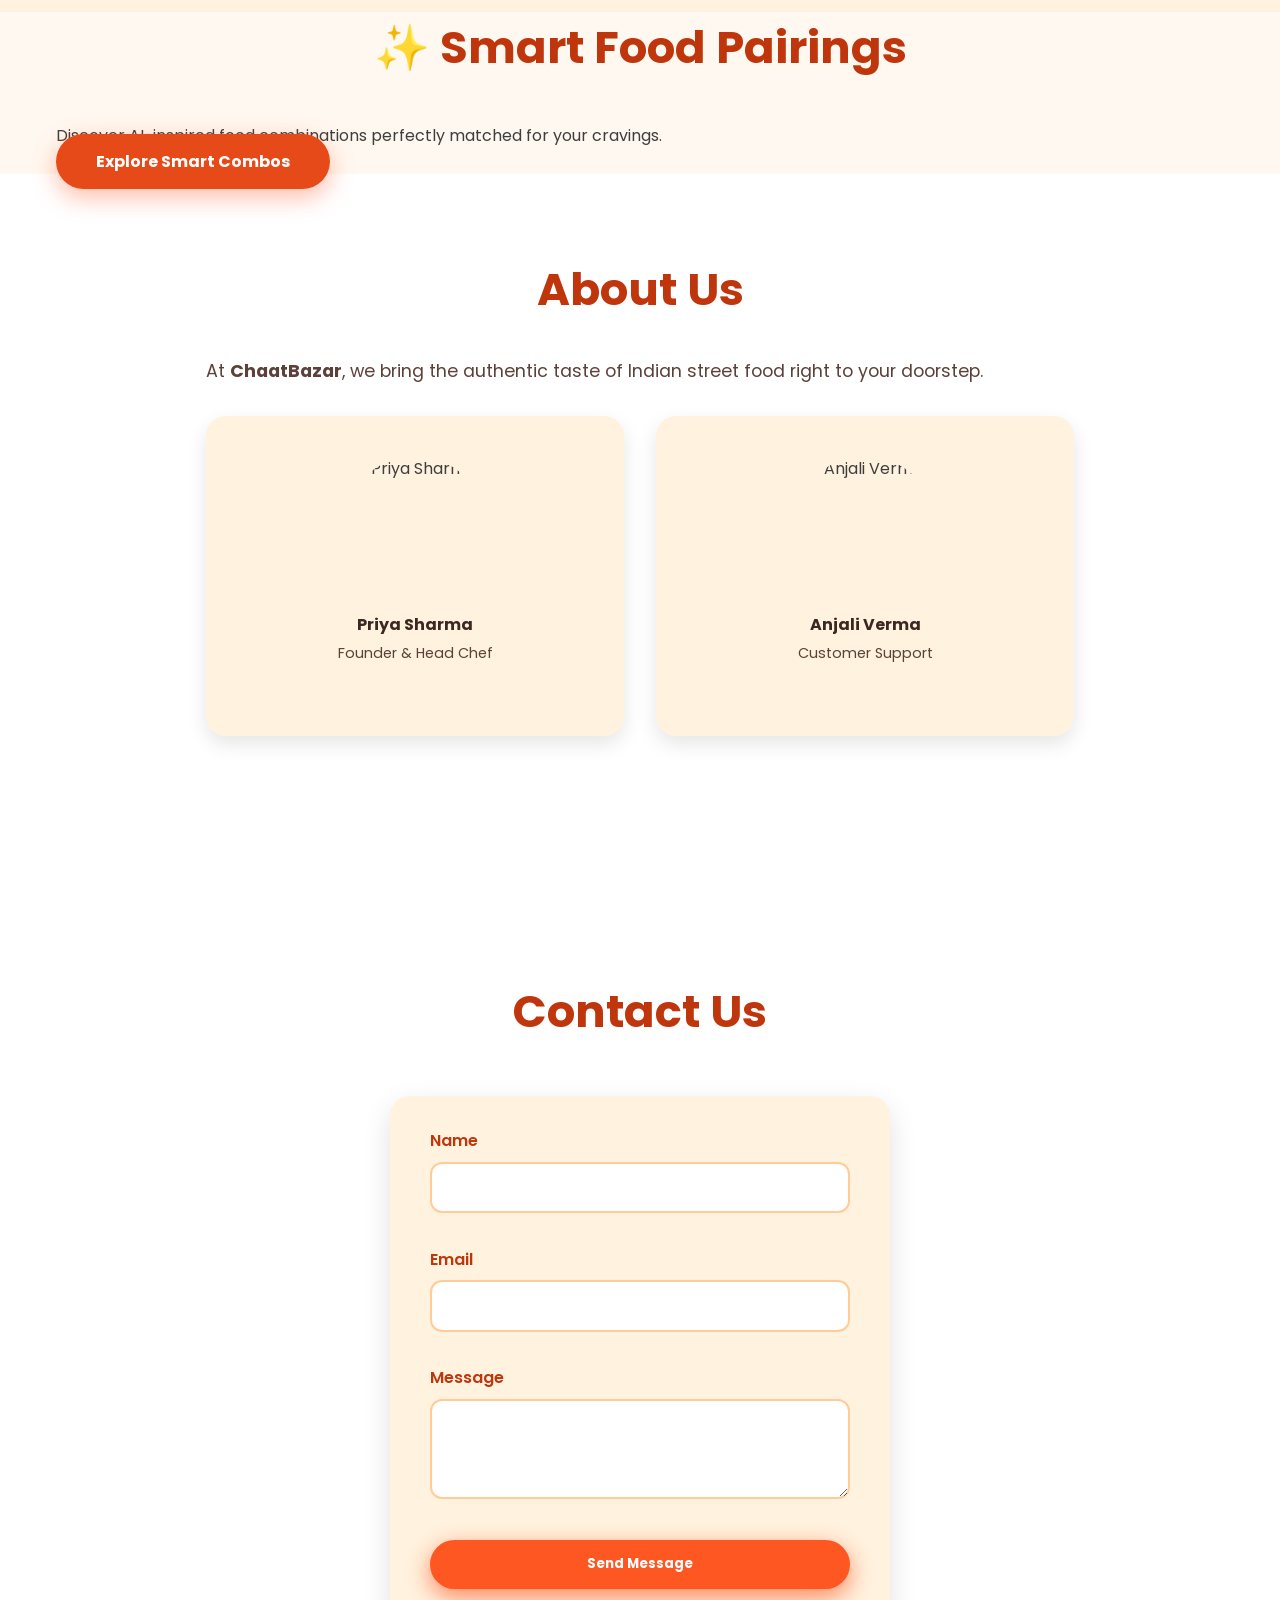
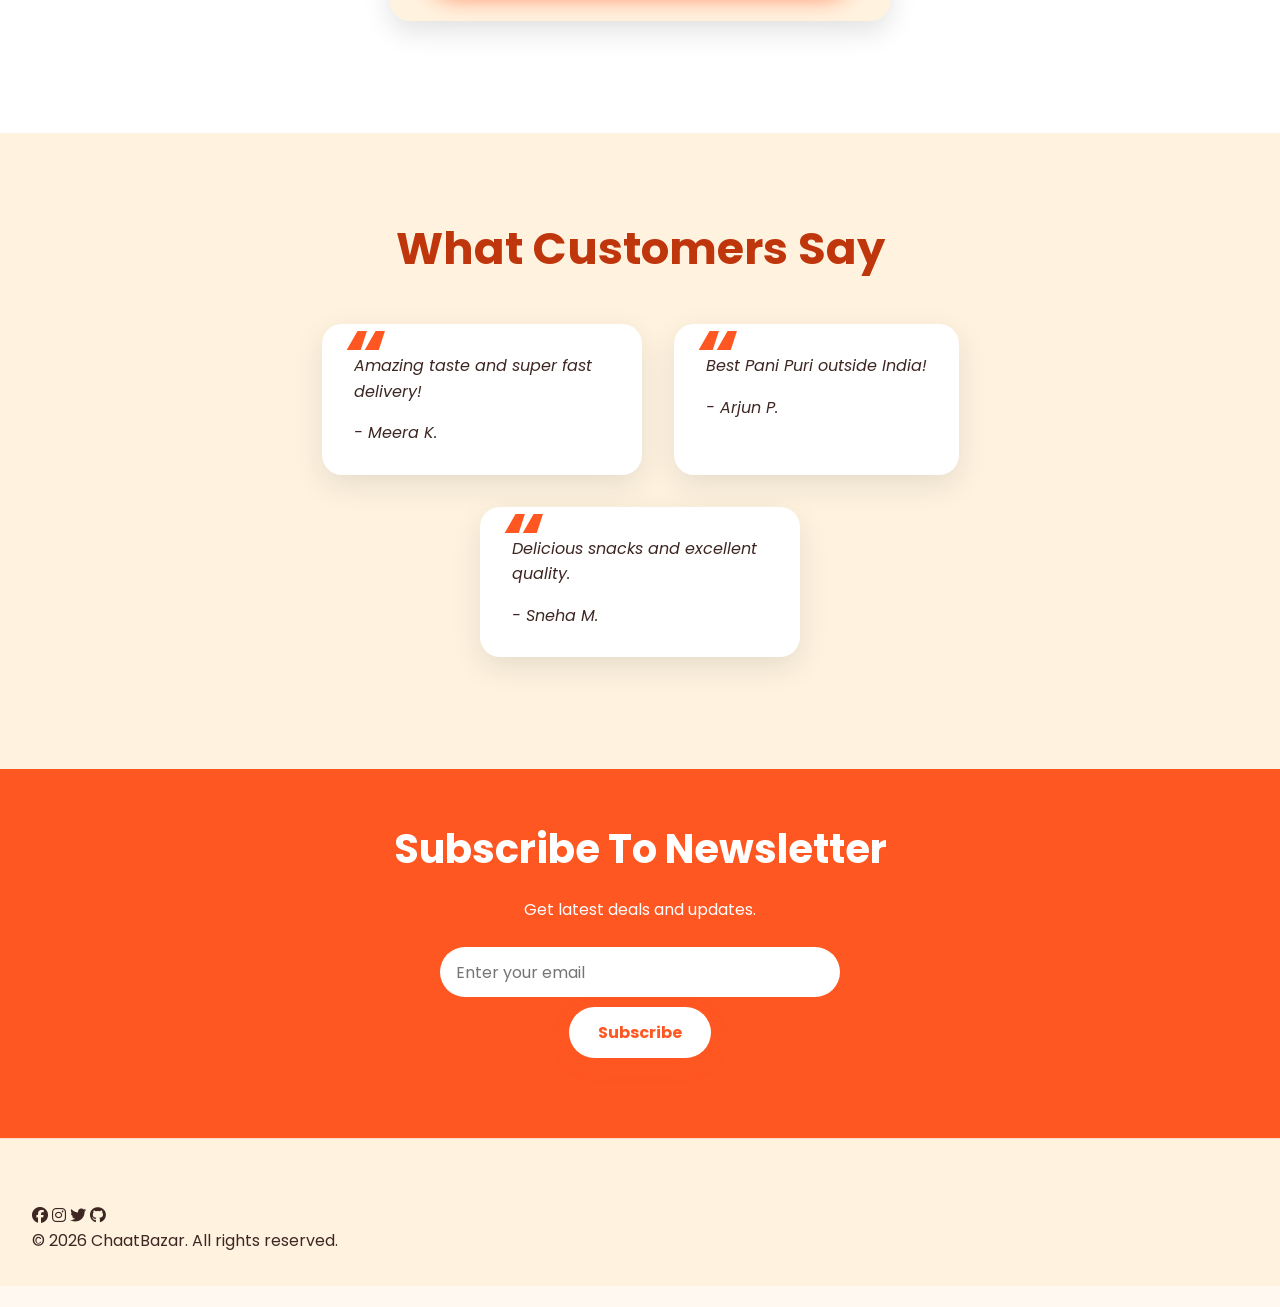
==== commit a36769ca: "accessibility: load accessibility helper globally across all user interface pages" ====
--- a/index.html
+++ b/index.html
@@ -587,8 +587,6 @@
             <img
               src="https://randomuser.me/api/portraits/women/68.jpg"
               alt="Priya Sharma"
-              loading="lazy"
-              decoding="async"
             />
 
             <h4>
@@ -633,8 +631,6 @@
             <img
               src="https://randomuser.me/api/portraits/women/45.jpg"
               alt="Anjali Verma"
-              loading="lazy"
-              decoding="async"
             />
 
             <h4>
@@ -956,6 +952,7 @@
 <script src="js/hero-video.js"></script>
 
 <script src="js/main.js"></script>
+<script src="js/accessibility.js"></script>
 
 </body>
 </html>
--- a/css/style.css
+++ b/css/style.css
@@ -17,13 +17,22 @@
     * {
       margin: 0; padding: 0; box-sizing: border-box;
     }
+    :root {
+      --primary-color: #ff7a00;
+      --secondary-color: #ff9a3c;
+      --bg-color: #fff8f0;
+      --text-color: #3e3e3e;
+      --white: #fff;
+      --shadow: 0 4px 15px rgba(0,0,0,0.05);
+      --transition: all 0.35s ease;
+    }
     html {
       scroll-behavior: smooth;
     }
     body {
       font-family: 'Poppins', sans-serif;
-      background: #fff8f0;
-      color: #3e3e3e;
+      background: var(--bg-color);
+      color: var(--text-color);
       line-height: 1.6;
       font-size: 16px;
       overflow-x: hidden;
@@ -57,8 +66,8 @@
   left: 50%;
   transform: translateX(-50%) translateY(-20px);
 
-  background: linear-gradient(135deg, #ff7a00, #ff9a3c);
-  color: #fff;
+  background: linear-gradient(135deg, var(--primary-color), var(--secondary-color));
+  color: var(--white);
 
   padding: 14px 24px;
   border-radius: 14px;
@@ -3081,443 +3090,443 @@
   background: #e64a19;
   transform: scale(1.05);
 }
-.combo-item-right {
-  display: flex;
-  align-items: center;
-  gap: 10px;
-}
-}
-
-/* ===== Cinematic Video Hero ===== */
-.hero {
-  position: relative;
-  width: 100%;
-  min-height: calc(100vh - var(--header-height, 90px));
-  height: calc(100vh - var(--header-height, 90px));
-  padding: 0 8%;
-  display: flex;
-  align-items: center;
-  justify-content: flex-start;
-  gap: 0;
-  flex-wrap: nowrap;
-  overflow: hidden;
-  margin-bottom: 0;
-  background: #130a06;
-  text-align: left;
-}
-
-.hero-video-stage,
-.hero-bg-video,
-.hero-overlay {
-  position: absolute;
-  inset: 0;
-}
-
-.hero-video-stage {
-  z-index: 1;
-  background: #130a06;
-  overflow: hidden;
-}
-
-.hero-video,
-.hero-bg-video {
-  width: 100%;
-  height: 100%;
-  object-fit: cover;
-  opacity: 0;
-  transform: scale(1.04);
-  transition: opacity 1.25s ease, transform 7s ease;
-  will-change: opacity, transform;
-}
-
-.hero-bg-video.active {
-  opacity: 1;
-  transform: scale(1);
-}
-
-.hero-overlay {
-  z-index: 2;
-  background: linear-gradient(
-    90deg,
-    rgba(0, 0, 0, 0.70) 0%,
-    rgba(0, 0, 0, 0.45) 45%,
-    rgba(0, 0, 0, 0.20) 100%
-  );
-}
-
-.hero-content {
-  position: relative;
-  z-index: 3;
-  flex: 0 0 min(650px, 52vw);
-  max-width: 650px;
-  height: 100%;
-  display: flex;
-  flex-direction: column;
-  justify-content: center;
-  align-items: flex-start;
-  margin: 0;
-  text-align: left;
-  color: #ffffff;
-}
-
-.hero-badge,
-.hero-secondary-btn,
-.hero-stat-card {
-  background: rgba(255, 255, 255, 0.12);
-  border: 1px solid rgba(255, 255, 255, 0.22);
-  backdrop-filter: blur(18px);
-  -webkit-backdrop-filter: blur(18px);
-  box-shadow: 0 24px 60px rgba(0, 0, 0, 0.22);
-}
-
-.hero-badge {
-  display: inline-flex;
-  align-items: center;
-  gap: 0.55rem;
-  width: fit-content;
-  margin-bottom: 1.4rem;
-  padding: 0.62rem 1rem;
-  border-radius: 999px;
-  color: rgba(255, 255, 255, 0.94);
-  font-size: 0.95rem;
-  font-weight: 700;
-  animation: heroFadeUp 0.75s ease both;
-}
-
-.hero-title,
-.hero-content h1 {
-  margin: 0 0 1.35rem;
-  color: #ffffff;
-  font-size: clamp(2.75rem, 4.4vw, 4.75rem);
-  font-weight: 800;
-  line-height: 1.05;
-  text-shadow: 0 8px 34px rgba(0, 0, 0, 0.52);
-  letter-spacing: 0;
-  animation: heroFadeUp 0.85s ease 0.08s both;
-}
-
-.hero-content p {
-  max-width: 550px;
-  margin: 0;
-  color: rgba(255, 255, 255, 0.85);
-  font-size: 1.1rem;
-  font-weight: 500;
-  line-height: 1.8;
-  text-shadow: 0 4px 20px rgba(0, 0, 0, 0.4);
-  animation: heroFadeUp 0.85s ease 0.2s both;
-}
-
-.hero-actions {
-  display: flex;
-  align-items: center;
-  justify-content: flex-start;
-  gap: 20px;
-  flex-wrap: wrap;
-  margin-top: 30px;
-  animation: heroFadeUp 0.85s ease 0.4s both;
-}
-
-.hero-primary-btn,
-.hero-secondary-btn {
-  min-width: 154px;
-  min-height: 54px;
-  display: inline-flex;
-  align-items: center;
-  justify-content: center;
-  border-radius: 999px;
-  padding: 0.95rem 1.65rem;
-  font-size: 1rem;
-  font-weight: 800;
-  line-height: 1;
-  transition: transform 0.25s ease, box-shadow 0.25s ease, border-color 0.25s ease;
-}
-
-.hero-primary-btn {
-  background: linear-gradient(135deg, #ff5a1f 0%, #ff7a1f 100%);
-  color: #ffffff;
-  box-shadow: 0 18px 42px rgba(255, 90, 31, 0.38);
-}
-
-.hero-primary-btn:hover,
-.hero-primary-btn:focus-visible {
-  background: linear-gradient(135deg, #ff7a1f 0%, #ff5a1f 100%);
-  transform: translate3d(0, -3px, 0);
-  box-shadow: 0 24px 52px rgba(255, 90, 31, 0.5);
-}
-
-.hero-secondary-btn {
-  color: #ffffff;
-  border-color: rgba(255, 255, 255, 0.46);
-}
-
-.hero-secondary-btn:hover,
-.hero-secondary-btn:focus-visible {
-  transform: translate3d(0, -3px, 0);
-  border-color: rgba(255, 255, 255, 0.75);
-  box-shadow: 0 24px 50px rgba(0, 0, 0, 0.28);
-}
-
-.hero-stats {
-  position: absolute;
-  z-index: 3;
-  top: 50%;
-  right: 8%;
-  width: 300px;
-  min-width: 0;
-  height: 370px;
-  transform: translateY(-50%);
-  pointer-events: none;
-}
-
-.hero-stat-card {
-  position: absolute;
-  width: 230px;
-  min-width: 0;
-  display: flex;
-  align-items: center;
-  gap: 0.8rem;
-  padding: 0.95rem 1.05rem;
-  border-radius: 18px;
-  color: #ffffff;
-  animation: heroFloat 5.5s ease-in-out infinite;
-  will-change: transform;
-}
-
-.hero-stat-card strong {
-  display: block;
-  color: #ffffff;
-  font-size: 1.1rem;
-  line-height: 1.1;
-}
-
-.hero-stat-card span:last-child {
-  color: rgba(255, 255, 255, 0.78);
-  font-size: 0.9rem;
-  font-weight: 700;
-}
-
-.hero-stat-icon {
-  width: 42px;
-  height: 42px;
-  display: inline-flex;
-  align-items: center;
-  justify-content: center;
-  flex: 0 0 42px;
-  border-radius: 50%;
-  background: rgba(255, 122, 31, 0.2);
-}
-
-.hero-stat-rating {
-  top: 0;
-  right: 0;
-}
-
-.hero-stat-delivery {
-  top: 130px;
-  right: 58px;
-  animation-delay: 0.8s;
-}
-
-.hero-stat-orders {
-  top: 260px;
-  right: 0;
-  animation-delay: 1.6s;
-}
-
-.hero-scroll-indicator {
-  position: absolute;
-  z-index: 3;
-  left: 50%;
-  bottom: 2rem;
-  width: 28px;
-  height: 46px;
-  display: inline-flex;
-  justify-content: center;
-  border: 1.5px solid rgba(255, 255, 255, 0.72);
-  border-radius: 999px;
-  transform: translateX(-50%);
-}
-
-.hero-scroll-indicator span {
-  width: 5px;
-  height: 5px;
-  margin-top: 9px;
-  border-radius: 50%;
-  background: #ffffff;
-  animation: heroScrollDot 1.6s ease-in-out infinite;
-}
-
-body.dark .hero {
-  background: #130a06;
-  color: #ffffff;
-}
-
-body.dark .hero-content h1,
-body.dark .hero-content p {
-  color: #ffffff;
-}
-
-body.dark .hero-content p {
-  color: rgba(255, 255, 255, 0.85);
-}
-
-.specials,
-.menu,
-.specials-section,
-.menu-section {
-  position: relative;
-  z-index: 5;
-}
-
-@keyframes heroFadeUp {
-  from {
-    opacity: 0;
-    transform: translate3d(0, 26px, 0);
-  }
-
-  to {
-    opacity: 1;
-    transform: translate3d(0, 0, 0);
-  }
-}
-
-@keyframes heroFloat {
-  0%,
-  100% {
-    transform: translate3d(0, 0, 0);
-  }
-
-  50% {
-    transform: translate3d(0, -14px, 0);
-  }
-}
-
-@keyframes heroScrollDot {
-  0% {
-    opacity: 0;
-    transform: translateY(0);
-  }
-
-  35% {
-    opacity: 1;
-  }
-
-  100% {
-    opacity: 0;
-    transform: translateY(20px);
-  }
-}
-
-@media (max-width: 1024px) {
-  .hero {
-    padding: 0 6%;
-  }
-
-  .hero-stats {
-    right: 4%;
-    opacity: 0.92;
-  }
-}
-
-@media (max-width: 768px) {
-  .hero {
-    min-height: calc(100vh - var(--header-height, 90px));
-    height: auto;
-    padding: 3.5rem 1.25rem 4.5rem;
-    align-items: center;
-    justify-content: center;
-    text-align: center;
-    flex-direction: column;
-  }
-
-  .hero-overlay {
-    background: linear-gradient(
-      180deg,
-      rgba(0, 0, 0, 0.62) 0%,
-      rgba(0, 0, 0, 0.46) 48%,
-      rgba(0, 0, 0, 0.66) 100%
-    );
-  }
-
-  .hero-content {
-    max-width: 100%;
-    height: auto;
-    margin: 0 auto;
-  }
-
-  .hero-badge,
-  .hero-actions {
-    margin-left: auto;
-    margin-right: auto;
-  }
-
-  .hero-title,
-  .hero-content h1 {
-    font-size: clamp(2.45rem, 11vw, 3.65rem);
-    line-height: 1.05;
-  }
-
-  .hero-content p {
-    margin-left: auto;
-    margin-right: auto;
-    font-size: 1.02rem;
-    line-height: 1.7;
-  }
-
-  .hero-actions {
-    flex-direction: column;
-    width: min(100%, 360px);
-  }
-
-  .hero-primary-btn,
-  .hero-secondary-btn {
-    width: 100%;
-  }
-
-  .hero-stats {
-    position: relative;
-    top: auto;
-    right: auto;
-    width: min(100%, 360px);
-    min-width: 0;
-    margin: 2.2rem auto 0;
-    transform: none;
-    display: grid;
-    gap: 0.7rem;
-  }
-
-  .hero-stat-card {
-    position: static;
-    min-width: 0;
-    width: 100%;
-    justify-content: flex-start;
-    border-radius: 16px;
-    animation-duration: 4.8s;
-  }
-}
-
-@media (max-width: 480px) {
-  .hero {
-    padding-left: 1rem;
-    padding-right: 1rem;
-  }
-
-  .hero-badge {
-    font-size: 0.82rem;
-    padding: 0.55rem 0.82rem;
-  }
-}
-
-@media (prefers-reduced-motion: reduce) {
-  .hero-bg-video,
-  .hero-badge,
-  .hero-content h1,
-  .hero-content p,
-  .hero-actions,
-  .hero-stat-card,
-  .hero-scroll-indicator span {
-    animation: none !important;
-    transition: none !important;
-  }
-}
-
+.combo-item-right {
+  display: flex;
+  align-items: center;
+  gap: 10px;
+}
+}
+
+/* ===== Cinematic Video Hero ===== */
+.hero {
+  position: relative;
+  width: 100%;
+  min-height: calc(100vh - var(--header-height, 90px));
+  height: calc(100vh - var(--header-height, 90px));
+  padding: 0 8%;
+  display: flex;
+  align-items: center;
+  justify-content: flex-start;
+  gap: 0;
+  flex-wrap: nowrap;
+  overflow: hidden;
+  margin-bottom: 0;
+  background: #130a06;
+  text-align: left;
+}
+
+.hero-video-stage,
+.hero-bg-video,
+.hero-overlay {
+  position: absolute;
+  inset: 0;
+}
+
+.hero-video-stage {
+  z-index: 1;
+  background: #130a06;
+  overflow: hidden;
+}
+
+.hero-video,
+.hero-bg-video {
+  width: 100%;
+  height: 100%;
+  object-fit: cover;
+  opacity: 0;
+  transform: scale(1.04);
+  transition: opacity 1.25s ease, transform 7s ease;
+  will-change: opacity, transform;
+}
+
+.hero-bg-video.active {
+  opacity: 1;
+  transform: scale(1);
+}
+
+.hero-overlay {
+  z-index: 2;
+  background: linear-gradient(
+    90deg,
+    rgba(0, 0, 0, 0.70) 0%,
+    rgba(0, 0, 0, 0.45) 45%,
+    rgba(0, 0, 0, 0.20) 100%
+  );
+}
+
+.hero-content {
+  position: relative;
+  z-index: 3;
+  flex: 0 0 min(650px, 52vw);
+  max-width: 650px;
+  height: 100%;
+  display: flex;
+  flex-direction: column;
+  justify-content: center;
+  align-items: flex-start;
+  margin: 0;
+  text-align: left;
+  color: #ffffff;
+}
+
+.hero-badge,
+.hero-secondary-btn,
+.hero-stat-card {
+  background: rgba(255, 255, 255, 0.12);
+  border: 1px solid rgba(255, 255, 255, 0.22);
+  backdrop-filter: blur(18px);
+  -webkit-backdrop-filter: blur(18px);
+  box-shadow: 0 24px 60px rgba(0, 0, 0, 0.22);
+}
+
+.hero-badge {
+  display: inline-flex;
+  align-items: center;
+  gap: 0.55rem;
+  width: fit-content;
+  margin-bottom: 1.4rem;
+  padding: 0.62rem 1rem;
+  border-radius: 999px;
+  color: rgba(255, 255, 255, 0.94);
+  font-size: 0.95rem;
+  font-weight: 700;
+  animation: heroFadeUp 0.75s ease both;
+}
+
+.hero-title,
+.hero-content h1 {
+  margin: 0 0 1.35rem;
+  color: #ffffff;
+  font-size: clamp(2.75rem, 4.4vw, 4.75rem);
+  font-weight: 800;
+  line-height: 1.05;
+  text-shadow: 0 8px 34px rgba(0, 0, 0, 0.52);
+  letter-spacing: 0;
+  animation: heroFadeUp 0.85s ease 0.08s both;
+}
+
+.hero-content p {
+  max-width: 550px;
+  margin: 0;
+  color: rgba(255, 255, 255, 0.85);
+  font-size: 1.1rem;
+  font-weight: 500;
+  line-height: 1.8;
+  text-shadow: 0 4px 20px rgba(0, 0, 0, 0.4);
+  animation: heroFadeUp 0.85s ease 0.2s both;
+}
+
+.hero-actions {
+  display: flex;
+  align-items: center;
+  justify-content: flex-start;
+  gap: 20px;
+  flex-wrap: wrap;
+  margin-top: 30px;
+  animation: heroFadeUp 0.85s ease 0.4s both;
+}
+
+.hero-primary-btn,
+.hero-secondary-btn {
+  min-width: 154px;
+  min-height: 54px;
+  display: inline-flex;
+  align-items: center;
+  justify-content: center;
+  border-radius: 999px;
+  padding: 0.95rem 1.65rem;
+  font-size: 1rem;
+  font-weight: 800;
+  line-height: 1;
+  transition: transform 0.25s ease, box-shadow 0.25s ease, border-color 0.25s ease;
+}
+
+.hero-primary-btn {
+  background: linear-gradient(135deg, #ff5a1f 0%, #ff7a1f 100%);
+  color: #ffffff;
+  box-shadow: 0 18px 42px rgba(255, 90, 31, 0.38);
+}
+
+.hero-primary-btn:hover,
+.hero-primary-btn:focus-visible {
+  background: linear-gradient(135deg, #ff7a1f 0%, #ff5a1f 100%);
+  transform: translate3d(0, -3px, 0);
+  box-shadow: 0 24px 52px rgba(255, 90, 31, 0.5);
+}
+
+.hero-secondary-btn {
+  color: #ffffff;
+  border-color: rgba(255, 255, 255, 0.46);
+}
+
+.hero-secondary-btn:hover,
+.hero-secondary-btn:focus-visible {
+  transform: translate3d(0, -3px, 0);
+  border-color: rgba(255, 255, 255, 0.75);
+  box-shadow: 0 24px 50px rgba(0, 0, 0, 0.28);
+}
+
+.hero-stats {
+  position: absolute;
+  z-index: 3;
+  top: 50%;
+  right: 8%;
+  width: 300px;
+  min-width: 0;
+  height: 370px;
+  transform: translateY(-50%);
+  pointer-events: none;
+}
+
+.hero-stat-card {
+  position: absolute;
+  width: 230px;
+  min-width: 0;
+  display: flex;
+  align-items: center;
+  gap: 0.8rem;
+  padding: 0.95rem 1.05rem;
+  border-radius: 18px;
+  color: #ffffff;
+  animation: heroFloat 5.5s ease-in-out infinite;
+  will-change: transform;
+}
+
+.hero-stat-card strong {
+  display: block;
+  color: #ffffff;
+  font-size: 1.1rem;
+  line-height: 1.1;
+}
+
+.hero-stat-card span:last-child {
+  color: rgba(255, 255, 255, 0.78);
+  font-size: 0.9rem;
+  font-weight: 700;
+}
+
+.hero-stat-icon {
+  width: 42px;
+  height: 42px;
+  display: inline-flex;
+  align-items: center;
+  justify-content: center;
+  flex: 0 0 42px;
+  border-radius: 50%;
+  background: rgba(255, 122, 31, 0.2);
+}
+
+.hero-stat-rating {
+  top: 0;
+  right: 0;
+}
+
+.hero-stat-delivery {
+  top: 130px;
+  right: 58px;
+  animation-delay: 0.8s;
+}
+
+.hero-stat-orders {
+  top: 260px;
+  right: 0;
+  animation-delay: 1.6s;
+}
+
+.hero-scroll-indicator {
+  position: absolute;
+  z-index: 3;
+  left: 50%;
+  bottom: 2rem;
+  width: 28px;
+  height: 46px;
+  display: inline-flex;
+  justify-content: center;
+  border: 1.5px solid rgba(255, 255, 255, 0.72);
+  border-radius: 999px;
+  transform: translateX(-50%);
+}
+
+.hero-scroll-indicator span {
+  width: 5px;
+  height: 5px;
+  margin-top: 9px;
+  border-radius: 50%;
+  background: #ffffff;
+  animation: heroScrollDot 1.6s ease-in-out infinite;
+}
+
+body.dark .hero {
+  background: #130a06;
+  color: #ffffff;
+}
+
+body.dark .hero-content h1,
+body.dark .hero-content p {
+  color: #ffffff;
+}
+
+body.dark .hero-content p {
+  color: rgba(255, 255, 255, 0.85);
+}
+
+.specials,
+.menu,
+.specials-section,
+.menu-section {
+  position: relative;
+  z-index: 5;
+}
+
+@keyframes heroFadeUp {
+  from {
+    opacity: 0;
+    transform: translate3d(0, 26px, 0);
+  }
+
+  to {
+    opacity: 1;
+    transform: translate3d(0, 0, 0);
+  }
+}
+
+@keyframes heroFloat {
+  0%,
+  100% {
+    transform: translate3d(0, 0, 0);
+  }
+
+  50% {
+    transform: translate3d(0, -14px, 0);
+  }
+}
+
+@keyframes heroScrollDot {
+  0% {
+    opacity: 0;
+    transform: translateY(0);
+  }
+
+  35% {
+    opacity: 1;
+  }
+
+  100% {
+    opacity: 0;
+    transform: translateY(20px);
+  }
+}
+
+@media (max-width: 1024px) {
+  .hero {
+    padding: 0 6%;
+  }
+
+  .hero-stats {
+    right: 4%;
+    opacity: 0.92;
+  }
+}
+
+@media (max-width: 768px) {
+  .hero {
+    min-height: calc(100vh - var(--header-height, 90px));
+    height: auto;
+    padding: 3.5rem 1.25rem 4.5rem;
+    align-items: center;
+    justify-content: center;
+    text-align: center;
+    flex-direction: column;
+  }
+
+  .hero-overlay {
+    background: linear-gradient(
+      180deg,
+      rgba(0, 0, 0, 0.62) 0%,
+      rgba(0, 0, 0, 0.46) 48%,
+      rgba(0, 0, 0, 0.66) 100%
+    );
+  }
+
+  .hero-content {
+    max-width: 100%;
+    height: auto;
+    margin: 0 auto;
+  }
+
+  .hero-badge,
+  .hero-actions {
+    margin-left: auto;
+    margin-right: auto;
+  }
+
+  .hero-title,
+  .hero-content h1 {
+    font-size: clamp(2.45rem, 11vw, 3.65rem);
+    line-height: 1.05;
+  }
+
+  .hero-content p {
+    margin-left: auto;
+    margin-right: auto;
+    font-size: 1.02rem;
+    line-height: 1.7;
+  }
+
+  .hero-actions {
+    flex-direction: column;
+    width: min(100%, 360px);
+  }
+
+  .hero-primary-btn,
+  .hero-secondary-btn {
+    width: 100%;
+  }
+
+  .hero-stats {
+    position: relative;
+    top: auto;
+    right: auto;
+    width: min(100%, 360px);
+    min-width: 0;
+    margin: 2.2rem auto 0;
+    transform: none;
+    display: grid;
+    gap: 0.7rem;
+  }
+
+  .hero-stat-card {
+    position: static;
+    min-width: 0;
+    width: 100%;
+    justify-content: flex-start;
+    border-radius: 16px;
+    animation-duration: 4.8s;
+  }
+}
+
+@media (max-width: 480px) {
+  .hero {
+    padding-left: 1rem;
+    padding-right: 1rem;
+  }
+
+  .hero-badge {
+    font-size: 0.82rem;
+    padding: 0.55rem 0.82rem;
+  }
+}
+
+@media (prefers-reduced-motion: reduce) {
+  .hero-bg-video,
+  .hero-badge,
+  .hero-content h1,
+  .hero-content p,
+  .hero-actions,
+  .hero-stat-card,
+  .hero-scroll-indicator span {
+    animation: none !important;
+    transition: none !important;
+  }
+}
+
